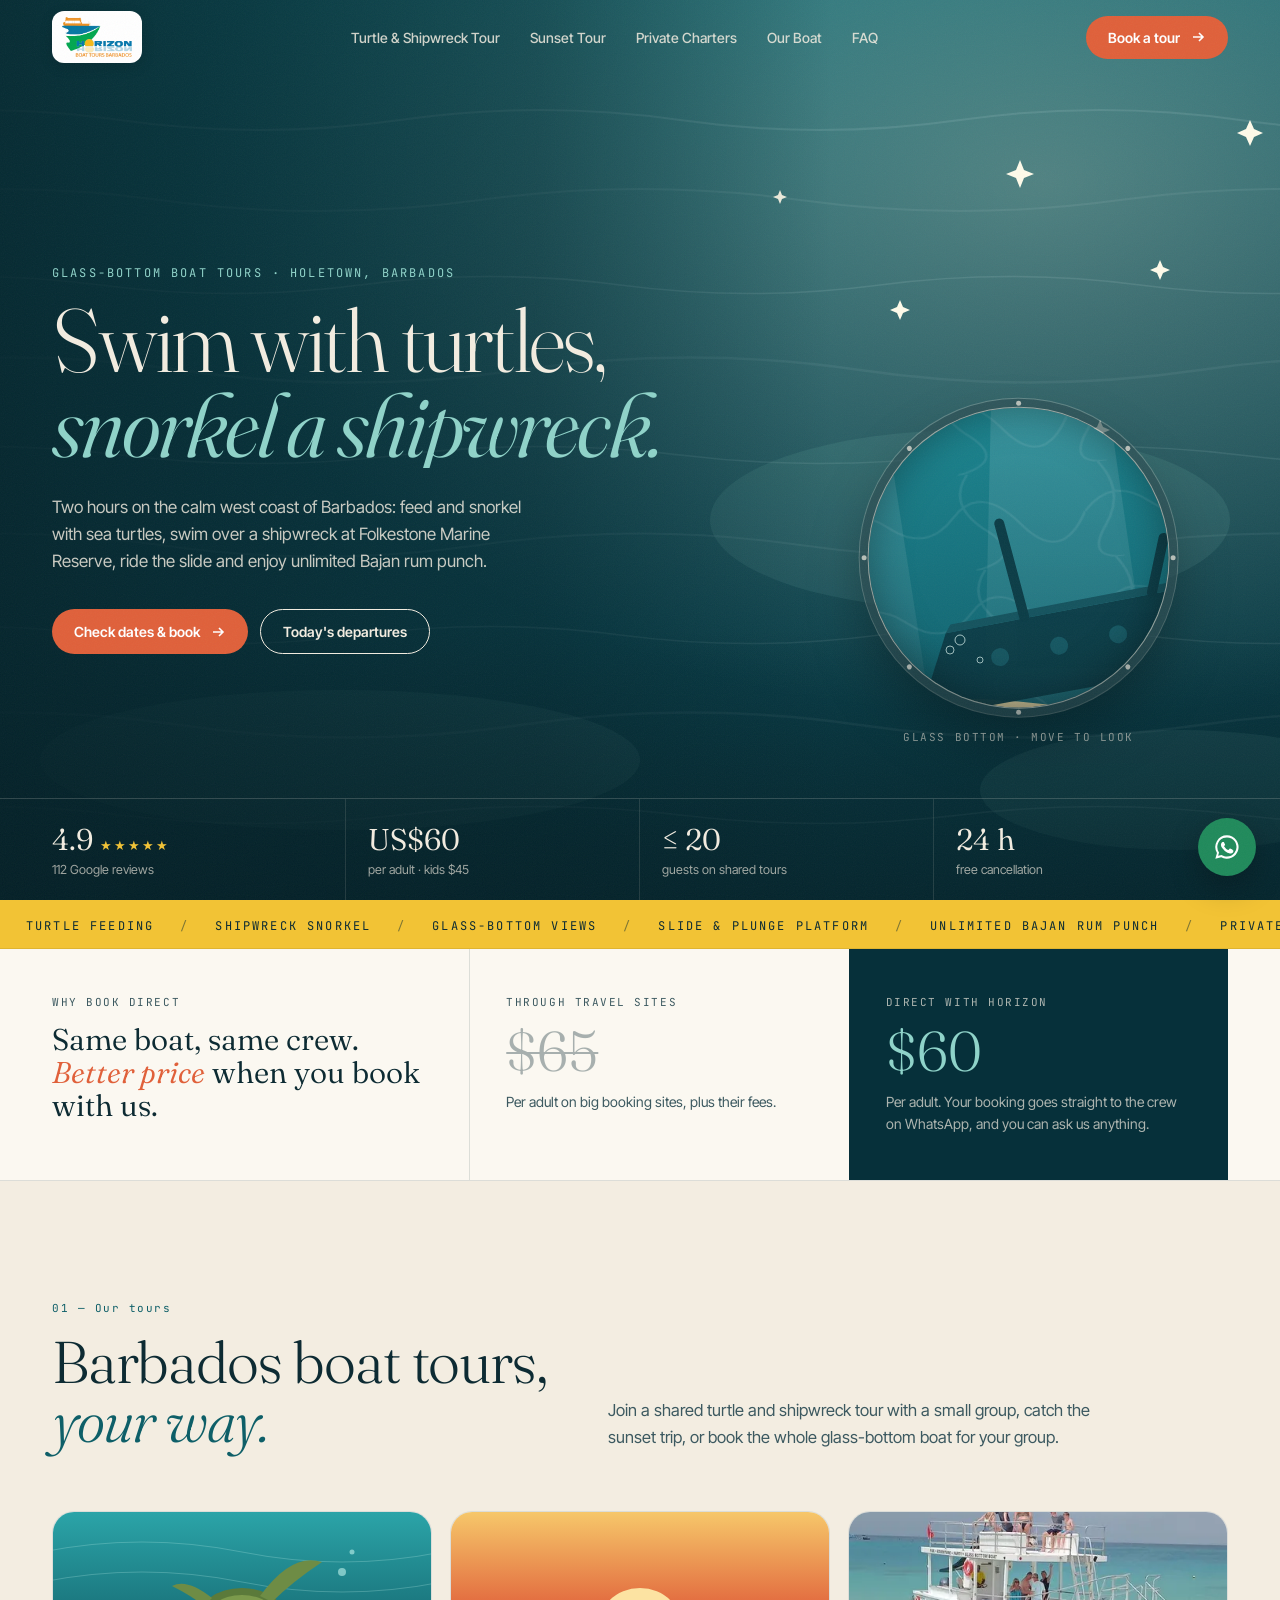
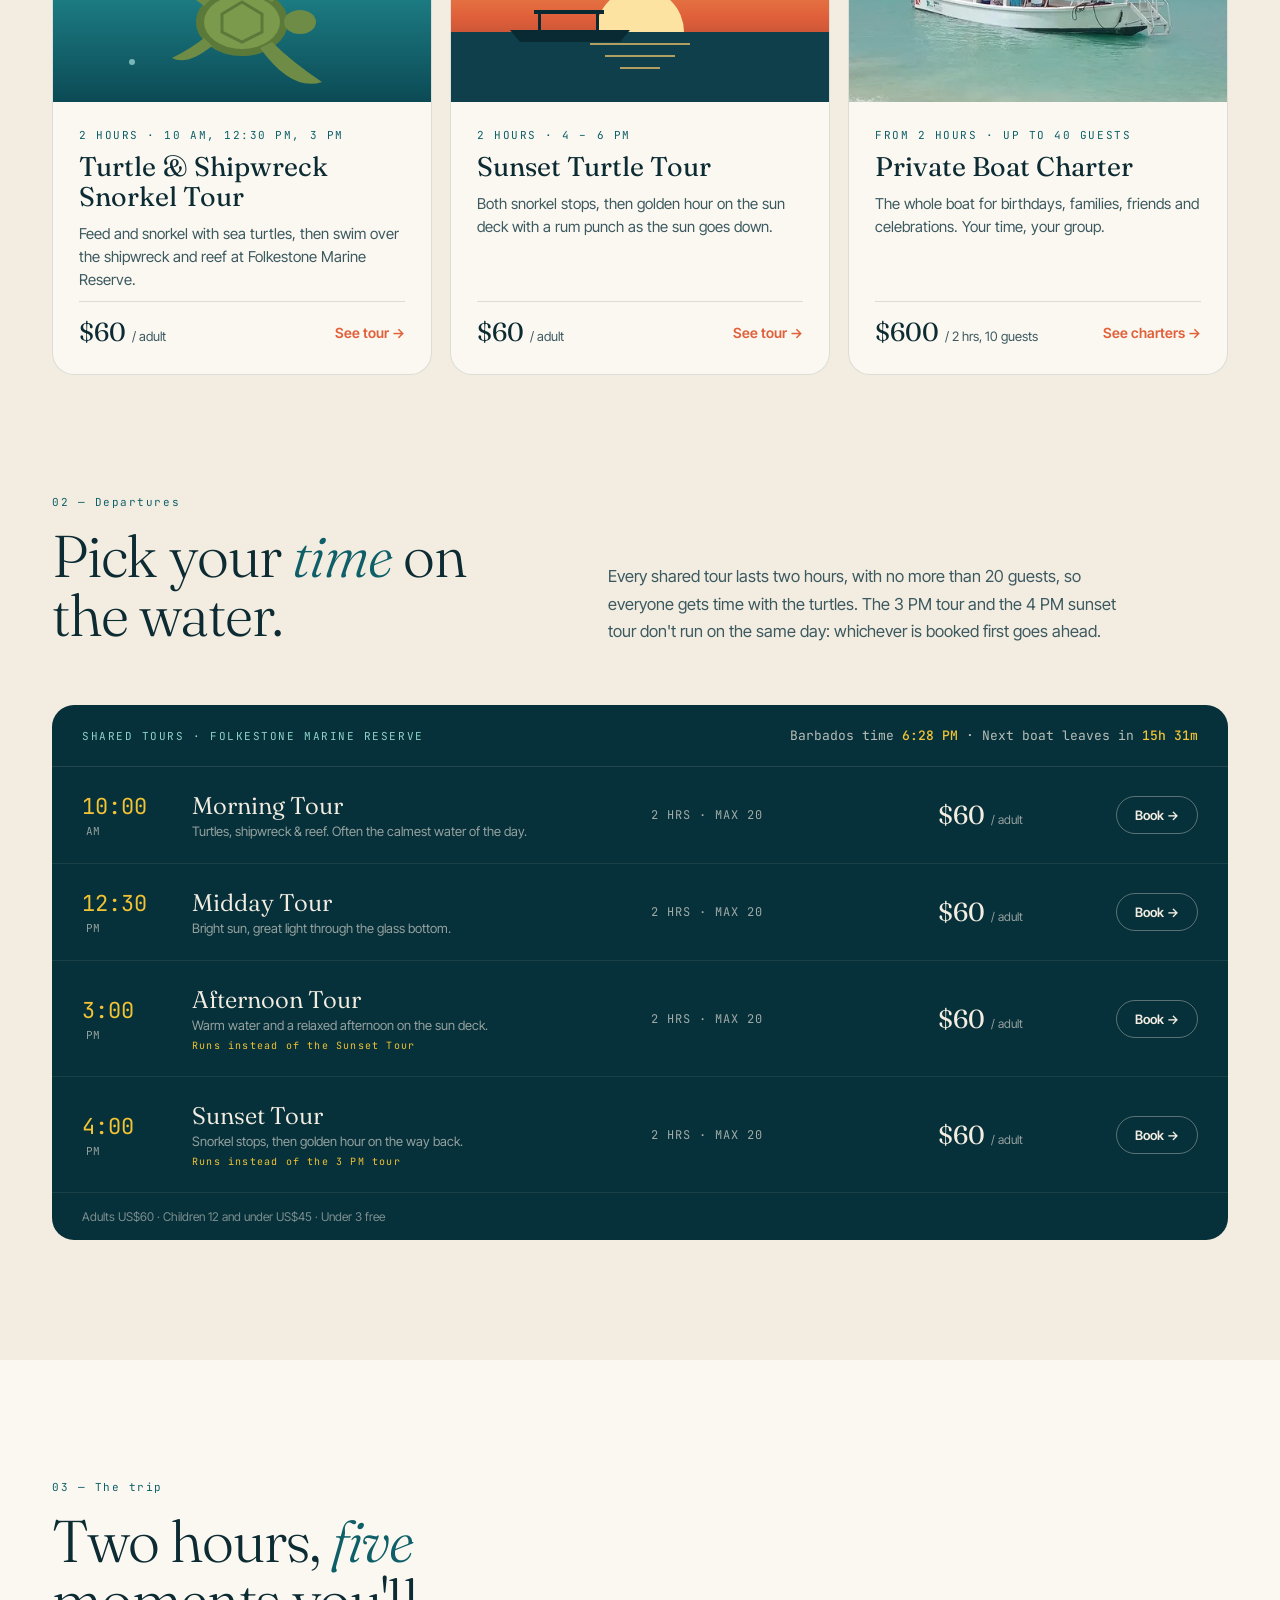
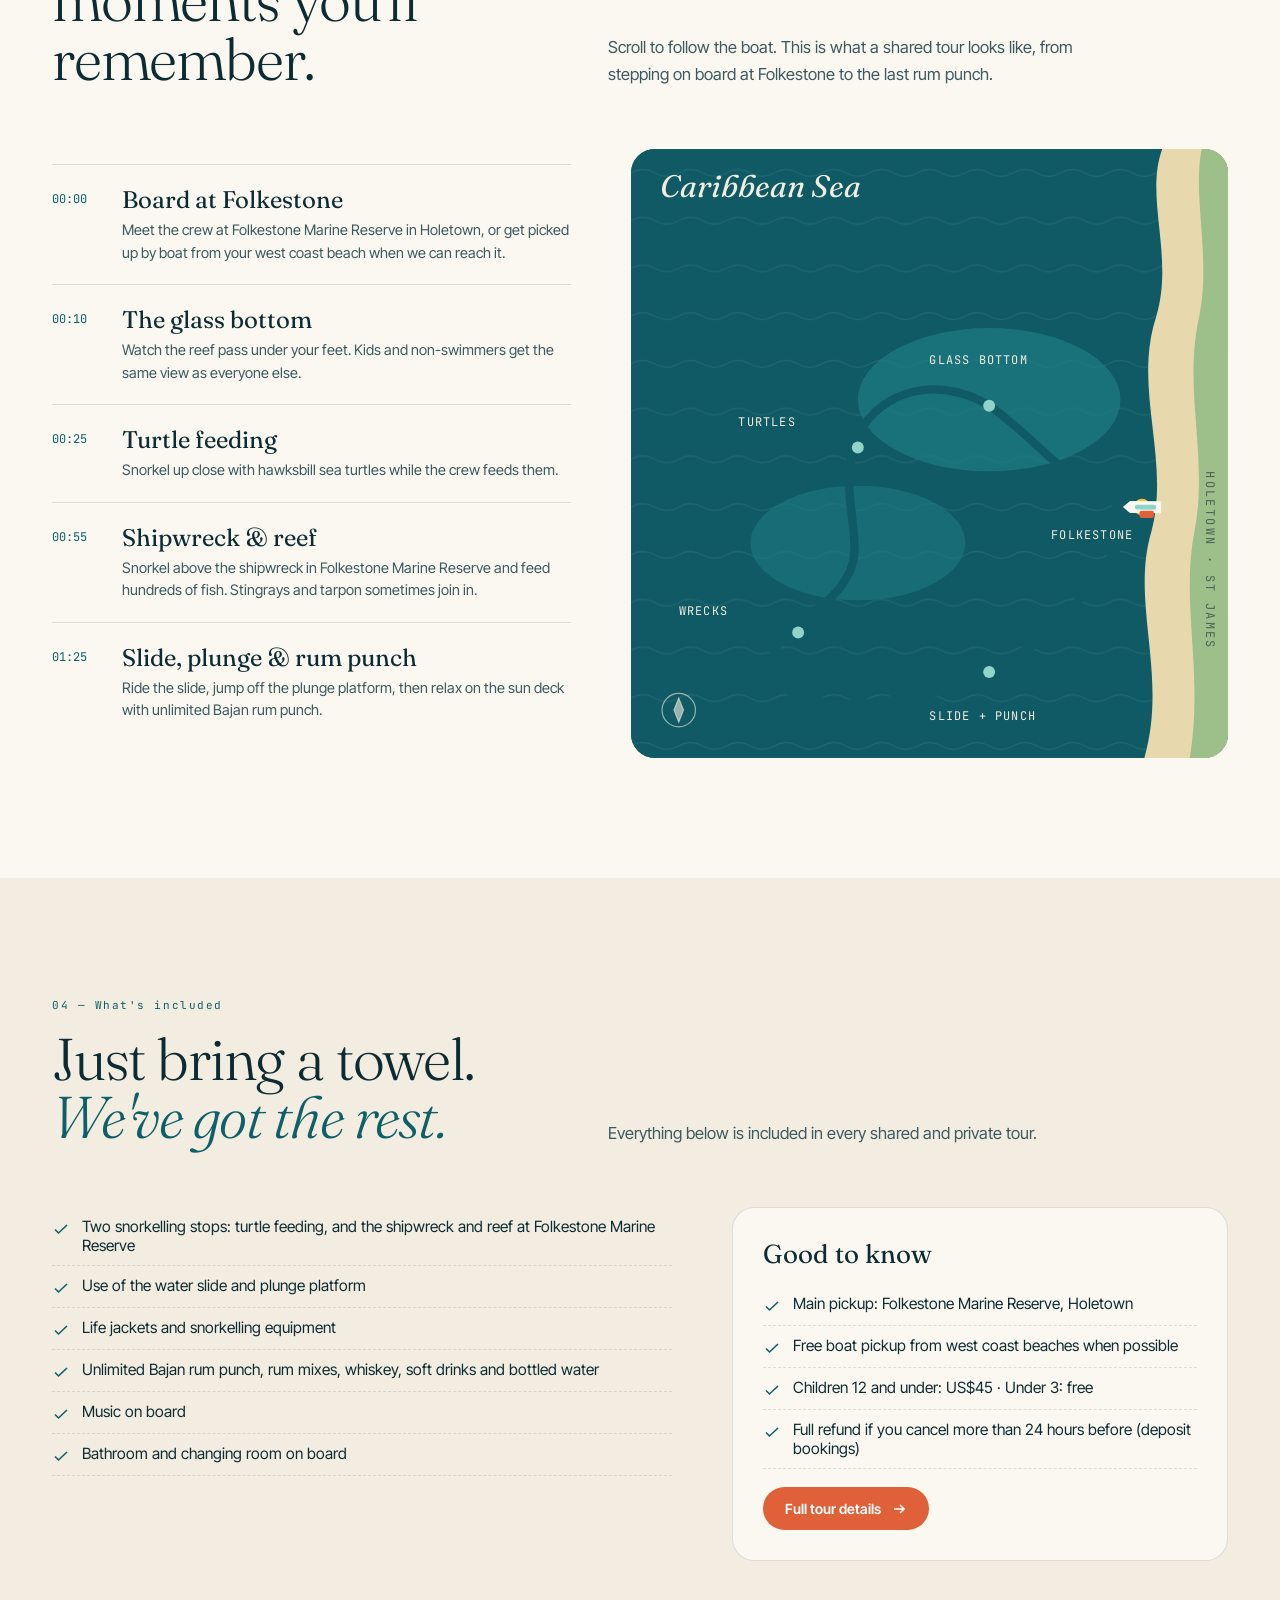
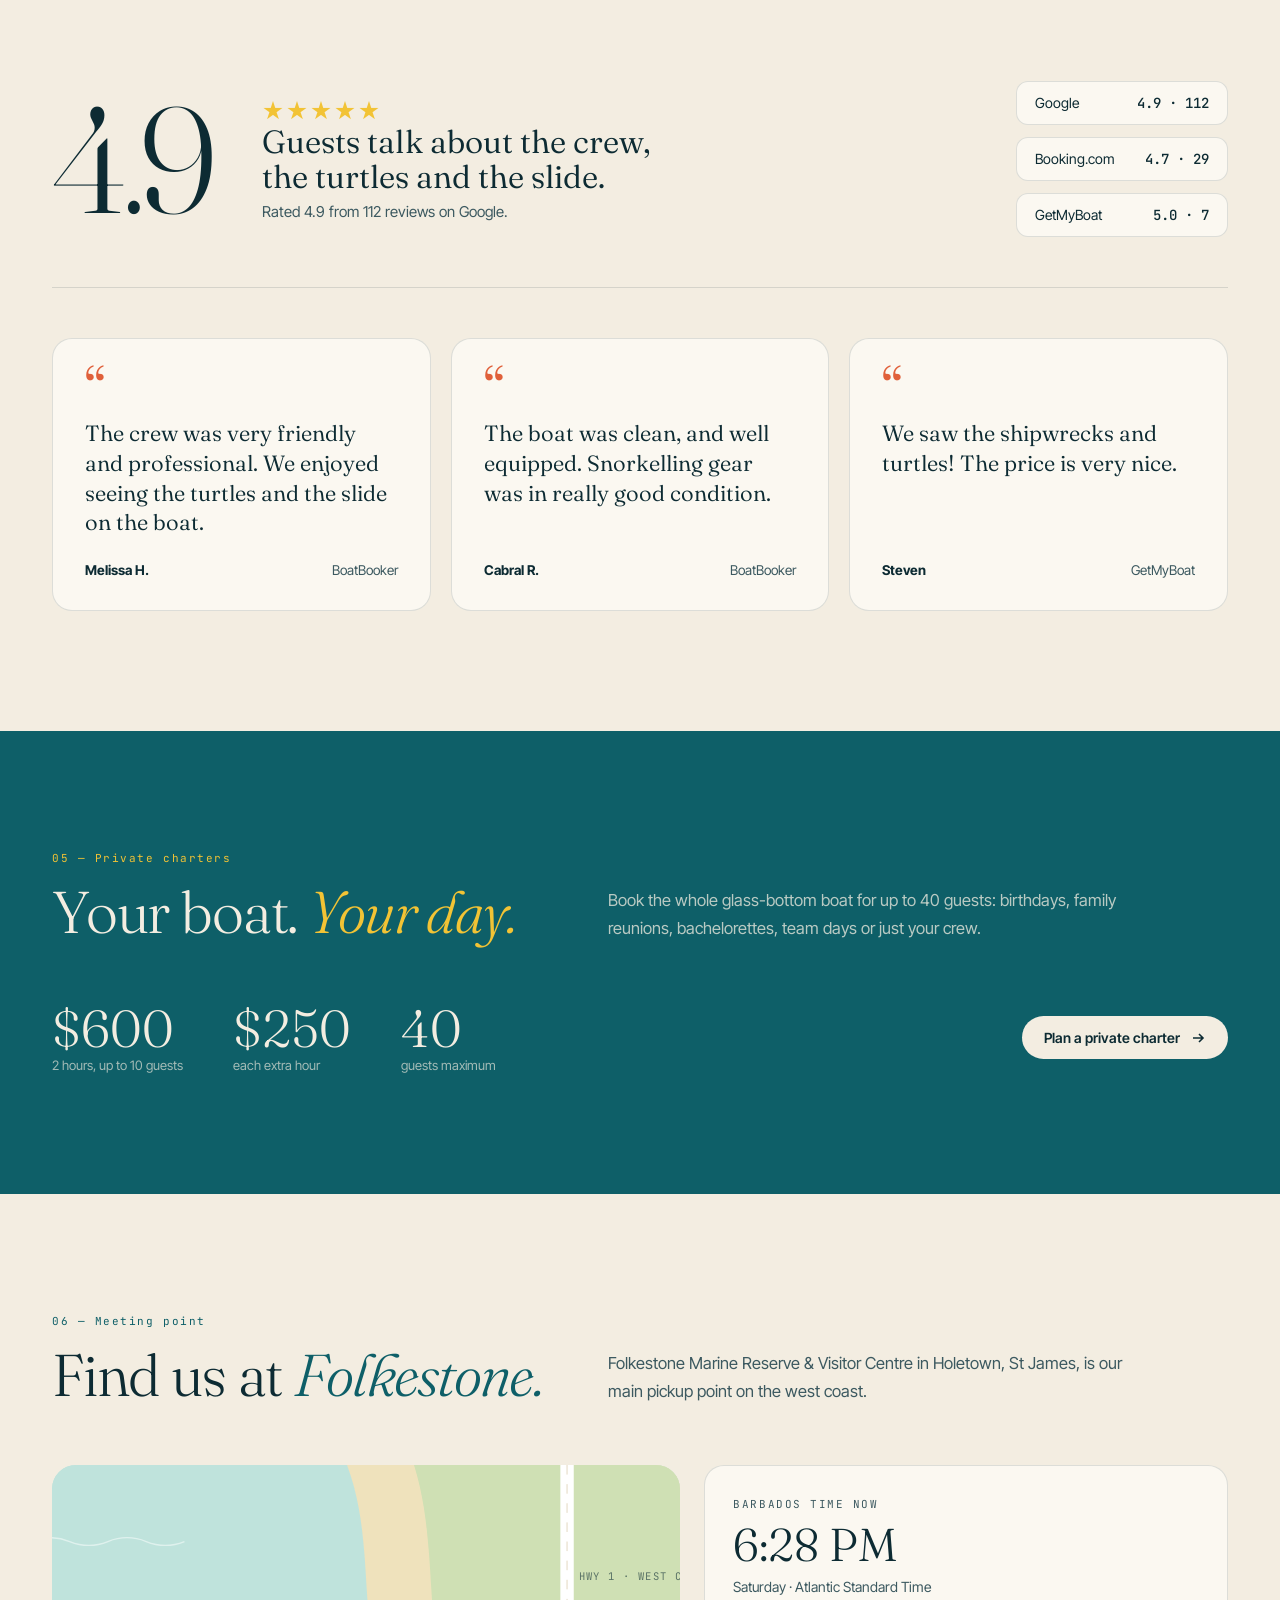
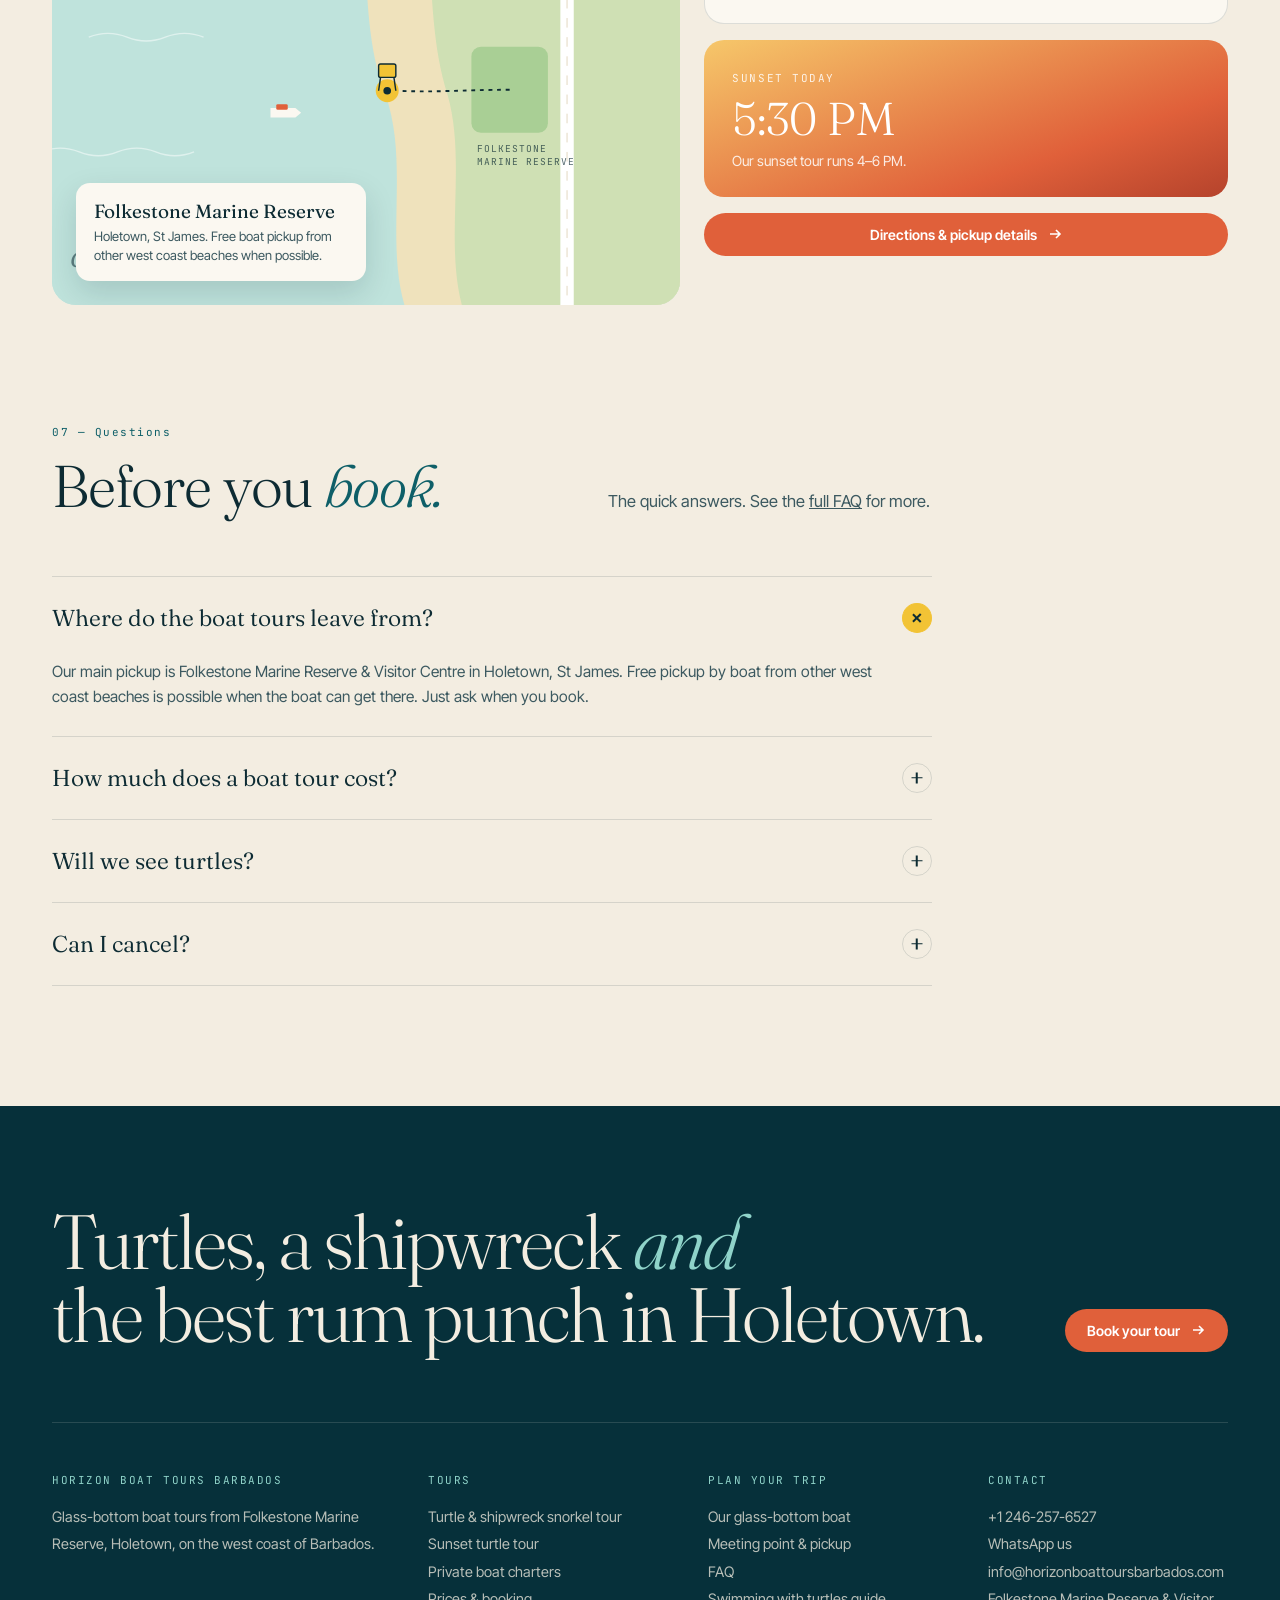
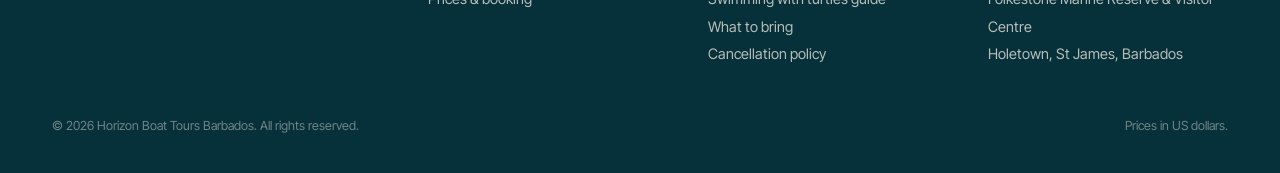
==== index.html @ 4009e737 "Add files via upload" ====
<!DOCTYPE html>
<html lang="en">
<head>
<meta charset="UTF-8">
<meta name="viewport" content="width=device-width, initial-scale=1">
<title>Barbados Boat Tours | Turtle &amp; Shipwreck Snorkeling | Horizon</title>
<meta name="description" content="Glass-bottom boat tours in Holetown, Barbados. Swim with turtles, snorkel a shipwreck at Folkestone Marine Reserve, sunset tours &amp; private charters. From $60.">
<meta name="robots" content="noindex,follow">
<link rel="canonical" href="https://www.horizonboattoursbarbados.com/">
<meta property="og:type" content="website">
<meta property="og:site_name" content="Horizon Boat Tours Barbados">
<meta property="og:title" content="Barbados Boat Tours | Turtle &amp; Shipwreck Snorkeling | Horizon">
<meta property="og:description" content="Glass-bottom boat tours in Holetown, Barbados. Swim with turtles, snorkel a shipwreck at Folkestone Marine Reserve, sunset tours &amp; private charters. From $60.">
<meta property="og:url" content="https://www.horizonboattoursbarbados.com/">
<meta property="og:image" content="https://www.horizonboattoursbarbados.com/assets/img/og-horizon-boat-tours-barbados.jpg">
<meta property="og:locale" content="en_US">
<meta name="twitter:card" content="summary_large_image">
<meta name="theme-color" content="#06303A">
<link rel="icon" href="./favicon.ico" sizes="any">
<link rel="icon" type="image/png" sizes="32x32" href="./assets/img/icon-32.png">
<link rel="apple-touch-icon" href="./assets/img/icon-180.png">
<link rel="manifest" href="./site.webmanifest">
<link rel="preconnect" href="https://fonts.googleapis.com">
<link rel="preconnect" href="https://fonts.gstatic.com" crossorigin>
<link href="https://fonts.googleapis.com/css2?family=Fraunces:ital,opsz,wght@0,9..144,300;0,9..144,350;0,9..144,400;1,9..144,300;1,9..144,350;1,9..144,400&family=Inter+Tight:wght@400;500;600&family=JetBrains+Mono:wght@400;500&display=swap" rel="stylesheet">
<link rel="stylesheet" href="./assets/css/style.css">
<script type="application/ld+json">{"@context": "https://schema.org", "@graph": [{"@type": "LocalBusiness", "@id": "https://www.horizonboattoursbarbados.com/#business", "name": "Horizon Boat Tours Barbados", "url": "https://www.horizonboattoursbarbados.com/", "logo": "https://www.horizonboattoursbarbados.com/assets/img/horizon-boat-tours-barbados-logo.png", "image": ["https://www.horizonboattoursbarbados.com/assets/img/glass-bottom-boat-holetown-barbados.jpg"], "description": "Glass-bottom boat tours in Holetown, Barbados: turtle feeding, shipwreck and reef snorkelling, sunset tours and private boat charters for up to 40 guests.", "telephone": "+12462576527", "email": "info@horizonboattoursbarbados.com", "priceRange": "$$", "address": {"@type": "PostalAddress", "streetAddress": "Folkestone Marine Reserve & Visitor Centre", "addressLocality": "Holetown", "addressRegion": "St James", "addressCountry": "BB"}, "geo": {"@type": "GeoCoordinates", "latitude": 13.1856, "longitude": -59.6406}, "areaServed": "West coast of Barbados"}, {"@type": "WebSite", "@id": "https://www.horizonboattoursbarbados.com/#website", "url": "https://www.horizonboattoursbarbados.com/", "name": "Horizon Boat Tours Barbados", "publisher": {"@id": "https://www.horizonboattoursbarbados.com/#business"}}, {"@type": "FAQPage", "mainEntity": [{"@type": "Question", "name": "Where do the boat tours leave from?", "acceptedAnswer": {"@type": "Answer", "text": "Our main pickup is Folkestone Marine Reserve & Visitor Centre in Holetown, St James. Free pickup by boat from other west coast beaches is possible when the boat can get there. Just ask when you book."}}, {"@type": "Question", "name": "How much does a boat tour cost?", "acceptedAnswer": {"@type": "Answer", "text": "Shared tours are US$60 per adult and US$45 for children aged 12 and under. Children under 3 go free. Private charters start at US$600 for 2 hours for up to 10 guests."}}, {"@type": "Question", "name": "Will we see turtles?", "acceptedAnswer": {"@type": "Answer", "text": "Turtle feeding is one of our two snorkel stops on every tour. Sea turtles are wild animals, but the crew knows exactly where they like to feed."}}, {"@type": "Question", "name": "Can I cancel?", "acceptedAnswer": {"@type": "Answer", "text": "Yes. If you paid a deposit, cancel more than 24 hours before your tour for a full refund."}}]}]}</script>
</head>
<body>
<a class="skip" href="#main">Skip to content</a>
<div class="toast" id="toast" role="status" aria-live="polite"></div>
<nav id="nav" aria-label="Main"><div class="wrap nav-in">
  <a href="./" class="logo-chip" aria-label="Horizon Boat Tours Barbados, home"><img src="./assets/img/logo-480.webp" alt="Horizon Boat Tours Barbados logo" width="480" height="274"></a>
  <div class="links"><a href="./barbados-turtle-snorkeling-tour/">Turtle & Shipwreck Tour</a><a href="./barbados-sunset-cruise/">Sunset Tour</a><a href="./private-boat-charter-barbados/">Private Charters</a><a href="./glass-bottom-boat-barbados/">Our Boat</a><a href="./faq/">FAQ</a></div>
  <a href="./book/" class="btn btn-coral">Book a tour <svg viewBox="0 0 16 16" fill="none" stroke="currentColor" stroke-width="1.6" aria-hidden="true"><path d="M3 8h10M9 4l4 4-4 4"/></svg></a>
  <button class="burger" type="button" aria-label="Open menu" aria-expanded="false" aria-controls="mmenu"><i></i><i></i><i></i></button>
</div></nav>
<div class="mmenu" id="mmenu"><a href="./">Home</a><a href="./barbados-turtle-snorkeling-tour/">Turtle & Shipwreck Tour</a><a href="./barbados-sunset-cruise/">Sunset Tour</a><a href="./private-boat-charter-barbados/">Private Charters</a><a href="./glass-bottom-boat-barbados/">Our Boat</a><a href="./faq/">FAQ</a><a href="./folkestone-marine-reserve-meeting-point/">Meeting Point</a><a href="./guides/swimming-with-turtles-barbados/">Turtle guide</a><a href="./book/" class="btn btn-coral">Book a tour <svg viewBox="0 0 16 16" fill="none" stroke="currentColor" stroke-width="1.6" aria-hidden="true"><path d="M3 8h10M9 4l4 4-4 4"/></svg></a></div>
<main id="main">
<header class="hero" id="top">
  <!-- surface -->
  <svg class="layer" viewBox="0 0 1440 900" preserveAspectRatio="xMidYMid slice" aria-hidden="true">
    <defs>
      <linearGradient id="sg" x1="0" y1="0" x2=".3" y2="1"><stop offset="0" stop-color="#11707A"/><stop offset=".55" stop-color="#0B4C58"/><stop offset="1" stop-color="#073640"/></linearGradient>
      <radialGradient id="sun" cx=".78" cy=".2" r=".6"><stop offset="0" stop-color="#FFF4D6" stop-opacity=".28"/><stop offset="1" stop-color="#FFF4D6" stop-opacity="0"/></radialGradient>
    </defs>
    <rect width="1440" height="900" fill="url(#sg)"/>
    <rect width="1440" height="900" fill="url(#sun)"/>
    <g opacity=".09" fill="#9FE0D4">
      <ellipse cx="1050" cy="520" rx="260" ry="90"/><ellipse cx="420" cy="760" rx="300" ry="70"/><ellipse cx="1260" cy="790" rx="200" ry="60"/>
    </g>
    <g fill="none" stroke="#E8FFF9" stroke-linecap="round">
      <g class="wave" stroke-opacity=".10" stroke-width="2"><path d="M-80 120 Q 60 100 200 120 T 480 120 T 760 120 T 1040 120 T 1320 120 T 1600 120"/></g>
      <g class="wave" stroke-opacity=".07" stroke-width="2"><path d="M-80 200 Q 80 178 240 200 T 560 200 T 880 200 T 1200 200 T 1520 200"/></g>
      <g class="wave" stroke-opacity=".10" stroke-width="1.6"><path d="M-80 285 Q 50 268 180 285 T 440 285 T 700 285 T 960 285 T 1220 285 T 1480 285"/></g>
      <g class="wave" stroke-opacity=".06" stroke-width="2.4"><path d="M-80 370 Q 90 345 260 370 T 600 370 T 940 370 T 1280 370 T 1620 370"/></g>
      <g class="wave" stroke-opacity=".09" stroke-width="1.6"><path d="M-80 455 Q 60 438 200 455 T 480 455 T 760 455 T 1040 455 T 1320 455 T 1600 455"/></g>
      <g class="wave" stroke-opacity=".06" stroke-width="2"><path d="M-80 545 Q 80 522 240 545 T 560 545 T 880 545 T 1200 545 T 1520 545"/></g>
      <g class="wave" stroke-opacity=".08" stroke-width="1.6"><path d="M-80 635 Q 50 618 180 635 T 440 635 T 700 635 T 960 635 T 1220 635 T 1480 635"/></g>
      <g class="wave" stroke-opacity=".06" stroke-width="2.4"><path d="M-80 725 Q 90 700 260 725 T 600 725 T 940 725 T 1280 725 T 1620 725"/></g>
      <g class="wave" stroke-opacity=".08" stroke-width="1.6"><path d="M-80 815 Q 60 798 200 815 T 480 815 T 760 815 T 1040 815 T 1320 815 T 1600 815"/></g>
    </g>
    <g fill="#FFFBEA">
      <path class="glint" style="animation-delay:0s" d="M1100 160 l4 10 l10 4 l-10 4 l-4 10 l-4 -10 l-10 -4 l10 -4z"/>
      <path class="glint" style="animation-delay:.8s" d="M1240 260 l3 7 l7 3 l-7 3 l-3 7 l-3 -7 l-7 -3 l7 -3z"/>
      <path class="glint" style="animation-delay:1.6s" d="M980 300 l3 7 l7 3 l-7 3 l-3 7 l-3 -7 l-7 -3 l7 -3z"/>
      <path class="glint" style="animation-delay:2.3s" d="M1330 120 l4 9 l9 4 l-9 4 l-4 9 l-4 -9 l-9 -4 l9 -4z"/>
      <path class="glint" style="animation-delay:1.1s" d="M860 190 l2 5 l5 2 l-5 2 l-2 5 l-2 -5 l-5 -2 l5 -2z"/>
      <path class="glint" style="animation-delay:2.9s" d="M1180 420 l3 7 l7 3 l-7 3 l-3 7 l-3 -7 l-7 -3 l7 -3z"/>
    </g>
  </svg>

  <!-- underwater, revealed by glass -->
  <svg class="layer under" id="under" viewBox="0 0 1440 900" preserveAspectRatio="xMidYMid slice" aria-hidden="true">
    <defs>
      <linearGradient id="ug" x1="0" y1="0" x2="0" y2="1"><stop offset="0" stop-color="#5CC8BE"/><stop offset=".45" stop-color="#1B8590"/><stop offset="1" stop-color="#0A4A57"/></linearGradient>
      <linearGradient id="sand" x1="0" y1="0" x2="0" y2="1"><stop offset="0" stop-color="#E4D3A2"/><stop offset="1" stop-color="#B49E68"/></linearGradient>
      <linearGradient id="rayg" x1="0" y1="0" x2="0" y2="1"><stop offset="0" stop-color="#fff" stop-opacity=".22"/><stop offset="1" stop-color="#fff" stop-opacity="0"/></linearGradient>
      <pattern id="cp" width="120" height="60" patternUnits="userSpaceOnUse" patternTransform="scale(2.2 1.6) rotate(-8)">
        <path d="M0 30 Q 15 10 30 28 T 60 26 T 90 34 T 120 30 M10 0 Q 20 20 8 40 T 14 60 M70 0 Q 58 18 74 36 T 66 60" fill="none" stroke="#fff" stroke-width="1.2" stroke-opacity=".08"/>
      </pattern>
      <linearGradient id="shell" x1="0" y1="0" x2="1" y2="1"><stop offset="0" stop-color="#9C6A32"/><stop offset="1" stop-color="#5A3A1A"/></linearGradient>
      <g id="fishS"><path d="M0 0 C 10 -7 22 -7 30 0 C 22 7 10 7 0 0 Z M30 0 L 40 -7 L 38 0 L 40 7 Z" fill="#F4D35E"/><circle cx="7" cy="-1" r="1.4" fill="#0A3640"/></g>
    </defs>
    <rect width="1440" height="900" fill="url(#ug)"/>
    <g class="caus"><rect x="-200" y="-100" width="1900" height="1100" fill="url(#cp)"/></g>
    <g fill="url(#rayg)">
      <polygon class="ray" points="820,0 900,0 1040,900 760,900"/>
      <polygon class="ray" points="1080,0 1130,0 1260,900 1060,900"/>
      <polygon class="ray" points="560,0 600,0 680,900 470,900"/>
    </g>
    <!-- sea floor -->
    <path d="M0 740 Q 200 700 420 728 T 860 715 T 1260 735 T 1440 720 V900 H0 Z" fill="url(#sand)"/>
    <g fill="none" stroke="#9C8654" stroke-opacity=".5" stroke-width="2">
      <path d="M60 790 q30 -8 60 0 t60 0"/><path d="M320 820 q30 -8 60 0 t60 0 t60 0"/><path d="M700 800 q30 -8 60 0 t60 0"/><path d="M1120 830 q30 -8 60 0 t60 0 t60 0"/>
    </g>
    <!-- shipwreck -->
    <g transform="translate(980 600) rotate(-9)" fill="#0B3C46">
      <path d="M0 120 L 40 40 L 360 30 L 420 110 Z" opacity=".95"/>
      <path d="M40 40 L 360 30 L 352 22 L 46 32 Z" fill="#14535E"/>
      <g stroke="#0B3C46" stroke-width="10" stroke-linecap="round"><line x1="120" y1="36" x2="110" y2="-60"/><line x1="250" y1="32" x2="270" y2="-20"/></g>
      <g fill="#1A6470" opacity=".7"><circle cx="90" cy="72" r="9"/><circle cx="150" cy="70" r="9"/><circle cx="210" cy="68" r="9"/><circle cx="270" cy="66" r="9"/></g>
      <path d="M300 30 l 30 -50 l 18 8 l -24 44z" fill="#0E4752"/>
    </g>
    <!-- reef -->
    <g>
      <path class="fan" d="M180 760 C 150 690 170 640 200 600 C 230 640 250 690 220 760 Z" fill="#E38A6B"/>
      <path class="fan" style="animation-delay:-2s" d="M240 765 C 230 720 250 690 270 670 C 290 690 300 725 285 765 Z" fill="#C7678C"/>
      <ellipse cx="140" cy="760" rx="60" ry="26" fill="#D9A15A"/>
      <ellipse cx="320" cy="768" rx="40" ry="18" fill="#7FBF8E"/>
      <path class="fan" style="animation-delay:-1s" d="M640 740 C 620 680 640 650 660 630 C 680 650 690 690 672 740 Z" fill="#E7B04B"/>
      <ellipse cx="690" cy="742" rx="46" ry="18" fill="#C7678C" opacity=".85"/>
      <path class="fan" style="animation-delay:-3s" d="M1340 735 C 1320 670 1340 640 1365 615 C 1390 640 1400 680 1378 735 Z" fill="#E38A6B"/>
    </g>
    <!-- far turtle -->
    <g class="turtle2" opacity=".45"><g transform="translate(0 330) scale(.55)">
      <use href="#tt"/>
    </g></g>
    <!-- turtle (hawksbill) -->
    <g class="turtle"><g transform="translate(0 420)"><g class="bob" id="tt">
      <path class="flip-f" d="M120 -30 C 150 -90 210 -110 240 -100 C 210 -70 170 -40 140 -20 Z" fill="#6E7F55"/>
      <path class="flip-b" d="M40 -18 C 20 -50 0 -60 -18 -56 C -5 -38 15 -24 34 -10 Z" fill="#6E7F55"/>
      <path class="flip-f" style="animation-delay:-.4s" d="M120 30 C 150 90 210 110 240 100 C 210 70 170 40 140 20 Z" fill="#5C6C45"/>
      <path class="flip-b" style="animation-delay:-.4s" d="M40 18 C 20 50 0 60 -18 56 C -5 38 15 24 34 10 Z" fill="#5C6C45"/>
      <path d="M180 0 C 196 -16 226 -16 236 0 C 226 16 196 16 180 0 Z" fill="#7E8E60"/>
      <circle cx="222" cy="-4" r="3" fill="#0A2A30"/>
      <ellipse cx="100" cy="0" rx="92" ry="58" fill="url(#shell)"/>
      <g fill="none" stroke="#2E1E0C" stroke-width="2.4" stroke-opacity=".7">
        <path d="M60 -20 L 100 -32 L 140 -20 L 140 20 L 100 32 L 60 20 Z"/>
        <path d="M60 -20 L 30 -36 M140 -20 L 168 -34 M60 20 L 30 36 M140 20 L 168 34 M100 -32 L 100 -56 M100 32 L 100 56 M60 -20 L 20 0 L 60 20 M140 -20 L 184 0 L 140 20"/>
      </g>
      <g fill="#E7B05E" opacity=".35"><circle cx="85" cy="-8" r="9"/><circle cx="118" cy="10" r="7"/><circle cx="45" cy="-34" r="5"/><circle cx="150" cy="30" r="5"/></g>
    </g></g></g>
    <!-- fish school -->
    <g class="school"><g transform="translate(0 250)">
      <g class="fish"><use href="#fishS" transform="translate(0 0) scale(-1 1)"/></g>
      <g class="fish" style="animation-delay:-.3s"><use href="#fishS" transform="translate(50 -24) scale(-1 1)"/></g>
      <g class="fish" style="animation-delay:-.6s"><use href="#fishS" transform="translate(62 22) scale(-1 1)"/></g>
      <g class="fish" style="animation-delay:-.2s"><use href="#fishS" transform="translate(104 -6) scale(-1 1)"/></g>
      <g class="fish" style="animation-delay:-.8s"><use href="#fishS" transform="translate(120 -40) scale(-1 1)"/></g>
      <g class="fish" style="animation-delay:-.5s"><use href="#fishS" transform="translate(150 26) scale(-1 1)"/></g>
      <g class="fish" style="animation-delay:-.1s"><use href="#fishS" transform="translate(178 -18) scale(-1 1)"/></g>
      <g class="fish" style="animation-delay:-.7s"><use href="#fishS" transform="translate(212 8) scale(-1 1)"/></g>
    </g></g>
    <!-- bubbles -->
    <g fill="none" stroke="#E8FFFA" stroke-opacity=".7">
      <circle class="bub" cx="1040" cy="640" r="5"/><circle class="bub" style="animation-delay:-2s" cx="1060" cy="660" r="3"/><circle class="bub" style="animation-delay:-4s" cx="1030" cy="650" r="4"/>
      <circle class="bub" style="animation-delay:-1s" cx="240" cy="700" r="4"/><circle class="bub" style="animation-delay:-3.5s" cx="255" cy="720" r="2.5"/>
      <circle class="bub" style="animation-delay:-5s" cx="1250" cy="700" r="4"/>
    </g>
  </svg>

  <div class="ring" id="ring"><span class="tag mono">Glass bottom · move to look</span></div>
  <div class="hero-shade"></div>

  
  <div class="wrap hero-in">
    <h1><span class="kick">Glass-bottom boat tours · Holetown, Barbados</span><span class="ln"><span>Swim with turtles,</span></span><span class="ln"><span><em>snorkel a shipwreck.</em></span></span></h1>
    <p class="lede">Two hours on the calm west coast of Barbados: feed and snorkel with sea turtles, swim over a shipwreck at Folkestone Marine Reserve, ride the slide and enjoy unlimited Bajan rum punch.</p>
    <div class="ctas"><a href="./book/" class="btn btn-coral">Check dates &amp; book <svg viewBox="0 0 16 16" fill="none" stroke="currentColor" stroke-width="1.6" aria-hidden="true"><path d="M3 8h10M9 4l4 4-4 4"/></svg></a><a href="#departures" class="btn btn-line">Today's departures</a></div>
  </div>
  <div class="hero-stats"><div class="wrap">
    <div class="hs"><b><span class="cnt" data-to="4.9" data-dec="1">4.9</span> <span class="stars">★★★★★</span></b><span>112 Google reviews</span></div>
    <div class="hs"><b>US$60</b><span>per adult · kids $45</span></div>
    <div class="hs"><b>≤ <span class="cnt" data-to="20">20</span></b><span>guests on shared tours</span></div>
    <div class="hs"><b>24 h</b><span>free cancellation</span></div>
  </div></div>
</header>
<div class="marq" aria-hidden="true"><div><span>Turtle feeding</span><span class="s">/</span><span>Shipwreck snorkel</span><span class="s">/</span><span>Glass-bottom views</span><span class="s">/</span><span>Slide &amp; plunge platform</span><span class="s">/</span><span>Unlimited Bajan rum punch</span><span class="s">/</span><span>Private charters up to 40</span><span class="s">/</span><span>Turtle feeding</span><span class="s">/</span><span>Shipwreck snorkel</span><span class="s">/</span><span>Glass-bottom views</span><span class="s">/</span><span>Slide &amp; plunge platform</span><span class="s">/</span><span>Unlimited Bajan rum punch</span><span class="s">/</span><span>Private charters up to 40</span><span class="s">/</span></div></div>

<section class="direct"><div class="wrap">
  <div class="dc rv"><span class="mono">Why book direct</span><h2 style="font-family:var(--serif);font-weight:350;font-size:30px;line-height:1.1">Same boat, same crew. <em style="color:var(--coral)">Better price</em> when you book with us.</h2></div>
  <div class="dc rv"><span class="mono">Through travel sites</span><div class="price"><s>$65</s></div><p>Per adult on big booking sites, plus their fees.</p></div>
  <div class="dc win rv"><span class="mono">Direct with Horizon</span><div class="price">$60</div><p>Per adult. Your booking goes straight to the crew on WhatsApp, and you can ask us anything.</p></div>
</div></section>

<section class="sec" id="tours"><div class="wrap">
  <div class="sh"><div class="rv"><span class="num">01 — Our tours</span><h2>Barbados boat tours, <em>your way.</em></h2></div><p class="rv">Join a shared turtle and shipwreck tour with a small group, catch the sunset trip, or book the whole glass-bottom boat for your group.</p></div>
  <div class="tour-cards">
    <a class="tc rv" href="./barbados-turtle-snorkeling-tour/"><div class="art"><svg viewBox="0 0 400 190" preserveAspectRatio="xMidYMid slice" aria-hidden="true"><defs><linearGradient id="gw" x1="0" y1="0" x2="0" y2="1"><stop offset="0" stop-color="#2BA4A8"/><stop offset="1" stop-color="#0B4A55"/></linearGradient></defs><rect width="400" height="190" fill="url(#gw)"/><g opacity=".25" stroke="#BFF3EC" fill="none"><path d="M0 40 Q 100 20 200 40 T 400 40"/><path d="M0 70 Q 100 50 200 70 T 400 70"/></g><g transform="translate(200 110)"><ellipse rx="46" ry="34" fill="#5B7A3A"/><ellipse rx="38" ry="27" fill="#7C9A4C"/><path d="M-20 -8 L0 -20 L20 -8 L20 10 L0 20 L-20 10 Z" fill="none" stroke="#5B7A3A" stroke-width="3"/><ellipse cx="58" cy="0" rx="16" ry="12" fill="#6E8C45"/><path d="M18 -26 Q 50 -70 80 -60 Q 50 -40 30 -20 Z" fill="#6E8C45"/><path d="M18 26 Q 50 70 80 60 Q 50 40 30 20 Z" fill="#6E8C45"/><path d="M-30 -24 Q -55 -44 -70 -36 Q -50 -26 -38 -16 Z" fill="#6E8C45"/><path d="M-30 24 Q -55 44 -70 36 Q -50 26 -38 16 Z" fill="#6E8C45"/></g><g fill="#BFF3EC" opacity=".6"><circle cx="300" cy="60" r="4"/><circle cx="310" cy="40" r="2.5"/><circle cx="90" cy="150" r="3"/></g></svg></div><div class="bd"><span class="mono">2 hours · 10 AM, 12:30 PM, 3 PM</span><h3>Turtle &amp; Shipwreck Snorkel Tour</h3><p>Feed and snorkel with sea turtles, then swim over the shipwreck and reef at Folkestone Marine Reserve.</p><div class="ft"><b>$60 <small>/ adult</small></b><span>See tour →</span></div></div></a>
    <a class="tc rv" href="./barbados-sunset-cruise/"><div class="art"><svg viewBox="0 0 400 190" preserveAspectRatio="xMidYMid slice" aria-hidden="true"><defs><linearGradient id="gs" x1="0" y1="0" x2="0" y2="1"><stop offset="0" stop-color="#F6C76A"/><stop offset=".55" stop-color="#E0603A"/><stop offset="1" stop-color="#7A2E2A"/></linearGradient></defs><rect width="400" height="190" fill="url(#gs)"/><circle cx="200" cy="120" r="44" fill="#FCE3A2"/><rect y="120" width="400" height="70" fill="#0E3F4A"/><g stroke="#F6C76A" stroke-width="2" opacity=".7"><line x1="150" y1="132" x2="250" y2="132"/><line x1="165" y1="144" x2="235" y2="144"/><line x1="180" y1="156" x2="220" y2="156"/></g><g fill="#0A2A33" transform="translate(70 96)"><path d="M0 22 L120 22 L110 34 L10 34 Z"/><rect x="24" y="2" width="70" height="4"/><rect x="28" y="6" width="3" height="16"/><rect x="86" y="6" width="3" height="16"/></g></svg></div><div class="bd"><span class="mono">2 hours · 4 – 6 PM</span><h3>Sunset Turtle Tour</h3><p>Both snorkel stops, then golden hour on the sun deck with a rum punch as the sun goes down.</p><div class="ft"><b>$60 <small>/ adult</small></b><span>See tour →</span></div></div></a>
    <a class="tc rv" href="./private-boat-charter-barbados/"><div class="art"><img src="./assets/img/glass-bottom-boat-holetown-barbados-480.webp" alt="Horizon's two-deck glass-bottom boat available for private charter in Barbados" width="480" height="482" loading="lazy"></div><div class="bd"><span class="mono">From 2 hours · up to 40 guests</span><h3>Private Boat Charter</h3><p>The whole boat for birthdays, families, friends and celebrations. Your time, your group.</p><div class="ft"><b>$600 <small>/ 2 hrs, 10 guests</small></b><span>See charters →</span></div></div></a>
  </div>
</div></section>

<section class="sec" id="departures" style="padding-top:0"><div class="wrap">
  <div class="sh"><div class="rv"><span class="num">02 — Departures</span><h2>Pick your <em>time</em> on the water.</h2></div><p class="rv">Every shared tour lasts two hours, with no more than 20 guests, so everyone gets time with the turtles. The 3 PM tour and the 4 PM sunset tour don't run on the same day: whichever is booked first goes ahead.</p></div>
  <div class="board rv">
    <div class="board-top"><span class="mono">Shared tours · Folkestone Marine Reserve</span><span class="clock">Barbados time <b data-bbtime>--:--</b> · Next boat leaves in <b data-nextin>--</b></span></div>
    <div id="rows"></div>
    <div class="board-foot">Adults US$60 · Children 12 and under US$45 · Under 3 free</div>
  </div>
</div></section>

<section class="sec route" id="trip"><div class="wrap">
  <div class="sh"><div class="rv"><span class="num">03 — The trip</span><h2>Two hours, <em>five</em> moments you'll remember.</h2></div><p class="rv">Scroll to follow the boat. This is what a shared tour looks like, from stepping on board at Folkestone to the last rum punch.</p></div>
  <div class="route-grid">
    <ol class="steps" id="steps">
      <li><span class="n">00:00</span><div><h3 style="font-family:var(--serif);font-weight:400;font-size:24px">Board at Folkestone</h3><p>Meet the crew at Folkestone Marine Reserve in Holetown, or get picked up by boat from your west coast beach when we can reach it.</p></div></li>
      <li><span class="n">00:10</span><div><h3 style="font-family:var(--serif);font-weight:400;font-size:24px">The glass bottom</h3><p>Watch the reef pass under your feet. Kids and non-swimmers get the same view as everyone else.</p></div></li>
      <li><span class="n">00:25</span><div><h3 style="font-family:var(--serif);font-weight:400;font-size:24px">Turtle feeding</h3><p>Snorkel up close with hawksbill sea turtles while the crew feeds them.</p></div></li>
      <li><span class="n">00:55</span><div><h3 style="font-family:var(--serif);font-weight:400;font-size:24px">Shipwreck &amp; reef</h3><p>Snorkel above the shipwreck in Folkestone Marine Reserve and feed hundreds of fish. Stingrays and tarpon sometimes join in.</p></div></li>
      <li><span class="n">01:25</span><div><h3 style="font-family:var(--serif);font-weight:400;font-size:24px">Slide, plunge &amp; rum punch</h3><p>Ride the slide, jump off the plunge platform, then relax on the sun deck with unlimited Bajan rum punch.</p></div></li>
    </ol>
    <div class="map rv">
      <svg viewBox="0 0 500 510" id="routeSvg">
        <defs>
          <pattern id="mp" width="40" height="40" patternUnits="userSpaceOnUse"><path d="M0 20 q10 -6 20 0 t20 0" fill="none" stroke="#fff" stroke-opacity=".07" stroke-width="1.2"/></pattern>
        </defs>
        <rect width="500" height="510" fill="#0F5A64"/>
        <rect width="500" height="510" fill="url(#mp)"/>
        <ellipse cx="300" cy="210" rx="110" ry="60" fill="#1E7C84" opacity=".7"/>
        <ellipse cx="190" cy="330" rx="90" ry="48" fill="#1E7C84" opacity=".55"/>
        <path d="M500 0 V510 H430 C 450 440 418 380 436 320 C 452 260 420 200 440 140 C 455 90 430 40 445 0 Z" fill="#E8D8AE"/>
        <path d="M500 0 V510 H468 C 480 440 460 380 472 320 C 484 260 462 200 476 140 C 486 90 470 40 478 0 Z" fill="#9DBF8A"/>
        <text x="482" y="270" font-family="JetBrains Mono" font-size="10" fill="#0D2B33" opacity=".6" transform="rotate(90 482 270)" letter-spacing="2">HOLETOWN · ST JAMES</text>
        <path id="rp" d="M428 300 C 380 300 350 250 300 215 C 260 190 210 200 190 240 C 170 290 200 330 180 360 C 160 395 110 400 120 440 C 135 480 260 470 330 420 C 380 385 410 330 428 300" fill="none" stroke="#F2C335" stroke-width="3" stroke-dasharray="7 8" stroke-linecap="round"/>
        <path id="rpMask" d="M428 300 C 380 300 350 250 300 215 C 260 190 210 200 190 240 C 170 290 200 330 180 360 C 160 395 110 400 120 440 C 135 480 260 470 330 420 C 380 385 410 330 428 300" fill="none" stroke="#0F5A64" stroke-width="7"/>
        <g font-family="JetBrains Mono" font-size="10" fill="#F3EDE1" letter-spacing="1">
          <g><circle cx="428" cy="300" r="7" fill="#F2C335"/><text x="352" y="327">FOLKESTONE</text></g>
          <g><circle cx="300" cy="215" r="5" fill="#8FD3C9"/><text x="250" y="180">GLASS BOTTOM</text></g>
          <g><circle cx="190" cy="250" r="5" fill="#8FD3C9"/><text x="90" y="232">TURTLES</text></g>
          <g><circle cx="140" cy="405" r="5" fill="#8FD3C9"/><text x="40" y="390">WRECKS</text></g>
          <g><circle cx="300" cy="438" r="5" fill="#8FD3C9"/><text x="250" y="478">SLIDE + PUNCH</text></g>
        </g>
        <g id="boat"><g transform="translate(-16 -9)">
          <path d="M0 4 L 26 4 L 32 9 L 26 14 L 0 14 Z" fill="#FBF8F1"/>
          <rect x="6" y="0" width="12" height="6" rx="1.5" fill="#E0603A"/>
          <rect x="4" y="7" width="18" height="4" rx="2" fill="#8FD3C9"/>
        </g></g>
        <text x="24" y="40" font-family="Fraunces" font-style="italic" font-size="26" fill="#F3EDE1">Caribbean Sea</text>
        <g transform="translate(40 470)" stroke="#F3EDE1" stroke-opacity=".6" fill="none"><circle r="14"/><path d="M0 -10 L 4 0 L 0 10 L -4 0 Z" fill="#F3EDE1" fill-opacity=".6"/></g>
      </svg></div>
  </div>
</div></section>

<section class="sec"><div class="wrap">
  <div class="sh"><div class="rv"><span class="num">04 — What's included</span><h2>Just bring a towel. <em>We've got the rest.</em></h2></div><p class="rv">Everything below is included in every shared and private tour.</p></div>
  <div class="two-col"><div class="rv"><ul class="ticks"><li><svg viewBox="0 0 18 18" fill="none" stroke="currentColor" stroke-width="1.6" aria-hidden="true"><path d="M3 9.5l3.5 3.5L15 5"/></svg><span>Two snorkelling stops: turtle feeding, and the shipwreck and reef at Folkestone Marine Reserve</span></li><li><svg viewBox="0 0 18 18" fill="none" stroke="currentColor" stroke-width="1.6" aria-hidden="true"><path d="M3 9.5l3.5 3.5L15 5"/></svg><span>Use of the water slide and plunge platform</span></li><li><svg viewBox="0 0 18 18" fill="none" stroke="currentColor" stroke-width="1.6" aria-hidden="true"><path d="M3 9.5l3.5 3.5L15 5"/></svg><span>Life jackets and snorkelling equipment</span></li><li><svg viewBox="0 0 18 18" fill="none" stroke="currentColor" stroke-width="1.6" aria-hidden="true"><path d="M3 9.5l3.5 3.5L15 5"/></svg><span>Unlimited Bajan rum punch, rum mixes, whiskey, soft drinks and bottled water</span></li><li><svg viewBox="0 0 18 18" fill="none" stroke="currentColor" stroke-width="1.6" aria-hidden="true"><path d="M3 9.5l3.5 3.5L15 5"/></svg><span>Music on board</span></li><li><svg viewBox="0 0 18 18" fill="none" stroke="currentColor" stroke-width="1.6" aria-hidden="true"><path d="M3 9.5l3.5 3.5L15 5"/></svg><span>Bathroom and changing room on board</span></li></ul></div>
  <div class="card rv"><h3>Good to know</h3><ul class="ticks"><li><svg viewBox="0 0 18 18" fill="none" stroke="currentColor" stroke-width="1.6" aria-hidden="true"><path d="M3 9.5l3.5 3.5L15 5"/></svg><span>Main pickup: Folkestone Marine Reserve, Holetown</span></li><li><svg viewBox="0 0 18 18" fill="none" stroke="currentColor" stroke-width="1.6" aria-hidden="true"><path d="M3 9.5l3.5 3.5L15 5"/></svg><span>Free boat pickup from west coast beaches when possible</span></li><li><svg viewBox="0 0 18 18" fill="none" stroke="currentColor" stroke-width="1.6" aria-hidden="true"><path d="M3 9.5l3.5 3.5L15 5"/></svg><span>Children 12 and under: US$45 · Under 3: free</span></li><li><svg viewBox="0 0 18 18" fill="none" stroke="currentColor" stroke-width="1.6" aria-hidden="true"><path d="M3 9.5l3.5 3.5L15 5"/></svg><span>Full refund if you cancel more than 24 hours before (deposit bookings)</span></li></ul><p style="margin-top:18px"><a class="btn btn-coral" href="./barbados-turtle-snorkeling-tour/">Full tour details <svg viewBox="0 0 16 16" fill="none" stroke="currentColor" stroke-width="1.6" aria-hidden="true"><path d="M3 8h10M9 4l4 4-4 4"/></svg></a></p></div></div>
</div></section>

<section class="sec" id="reviews" style="padding-top:0"><div class="wrap">
  <div class="rev-top rv">
    <div class="score">4.9</div>
    <div class="score-meta"><div class="stars">★★★★★</div><h2 style="font-family:var(--serif);font-weight:350;font-size:32px;line-height:1.1;max-width:440px">Guests talk about the crew, the turtles and the slide.</h2><p>Rated 4.9 from 112 reviews on Google.</p></div>
    <div class="plat"><div>Google <b>4.9 · 112</b></div><div>Booking.com <b>4.7 · 29</b></div><div>GetMyBoat <b>5.0 · 7</b></div></div>
  </div>
  <div class="rev-grid">
    <div class="rc rv"><blockquote>The crew was very friendly and professional. We enjoyed seeing the turtles and the slide on the boat.</blockquote><div class="who"><b>Melissa H.</b><span>BoatBooker</span></div></div>
    <div class="rc rv"><blockquote>The boat was clean, and well equipped. Snorkelling gear was in really good condition.</blockquote><div class="who"><b>Cabral R.</b><span>BoatBooker</span></div></div>
    <div class="rc rv"><blockquote>We saw the shipwrecks and turtles! The price is very nice.</blockquote><div class="who"><b>Steven</b><span>GetMyBoat</span></div></div>
  </div>
</div></section>

<section class="sec priv"><div class="wrap">
  <div class="sh"><div class="rv"><span class="num" style="color:var(--tower)">05 — Private charters</span><h2>Your boat. <em>Your day.</em></h2></div><p class="rv">Book the whole glass-bottom boat for up to 40 guests: birthdays, family reunions, bachelorettes, team days or just your crew.</p></div>
  <div class="priv-band rv"><div class="fig"><div><b>$600</b><span>2 hours, up to 10 guests</span></div><div><b>$250</b><span>each extra hour</span></div><div><b>40</b><span>guests maximum</span></div></div>
  <a href="./private-boat-charter-barbados/" class="btn" style="background:var(--sand);color:var(--ink)">Plan a private charter <svg viewBox="0 0 16 16" fill="none" stroke="currentColor" stroke-width="1.6" aria-hidden="true"><path d="M3 8h10M9 4l4 4-4 4"/></svg></a></div>
</div></section>

<section class="sec"><div class="wrap">
  <div class="sh"><div class="rv"><span class="num">06 — Meeting point</span><h2>Find us at <em>Folkestone.</em></h2></div><p class="rv">Folkestone Marine Reserve &amp; Visitor Centre in Holetown, St James, is our main pickup point on the west coast.</p></div>
  <div class="meet-grid"><div class="mapcard rv">
      <svg viewBox="0 0 700 460" preserveAspectRatio="xMidYMid slice">
        <rect width="700" height="460" fill="#BFE3DC"/>
        <g fill="none" stroke="#fff" stroke-opacity=".5" stroke-width="1.4"><path d="M0 80 q20 -8 40 0 t40 0 t40 0 t40 0"/><path d="M60 180 q20 -8 40 0 t40 0 t40 0"/><path d="M10 300 q20 -8 40 0 t40 0 t40 0 t40 0"/></g>
        <path d="M330 0 C 360 80 340 160 370 240 C 395 310 370 390 390 460 H700 V0 Z" fill="#EFE2BC"/>
        <path d="M400 0 C 425 80 410 160 435 240 C 455 310 432 390 450 460 H700 V0 Z" fill="#CFE0B4"/>
        <path d="M560 0 V460" stroke="#fff" stroke-width="14"/>
        <path d="M560 0 V460" stroke="#E2D7BE" stroke-width="1" stroke-dasharray="10 10"/>
        <text x="572" y="120" font-family="JetBrains Mono" font-size="11" fill="#0D2B33" opacity=".6" letter-spacing="1.5">HWY 1 · WEST COAST RD</text>
        <rect x="460" y="190" width="80" height="90" rx="10" fill="#A9CF95"/>
        <text x="466" y="300" font-family="JetBrains Mono" font-size="10" fill="#0D2B33" opacity=".7" letter-spacing="1">FOLKESTONE</text>
        <text x="466" y="314" font-family="JetBrains Mono" font-size="10" fill="#0D2B33" opacity=".7" letter-spacing="1">MARINE RESERVE</text>
        <path d="M500 235 C 450 235 420 238 384 236" stroke="#0D2B33" stroke-width="2" stroke-dasharray="4 5" fill="none"/>
        <circle class="pulse" cx="372" cy="236" r="12" fill="#F2C335"/>
        <g transform="translate(372 236)">
          <rect x="-9" y="-28" width="18" height="14" rx="2" fill="#F2C335" stroke="#0D2B33" stroke-width="1.5"/>
          <path d="M-7 -14 L -9 0 M7 -14 L 9 0" stroke="#0D2B33" stroke-width="1.5"/>
          <circle r="4" fill="#0D2B33"/>
        </g>
        <g transform="translate(250 250)"><path d="M0 4 L 26 4 L 32 9 L 26 14 L 0 14 Z" fill="#FBF8F1"/><rect x="6" y="0" width="12" height="6" rx="1.5" fill="#E0603A"/></g>
        <text x="40" y="420" font-family="Fraunces" font-style="italic" font-size="22" fill="#0D2B33" opacity=".55">Caribbean Sea</text>
      </svg><div class="lbl"><b>Folkestone Marine Reserve</b><span>Holetown, St James. Free boat pickup from other west coast beaches when possible.</span></div></div>
  <div class="info"><div class="ic rv"><span class="mono">Barbados time now</span><div class="big" data-bbtime>--:--</div><p><span data-bbday></span> · Atlantic Standard Time</p></div>
  <div class="ic sunset rv"><span class="mono">Sunset today</span><div class="big" data-sunset>--:--</div><p>Our sunset tour runs 4–6 PM.</p></div>
  <a class="btn btn-coral rv" href="./folkestone-marine-reserve-meeting-point/" style="justify-content:center">Directions &amp; pickup details <svg viewBox="0 0 16 16" fill="none" stroke="currentColor" stroke-width="1.6" aria-hidden="true"><path d="M3 8h10M9 4l4 4-4 4"/></svg></a></div></div>
</div></section>

<section class="sec" style="padding-top:0"><div class="wrap">
  <div class="sh"><div class="rv"><span class="num">07 — Questions</span><h2>Before you <em>book.</em></h2></div><p class="rv">The quick answers. See the <a href="./faq/" style="text-decoration:underline">full FAQ</a> for more.</p></div>
  <div class="faq"><div class="qa"><button type="button">Where do the boat tours leave from?<i aria-hidden="true"></i></button><div class="a"><div><p>Our main pickup is Folkestone Marine Reserve &amp; Visitor Centre in Holetown, St James. Free pickup by boat from other west coast beaches is possible when the boat can get there. Just ask when you book.</p></div></div></div><div class="qa"><button type="button">How much does a boat tour cost?<i aria-hidden="true"></i></button><div class="a"><div><p>Shared tours are US$60 per adult and US$45 for children aged 12 and under. Children under 3 go free. Private charters start at US$600 for 2 hours for up to 10 guests.</p></div></div></div><div class="qa"><button type="button">Will we see turtles?<i aria-hidden="true"></i></button><div class="a"><div><p>Turtle feeding is one of our two snorkel stops on every tour. Sea turtles are wild animals, but the crew knows exactly where they like to feed.</p></div></div></div><div class="qa"><button type="button">Can I cancel?<i aria-hidden="true"></i></button><div class="a"><div><p>Yes. If you paid a deposit, cancel more than 24 hours before your tour for a full refund.</p></div></div></div></div>
</div></section>

</main>
<footer><div class="wrap">
  <div class="f-cta"><h2>Turtles, a shipwreck <em>and</em><br>the best rum punch in Holetown.</h2>
    <a href="./book/" class="btn btn-coral">Book your tour <svg viewBox="0 0 16 16" fill="none" stroke="currentColor" stroke-width="1.6" aria-hidden="true"><path d="M3 8h10M9 4l4 4-4 4"/></svg></a></div>
  <div class="f-grid">
    <div><h5>Horizon Boat Tours Barbados</h5><p>Glass-bottom boat tours from Folkestone Marine Reserve, Holetown, on the west coast of Barbados.</p></div>
    <div><h5>Tours</h5><a href="./barbados-turtle-snorkeling-tour/">Turtle &amp; shipwreck snorkel tour</a><a href="./barbados-sunset-cruise/">Sunset turtle tour</a><a href="./private-boat-charter-barbados/">Private boat charters</a><a href="./book/">Prices &amp; booking</a></div>
    <div><h5>Plan your trip</h5><a href="./glass-bottom-boat-barbados/">Our glass-bottom boat</a><a href="./folkestone-marine-reserve-meeting-point/">Meeting point &amp; pickup</a><a href="./faq/">FAQ</a><a href="./guides/swimming-with-turtles-barbados/">Swimming with turtles guide</a><a href="./guides/what-to-bring-on-a-boat-tour-in-barbados/">What to bring</a><a href="./cancellation-policy/">Cancellation policy</a></div>
    <div><h5>Contact</h5><a href="tel:+12462576527">+1 246-257-6527</a><a href="#" data-wa>WhatsApp us</a><a href="mailto:info@horizonboattoursbarbados.com">info@horizonboattoursbarbados.com</a><p>Folkestone Marine Reserve &amp; Visitor Centre<br>Holetown, St James, Barbados</p></div>
  </div>
  <div class="f-bot"><span>© 2026 Horizon Boat Tours Barbados. All rights reserved.</span><span>Prices in US dollars.</span></div>
</div></footer>
<a class="fab" href="#" data-wa aria-label="Chat with us on WhatsApp"><svg viewBox="0 0 24 24" fill="currentColor" aria-hidden="true"><path d="M12 2a10 10 0 0 0-8.6 15.1L2 22l5-1.3A10 10 0 1 0 12 2zm0 18.2c-1.5 0-3-.4-4.3-1.2l-.3-.2-3 .8.8-2.9-.2-.3A8.2 8.2 0 1 1 12 20.2zm4.5-6.1c-.2-.1-1.5-.7-1.7-.8-.2-.1-.4-.1-.6.1l-.8 1c-.1.2-.3.2-.5.1a6.7 6.7 0 0 1-3.3-2.9c-.3-.4.2-.4.7-1.3.1-.2 0-.3 0-.4l-.8-1.8c-.2-.5-.4-.4-.6-.4h-.5a1 1 0 0 0-.7.3 3 3 0 0 0-.9 2.2 5.2 5.2 0 0 0 1.1 2.7 11.8 11.8 0 0 0 4.5 4c1.7.7 2.3.8 3.2.6.5-.1 1.5-.6 1.7-1.2.2-.6.2-1.1.2-1.2-.1-.1-.3-.2-.5-.3z"/></svg></a>
<div class="mbar">
  <a href="./book/" class="p"><svg viewBox="0 0 20 20" fill="none" stroke="currentColor" stroke-width="1.6" aria-hidden="true"><rect x="3" y="4" width="14" height="13" rx="2"/><path d="M3 8h14M7 2v4M13 2v4"/></svg>Book</a>
  <a href="#" data-wa><svg viewBox="0 0 24 24" fill="currentColor" aria-hidden="true"><path d="M12 2a10 10 0 0 0-8.6 15.1L2 22l5-1.3A10 10 0 1 0 12 2zm0 18.2c-1.5 0-3-.4-4.3-1.2l-.3-.2-3 .8.8-2.9-.2-.3A8.2 8.2 0 1 1 12 20.2zm4.5-6.1c-.2-.1-1.5-.7-1.7-.8-.2-.1-.4-.1-.6.1l-.8 1c-.1.2-.3.2-.5.1a6.7 6.7 0 0 1-3.3-2.9c-.3-.4.2-.4.7-1.3.1-.2 0-.3 0-.4l-.8-1.8c-.2-.5-.4-.4-.6-.4h-.5a1 1 0 0 0-.7.3 3 3 0 0 0-.9 2.2 5.2 5.2 0 0 0 1.1 2.7 11.8 11.8 0 0 0 4.5 4c1.7.7 2.3.8 3.2.6.5-.1 1.5-.6 1.7-1.2.2-.6.2-1.1.2-1.2-.1-.1-.3-.2-.5-.3z"/></svg>WhatsApp</a>
  <a href="tel:+12462576527"><svg viewBox="0 0 20 20" fill="none" stroke="currentColor" stroke-width="1.6" aria-hidden="true"><path d="M5 2h3l1.5 4-2 1.5a10 10 0 0 0 5 5l1.5-2 4 1.5v3a2 2 0 0 1-2 2A15 15 0 0 1 3 4a2 2 0 0 1 2-2z"/></svg>Call</a>
</div>
<script src="./assets/js/main.js" defer></script>
</body>
</html>
---- assets/css/style.css ----
:root{
  --sand:#F3EDE1; --paper:#FBF8F1; --ink:#0D2B33; --ink2:#3C5960; --deep:#06303A; --sea:#0E5F68;
  --glass:#8FD3C9; --coral:#E0603A; --tower:#F2C335; --line:rgba(13,43,51,.13);
  --serif:'Fraunces',Georgia,serif; --sans:'Inter Tight',system-ui,sans-serif; --mono:'JetBrains Mono',ui-monospace,monospace;
}
*{box-sizing:border-box;margin:0;padding:0}
html{scroll-behavior:smooth}
body{font-family:var(--sans);color:var(--ink);background:var(--sand);-webkit-font-smoothing:antialiased;overflow-x:hidden}
body::after{content:"";position:fixed;inset:0;pointer-events:none;z-index:300;opacity:.05;
  background-image:url("data:image/svg+xml,%3Csvg xmlns='http://www.w3.org/2000/svg' width='160' height='160'%3E%3Cfilter id='n'%3E%3CfeTurbulence type='fractalNoise' baseFrequency='.9' numOctaves='2' stitchTiles='stitch'/%3E%3C/filter%3E%3Crect width='100%25' height='100%25' filter='url(%23n)'/%3E%3C/svg%3E")}
a{color:inherit;text-decoration:none}
button{font:inherit;cursor:pointer;border:0;background:none;color:inherit}
.mono{font-family:var(--mono);font-size:11px;letter-spacing:.14em;text-transform:uppercase}
.wrap{max-width:1240px;margin:0 auto;padding:0 32px}
em{font-style:italic}

/* nav */
nav{position:fixed;top:0;left:0;right:0;z-index:100;transition:background .35s,box-shadow .35s,color .35s;color:var(--sand)}
nav.solid{background:rgba(251,248,241,.94);backdrop-filter:blur(10px);color:var(--ink);box-shadow:0 1px 0 var(--line)}
.nav-in{display:flex;align-items:center;justify-content:space-between;height:74px}
.brand{display:flex;flex-direction:column;line-height:1}
.brand b{font-family:var(--serif);font-style:italic;font-weight:400;font-size:28px;letter-spacing:-.01em}
.brand small{font-family:var(--mono);font-size:9px;letter-spacing:.2em;opacity:.7;margin-top:5px}
.links{display:flex;gap:30px;font-size:14px;font-weight:500}
.links a{position:relative;opacity:.85}
.links a::after{content:"";position:absolute;left:0;right:0;bottom:-5px;height:1px;background:currentColor;transform:scaleX(0);transform-origin:left;transition:transform .3s}
.links a:hover::after{transform:scaleX(1)}
.btn{display:inline-flex;align-items:center;gap:10px;padding:13px 22px;border-radius:999px;font-weight:600;font-size:14px;transition:transform .25s,background .25s,color .25s}
.btn:hover{transform:translateY(-2px)}
.btn-coral{background:var(--coral);color:#fff}
.btn-line{border:1px solid currentColor}
.btn svg{width:16px;height:16px}

/* hero */
.hero{position:relative;height:100svh;min-height:680px;max-height:1000px;overflow:hidden;background:var(--deep);color:var(--sand);touch-action:pan-y}
.layer{position:absolute;inset:0;width:100%;height:100%}
.under{clip-path:circle(var(--r,150px) at var(--lx,70%) var(--ly,55%))}
.ring{position:absolute;left:0;top:0;width:calc(var(--r,150px)*2);height:calc(var(--r,150px)*2);margin:calc(var(--r,150px)*-1) 0 0 calc(var(--r,150px)*-1);
  border-radius:50%;pointer-events:none;transform:translate(var(--lx,70%),var(--ly,55%));
  box-shadow:0 0 0 1px rgba(243,237,225,.55),0 0 0 9px rgba(6,48,58,.55),0 0 0 10px rgba(243,237,225,.25),inset 0 0 40px rgba(0,0,0,.35),0 30px 60px rgba(0,0,0,.35)}
.ring i{position:absolute;width:5px;height:5px;border-radius:50%;background:rgba(243,237,225,.7);left:50%;top:50%}
.ring .tag{position:absolute;top:calc(100% + 22px);left:50%;transform:translateX(-50%);white-space:nowrap;color:rgba(243,237,225,.75)}
.hero-shade{position:absolute;inset:0;pointer-events:none;background:linear-gradient(90deg,rgba(4,30,37,.82) 0%,rgba(4,30,37,.45) 42%,rgba(4,30,37,0) 65%),linear-gradient(0deg,rgba(4,30,37,.7),rgba(4,30,37,0) 30%)}
.hero-in{position:relative;z-index:3;height:100%;display:flex;flex-direction:column;justify-content:center;pointer-events:none}
.hero-in *{pointer-events:auto}
.eyebrow{display:flex;align-items:center;gap:12px;color:var(--glass)}
.eyebrow::before{content:"";width:34px;height:1px;background:currentColor}
.hero h1{font-family:var(--serif);font-weight:300;font-size:clamp(46px,7vw,104px);line-height:.95;letter-spacing:-.025em;margin:22px 0 26px;max-width:720px}
.hero h1 em{color:var(--glass);font-weight:350}
.hero h1 .ln{display:block;overflow:hidden}
.hero h1 .ln span{display:block;transform:translateY(105%);transition:transform 1.1s cubic-bezier(.2,.7,.1,1)}
.ready .hero h1 .ln span{transform:none}
.hero h1 .ln:nth-child(2) span{transition-delay:.12s}
.hero p.lede{max-width:470px;font-size:17px;line-height:1.6;color:rgba(243,237,225,.82)}
.hero .ctas{display:flex;gap:12px;margin-top:34px;flex-wrap:wrap}
.hero-stats{position:absolute;left:0;right:0;bottom:0;z-index:3;border-top:1px solid rgba(243,237,225,.18)}
.hero-stats .wrap{display:grid;grid-template-columns:repeat(4,1fr)}
.hs{padding:22px 0;border-right:1px solid rgba(243,237,225,.12);padding-left:22px}
.hs:first-child{padding-left:0}.hs:last-child{border:0}
.hs b{font-family:var(--serif);font-weight:350;font-size:30px;display:block}
.hs>span{font-size:12.5px;color:rgba(243,237,225,.65)}
.stars{color:var(--tower);letter-spacing:2px;font-size:13px}

/* svg animations */
.wave{animation:wv 9s ease-in-out infinite alternate}
.wave:nth-child(2n){animation-duration:12s;animation-direction:alternate-reverse}
@keyframes wv{from{transform:translateX(-40px)}to{transform:translateX(40px)}}
.glint{animation:tw 3.2s ease-in-out infinite;transform-box:fill-box;transform-origin:center}
@keyframes tw{0%,100%{opacity:0;transform:scale(.4)}50%{opacity:.9;transform:scale(1)}}
.ray{transform-box:view-box;animation:sway 8s ease-in-out infinite alternate}
.ray:nth-child(2){animation-duration:11s}.ray:nth-child(3){animation-duration:13s}
@keyframes sway{from{transform:skewX(-4deg)}to{transform:skewX(5deg)}}
.caus{animation:cs 14s linear infinite}
@keyframes cs{from{transform:translate(0,0)}to{transform:translate(-120px,-60px)}}
.turtle{animation:swim 34s linear infinite}
.turtle .bob{animation:bob 4s ease-in-out infinite}
.flip-f{transform-box:fill-box;transform-origin:15% 20%;animation:flap 2.6s ease-in-out infinite}
.flip-b{transform-box:fill-box;transform-origin:20% 20%;animation:flap 2.6s ease-in-out infinite reverse}
@keyframes swim{from{transform:translate(-260px,0)}to{transform:translate(1700px,-60px)}}
@keyframes bob{0%,100%{transform:translateY(0) rotate(-2deg)}50%{transform:translateY(-14px) rotate(2deg)}}
@keyframes flap{0%,100%{transform:rotate(-14deg)}50%{transform:rotate(18deg)}}
.turtle2{animation:swim2 52s linear infinite;animation-delay:-20s}
@keyframes swim2{from{transform:translate(1600px,0) scale(-1,1)}to{transform:translate(-300px,40px) scale(-1,1)}}
.school{animation:school 22s linear infinite}
@keyframes school{from{transform:translateX(1600px)}to{transform:translateX(-400px)}}
.fish{animation:fw 1.2s ease-in-out infinite alternate}
@keyframes fw{to{transform:translateY(5px)}}
.bub{animation:bub 7s linear infinite}
@keyframes bub{0%{transform:translateY(0);opacity:0}10%{opacity:.7}100%{transform:translateY(-620px);opacity:0}}
.fan{transform-box:fill-box;transform-origin:50% 100%;animation:fan 5s ease-in-out infinite alternate}
@keyframes fan{from{transform:rotate(-3deg)}to{transform:rotate(3deg)}}

/* marquee */
.marq{background:var(--tower);color:var(--ink);overflow:hidden;white-space:nowrap;padding:14px 0;border-bottom:1px solid rgba(0,0,0,.08)}
.marq div{display:inline-block;animation:mq 38s linear infinite}
.marq span{font-family:var(--mono);font-size:12px;letter-spacing:.18em;text-transform:uppercase;margin:0 26px}
.marq span.s{opacity:.5;margin:0}
@keyframes mq{to{transform:translateX(-50%)}}

/* sections */
section{position:relative}
.sec{padding:120px 0}
.sh{display:grid;grid-template-columns:1fr 1.25fr;gap:60px;align-items:end;margin-bottom:60px}
.sh h2{font-family:var(--serif);font-weight:300;font-size:clamp(38px,4.6vw,64px);line-height:1;letter-spacing:-.02em}
.sh h2 em{color:var(--sea)}
.sh p{color:var(--ink2);font-size:16.5px;line-height:1.65;max-width:520px}
.num{font-family:var(--mono);font-size:11px;letter-spacing:.14em;color:var(--sea);display:block;margin-bottom:18px}
.rv{opacity:0;transform:translateY(28px);transition:opacity .9s ease,transform .9s cubic-bezier(.2,.7,.2,1)}
.rv.in{opacity:1;transform:none}

/* direct */
.direct{background:var(--paper);border-bottom:1px solid var(--line)}
.direct .wrap{display:grid;grid-template-columns:1.1fr 1fr 1fr;align-items:stretch}
.dc{padding:46px 36px;border-left:1px solid var(--line)}
.dc:first-child{border:0;padding-left:0}
.dc h3{font-family:var(--serif);font-weight:350;font-size:30px;line-height:1.1}
.dc h3 em{color:var(--coral)}
.dc .mono{color:var(--ink2);display:block;margin-bottom:14px}
.dc .price{font-family:var(--serif);font-size:56px;font-weight:300;line-height:1}
.dc .price s{opacity:.35;text-decoration-thickness:2px}
.dc p{font-size:14px;color:var(--ink2);margin-top:12px;line-height:1.55}
.dc.win{background:var(--deep);color:var(--sand)}
.dc.win .mono,.dc.win p{color:rgba(243,237,225,.7)}
.dc.win .price{color:var(--glass)}

/* departures board */
.board{background:var(--deep);color:var(--sand);border-radius:22px;overflow:hidden}
.board-top{display:flex;justify-content:space-between;align-items:center;padding:22px 30px;border-bottom:1px solid rgba(243,237,225,.12);gap:20px;flex-wrap:wrap}
.board-top .mono{color:var(--glass)}
.clock{font-family:var(--mono);font-size:13px;color:rgba(243,237,225,.75)}
.clock b{color:var(--tower);font-weight:500}
.row{display:grid;grid-template-columns:110px 1.6fr 1fr 110px 150px;align-items:center;padding:24px 30px;border-bottom:1px solid rgba(243,237,225,.08);transition:background .3s}
.row:hover{background:rgba(143,211,201,.06)}
.row .t{font-family:var(--mono);font-size:22px;color:var(--tower)}
.row h4{font-family:var(--serif);font-weight:350;font-size:24px}
.row small{display:block;font-size:13px;color:rgba(243,237,225,.6);margin-top:3px}
.row .du{font-family:var(--mono);font-size:12px;color:rgba(243,237,225,.65);letter-spacing:.08em}
.row .pr{font-family:var(--serif);font-size:26px}
.row .pr small{font-family:var(--sans);display:inline;font-size:12px}
.row .bk{justify-self:end;padding:10px 18px;border-radius:999px;border:1px solid rgba(243,237,225,.35);font-size:13px;font-weight:600;transition:.25s}
.row .bk:hover{background:var(--coral);border-color:var(--coral)}
.row.next{background:rgba(242,195,53,.07)}
.pill{display:inline-block;font-family:var(--mono);font-size:10px;letter-spacing:.12em;padding:4px 8px;border-radius:4px;background:var(--tower);color:var(--ink);margin-left:10px;vertical-align:middle}
.board-foot{padding:16px 30px;font-size:12px;color:rgba(243,237,225,.5)}
.quote-grid{display:grid;grid-template-columns:1.2fr 1fr 1fr 1fr;gap:16px;margin-top:16px}
.qc{background:var(--paper);border:1px solid var(--line);border-radius:18px;padding:26px;display:flex;flex-direction:column;gap:10px;transition:transform .3s,box-shadow .3s}
.qc:hover{transform:translateY(-4px);box-shadow:0 18px 40px rgba(13,43,51,.08)}
.qc.big{background:var(--sea);color:var(--sand);border:0}
.qc h4{font-family:var(--serif);font-weight:400;font-size:23px;line-height:1.1}
.qc p{font-size:13.5px;color:var(--ink2);line-height:1.5;flex:1}
.qc.big p{color:rgba(243,237,225,.75)}
.qc .from{font-family:var(--serif);font-size:30px}
.qc a.q{font-size:13px;font-weight:600;display:inline-flex;gap:8px;align-items:center;border-bottom:1px solid currentColor;align-self:flex-start;padding-bottom:2px}

/* route */
.route{background:var(--paper)}
.route-grid{display:grid;grid-template-columns:1fr 1.15fr;gap:60px;align-items:center}
.steps{list-style:none;counter-reset:s}
.steps li{display:grid;grid-template-columns:54px 1fr;gap:16px;padding:20px 0;border-top:1px solid var(--line);opacity:.38;transition:opacity .5s}
.steps li.on{opacity:1}
.steps li .n{font-family:var(--mono);font-size:12px;color:var(--sea);padding-top:6px}
.steps li h4{font-family:var(--serif);font-weight:400;font-size:24px}
.steps li p{font-size:14.5px;color:var(--ink2);margin-top:5px;line-height:1.55}
.map{position:relative;border-radius:24px;overflow:hidden;background:#0F5A64;aspect-ratio:1/1.02}
.map svg{width:100%;height:100%;display:block}

/* included */
.inc-grid{display:grid;grid-template-columns:1fr 1fr 1fr;gap:0;border-top:1px solid var(--line)}
.inc{padding:36px 30px 36px 0;border-right:1px solid var(--line)}
.inc+.inc{padding-left:30px}
.inc:last-child{border:0}
.inc h3{font-family:var(--serif);font-weight:350;font-size:28px;margin-bottom:20px}
.inc ul{list-style:none}
.inc li{display:flex;gap:12px;align-items:flex-start;font-size:15px;padding:9px 0;border-bottom:1px dashed var(--line)}
.inc li svg{flex:none;width:18px;height:18px;margin-top:1px;color:var(--sea)}
.inc .note{font-size:13px;color:var(--ink2);margin-top:16px;line-height:1.5}

/* booking */
.book{background:var(--deep);color:var(--sand)}
.book .sh h2 em{color:var(--glass)}
.book .sh p{color:rgba(243,237,225,.7)}
.bk-grid{display:grid;grid-template-columns:1.35fr 1fr;gap:24px}
.panel{background:rgba(243,237,225,.05);border:1px solid rgba(243,237,225,.12);border-radius:22px;padding:34px}
.seg{display:inline-flex;background:rgba(0,0,0,.25);border-radius:999px;padding:5px;margin-bottom:30px}
.seg button{padding:11px 22px;border-radius:999px;font-size:14px;font-weight:600;color:rgba(243,237,225,.7);transition:.3s}
.seg button.on{background:var(--sand);color:var(--ink)}
.fld{margin-bottom:24px}
.fld label.l{display:block;margin-bottom:10px;color:rgba(243,237,225,.6)}
.chips{display:flex;flex-wrap:wrap;gap:8px}
.chip{padding:11px 16px;border-radius:12px;border:1px solid rgba(243,237,225,.18);font-size:14px;transition:.25s;text-align:left}
.chip small{display:block;font-family:var(--mono);font-size:10.5px;opacity:.6;margin-top:3px;letter-spacing:.06em}
.chip.on{background:var(--glass);border-color:var(--glass);color:var(--ink)}
.two{display:grid;grid-template-columns:1fr 1fr;gap:16px}
input[type=date],select,input[type=text]{width:100%;background:rgba(0,0,0,.22);border:1px solid rgba(243,237,225,.18);border-radius:12px;padding:13px 14px;color:var(--sand);font:inherit;font-size:14.5px;color-scheme:dark}
select option{color:#000}
.step{display:flex;align-items:center;justify-content:space-between;background:rgba(0,0,0,.22);border:1px solid rgba(243,237,225,.18);border-radius:12px;padding:6px}
.step button{width:38px;height:38px;border-radius:9px;background:rgba(243,237,225,.08);font-size:18px}
.step button:hover{background:rgba(243,237,225,.18)}
.step b{font-family:var(--mono);font-size:16px;font-weight:500}
.step-l{font-size:12.5px;color:rgba(243,237,225,.55);margin:6px 2px 0}
input[type=range]{width:100%;accent-color:var(--tower)}
.chk{display:flex;gap:12px;align-items:center;padding:12px 0;border-bottom:1px dashed rgba(243,237,225,.14);font-size:14.5px;cursor:pointer}
.chk input{width:18px;height:18px;accent-color:var(--glass)}
.chk span.r{margin-left:auto;font-family:var(--mono);font-size:11px;color:rgba(243,237,225,.5)}
.sum{background:var(--sand);color:var(--ink);border-radius:22px;padding:34px;display:flex;flex-direction:column;position:sticky;top:96px;align-self:start}
.sum .mono{color:var(--ink2)}
.sum h3{font-family:var(--serif);font-weight:350;font-size:30px;margin:10px 0 22px;line-height:1.1}
.sum dl{display:grid;grid-template-columns:auto 1fr;gap:10px 16px;font-size:14.5px;padding:18px 0;border-top:1px solid var(--line);border-bottom:1px solid var(--line)}
.sum dt{color:var(--ink2)}
.sum dd{text-align:right;font-weight:500}
.total{display:flex;justify-content:space-between;align-items:baseline;margin:22px 0 6px}
.total b{font-family:var(--serif);font-size:54px;font-weight:300;line-height:1}
.sum .fine{font-size:12.5px;color:var(--ink2);line-height:1.5;margin-bottom:22px}
.wa{display:flex;justify-content:center;align-items:center;gap:10px;background:#1F8A5B;color:#fff;border-radius:14px;padding:17px;font-weight:600;font-size:15px;transition:.25s}
.wa:hover{background:#17744B;transform:translateY(-2px)}
.wa svg{width:20px;height:20px}
.safe{display:flex;gap:10px;align-items:center;font-size:12.5px;color:var(--ink2);margin-top:14px;justify-content:center}

/* reviews */
.rev-top{display:grid;grid-template-columns:auto 1fr auto;gap:50px;align-items:center;padding-bottom:50px;border-bottom:1px solid var(--line);margin-bottom:50px}
.score{font-family:var(--serif);font-weight:300;font-size:150px;line-height:.8;letter-spacing:-.04em}
.score-meta .stars{font-size:22px}
.score-meta p{font-size:15px;color:var(--ink2);margin-top:8px}
.score-meta h3{font-family:var(--serif);font-weight:350;font-size:32px;line-height:1.1;max-width:440px}
.plat{display:flex;flex-direction:column;gap:12px}
.plat div{display:flex;justify-content:space-between;gap:30px;font-size:14px;padding:12px 18px;border:1px solid var(--line);border-radius:12px;background:var(--paper)}
.plat b{font-family:var(--mono);font-weight:500}
.rev-grid{display:grid;grid-template-columns:repeat(3,1fr);gap:20px}
.rc{background:var(--paper);border:1px solid var(--line);border-radius:20px;padding:32px;display:flex;flex-direction:column;justify-content:space-between;min-height:250px}
.rc blockquote{font-family:var(--serif);font-weight:350;font-size:22px;line-height:1.35}
.rc blockquote::before{content:"“";display:block;font-size:60px;line-height:.6;color:var(--coral);margin-bottom:12px}
.rc .who{display:flex;justify-content:space-between;align-items:center;margin-top:24px;font-size:13.5px}
.rc .who span{color:var(--ink2)}
.rev-note{font-size:12.5px;color:var(--ink2);margin-top:22px}

/* private */
.priv{background:var(--sea);color:var(--sand);overflow:hidden}
.priv .sh h2 em{color:var(--tower)}
.priv .sh p{color:rgba(243,237,225,.75)}
.occ{display:grid;grid-template-columns:repeat(3,1fr);border-top:1px solid rgba(243,237,225,.2)}
.oc{padding:34px 30px 34px 0;border-bottom:1px solid rgba(243,237,225,.2);display:flex;gap:20px;align-items:flex-start;transition:padding .35s}
.oc:hover{padding-left:12px}
.oc:not(:nth-child(3n)){border-right:1px solid rgba(243,237,225,.2)}
.oc:not(:nth-child(3n+1)){padding-left:30px}
.oc:not(:nth-child(3n+1)):hover{padding-left:42px}
.oc .ix{font-family:var(--mono);font-size:11px;color:var(--tower);padding-top:8px}
.oc h4{font-family:var(--serif);font-weight:350;font-size:26px}
.oc p{font-size:14px;color:rgba(243,237,225,.72);margin-top:6px;line-height:1.5}
.priv-band{display:flex;justify-content:space-between;align-items:center;gap:30px;margin-top:50px;flex-wrap:wrap}
.priv-band .fig{display:flex;gap:50px}
.priv-band .fig b{font-family:var(--serif);font-weight:300;font-size:52px;display:block;line-height:1}
.priv-band .fig span{font-size:13px;color:rgba(243,237,225,.65)}

/* meeting */
.meet-grid{display:grid;grid-template-columns:1.2fr 1fr;gap:24px}
.mapcard{border-radius:24px;overflow:hidden;background:#BFE3DC;position:relative;min-height:440px}
.mapcard svg{width:100%;height:100%;display:block;position:absolute;inset:0}
.pulse{transform-box:fill-box;transform-origin:center;animation:pl 2.2s ease-out infinite}
@keyframes pl{0%{transform:scale(.6);opacity:.8}100%{transform:scale(2.6);opacity:0}}
.mapcard .lbl{position:absolute;left:24px;bottom:24px;background:var(--paper);border-radius:14px;padding:16px 18px;max-width:290px;box-shadow:0 12px 30px rgba(13,43,51,.15)}
.mapcard .lbl b{font-family:var(--serif);font-weight:400;font-size:19px;display:block;margin-bottom:4px}
.mapcard .lbl span{font-size:13px;color:var(--ink2);line-height:1.45;display:block}
.info{display:flex;flex-direction:column;gap:16px}
.ic{background:var(--paper);border:1px solid var(--line);border-radius:20px;padding:26px 28px}
.ic .mono{color:var(--ink2)}
.ic .big{font-family:var(--serif);font-weight:300;font-size:46px;line-height:1;margin-top:10px}
.ic p{font-size:14px;color:var(--ink2);margin-top:8px;line-height:1.5}
.ic.sunset{background:linear-gradient(160deg,#F6C76A,#E0603A 70%,#B5432C);color:#fff;border:0}
.ic.sunset .mono,.ic.sunset p{color:rgba(255,255,255,.85)}

/* faq */
.faq{max-width:880px}
.qa{border-top:1px solid var(--line)}
.qa:last-child{border-bottom:1px solid var(--line)}
.qa button{width:100%;display:flex;justify-content:space-between;align-items:center;padding:26px 0;text-align:left;font-family:var(--serif);font-weight:350;font-size:23px}
.qa button i{width:30px;height:30px;border-radius:50%;border:1px solid var(--line);position:relative;flex:none;transition:transform .35s,background .3s}
.qa button i::before,.qa button i::after{content:"";position:absolute;left:50%;top:50%;width:11px;height:1.5px;background:var(--ink);transform:translate(-50%,-50%)}
.qa button i::after{transform:translate(-50%,-50%) rotate(90deg)}
.qa.open button i{transform:rotate(45deg);background:var(--tower);border-color:var(--tower)}
.qa .a{display:grid;grid-template-rows:0fr;transition:grid-template-rows .4s ease}
.qa.open .a{grid-template-rows:1fr}
.qa .a>div{overflow:hidden}
.qa .a p{padding:0 60px 26px 0;color:var(--ink2);font-size:15.5px;line-height:1.65}

/* footer */
footer{background:var(--deep);color:var(--sand);padding:100px 0 40px}
.f-cta{display:flex;justify-content:space-between;align-items:end;gap:40px;padding-bottom:70px;border-bottom:1px solid rgba(243,237,225,.14);flex-wrap:wrap}
.f-cta h2{font-family:var(--serif);font-weight:300;font-size:clamp(44px,6vw,86px);line-height:.95;letter-spacing:-.025em}
.f-cta h2 em{color:var(--glass)}
.f-grid{display:grid;grid-template-columns:1.4fr 1fr 1fr 1fr;gap:40px;padding:50px 0}
.f-grid h5{font-family:var(--mono);font-weight:400;font-size:11px;letter-spacing:.14em;text-transform:uppercase;color:var(--glass);margin-bottom:16px}
.f-grid a,.f-grid p{display:block;font-size:14.5px;color:rgba(243,237,225,.75);line-height:1.9}
.f-grid a:hover{color:var(--sand)}
.f-bot{display:flex;justify-content:space-between;font-size:12.5px;color:rgba(243,237,225,.45);gap:20px;flex-wrap:wrap}

/* floating */
.fab{position:fixed;right:24px;bottom:24px;z-index:90;width:58px;height:58px;border-radius:50%;background:#1F8A5B;display:grid;place-items:center;box-shadow:0 12px 30px rgba(0,0,0,.25);transition:transform .25s}
.fab:hover{transform:scale(1.07)}
.fab svg{width:28px;height:28px;color:#fff}
.mbar{display:none}
.toast{position:fixed;left:50%;top:22px;transform:translate(-50%,-160px);z-index:350;background:var(--ink);color:var(--sand);padding:13px 20px;border-radius:12px;font-size:14px;transition:transform .45s cubic-bezier(.2,.8,.2,1);box-shadow:0 14px 30px rgba(0,0,0,.25)}
.toast.show{transform:translate(-50%,0)}

@media (max-width:980px){
  .links{display:none}
  .sh,.route-grid,.bk-grid,.meet-grid{grid-template-columns:1fr;gap:28px}
  .direct .wrap{grid-template-columns:1fr}
  .dc{border-left:0;border-top:1px solid var(--line);padding:34px 0}
  .dc.win{padding:34px 26px;border-radius:18px;margin-bottom:30px}
  .quote-grid{grid-template-columns:1fr 1fr}
  .inc-grid{grid-template-columns:1fr}
  .inc,.inc+.inc{padding:30px 0;border-right:0;border-bottom:1px solid var(--line)}
  .rev-top{grid-template-columns:1fr;gap:26px}
  .rev-grid{grid-template-columns:1fr}
  .occ{grid-template-columns:1fr}
  .oc,.oc:not(:nth-child(3n+1)){padding:26px 0;border-right:0!important}
  .oc:hover,.oc:not(:nth-child(3n+1)):hover{padding-left:0}
  .f-grid{grid-template-columns:1fr 1fr}
  .sum{position:static}
}
@media (max-width:680px){
  .wrap{padding:0 20px}
  .sec{padding:84px 0}
  .nav-in .btn{display:none}
  .hero{min-height:720px}
  .hero-in{justify-content:flex-start;padding-top:120px}
  .hero-shade{background:linear-gradient(180deg,rgba(4,30,37,.85) 0%,rgba(4,30,37,.55) 45%,rgba(4,30,37,.1) 70%,rgba(4,30,37,.75) 100%)}
  .hero p.lede{font-size:15.5px}
  .hero-stats .wrap{grid-template-columns:1fr 1fr}
  .hs{padding:14px 0 14px 14px;border-bottom:1px solid rgba(243,237,225,.12)}
  .hs:nth-child(odd){padding-left:0}
  .hs:nth-child(2){border-right:0}
  .hs b{font-size:22px}
  .ring .tag{display:none}
  .row{grid-template-columns:70px 1fr auto;gap:6px 14px;padding:20px}
  .row .t{font-size:17px}
  .row .du{display:none}
  .row .pr{grid-column:3;grid-row:1;font-size:22px;text-align:right}
  .row .bk{grid-column:2/4;justify-self:start;margin-top:8px}
  .row h4{font-size:20px}
  .board-top{padding:18px 20px}
  .quote-grid{grid-template-columns:1fr}
  .panel,.sum{padding:24px}
  .two{grid-template-columns:1fr}
  .score{font-size:110px}
  .priv-band .fig{gap:28px}
  .priv-band .fig b{font-size:40px}
  .f-grid{grid-template-columns:1fr}
  .qa button{font-size:19px}
  .qa .a p{padding-right:10px}
  .fab{display:none}
    .mbar{display:grid;grid-template-columns:1fr 1fr 1fr;position:fixed;left:0;right:0;bottom:0;z-index:95;background:var(--paper);border-top:1px solid var(--line)}
  .mbar a{padding:14px 0 16px;text-align:center;font-size:12px;font-weight:600;display:flex;flex-direction:column;align-items:center;gap:4px}
  .mbar a svg{width:20px;height:20px}
  .mbar a.p{background:var(--coral);color:#fff}
  footer{padding-bottom:110px}
  .mapcard{min-height:380px}
}

/* ================= multi-page additions ================= */
:root{--blue:#0779A8;--orange:#EE8A1F}
.skip{position:absolute;left:-999px;top:8px;z-index:500;background:var(--ink);color:#fff;padding:10px 14px;border-radius:8px}
.skip:focus{left:8px}
.logo-chip{display:flex;align-items:center;background:#fff;border-radius:12px;padding:6px 10px;box-shadow:0 4px 14px rgba(0,0,0,.12)}
.logo-chip img{height:40px;width:auto;display:block}
nav .links a[aria-current="page"]{opacity:1}
nav .links a[aria-current="page"]::after{transform:scaleX(1)}
.burger{display:none;width:44px;height:44px;border-radius:12px;position:relative}
.burger i{position:absolute;left:12px;right:12px;height:2px;background:currentColor;transition:.3s}
.burger i:nth-child(1){top:15px}.burger i:nth-child(2){top:21px}.burger i:nth-child(3){top:27px}
.menu-open .burger i:nth-child(1){transform:translateY(6px) rotate(45deg)}
.menu-open .burger i:nth-child(2){opacity:0}
.menu-open .burger i:nth-child(3){transform:translateY(-6px) rotate(-45deg)}
.mmenu{position:fixed;inset:0;z-index:99;background:var(--deep);color:var(--sand);padding:100px 24px 40px;display:flex;flex-direction:column;gap:4px;transform:translateY(-100%);transition:transform .45s cubic-bezier(.7,0,.2,1);overflow:auto}
.menu-open .mmenu{transform:none}
.mmenu a{font-family:var(--serif);font-size:30px;font-weight:300;padding:10px 0;border-bottom:1px solid rgba(243,237,225,.12)}
.mmenu .btn{margin-top:24px;align-self:flex-start;font-family:var(--sans);font-size:15px;border:0}
.menu-open nav{color:var(--sand)!important;background:transparent!important;box-shadow:none!important}
.hero h1 .kick{display:block;font-family:var(--mono);font-size:12px;letter-spacing:.18em;text-transform:uppercase;font-weight:400;color:var(--glass);margin-bottom:18px}

/* inner page hero */
.phero{position:relative;background:var(--deep);color:var(--sand);padding:150px 0 80px;overflow:hidden}
.phero svg.bgw{position:absolute;inset:auto 0 0 0;width:100%;height:160px;opacity:.5}
.phero .wrap{position:relative;z-index:2}
.crumbs{display:flex;flex-wrap:wrap;gap:8px;font-size:13px;color:rgba(243,237,225,.65);margin-bottom:26px;list-style:none}
.crumbs li+li::before{content:"/";margin-right:8px;opacity:.5}
.crumbs a:hover{color:var(--sand)}
.phero h1{font-family:var(--serif);font-weight:300;font-size:clamp(40px,5.6vw,80px);line-height:1;letter-spacing:-.02em;max-width:900px}
.phero h1 em{color:var(--glass)}
.phero .lede{max-width:640px;font-size:18px;line-height:1.65;color:rgba(243,237,225,.82);margin-top:22px}
.phero .ctas{display:flex;gap:12px;margin-top:30px;flex-wrap:wrap}
.phero-grid{display:grid;grid-template-columns:1.3fr 1fr;gap:50px;align-items:end}
.phero-img{border-radius:22px;overflow:hidden;box-shadow:0 30px 60px rgba(0,0,0,.35);aspect-ratio:1/1;max-height:440px}
.phero-img img{width:100%;height:100%;object-fit:cover;display:block}

/* quick facts */
.facts{display:grid;grid-template-columns:repeat(4,1fr);background:var(--paper);border-bottom:1px solid var(--line)}
.facts div{padding:28px 26px;border-left:1px solid var(--line)}
.facts div:first-child{border-left:0}
.facts small{display:block;font-family:var(--mono);font-size:10.5px;letter-spacing:.14em;text-transform:uppercase;color:var(--ink2);margin-bottom:8px}
.facts b{font-family:var(--serif);font-weight:400;font-size:24px;line-height:1.15;display:block}
.facts span{font-size:13.5px;color:var(--ink2)}

/* prose + content blocks */
.two-col{display:grid;grid-template-columns:1.25fr 1fr;gap:60px;align-items:start}
.prose{font-size:17px;line-height:1.75;color:var(--ink)}
.prose h2{font-family:var(--serif);font-weight:350;font-size:clamp(30px,3.4vw,44px);line-height:1.1;letter-spacing:-.015em;margin:56px 0 18px}
.prose h2:first-child{margin-top:0}
.prose h3{font-family:var(--serif);font-weight:400;font-size:25px;margin:34px 0 10px}
.prose p{margin:0 0 18px;color:#2C474E}
.prose ul,.prose ol{margin:0 0 22px 22px;color:#2C474E}
.prose li{margin:6px 0}
.prose a{color:var(--blue);text-decoration:underline;text-underline-offset:3px}
.prose strong{color:var(--ink)}
.card{background:var(--paper);border:1px solid var(--line);border-radius:22px;padding:30px}
.card h3{font-family:var(--serif);font-weight:400;font-size:26px;margin-bottom:14px}
.side{position:sticky;top:100px;display:flex;flex-direction:column;gap:16px}
.price-card{background:var(--deep);color:var(--sand);border-radius:22px;padding:30px}
.price-card .mono{color:var(--glass)}
.price-card .big{font-family:var(--serif);font-weight:300;font-size:60px;line-height:1;margin:10px 0 4px}
.price-card .big small{font-family:var(--sans);font-size:15px;opacity:.7}
.price-card ul{list-style:none;margin:18px 0 22px;border-top:1px solid rgba(243,237,225,.15)}
.price-card li{display:flex;justify-content:space-between;gap:12px;padding:12px 0;border-bottom:1px solid rgba(243,237,225,.12);font-size:14.5px}
.price-card li b{font-weight:600}
.price-card .btn{width:100%;justify-content:center}
.price-card .note{font-size:12.5px;color:rgba(243,237,225,.6);margin-top:12px;line-height:1.5}
.ticks{list-style:none;margin:0!important}
.ticks li{display:flex;gap:12px;align-items:flex-start;padding:10px 0;border-bottom:1px dashed var(--line);font-size:15.5px}
.ticks li svg{flex:none;width:18px;height:18px;margin-top:3px;color:var(--sea)}
.tbl{width:100%;border-collapse:collapse;font-size:15.5px;margin:8px 0 26px;background:var(--paper);border-radius:16px;overflow:hidden}
.tbl th,.tbl td{padding:14px 18px;text-align:left;border-bottom:1px solid var(--line)}
.tbl th{font-family:var(--mono);font-size:11px;letter-spacing:.12em;text-transform:uppercase;color:var(--ink2);font-weight:400;background:#F1EBDD}
.tbl td.r,.tbl th.r{text-align:right}
.callout{background:#FFF6D9;border:1px solid #F2D27A;border-radius:16px;padding:18px 20px;font-size:15px;line-height:1.6;margin:0 0 24px}
.callout b{color:var(--ink)}
.tour-cards{display:grid;grid-template-columns:repeat(3,1fr);gap:18px}
.tc{background:var(--paper);border:1px solid var(--line);border-radius:22px;overflow:hidden;display:flex;flex-direction:column;transition:transform .35s,box-shadow .35s}
.tc:hover{transform:translateY(-6px);box-shadow:0 22px 50px rgba(13,43,51,.12)}
.tc .art{height:190px;position:relative;overflow:hidden}
.tc .art svg{width:100%;height:100%;display:block}
.tc .art img{width:100%;height:100%;object-fit:cover}
.tc .bd{padding:26px;display:flex;flex-direction:column;gap:10px;flex:1}
.tc .bd .mono{color:var(--sea)}
.tc h3{font-family:var(--serif);font-weight:400;font-size:27px;line-height:1.1}
.tc p{font-size:15px;color:var(--ink2);line-height:1.55;flex:1}
.tc .ft{display:flex;justify-content:space-between;align-items:center;padding-top:14px;border-top:1px solid var(--line)}
.tc .ft b{font-family:var(--serif);font-weight:400;font-size:26px}
.tc .ft b small{font-family:var(--sans);font-size:13px;color:var(--ink2);font-weight:400}
.tc .ft span{font-size:14px;font-weight:600;color:var(--coral)}
.related{display:grid;grid-template-columns:repeat(3,1fr);gap:16px}
.related a{background:var(--paper);border:1px solid var(--line);border-radius:18px;padding:22px;display:block;transition:.3s}
.related a:hover{border-color:var(--sea);transform:translateY(-3px)}
.related small{font-family:var(--mono);font-size:10.5px;letter-spacing:.12em;color:var(--sea);text-transform:uppercase}
.related b{display:block;font-family:var(--serif);font-weight:400;font-size:21px;margin-top:6px;line-height:1.2}
.cta-band{background:var(--sea);color:var(--sand);border-radius:26px;padding:50px;display:flex;justify-content:space-between;align-items:center;gap:30px;flex-wrap:wrap}
.cta-band h2{font-family:var(--serif);font-weight:300;font-size:clamp(30px,3.6vw,48px);line-height:1.05}
.cta-band h2 em{color:var(--tower)}
.cta-band p{color:rgba(243,237,225,.78);margin-top:8px;font-size:16px}
.slot-note{font-size:13px;color:rgba(243,237,225,.6)}
.row .alt{font-family:var(--mono);font-size:10px;letter-spacing:.12em;color:var(--tower);display:block;margin-top:6px}
.photo{border-radius:22px;overflow:hidden;margin:6px 0 26px}
.photo img{width:100%;height:auto;display:block}
.photo figcaption{font-size:13px;color:var(--ink2);padding:10px 4px 0}
.article-meta{font-size:14px;color:rgba(243,237,225,.65);margin-top:18px}
.err{text-align:center;padding:200px 20px 140px}
.err h1{font-family:var(--serif);font-weight:300;font-size:clamp(60px,10vw,140px);line-height:.9}
.err p{color:var(--ink2);margin:20px 0 30px;font-size:18px}
input[type=text].lt{background:#fff;color:var(--ink);border:1px solid var(--line);color-scheme:light}
.form-name{margin-top:6px}
@media (max-width:980px){
  .phero-grid,.two-col{grid-template-columns:1fr;gap:34px}
  .side{position:static}
  .facts{grid-template-columns:1fr 1fr}
  .facts div:nth-child(3){border-left:0}
  .facts div{border-top:1px solid var(--line)}
  .tour-cards,.related{grid-template-columns:1fr}
  .burger{display:block}
  .nav-in .btn{display:none}
}
@media (max-width:680px){
  .phero{padding:120px 0 60px}
  .phero .lede{font-size:16px}
  .facts div{padding:20px 16px}
  .facts b{font-size:19px}
  .prose{font-size:16px}
  .cta-band{padding:32px 24px}
  .tbl th,.tbl td{padding:11px 12px;font-size:14px}
  .logo-chip img{height:34px}
}
nav.bc{position:static;background:none!important;box-shadow:none!important;color:inherit;backdrop-filter:none}
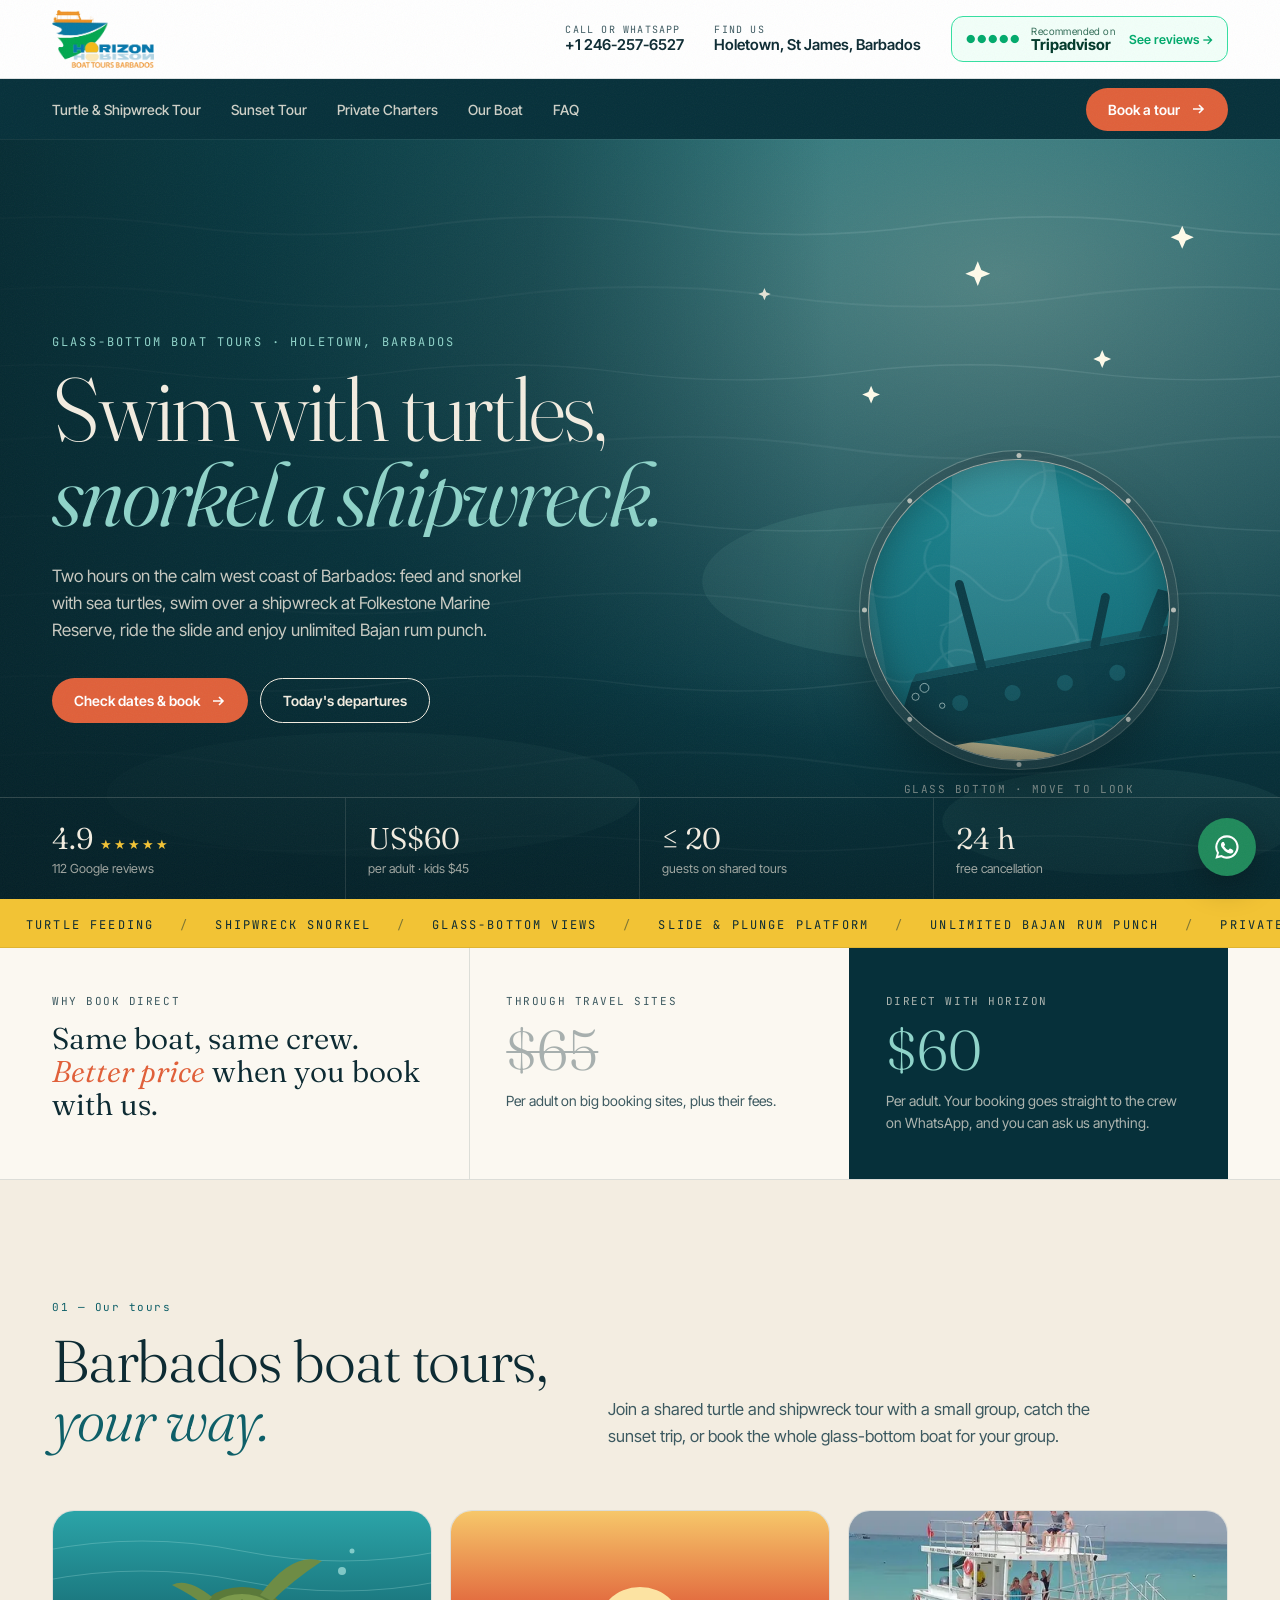
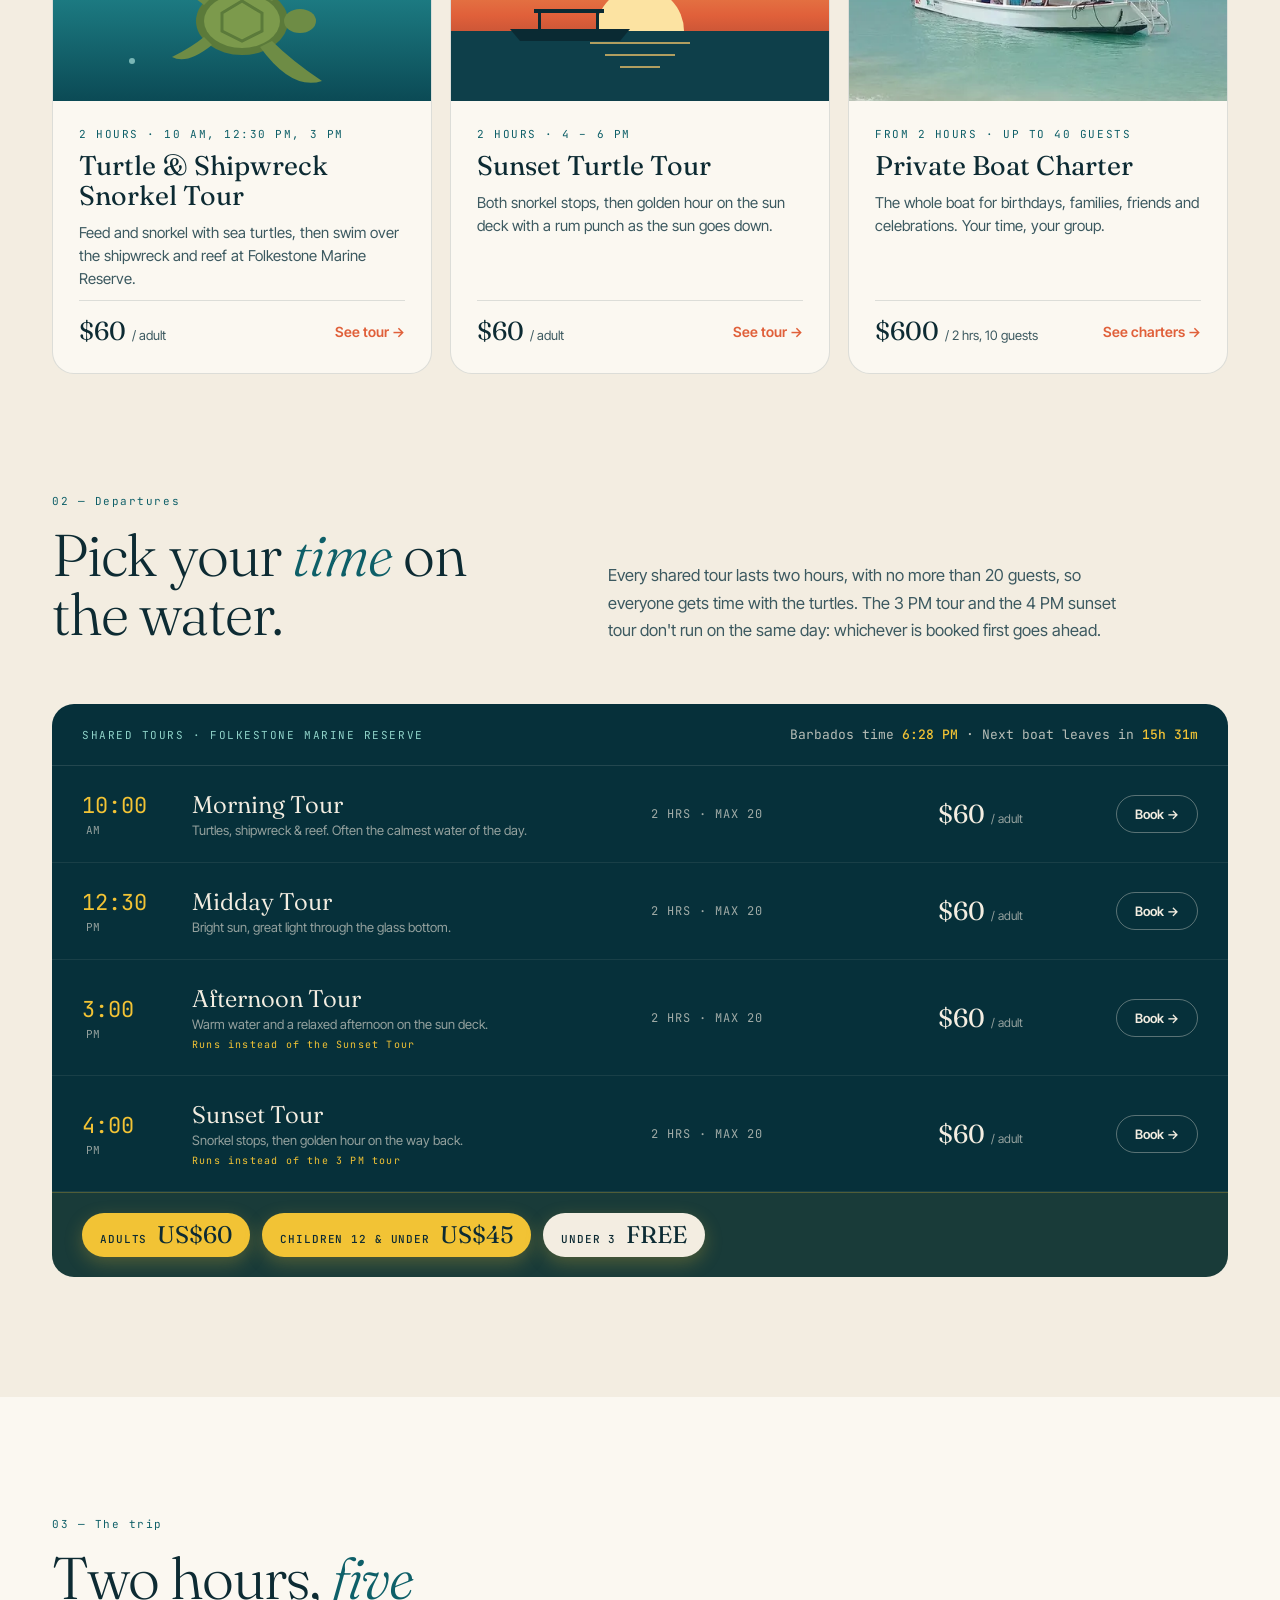
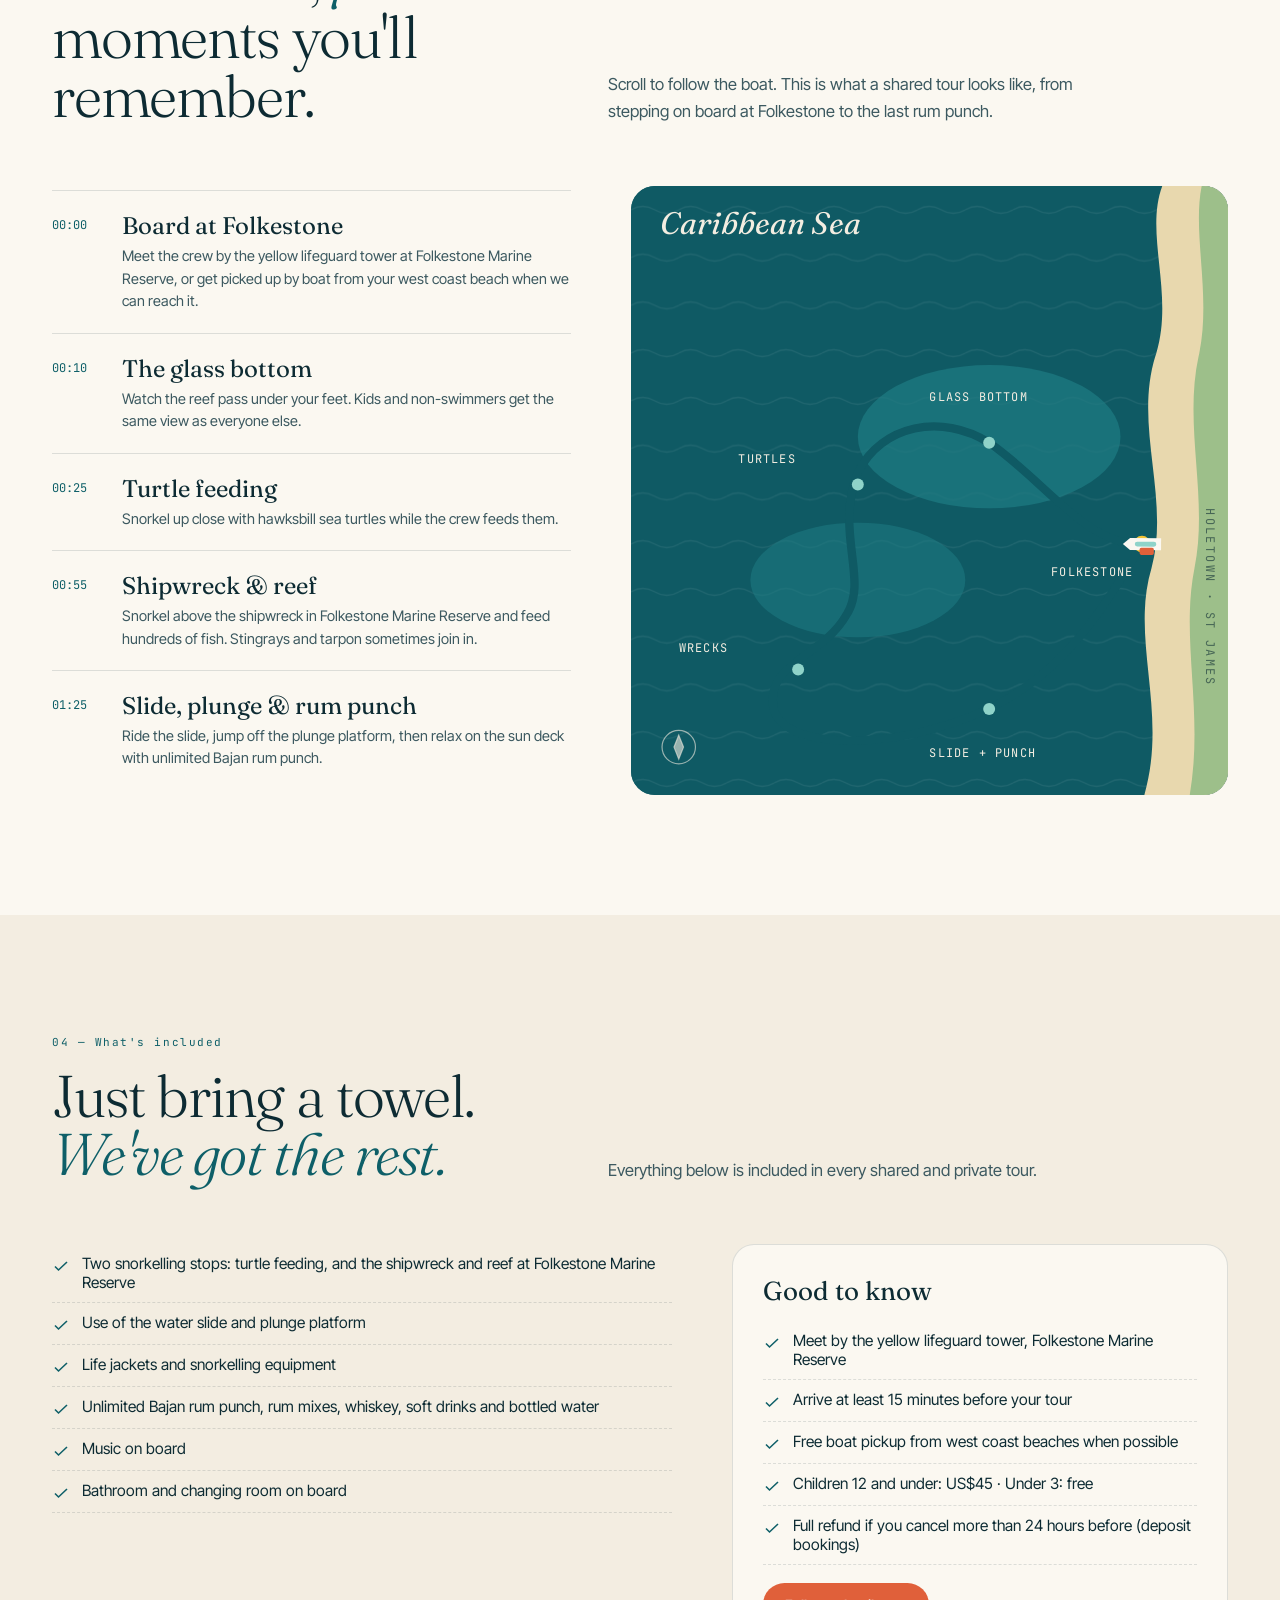
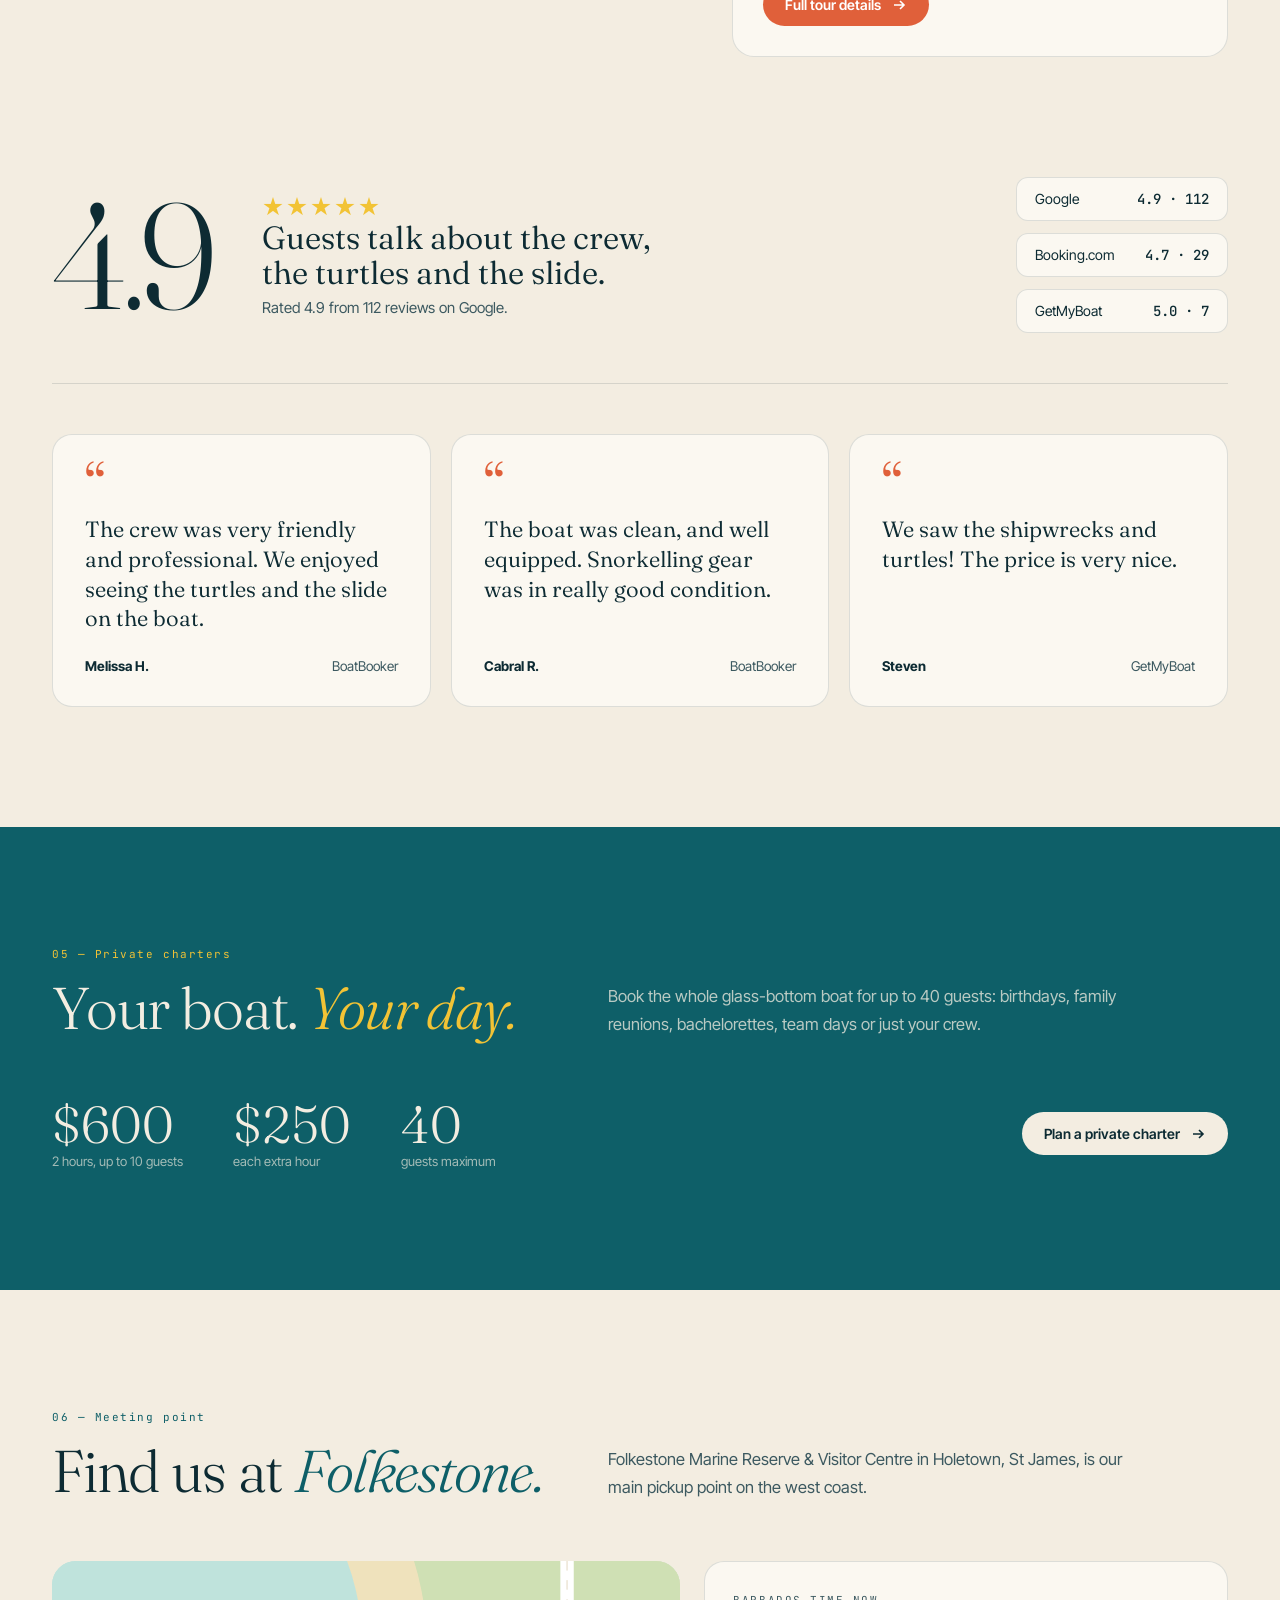
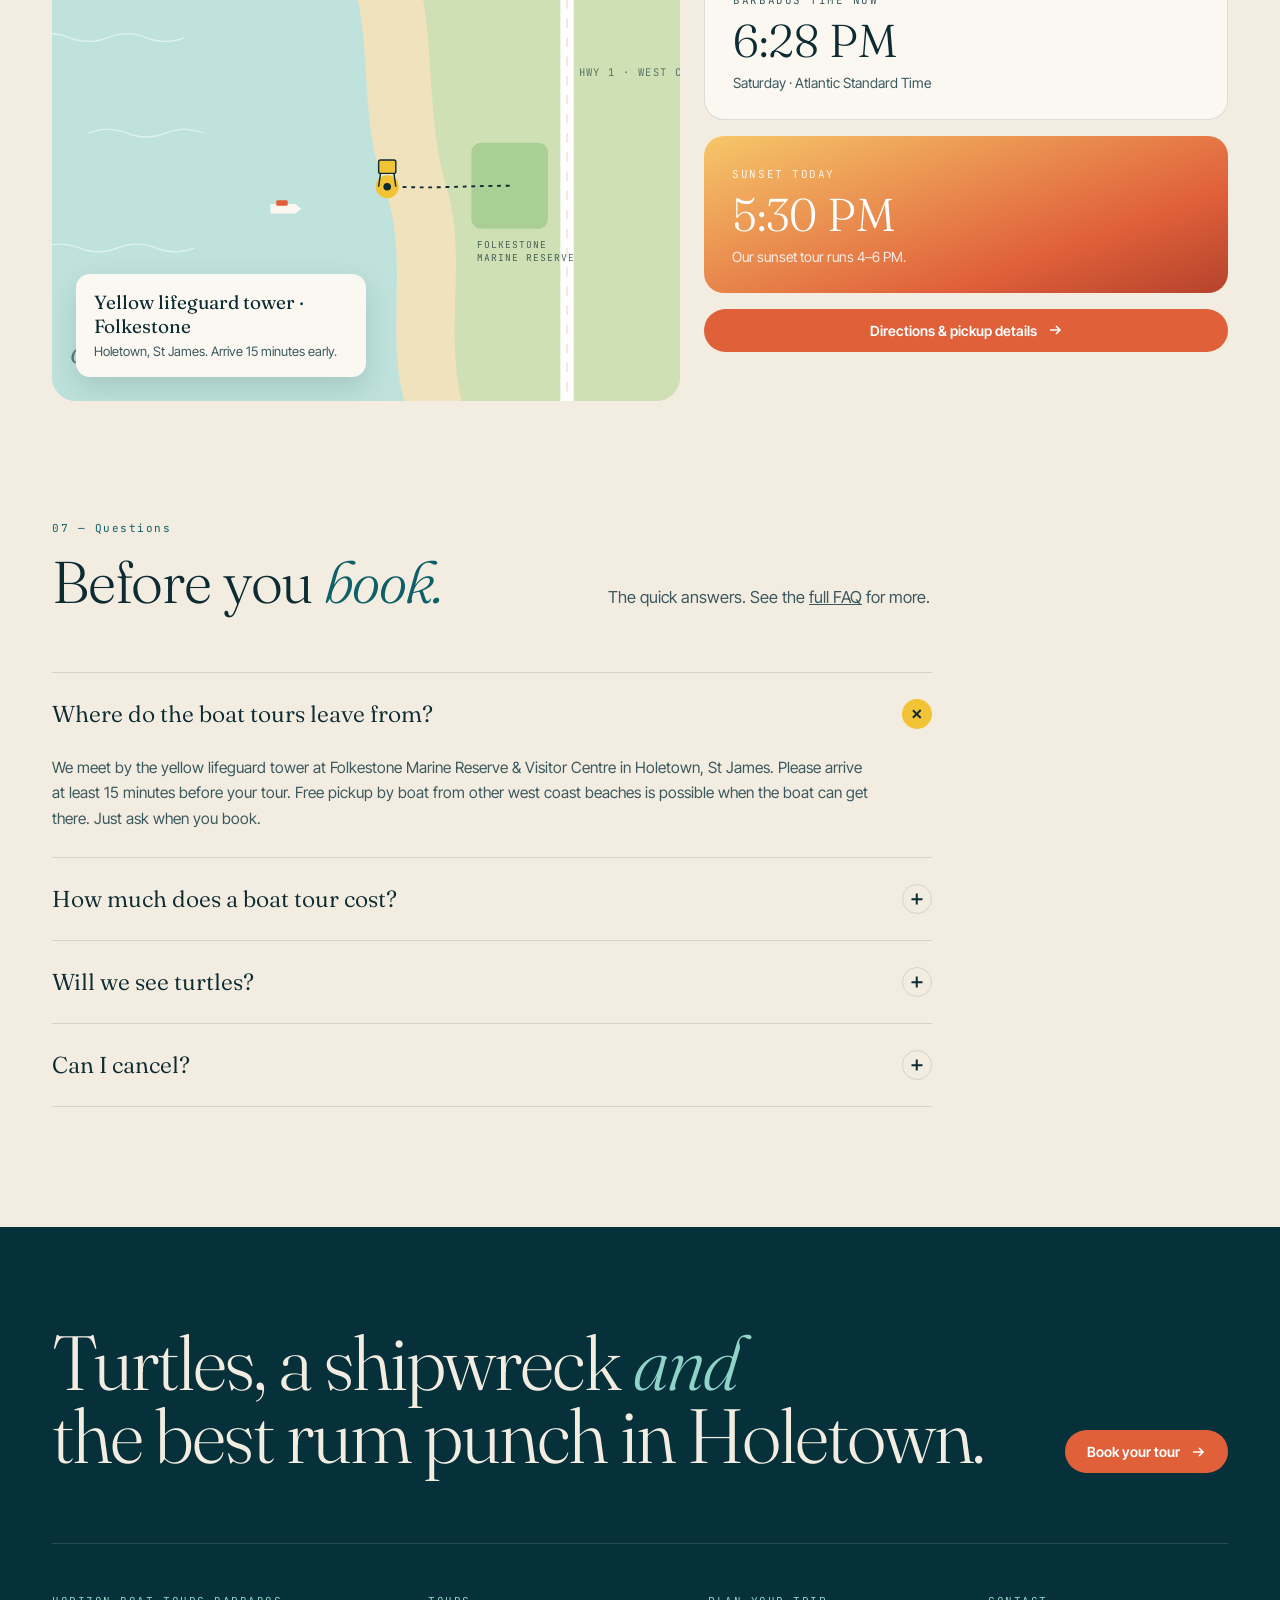
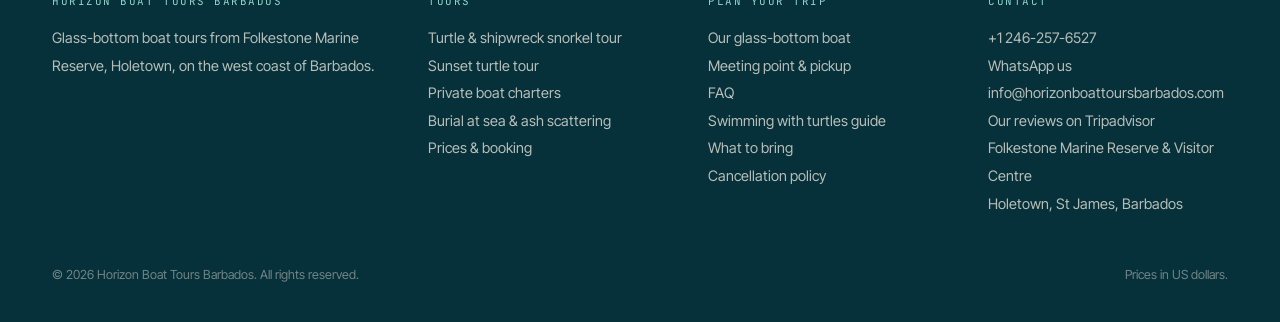
==== commit 5b4956ce: "Add files via upload" ====
--- a/index.html
+++ b/index.html
@@ -24,18 +24,25 @@
 <link rel="preconnect" href="https://fonts.gstatic.com" crossorigin>
 <link href="https://fonts.googleapis.com/css2?family=Fraunces:ital,opsz,wght@0,9..144,300;0,9..144,350;0,9..144,400;1,9..144,300;1,9..144,350;1,9..144,400&family=Inter+Tight:wght@400;500;600&family=JetBrains+Mono:wght@400;500&display=swap" rel="stylesheet">
 <link rel="stylesheet" href="./assets/css/style.css">
-<script type="application/ld+json">{"@context": "https://schema.org", "@graph": [{"@type": "LocalBusiness", "@id": "https://www.horizonboattoursbarbados.com/#business", "name": "Horizon Boat Tours Barbados", "url": "https://www.horizonboattoursbarbados.com/", "logo": "https://www.horizonboattoursbarbados.com/assets/img/horizon-boat-tours-barbados-logo.png", "image": ["https://www.horizonboattoursbarbados.com/assets/img/glass-bottom-boat-holetown-barbados.jpg"], "description": "Glass-bottom boat tours in Holetown, Barbados: turtle feeding, shipwreck and reef snorkelling, sunset tours and private boat charters for up to 40 guests.", "telephone": "+12462576527", "email": "info@horizonboattoursbarbados.com", "priceRange": "$$", "address": {"@type": "PostalAddress", "streetAddress": "Folkestone Marine Reserve & Visitor Centre", "addressLocality": "Holetown", "addressRegion": "St James", "addressCountry": "BB"}, "geo": {"@type": "GeoCoordinates", "latitude": 13.1856, "longitude": -59.6406}, "areaServed": "West coast of Barbados"}, {"@type": "WebSite", "@id": "https://www.horizonboattoursbarbados.com/#website", "url": "https://www.horizonboattoursbarbados.com/", "name": "Horizon Boat Tours Barbados", "publisher": {"@id": "https://www.horizonboattoursbarbados.com/#business"}}, {"@type": "FAQPage", "mainEntity": [{"@type": "Question", "name": "Where do the boat tours leave from?", "acceptedAnswer": {"@type": "Answer", "text": "Our main pickup is Folkestone Marine Reserve & Visitor Centre in Holetown, St James. Free pickup by boat from other west coast beaches is possible when the boat can get there. Just ask when you book."}}, {"@type": "Question", "name": "How much does a boat tour cost?", "acceptedAnswer": {"@type": "Answer", "text": "Shared tours are US$60 per adult and US$45 for children aged 12 and under. Children under 3 go free. Private charters start at US$600 for 2 hours for up to 10 guests."}}, {"@type": "Question", "name": "Will we see turtles?", "acceptedAnswer": {"@type": "Answer", "text": "Turtle feeding is one of our two snorkel stops on every tour. Sea turtles are wild animals, but the crew knows exactly where they like to feed."}}, {"@type": "Question", "name": "Can I cancel?", "acceptedAnswer": {"@type": "Answer", "text": "Yes. If you paid a deposit, cancel more than 24 hours before your tour for a full refund."}}]}]}</script>
+<script type="application/ld+json">{"@context": "https://schema.org", "@graph": [{"@type": "LocalBusiness", "@id": "https://www.horizonboattoursbarbados.com/#business", "name": "Horizon Boat Tours Barbados", "url": "https://www.horizonboattoursbarbados.com/", "logo": "https://www.horizonboattoursbarbados.com/assets/img/horizon-boat-tours-barbados-logo.png", "image": ["https://www.horizonboattoursbarbados.com/assets/img/glass-bottom-boat-holetown-barbados.jpg"], "description": "Glass-bottom boat tours in Holetown, Barbados: turtle feeding, shipwreck and reef snorkelling, sunset tours and private boat charters for up to 40 guests.", "telephone": "+12462576527", "email": "info@horizonboattoursbarbados.com", "priceRange": "$$", "address": {"@type": "PostalAddress", "streetAddress": "Folkestone Marine Reserve & Visitor Centre", "addressLocality": "Holetown", "addressRegion": "St James", "addressCountry": "BB"}, "geo": {"@type": "GeoCoordinates", "latitude": 13.1856, "longitude": -59.6406}, "areaServed": "West coast of Barbados"}, {"@type": "WebSite", "@id": "https://www.horizonboattoursbarbados.com/#website", "url": "https://www.horizonboattoursbarbados.com/", "name": "Horizon Boat Tours Barbados", "publisher": {"@id": "https://www.horizonboattoursbarbados.com/#business"}}, {"@type": "FAQPage", "mainEntity": [{"@type": "Question", "name": "Where do the boat tours leave from?", "acceptedAnswer": {"@type": "Answer", "text": "We meet by the yellow lifeguard tower at Folkestone Marine Reserve & Visitor Centre in Holetown, St James. Please arrive at least 15 minutes before your tour. Free pickup by boat from other west coast beaches is possible when the boat can get there. Just ask when you book."}}, {"@type": "Question", "name": "How much does a boat tour cost?", "acceptedAnswer": {"@type": "Answer", "text": "Shared tours are US$60 per adult and US$45 for children aged 12 and under. Children under 3 go free. Private charters start at US$600 for 2 hours for up to 10 guests."}}, {"@type": "Question", "name": "Will we see turtles?", "acceptedAnswer": {"@type": "Answer", "text": "Turtle feeding is one of our two snorkel stops on every tour. Sea turtles are wild animals, but the crew knows exactly where they like to feed."}}, {"@type": "Question", "name": "Can I cancel?", "acceptedAnswer": {"@type": "Answer", "text": "Yes. If you paid a deposit, cancel more than 24 hours before your tour for a full refund."}}]}]}</script>
 </head>
 <body>
 <a class="skip" href="#main">Skip to content</a>
 <div class="toast" id="toast" role="status" aria-live="polite"></div>
+<div class="topbar"><div class="wrap tb-in">
+  <a href="./" class="tb-logo" aria-label="Horizon Boat Tours Barbados, home"><img src="./assets/img/logo-480.webp" alt="Horizon Boat Tours Barbados logo" width="480" height="274"></a>
+  <div class="tb-info">
+    <a class="tb-item tb-call" href="tel:+12462576527"><small>Call or WhatsApp</small><b>+1 246-257-6527</b></a>
+    <span class="tb-item tb-addr"><small>Find us</small><b>Holetown, St James, Barbados</b></span>
+    <a class="tb-ta" href="https://www.tripadvisor.com/Search?q=Horizon%20Boat%20Tours%20Barbados" target="_blank" rel="noopener"><span class="tb-ta-stars" aria-hidden="true">●●●●●</span><span><small>Recommended on</small><b>Tripadvisor</b></span><em>See reviews →</em></a>
+  </div>
+</div></div>
 <nav id="nav" aria-label="Main"><div class="wrap nav-in">
-  <a href="./" class="logo-chip" aria-label="Horizon Boat Tours Barbados, home"><img src="./assets/img/logo-480.webp" alt="Horizon Boat Tours Barbados logo" width="480" height="274"></a>
   <div class="links"><a href="./barbados-turtle-snorkeling-tour/">Turtle & Shipwreck Tour</a><a href="./barbados-sunset-cruise/">Sunset Tour</a><a href="./private-boat-charter-barbados/">Private Charters</a><a href="./glass-bottom-boat-barbados/">Our Boat</a><a href="./faq/">FAQ</a></div>
   <a href="./book/" class="btn btn-coral">Book a tour <svg viewBox="0 0 16 16" fill="none" stroke="currentColor" stroke-width="1.6" aria-hidden="true"><path d="M3 8h10M9 4l4 4-4 4"/></svg></a>
   <button class="burger" type="button" aria-label="Open menu" aria-expanded="false" aria-controls="mmenu"><i></i><i></i><i></i></button>
 </div></nav>
-<div class="mmenu" id="mmenu"><a href="./">Home</a><a href="./barbados-turtle-snorkeling-tour/">Turtle & Shipwreck Tour</a><a href="./barbados-sunset-cruise/">Sunset Tour</a><a href="./private-boat-charter-barbados/">Private Charters</a><a href="./glass-bottom-boat-barbados/">Our Boat</a><a href="./faq/">FAQ</a><a href="./folkestone-marine-reserve-meeting-point/">Meeting Point</a><a href="./guides/swimming-with-turtles-barbados/">Turtle guide</a><a href="./book/" class="btn btn-coral">Book a tour <svg viewBox="0 0 16 16" fill="none" stroke="currentColor" stroke-width="1.6" aria-hidden="true"><path d="M3 8h10M9 4l4 4-4 4"/></svg></a></div>
+<div class="mmenu" id="mmenu"><a href="./">Home</a><a href="./barbados-turtle-snorkeling-tour/">Turtle & Shipwreck Tour</a><a href="./barbados-sunset-cruise/">Sunset Tour</a><a href="./private-boat-charter-barbados/">Private Charters</a><a href="./glass-bottom-boat-barbados/">Our Boat</a><a href="./faq/">FAQ</a><a href="./folkestone-marine-reserve-meeting-point/">Meeting Point</a><a href="./burial-at-sea-barbados/">Burial at sea</a><a href="./guides/swimming-with-turtles-barbados/">Turtle guide</a><a href="./book/" class="btn btn-coral">Book a tour <svg viewBox="0 0 16 16" fill="none" stroke="currentColor" stroke-width="1.6" aria-hidden="true"><path d="M3 8h10M9 4l4 4-4 4"/></svg></a></div>
 <main id="main">
 <header class="hero" id="top">
   <!-- surface -->
@@ -188,7 +195,7 @@
   <div class="board rv">
     <div class="board-top"><span class="mono">Shared tours · Folkestone Marine Reserve</span><span class="clock">Barbados time <b data-bbtime>--:--</b> · Next boat leaves in <b data-nextin>--</b></span></div>
     <div id="rows"></div>
-    <div class="board-foot">Adults US$60 · Children 12 and under US$45 · Under 3 free</div>
+    <div class="board-foot price-tags"><span class="pt"><small>Adults</small><b>US$60</b></span><span class="pt"><small>Children 12 &amp; under</small><b>US$45</b></span><span class="pt free"><small>Under 3</small><b>FREE</b></span></div>
   </div>
 </div></section>
 
@@ -196,7 +203,7 @@
   <div class="sh"><div class="rv"><span class="num">03 — The trip</span><h2>Two hours, <em>five</em> moments you'll remember.</h2></div><p class="rv">Scroll to follow the boat. This is what a shared tour looks like, from stepping on board at Folkestone to the last rum punch.</p></div>
   <div class="route-grid">
     <ol class="steps" id="steps">
-      <li><span class="n">00:00</span><div><h3 style="font-family:var(--serif);font-weight:400;font-size:24px">Board at Folkestone</h3><p>Meet the crew at Folkestone Marine Reserve in Holetown, or get picked up by boat from your west coast beach when we can reach it.</p></div></li>
+      <li><span class="n">00:00</span><div><h3 style="font-family:var(--serif);font-weight:400;font-size:24px">Board at Folkestone</h3><p>Meet the crew by the yellow lifeguard tower at Folkestone Marine Reserve, or get picked up by boat from your west coast beach when we can reach it.</p></div></li>
       <li><span class="n">00:10</span><div><h3 style="font-family:var(--serif);font-weight:400;font-size:24px">The glass bottom</h3><p>Watch the reef pass under your feet. Kids and non-swimmers get the same view as everyone else.</p></div></li>
       <li><span class="n">00:25</span><div><h3 style="font-family:var(--serif);font-weight:400;font-size:24px">Turtle feeding</h3><p>Snorkel up close with hawksbill sea turtles while the crew feeds them.</p></div></li>
       <li><span class="n">00:55</span><div><h3 style="font-family:var(--serif);font-weight:400;font-size:24px">Shipwreck &amp; reef</h3><p>Snorkel above the shipwreck in Folkestone Marine Reserve and feed hundreds of fish. Stingrays and tarpon sometimes join in.</p></div></li>
@@ -237,7 +244,7 @@
 <section class="sec"><div class="wrap">
   <div class="sh"><div class="rv"><span class="num">04 — What's included</span><h2>Just bring a towel. <em>We've got the rest.</em></h2></div><p class="rv">Everything below is included in every shared and private tour.</p></div>
   <div class="two-col"><div class="rv"><ul class="ticks"><li><svg viewBox="0 0 18 18" fill="none" stroke="currentColor" stroke-width="1.6" aria-hidden="true"><path d="M3 9.5l3.5 3.5L15 5"/></svg><span>Two snorkelling stops: turtle feeding, and the shipwreck and reef at Folkestone Marine Reserve</span></li><li><svg viewBox="0 0 18 18" fill="none" stroke="currentColor" stroke-width="1.6" aria-hidden="true"><path d="M3 9.5l3.5 3.5L15 5"/></svg><span>Use of the water slide and plunge platform</span></li><li><svg viewBox="0 0 18 18" fill="none" stroke="currentColor" stroke-width="1.6" aria-hidden="true"><path d="M3 9.5l3.5 3.5L15 5"/></svg><span>Life jackets and snorkelling equipment</span></li><li><svg viewBox="0 0 18 18" fill="none" stroke="currentColor" stroke-width="1.6" aria-hidden="true"><path d="M3 9.5l3.5 3.5L15 5"/></svg><span>Unlimited Bajan rum punch, rum mixes, whiskey, soft drinks and bottled water</span></li><li><svg viewBox="0 0 18 18" fill="none" stroke="currentColor" stroke-width="1.6" aria-hidden="true"><path d="M3 9.5l3.5 3.5L15 5"/></svg><span>Music on board</span></li><li><svg viewBox="0 0 18 18" fill="none" stroke="currentColor" stroke-width="1.6" aria-hidden="true"><path d="M3 9.5l3.5 3.5L15 5"/></svg><span>Bathroom and changing room on board</span></li></ul></div>
-  <div class="card rv"><h3>Good to know</h3><ul class="ticks"><li><svg viewBox="0 0 18 18" fill="none" stroke="currentColor" stroke-width="1.6" aria-hidden="true"><path d="M3 9.5l3.5 3.5L15 5"/></svg><span>Main pickup: Folkestone Marine Reserve, Holetown</span></li><li><svg viewBox="0 0 18 18" fill="none" stroke="currentColor" stroke-width="1.6" aria-hidden="true"><path d="M3 9.5l3.5 3.5L15 5"/></svg><span>Free boat pickup from west coast beaches when possible</span></li><li><svg viewBox="0 0 18 18" fill="none" stroke="currentColor" stroke-width="1.6" aria-hidden="true"><path d="M3 9.5l3.5 3.5L15 5"/></svg><span>Children 12 and under: US$45 · Under 3: free</span></li><li><svg viewBox="0 0 18 18" fill="none" stroke="currentColor" stroke-width="1.6" aria-hidden="true"><path d="M3 9.5l3.5 3.5L15 5"/></svg><span>Full refund if you cancel more than 24 hours before (deposit bookings)</span></li></ul><p style="margin-top:18px"><a class="btn btn-coral" href="./barbados-turtle-snorkeling-tour/">Full tour details <svg viewBox="0 0 16 16" fill="none" stroke="currentColor" stroke-width="1.6" aria-hidden="true"><path d="M3 8h10M9 4l4 4-4 4"/></svg></a></p></div></div>
+  <div class="card rv"><h3>Good to know</h3><ul class="ticks"><li><svg viewBox="0 0 18 18" fill="none" stroke="currentColor" stroke-width="1.6" aria-hidden="true"><path d="M3 9.5l3.5 3.5L15 5"/></svg><span>Meet by the yellow lifeguard tower, Folkestone Marine Reserve</span></li><li><svg viewBox="0 0 18 18" fill="none" stroke="currentColor" stroke-width="1.6" aria-hidden="true"><path d="M3 9.5l3.5 3.5L15 5"/></svg><span>Arrive at least 15 minutes before your tour</span></li><li><svg viewBox="0 0 18 18" fill="none" stroke="currentColor" stroke-width="1.6" aria-hidden="true"><path d="M3 9.5l3.5 3.5L15 5"/></svg><span>Free boat pickup from west coast beaches when possible</span></li><li><svg viewBox="0 0 18 18" fill="none" stroke="currentColor" stroke-width="1.6" aria-hidden="true"><path d="M3 9.5l3.5 3.5L15 5"/></svg><span>Children 12 and under: US$45 · Under 3: free</span></li><li><svg viewBox="0 0 18 18" fill="none" stroke="currentColor" stroke-width="1.6" aria-hidden="true"><path d="M3 9.5l3.5 3.5L15 5"/></svg><span>Full refund if you cancel more than 24 hours before (deposit bookings)</span></li></ul><p style="margin-top:18px"><a class="btn btn-coral" href="./barbados-turtle-snorkeling-tour/">Full tour details <svg viewBox="0 0 16 16" fill="none" stroke="currentColor" stroke-width="1.6" aria-hidden="true"><path d="M3 8h10M9 4l4 4-4 4"/></svg></a></p></div></div>
 </div></section>
 
 <section class="sec" id="reviews" style="padding-top:0"><div class="wrap">
@@ -282,7 +289,7 @@
         </g>
         <g transform="translate(250 250)"><path d="M0 4 L 26 4 L 32 9 L 26 14 L 0 14 Z" fill="#FBF8F1"/><rect x="6" y="0" width="12" height="6" rx="1.5" fill="#E0603A"/></g>
         <text x="40" y="420" font-family="Fraunces" font-style="italic" font-size="22" fill="#0D2B33" opacity=".55">Caribbean Sea</text>
-      </svg><div class="lbl"><b>Folkestone Marine Reserve</b><span>Holetown, St James. Free boat pickup from other west coast beaches when possible.</span></div></div>
+      </svg><div class="lbl"><b>Yellow lifeguard tower · Folkestone</b><span>Holetown, St James. Arrive 15 minutes early.</span></div></div>
   <div class="info"><div class="ic rv"><span class="mono">Barbados time now</span><div class="big" data-bbtime>--:--</div><p><span data-bbday></span> · Atlantic Standard Time</p></div>
   <div class="ic sunset rv"><span class="mono">Sunset today</span><div class="big" data-sunset>--:--</div><p>Our sunset tour runs 4–6 PM.</p></div>
   <a class="btn btn-coral rv" href="./folkestone-marine-reserve-meeting-point/" style="justify-content:center">Directions &amp; pickup details <svg viewBox="0 0 16 16" fill="none" stroke="currentColor" stroke-width="1.6" aria-hidden="true"><path d="M3 8h10M9 4l4 4-4 4"/></svg></a></div></div>
@@ -290,7 +297,7 @@
 
 <section class="sec" style="padding-top:0"><div class="wrap">
   <div class="sh"><div class="rv"><span class="num">07 — Questions</span><h2>Before you <em>book.</em></h2></div><p class="rv">The quick answers. See the <a href="./faq/" style="text-decoration:underline">full FAQ</a> for more.</p></div>
-  <div class="faq"><div class="qa"><button type="button">Where do the boat tours leave from?<i aria-hidden="true"></i></button><div class="a"><div><p>Our main pickup is Folkestone Marine Reserve &amp; Visitor Centre in Holetown, St James. Free pickup by boat from other west coast beaches is possible when the boat can get there. Just ask when you book.</p></div></div></div><div class="qa"><button type="button">How much does a boat tour cost?<i aria-hidden="true"></i></button><div class="a"><div><p>Shared tours are US$60 per adult and US$45 for children aged 12 and under. Children under 3 go free. Private charters start at US$600 for 2 hours for up to 10 guests.</p></div></div></div><div class="qa"><button type="button">Will we see turtles?<i aria-hidden="true"></i></button><div class="a"><div><p>Turtle feeding is one of our two snorkel stops on every tour. Sea turtles are wild animals, but the crew knows exactly where they like to feed.</p></div></div></div><div class="qa"><button type="button">Can I cancel?<i aria-hidden="true"></i></button><div class="a"><div><p>Yes. If you paid a deposit, cancel more than 24 hours before your tour for a full refund.</p></div></div></div></div>
+  <div class="faq"><div class="qa"><button type="button">Where do the boat tours leave from?<i aria-hidden="true"></i></button><div class="a"><div><p>We meet by the yellow lifeguard tower at Folkestone Marine Reserve &amp; Visitor Centre in Holetown, St James. Please arrive at least 15 minutes before your tour. Free pickup by boat from other west coast beaches is possible when the boat can get there. Just ask when you book.</p></div></div></div><div class="qa"><button type="button">How much does a boat tour cost?<i aria-hidden="true"></i></button><div class="a"><div><p>Shared tours are US$60 per adult and US$45 for children aged 12 and under. Children under 3 go free. Private charters start at US$600 for 2 hours for up to 10 guests.</p></div></div></div><div class="qa"><button type="button">Will we see turtles?<i aria-hidden="true"></i></button><div class="a"><div><p>Turtle feeding is one of our two snorkel stops on every tour. Sea turtles are wild animals, but the crew knows exactly where they like to feed.</p></div></div></div><div class="qa"><button type="button">Can I cancel?<i aria-hidden="true"></i></button><div class="a"><div><p>Yes. If you paid a deposit, cancel more than 24 hours before your tour for a full refund.</p></div></div></div></div>
 </div></section>
 
 </main>
@@ -299,16 +306,16 @@
     <a href="./book/" class="btn btn-coral">Book your tour <svg viewBox="0 0 16 16" fill="none" stroke="currentColor" stroke-width="1.6" aria-hidden="true"><path d="M3 8h10M9 4l4 4-4 4"/></svg></a></div>
   <div class="f-grid">
     <div><h5>Horizon Boat Tours Barbados</h5><p>Glass-bottom boat tours from Folkestone Marine Reserve, Holetown, on the west coast of Barbados.</p></div>
-    <div><h5>Tours</h5><a href="./barbados-turtle-snorkeling-tour/">Turtle &amp; shipwreck snorkel tour</a><a href="./barbados-sunset-cruise/">Sunset turtle tour</a><a href="./private-boat-charter-barbados/">Private boat charters</a><a href="./book/">Prices &amp; booking</a></div>
+    <div><h5>Tours</h5><a href="./barbados-turtle-snorkeling-tour/">Turtle &amp; shipwreck snorkel tour</a><a href="./barbados-sunset-cruise/">Sunset turtle tour</a><a href="./private-boat-charter-barbados/">Private boat charters</a><a href="./burial-at-sea-barbados/">Burial at sea &amp; ash scattering</a><a href="./book/">Prices &amp; booking</a></div>
     <div><h5>Plan your trip</h5><a href="./glass-bottom-boat-barbados/">Our glass-bottom boat</a><a href="./folkestone-marine-reserve-meeting-point/">Meeting point &amp; pickup</a><a href="./faq/">FAQ</a><a href="./guides/swimming-with-turtles-barbados/">Swimming with turtles guide</a><a href="./guides/what-to-bring-on-a-boat-tour-in-barbados/">What to bring</a><a href="./cancellation-policy/">Cancellation policy</a></div>
-    <div><h5>Contact</h5><a href="tel:+12462576527">+1 246-257-6527</a><a href="#" data-wa>WhatsApp us</a><a href="mailto:info@horizonboattoursbarbados.com">info@horizonboattoursbarbados.com</a><p>Folkestone Marine Reserve &amp; Visitor Centre<br>Holetown, St James, Barbados</p></div>
+    <div><h5>Contact</h5><a href="tel:+12462576527">+1 246-257-6527</a><a href="#" data-wa>WhatsApp us</a><a href="mailto:info@horizonboattoursbarbados.com">info@horizonboattoursbarbados.com</a><a href="https://www.tripadvisor.com/Search?q=Horizon%20Boat%20Tours%20Barbados" target="_blank" rel="noopener">Our reviews on Tripadvisor</a><p>Folkestone Marine Reserve &amp; Visitor Centre<br>Holetown, St James, Barbados</p></div>
   </div>
   <div class="f-bot"><span>© 2026 Horizon Boat Tours Barbados. All rights reserved.</span><span>Prices in US dollars.</span></div>
 </div></footer>
 <a class="fab" href="#" data-wa aria-label="Chat with us on WhatsApp"><svg viewBox="0 0 24 24" fill="currentColor" aria-hidden="true"><path d="M12 2a10 10 0 0 0-8.6 15.1L2 22l5-1.3A10 10 0 1 0 12 2zm0 18.2c-1.5 0-3-.4-4.3-1.2l-.3-.2-3 .8.8-2.9-.2-.3A8.2 8.2 0 1 1 12 20.2zm4.5-6.1c-.2-.1-1.5-.7-1.7-.8-.2-.1-.4-.1-.6.1l-.8 1c-.1.2-.3.2-.5.1a6.7 6.7 0 0 1-3.3-2.9c-.3-.4.2-.4.7-1.3.1-.2 0-.3 0-.4l-.8-1.8c-.2-.5-.4-.4-.6-.4h-.5a1 1 0 0 0-.7.3 3 3 0 0 0-.9 2.2 5.2 5.2 0 0 0 1.1 2.7 11.8 11.8 0 0 0 4.5 4c1.7.7 2.3.8 3.2.6.5-.1 1.5-.6 1.7-1.2.2-.6.2-1.1.2-1.2-.1-.1-.3-.2-.5-.3z"/></svg></a>
 <div class="mbar">
   <a href="./book/" class="p"><svg viewBox="0 0 20 20" fill="none" stroke="currentColor" stroke-width="1.6" aria-hidden="true"><rect x="3" y="4" width="14" height="13" rx="2"/><path d="M3 8h14M7 2v4M13 2v4"/></svg>Book</a>
-  <a href="#" data-wa><svg viewBox="0 0 24 24" fill="currentColor" aria-hidden="true"><path d="M12 2a10 10 0 0 0-8.6 15.1L2 22l5-1.3A10 10 0 1 0 12 2zm0 18.2c-1.5 0-3-.4-4.3-1.2l-.3-.2-3 .8.8-2.9-.2-.3A8.2 8.2 0 1 1 12 20.2zm4.5-6.1c-.2-.1-1.5-.7-1.7-.8-.2-.1-.4-.1-.6.1l-.8 1c-.1.2-.3.2-.5.1a6.7 6.7 0 0 1-3.3-2.9c-.3-.4.2-.4.7-1.3.1-.2 0-.3 0-.4l-.8-1.8c-.2-.5-.4-.4-.6-.4h-.5a1 1 0 0 0-.7.3 3 3 0 0 0-.9 2.2 5.2 5.2 0 0 0 1.1 2.7 11.8 11.8 0 0 0 4.5 4c1.7.7 2.3.8 3.2.6.5-.1 1.5-.6 1.7-1.2.2-.6.2-1.1.2-1.2-.1-.1-.3-.2-.5-.3z"/></svg>WhatsApp</a>
+  <a href="#" data-wa class="w"><svg viewBox="0 0 24 24" fill="currentColor" aria-hidden="true"><path d="M12 2a10 10 0 0 0-8.6 15.1L2 22l5-1.3A10 10 0 1 0 12 2zm0 18.2c-1.5 0-3-.4-4.3-1.2l-.3-.2-3 .8.8-2.9-.2-.3A8.2 8.2 0 1 1 12 20.2zm4.5-6.1c-.2-.1-1.5-.7-1.7-.8-.2-.1-.4-.1-.6.1l-.8 1c-.1.2-.3.2-.5.1a6.7 6.7 0 0 1-3.3-2.9c-.3-.4.2-.4.7-1.3.1-.2 0-.3 0-.4l-.8-1.8c-.2-.5-.4-.4-.6-.4h-.5a1 1 0 0 0-.7.3 3 3 0 0 0-.9 2.2 5.2 5.2 0 0 0 1.1 2.7 11.8 11.8 0 0 0 4.5 4c1.7.7 2.3.8 3.2.6.5-.1 1.5-.6 1.7-1.2.2-.6.2-1.1.2-1.2-.1-.1-.3-.2-.5-.3z"/></svg>WhatsApp</a>
   <a href="tel:+12462576527"><svg viewBox="0 0 20 20" fill="none" stroke="currentColor" stroke-width="1.6" aria-hidden="true"><path d="M5 2h3l1.5 4-2 1.5a10 10 0 0 0 5 5l1.5-2 4 1.5v3a2 2 0 0 1-2 2A15 15 0 0 1 3 4a2 2 0 0 1 2-2z"/></svg>Call</a>
 </div>
 <script src="./assets/js/main.js" defer></script>
--- a/assets/css/style.css
+++ b/assets/css/style.css
@@ -489,3 +489,55 @@
   .logo-chip img{height:34px}
 }
 nav.bc{position:static;background:none!important;box-shadow:none!important;color:inherit;backdrop-filter:none}
+
+/* ===== round 2: white top bar, sticky dark nav, client tweaks ===== */
+.topbar{background:#fff;color:var(--ink);border-bottom:1px solid var(--line);position:relative;z-index:101}
+.tb-in{display:flex;align-items:center;justify-content:space-between;gap:24px;min-height:78px;padding-top:8px;padding-bottom:8px}
+.tb-logo img{height:58px;width:auto;display:block}
+.tb-info{display:flex;align-items:center;gap:30px}
+.tb-item{display:flex;flex-direction:column;line-height:1.2}
+.tb-item small{font-family:var(--mono);font-size:10px;letter-spacing:.12em;text-transform:uppercase;color:var(--ink2)}
+.tb-item b{font-size:15px;font-weight:600;color:var(--ink)}
+.tb-call:hover b{color:var(--blue)}
+.tb-ta{display:flex;align-items:center;gap:10px;border:1.5px solid #34E0A1;border-radius:12px;padding:8px 14px;background:#F2FFF9;transition:transform .25s,box-shadow .25s}
+.tb-ta:hover{transform:translateY(-2px);box-shadow:0 8px 20px rgba(0,170,108,.18)}
+.tb-ta-stars{color:#00AA6C;font-size:11px;letter-spacing:1px}
+.tb-ta small{display:block;font-size:10px;color:#3b5;color:#2F6B55;letter-spacing:.04em}
+.tb-ta b{display:block;font-size:15px;color:#00392A;font-weight:700;line-height:1.1}
+.tb-ta em{font-style:normal;font-size:12.5px;font-weight:600;color:#00AA6C;margin-left:4px}
+#nav{position:sticky;top:0;background:var(--deep);color:var(--sand);box-shadow:0 1px 0 rgba(255,255,255,.06)}
+#nav.solid{background:var(--deep);color:var(--sand);box-shadow:0 8px 24px rgba(0,0,0,.18)}
+#nav .nav-in{height:60px}
+.hero{height:calc(100svh - 140px);min-height:620px;max-height:900px}
+.phero{padding:70px 0 80px}
+.mmenu{padding-top:150px}
+/* green WhatsApp everywhere */
+.mbar a.w{background:#25D366;color:#fff}
+.wa,a.wa{background:#25D366!important;color:#fff!important}
+/* highlighted prices under departures */
+.board-foot.price-tags{display:flex;flex-wrap:wrap;gap:12px;padding:20px 30px;background:rgba(242,195,53,.08);border-top:1px solid rgba(242,195,53,.25)}
+.price-tags .pt{display:flex;align-items:baseline;gap:10px;background:var(--tower);color:var(--ink);border-radius:999px;padding:10px 18px;box-shadow:0 6px 18px rgba(242,195,53,.25)}
+.price-tags .pt small{font-family:var(--mono);font-size:11px;letter-spacing:.08em;text-transform:uppercase;font-weight:500}
+.price-tags .pt b{font-family:var(--serif);font-weight:400;font-size:24px;line-height:1}
+.price-tags .pt.free{background:var(--sand)}
+@media (max-width:980px){
+  .tb-addr{display:none}
+  .nav-in .btn{display:inline-flex;padding:9px 16px;font-size:13px}
+}
+@media (max-width:680px){
+  .tb-in{min-height:64px;gap:10px}
+  .tb-logo img{height:44px}
+  .tb-info{gap:8px}
+  .tb-call small{display:none}
+  .tb-call b{font-size:0}
+  .tb-call b::before{content:"☎";font-size:20px;display:grid;place-items:center;width:40px;height:40px;border-radius:12px;background:var(--paper);border:1px solid var(--line)}
+  .tb-ta{padding:6px 10px;gap:6px}
+  .tb-ta em,.tb-ta small,.tb-ta-stars{display:none}
+  .tb-ta b{font-size:13px}
+  .hero{height:auto;min-height:calc(100svh - 124px)}
+  .hero-in{padding-top:40px}
+  .phero{padding:44px 0 56px}
+  .board-foot.price-tags{padding:16px}
+  .price-tags .pt{padding:8px 14px}
+  .price-tags .pt b{font-size:20px}
+}
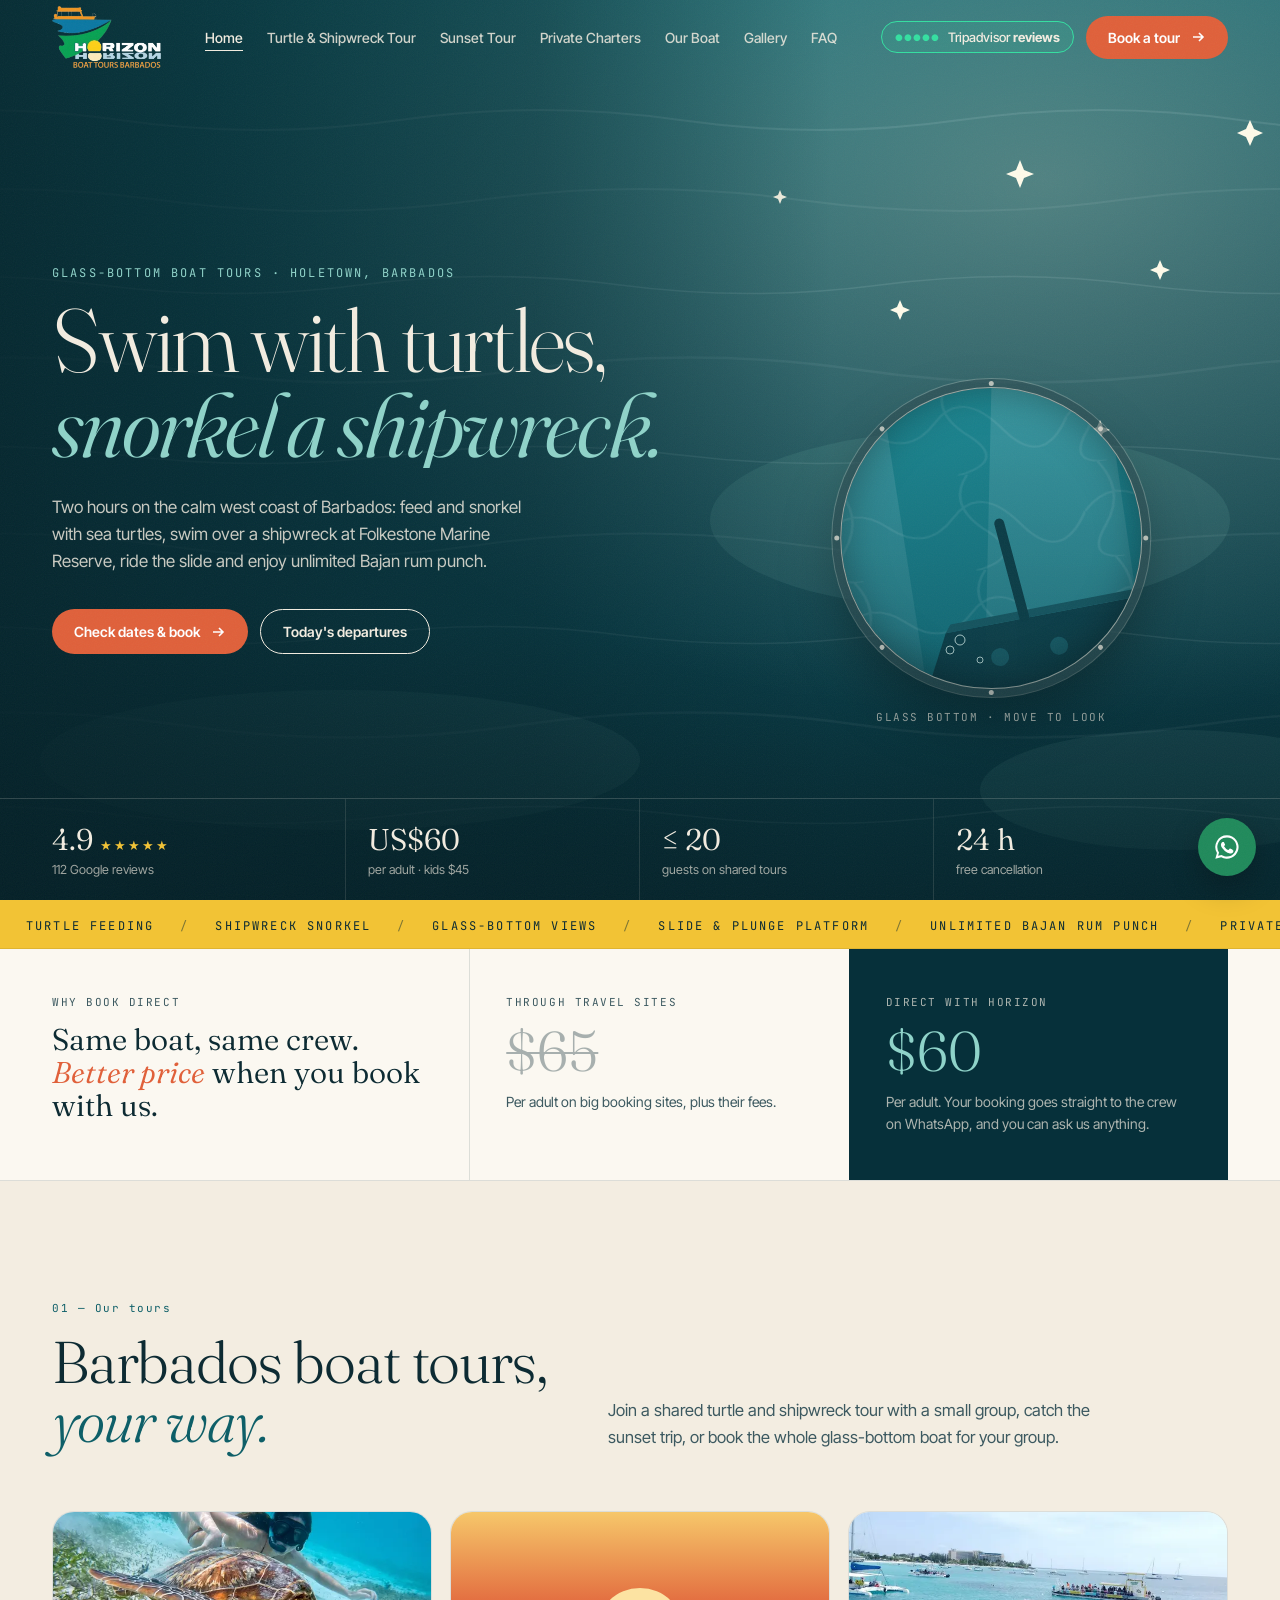
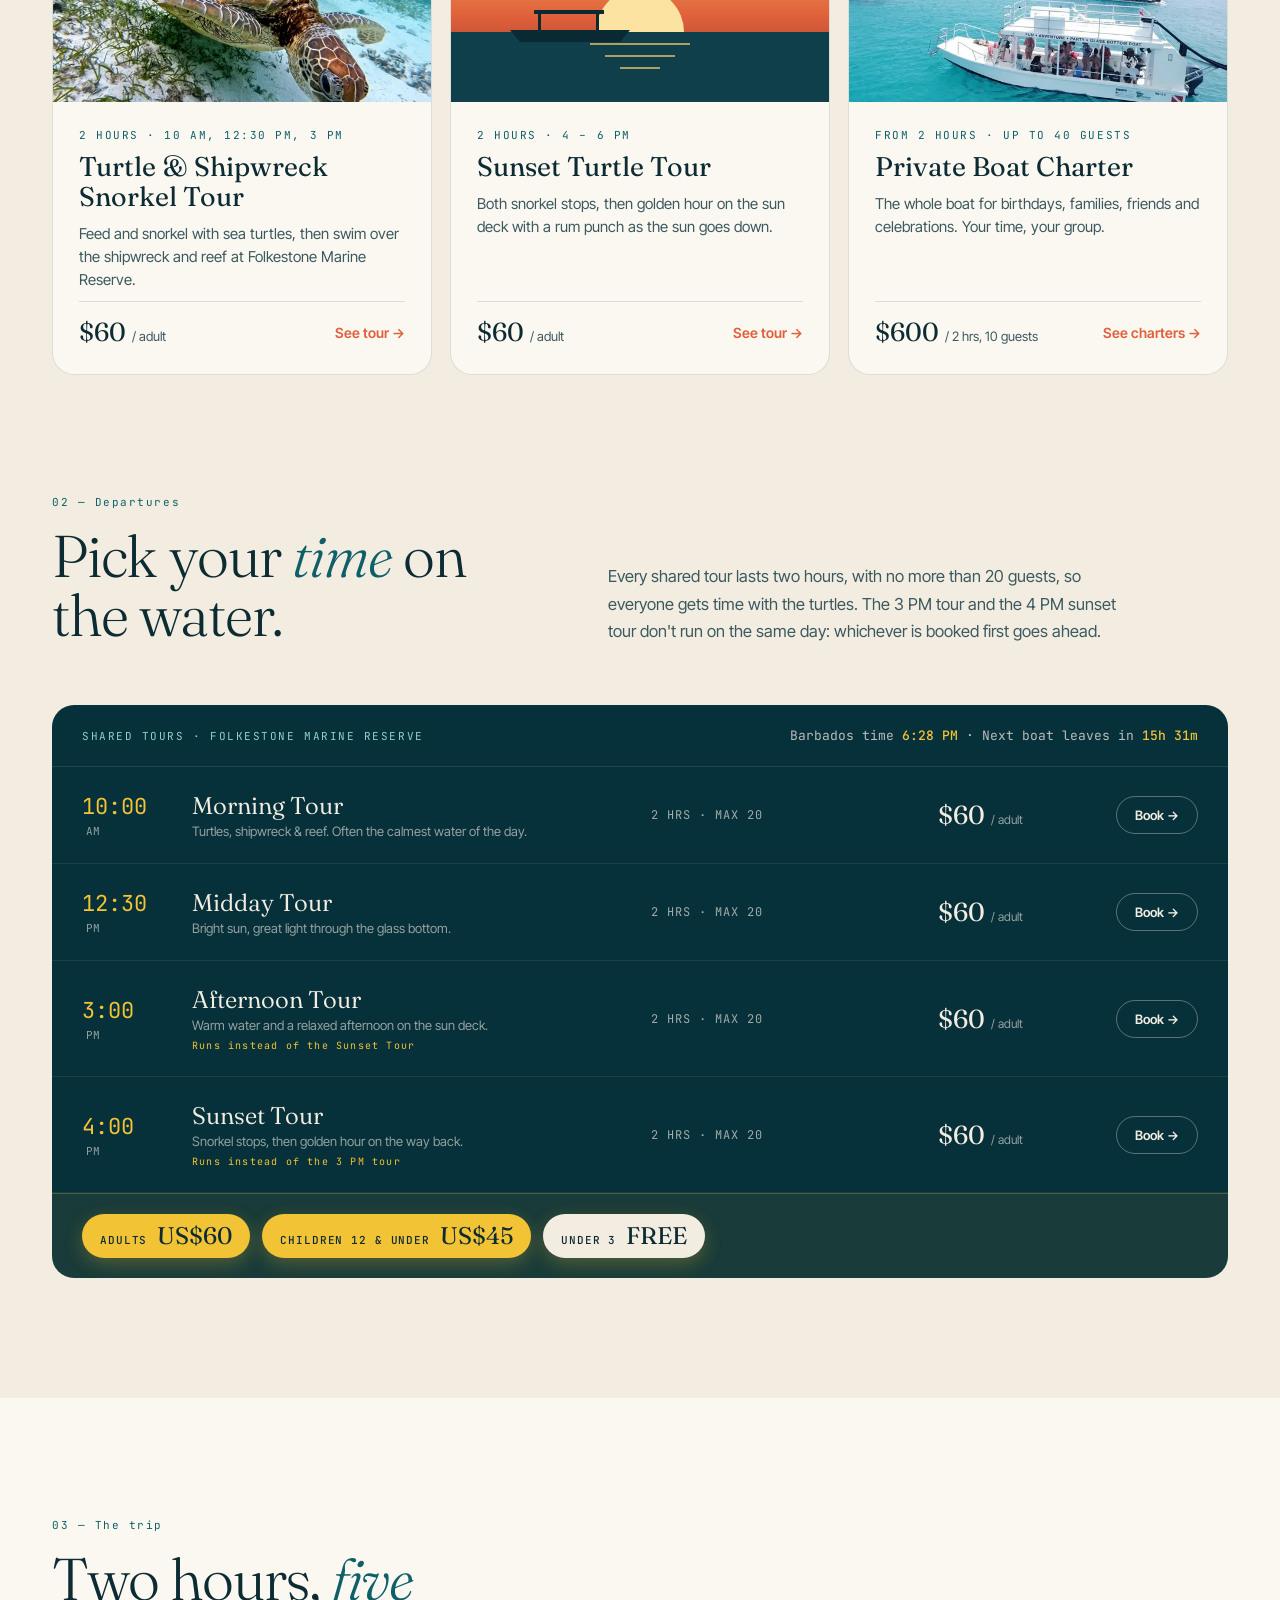
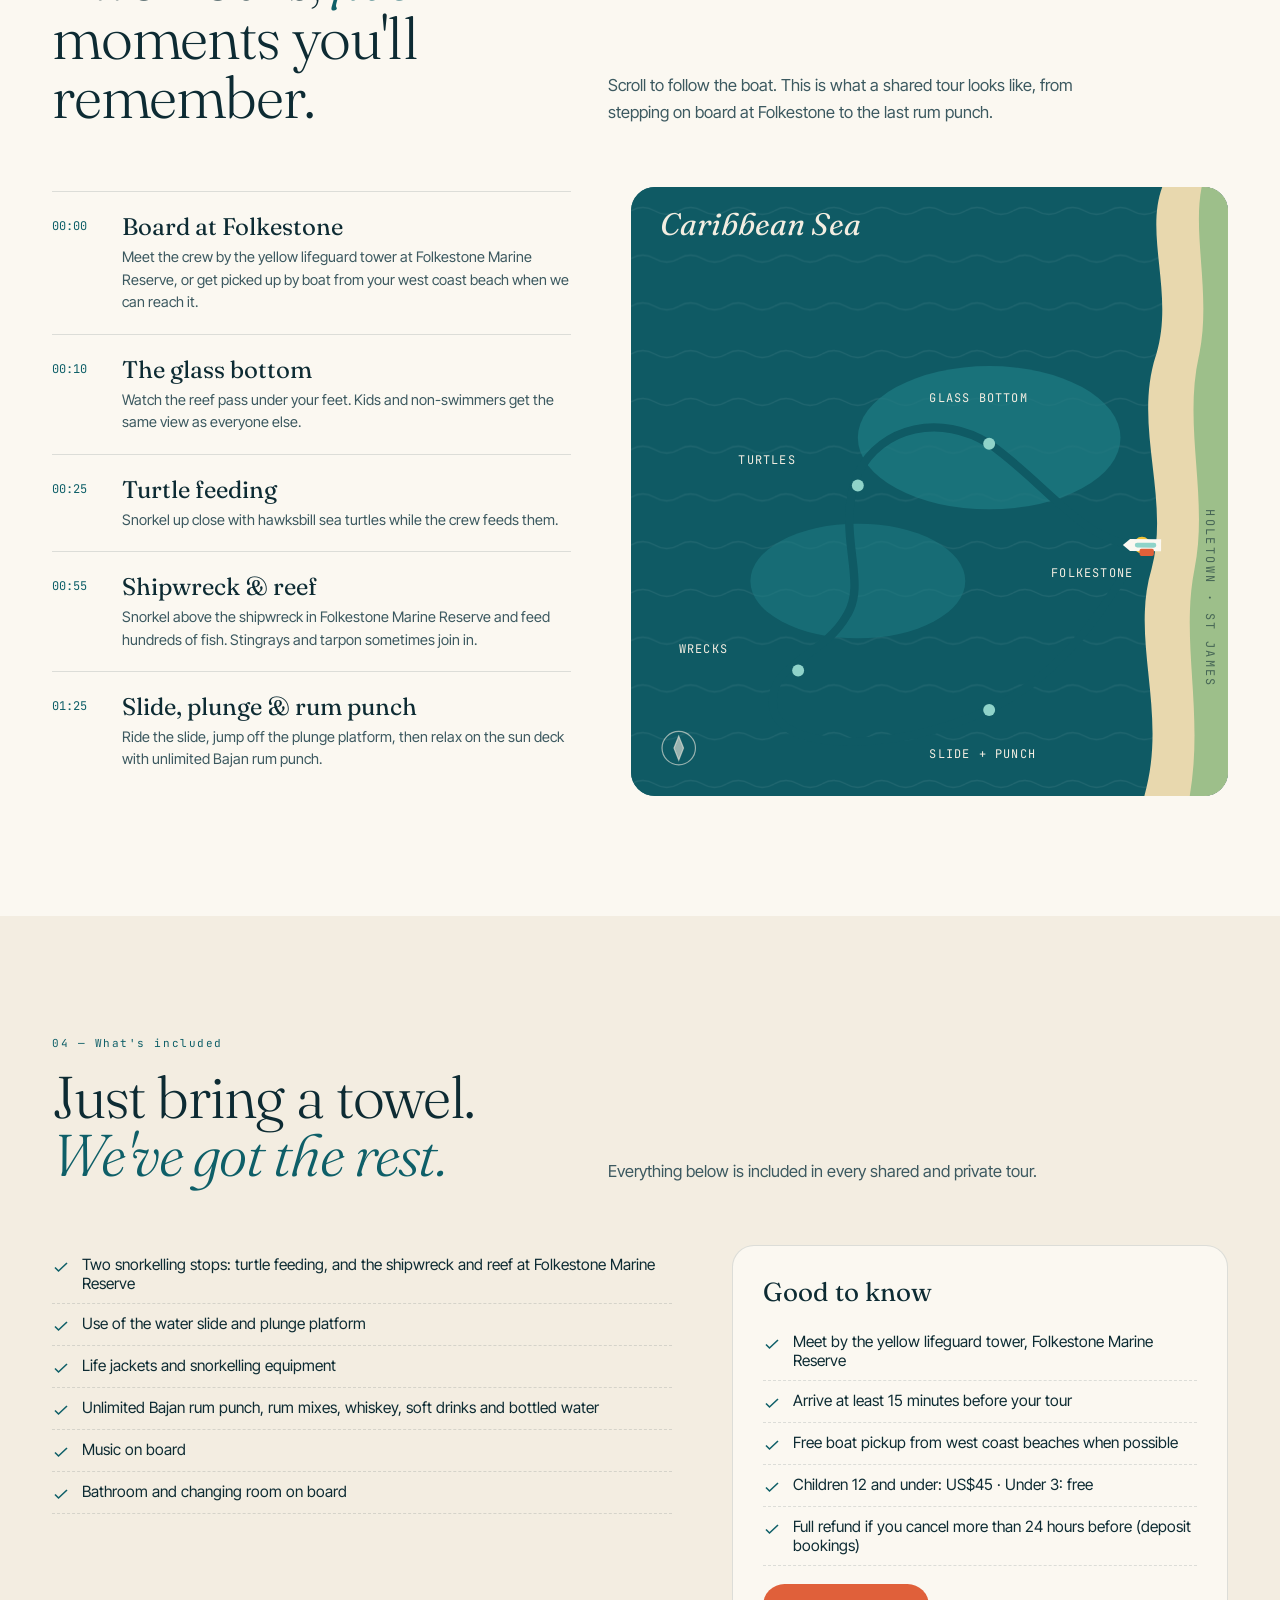
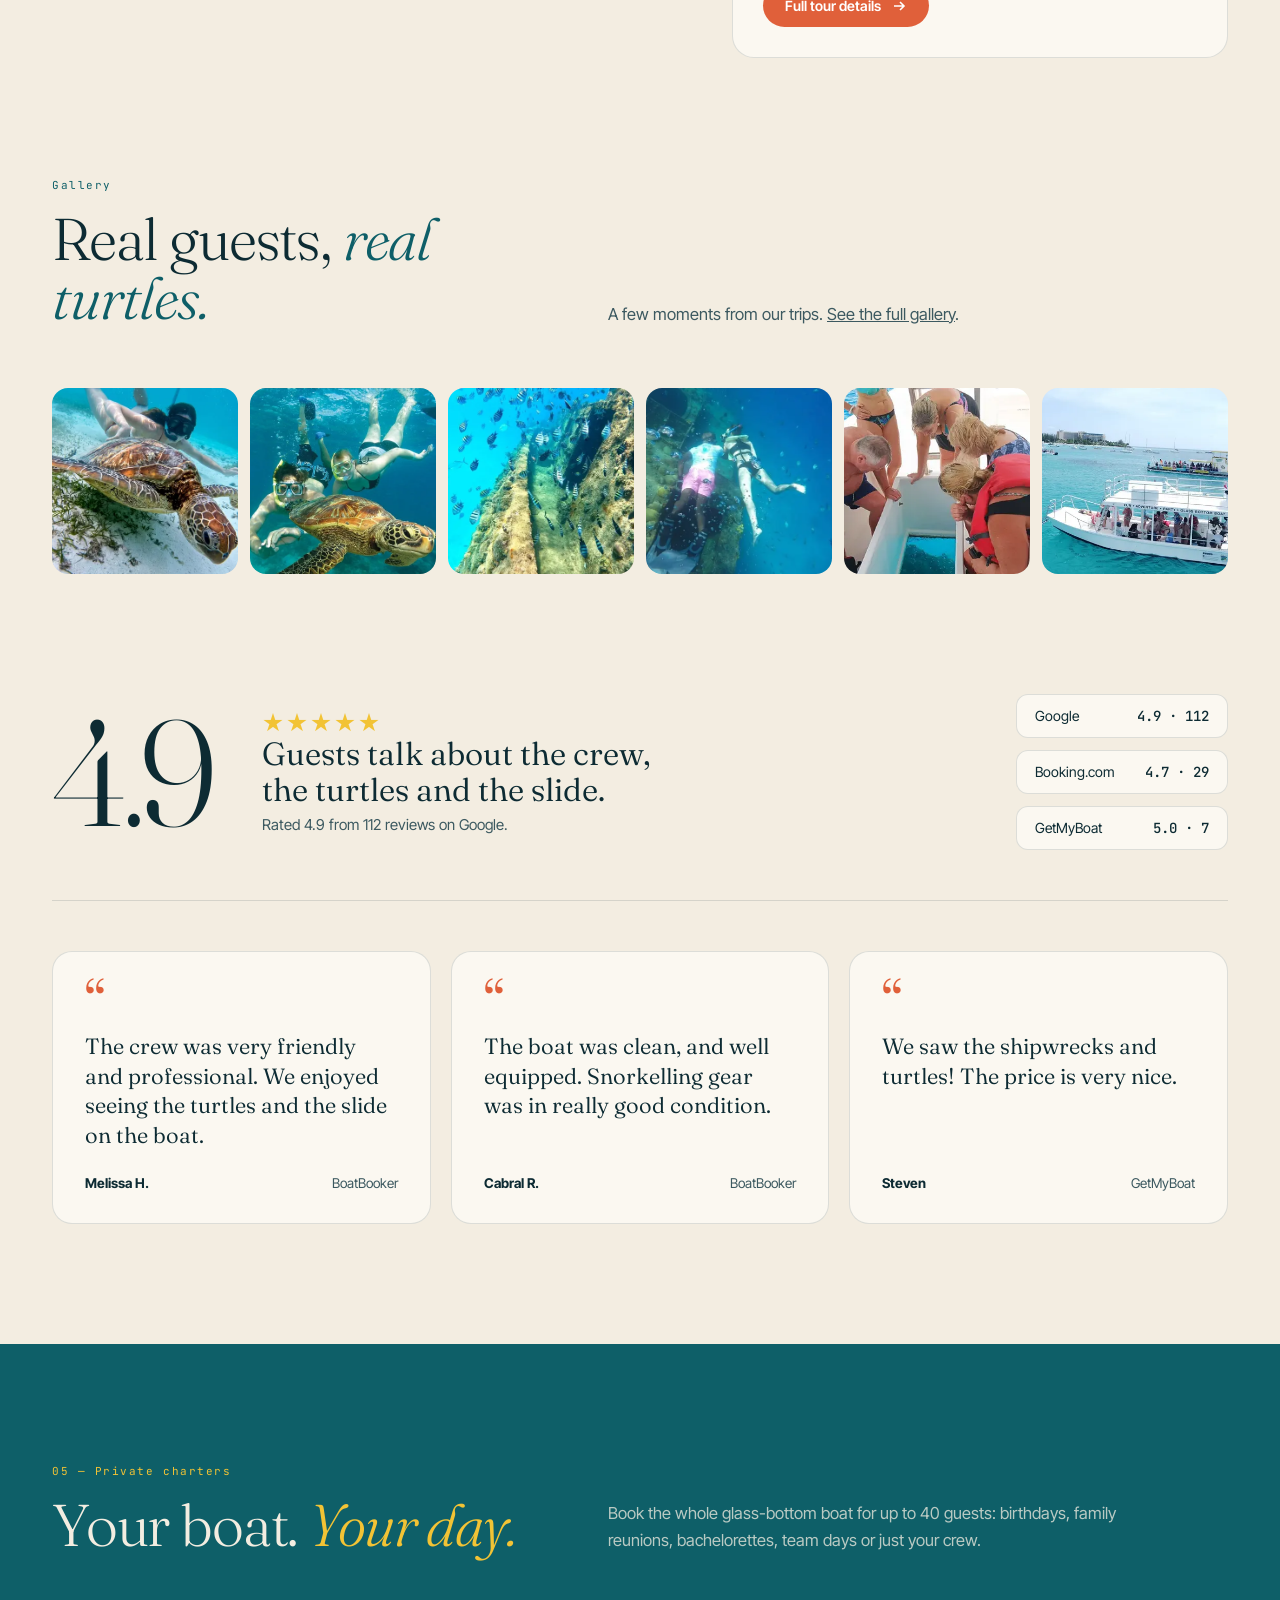
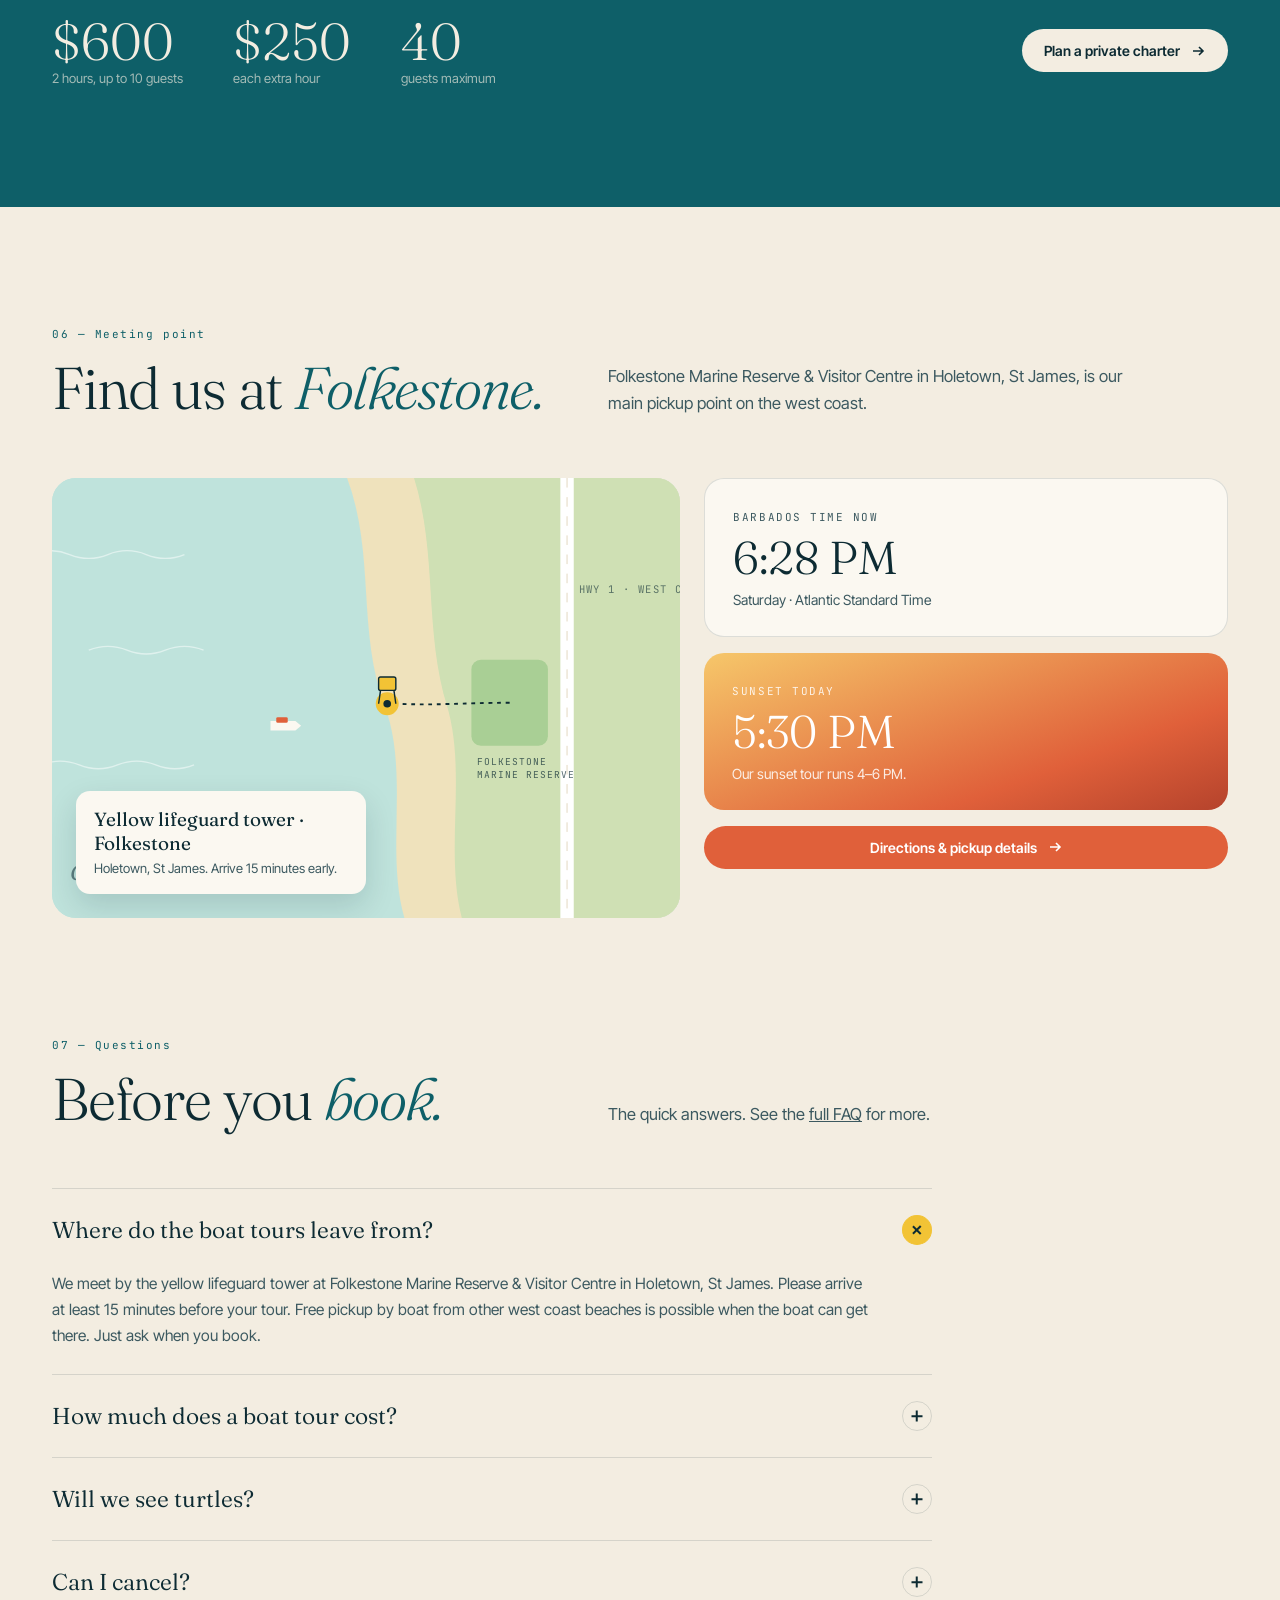
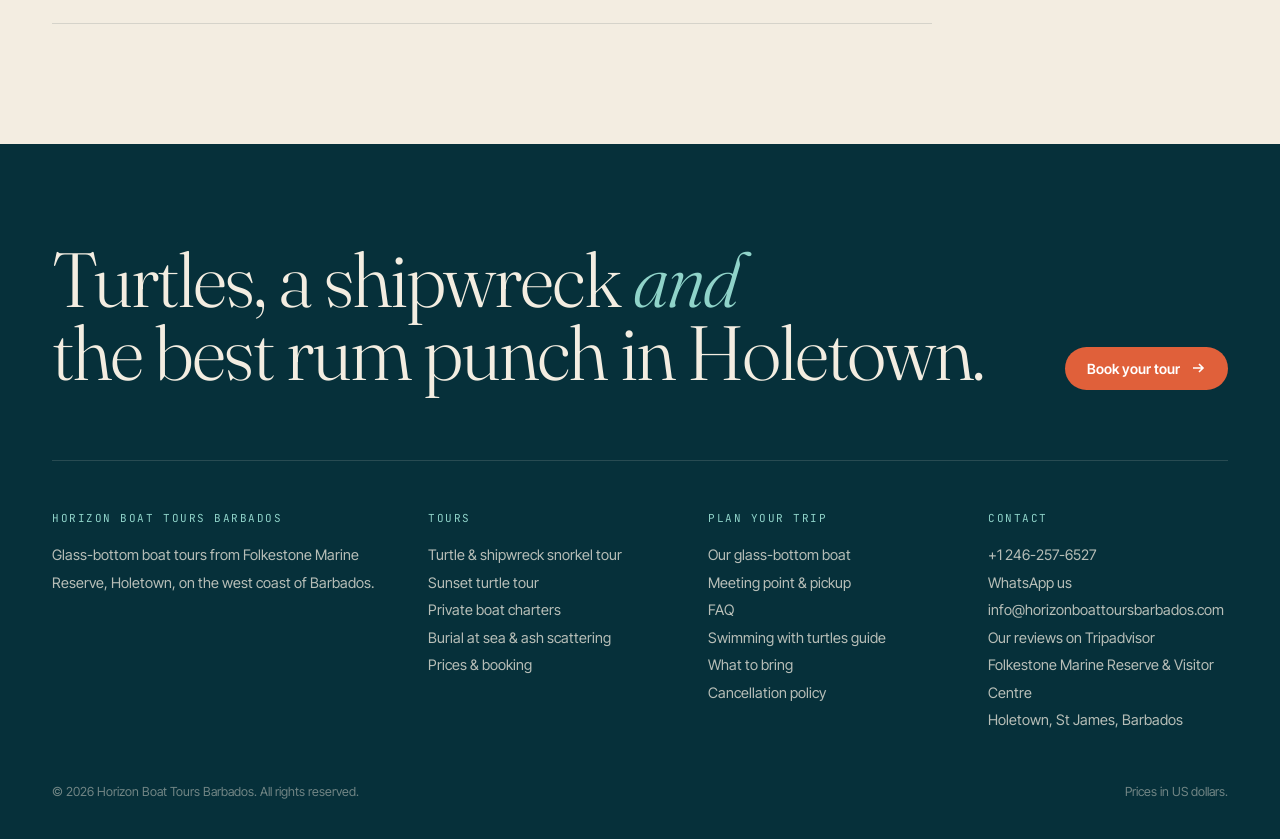
==== commit 8f959293: "Add files via upload" ====
--- a/index.html
+++ b/index.html
@@ -29,20 +29,16 @@
 <body>
 <a class="skip" href="#main">Skip to content</a>
 <div class="toast" id="toast" role="status" aria-live="polite"></div>
-<div class="topbar"><div class="wrap tb-in">
-  <a href="./" class="tb-logo" aria-label="Horizon Boat Tours Barbados, home"><img src="./assets/img/logo-480.webp" alt="Horizon Boat Tours Barbados logo" width="480" height="274"></a>
-  <div class="tb-info">
-    <a class="tb-item tb-call" href="tel:+12462576527"><small>Call or WhatsApp</small><b>+1 246-257-6527</b></a>
-    <span class="tb-item tb-addr"><small>Find us</small><b>Holetown, St James, Barbados</b></span>
-    <a class="tb-ta" href="https://www.tripadvisor.com/Search?q=Horizon%20Boat%20Tours%20Barbados" target="_blank" rel="noopener"><span class="tb-ta-stars" aria-hidden="true">●●●●●</span><span><small>Recommended on</small><b>Tripadvisor</b></span><em>See reviews →</em></a>
-  </div>
-</div></div>
 <nav id="nav" aria-label="Main"><div class="wrap nav-in">
-  <div class="links"><a href="./barbados-turtle-snorkeling-tour/">Turtle & Shipwreck Tour</a><a href="./barbados-sunset-cruise/">Sunset Tour</a><a href="./private-boat-charter-barbados/">Private Charters</a><a href="./glass-bottom-boat-barbados/">Our Boat</a><a href="./faq/">FAQ</a></div>
-  <a href="./book/" class="btn btn-coral">Book a tour <svg viewBox="0 0 16 16" fill="none" stroke="currentColor" stroke-width="1.6" aria-hidden="true"><path d="M3 8h10M9 4l4 4-4 4"/></svg></a>
-  <button class="burger" type="button" aria-label="Open menu" aria-expanded="false" aria-controls="mmenu"><i></i><i></i><i></i></button>
+  <a href="./" class="nav-logo" aria-label="Horizon Boat Tours Barbados, home"><img class="lt" src="./assets/img/logo-light.webp" alt="Horizon Boat Tours Barbados" width="420" height="239"><img class="dk" src="./assets/img/logo.webp" alt="" width="420" height="239" aria-hidden="true"></a>
+  <div class="links"><a href="./" aria-current="page">Home</a><a href="./barbados-turtle-snorkeling-tour/">Turtle & Shipwreck Tour</a><a href="./barbados-sunset-cruise/">Sunset Tour</a><a href="./private-boat-charter-barbados/">Private Charters</a><a href="./glass-bottom-boat-barbados/">Our Boat</a><a href="./gallery/">Gallery</a><a href="./faq/">FAQ</a></div>
+  <div class="nav-r">
+    <a class="ta-pill" href="https://www.tripadvisor.com/Search?q=Horizon%20Boat%20Tours%20Barbados" target="_blank" rel="noopener" aria-label="Read our reviews on Tripadvisor"><span class="dots" aria-hidden="true">●●●●●</span><span class="tx">Tripadvisor <b>reviews</b></span></a>
+    <a href="./book/" class="btn btn-coral">Book a tour <svg viewBox="0 0 16 16" fill="none" stroke="currentColor" stroke-width="1.6" aria-hidden="true"><path d="M3 8h10M9 4l4 4-4 4"/></svg></a>
+    <button class="burger" type="button" aria-label="Open menu" aria-expanded="false" aria-controls="mmenu"><i></i><i></i><i></i></button>
+  </div>
 </div></nav>
-<div class="mmenu" id="mmenu"><a href="./">Home</a><a href="./barbados-turtle-snorkeling-tour/">Turtle & Shipwreck Tour</a><a href="./barbados-sunset-cruise/">Sunset Tour</a><a href="./private-boat-charter-barbados/">Private Charters</a><a href="./glass-bottom-boat-barbados/">Our Boat</a><a href="./faq/">FAQ</a><a href="./folkestone-marine-reserve-meeting-point/">Meeting Point</a><a href="./burial-at-sea-barbados/">Burial at sea</a><a href="./guides/swimming-with-turtles-barbados/">Turtle guide</a><a href="./book/" class="btn btn-coral">Book a tour <svg viewBox="0 0 16 16" fill="none" stroke="currentColor" stroke-width="1.6" aria-hidden="true"><path d="M3 8h10M9 4l4 4-4 4"/></svg></a></div>
+<div class="mmenu" id="mmenu"><a href="./">Home</a><a href="./barbados-turtle-snorkeling-tour/">Turtle & Shipwreck Tour</a><a href="./barbados-sunset-cruise/">Sunset Tour</a><a href="./private-boat-charter-barbados/">Private Charters</a><a href="./glass-bottom-boat-barbados/">Our Boat</a><a href="./gallery/">Gallery</a><a href="./faq/">FAQ</a><a href="./folkestone-marine-reserve-meeting-point/">Meeting Point</a><a href="./burial-at-sea-barbados/">Burial at sea</a><a href="./guides/swimming-with-turtles-barbados/">Turtle guide</a><a href="https://www.tripadvisor.com/Search?q=Horizon%20Boat%20Tours%20Barbados" target="_blank" rel="noopener">Our Tripadvisor reviews</a><a href="./book/" class="btn btn-coral">Book a tour <svg viewBox="0 0 16 16" fill="none" stroke="currentColor" stroke-width="1.6" aria-hidden="true"><path d="M3 8h10M9 4l4 4-4 4"/></svg></a></div>
 <main id="main">
 <header class="hero" id="top">
   <!-- surface -->
@@ -140,14 +136,14 @@
     </g></g></g>
     <!-- fish school -->
     <g class="school"><g transform="translate(0 250)">
-      <g class="fish"><use href="#fishS" transform="translate(0 0) scale(-1 1)"/></g>
-      <g class="fish" style="animation-delay:-.3s"><use href="#fishS" transform="translate(50 -24) scale(-1 1)"/></g>
-      <g class="fish" style="animation-delay:-.6s"><use href="#fishS" transform="translate(62 22) scale(-1 1)"/></g>
-      <g class="fish" style="animation-delay:-.2s"><use href="#fishS" transform="translate(104 -6) scale(-1 1)"/></g>
-      <g class="fish" style="animation-delay:-.8s"><use href="#fishS" transform="translate(120 -40) scale(-1 1)"/></g>
-      <g class="fish" style="animation-delay:-.5s"><use href="#fishS" transform="translate(150 26) scale(-1 1)"/></g>
-      <g class="fish" style="animation-delay:-.1s"><use href="#fishS" transform="translate(178 -18) scale(-1 1)"/></g>
-      <g class="fish" style="animation-delay:-.7s"><use href="#fishS" transform="translate(212 8) scale(-1 1)"/></g>
+      <g class="fish"><use href="#fishS" transform="translate(0 0)"/></g>
+      <g class="fish" style="animation-delay:-.3s"><use href="#fishS" transform="translate(50 -24)"/></g>
+      <g class="fish" style="animation-delay:-.6s"><use href="#fishS" transform="translate(62 22)"/></g>
+      <g class="fish" style="animation-delay:-.2s"><use href="#fishS" transform="translate(104 -6)"/></g>
+      <g class="fish" style="animation-delay:-.8s"><use href="#fishS" transform="translate(120 -40)"/></g>
+      <g class="fish" style="animation-delay:-.5s"><use href="#fishS" transform="translate(150 26)"/></g>
+      <g class="fish" style="animation-delay:-.1s"><use href="#fishS" transform="translate(178 -18)"/></g>
+      <g class="fish" style="animation-delay:-.7s"><use href="#fishS" transform="translate(212 8)"/></g>
     </g></g>
     <!-- bubbles -->
     <g fill="none" stroke="#E8FFFA" stroke-opacity=".7">
@@ -184,9 +180,9 @@
 <section class="sec" id="tours"><div class="wrap">
   <div class="sh"><div class="rv"><span class="num">01 — Our tours</span><h2>Barbados boat tours, <em>your way.</em></h2></div><p class="rv">Join a shared turtle and shipwreck tour with a small group, catch the sunset trip, or book the whole glass-bottom boat for your group.</p></div>
   <div class="tour-cards">
-    <a class="tc rv" href="./barbados-turtle-snorkeling-tour/"><div class="art"><svg viewBox="0 0 400 190" preserveAspectRatio="xMidYMid slice" aria-hidden="true"><defs><linearGradient id="gw" x1="0" y1="0" x2="0" y2="1"><stop offset="0" stop-color="#2BA4A8"/><stop offset="1" stop-color="#0B4A55"/></linearGradient></defs><rect width="400" height="190" fill="url(#gw)"/><g opacity=".25" stroke="#BFF3EC" fill="none"><path d="M0 40 Q 100 20 200 40 T 400 40"/><path d="M0 70 Q 100 50 200 70 T 400 70"/></g><g transform="translate(200 110)"><ellipse rx="46" ry="34" fill="#5B7A3A"/><ellipse rx="38" ry="27" fill="#7C9A4C"/><path d="M-20 -8 L0 -20 L20 -8 L20 10 L0 20 L-20 10 Z" fill="none" stroke="#5B7A3A" stroke-width="3"/><ellipse cx="58" cy="0" rx="16" ry="12" fill="#6E8C45"/><path d="M18 -26 Q 50 -70 80 -60 Q 50 -40 30 -20 Z" fill="#6E8C45"/><path d="M18 26 Q 50 70 80 60 Q 50 40 30 20 Z" fill="#6E8C45"/><path d="M-30 -24 Q -55 -44 -70 -36 Q -50 -26 -38 -16 Z" fill="#6E8C45"/><path d="M-30 24 Q -55 44 -70 36 Q -50 26 -38 16 Z" fill="#6E8C45"/></g><g fill="#BFF3EC" opacity=".6"><circle cx="300" cy="60" r="4"/><circle cx="310" cy="40" r="2.5"/><circle cx="90" cy="150" r="3"/></g></svg></div><div class="bd"><span class="mono">2 hours · 10 AM, 12:30 PM, 3 PM</span><h3>Turtle &amp; Shipwreck Snorkel Tour</h3><p>Feed and snorkel with sea turtles, then swim over the shipwreck and reef at Folkestone Marine Reserve.</p><div class="ft"><b>$60 <small>/ adult</small></b><span>See tour →</span></div></div></a>
+    <a class="tc rv" href="./barbados-turtle-snorkeling-tour/"><div class="art"><img src="./assets/img/gallery/snorkeling-with-sea-turtle-barbados-640.webp" alt="Snorkeller swimming with a sea turtle in Barbados" width="640" height="427" loading="lazy"></div><div class="bd"><span class="mono">2 hours · 10 AM, 12:30 PM, 3 PM</span><h3>Turtle &amp; Shipwreck Snorkel Tour</h3><p>Feed and snorkel with sea turtles, then swim over the shipwreck and reef at Folkestone Marine Reserve.</p><div class="ft"><b>$60 <small>/ adult</small></b><span>See tour →</span></div></div></a>
     <a class="tc rv" href="./barbados-sunset-cruise/"><div class="art"><svg viewBox="0 0 400 190" preserveAspectRatio="xMidYMid slice" aria-hidden="true"><defs><linearGradient id="gs" x1="0" y1="0" x2="0" y2="1"><stop offset="0" stop-color="#F6C76A"/><stop offset=".55" stop-color="#E0603A"/><stop offset="1" stop-color="#7A2E2A"/></linearGradient></defs><rect width="400" height="190" fill="url(#gs)"/><circle cx="200" cy="120" r="44" fill="#FCE3A2"/><rect y="120" width="400" height="70" fill="#0E3F4A"/><g stroke="#F6C76A" stroke-width="2" opacity=".7"><line x1="150" y1="132" x2="250" y2="132"/><line x1="165" y1="144" x2="235" y2="144"/><line x1="180" y1="156" x2="220" y2="156"/></g><g fill="#0A2A33" transform="translate(70 96)"><path d="M0 22 L120 22 L110 34 L10 34 Z"/><rect x="24" y="2" width="70" height="4"/><rect x="28" y="6" width="3" height="16"/><rect x="86" y="6" width="3" height="16"/></g></svg></div><div class="bd"><span class="mono">2 hours · 4 – 6 PM</span><h3>Sunset Turtle Tour</h3><p>Both snorkel stops, then golden hour on the sun deck with a rum punch as the sun goes down.</p><div class="ft"><b>$60 <small>/ adult</small></b><span>See tour →</span></div></div></a>
-    <a class="tc rv" href="./private-boat-charter-barbados/"><div class="art"><img src="./assets/img/glass-bottom-boat-holetown-barbados-480.webp" alt="Horizon's two-deck glass-bottom boat available for private charter in Barbados" width="480" height="482" loading="lazy"></div><div class="bd"><span class="mono">From 2 hours · up to 40 guests</span><h3>Private Boat Charter</h3><p>The whole boat for birthdays, families, friends and celebrations. Your time, your group.</p><div class="ft"><b>$600 <small>/ 2 hrs, 10 guests</small></b><span>See charters →</span></div></div></a>
+    <a class="tc rv" href="./private-boat-charter-barbados/"><div class="art"><img src="./assets/img/gallery/glass-bottom-boat-with-guests-barbados-640.webp" alt="Horizon glass-bottom boat full of guests on a private charter in Barbados" width="640" height="360" loading="lazy"></div><div class="bd"><span class="mono">From 2 hours · up to 40 guests</span><h3>Private Boat Charter</h3><p>The whole boat for birthdays, families, friends and celebrations. Your time, your group.</p><div class="ft"><b>$600 <small>/ 2 hrs, 10 guests</small></b><span>See charters →</span></div></div></a>
   </div>
 </div></section>
 
@@ -247,6 +243,11 @@
   <div class="card rv"><h3>Good to know</h3><ul class="ticks"><li><svg viewBox="0 0 18 18" fill="none" stroke="currentColor" stroke-width="1.6" aria-hidden="true"><path d="M3 9.5l3.5 3.5L15 5"/></svg><span>Meet by the yellow lifeguard tower, Folkestone Marine Reserve</span></li><li><svg viewBox="0 0 18 18" fill="none" stroke="currentColor" stroke-width="1.6" aria-hidden="true"><path d="M3 9.5l3.5 3.5L15 5"/></svg><span>Arrive at least 15 minutes before your tour</span></li><li><svg viewBox="0 0 18 18" fill="none" stroke="currentColor" stroke-width="1.6" aria-hidden="true"><path d="M3 9.5l3.5 3.5L15 5"/></svg><span>Free boat pickup from west coast beaches when possible</span></li><li><svg viewBox="0 0 18 18" fill="none" stroke="currentColor" stroke-width="1.6" aria-hidden="true"><path d="M3 9.5l3.5 3.5L15 5"/></svg><span>Children 12 and under: US$45 · Under 3: free</span></li><li><svg viewBox="0 0 18 18" fill="none" stroke="currentColor" stroke-width="1.6" aria-hidden="true"><path d="M3 9.5l3.5 3.5L15 5"/></svg><span>Full refund if you cancel more than 24 hours before (deposit bookings)</span></li></ul><p style="margin-top:18px"><a class="btn btn-coral" href="./barbados-turtle-snorkeling-tour/">Full tour details <svg viewBox="0 0 16 16" fill="none" stroke="currentColor" stroke-width="1.6" aria-hidden="true"><path d="M3 8h10M9 4l4 4-4 4"/></svg></a></p></div></div>
 </div></section>
 
+<section class="sec" id="photos" style="padding-top:0"><div class="wrap">
+  <div class="sh"><div class="rv"><span class="num">Gallery</span><h2>Real guests, <em>real turtles.</em></h2></div><p class="rv">A few moments from our trips. <a href="./gallery/" style="text-decoration:underline">See the full gallery</a>.</p></div>
+  <div class="gstrip"><a href="./gallery/" class="gs rv"><img src="./assets/img/gallery/snorkeling-with-sea-turtle-barbados-640.webp" alt="Snorkeller swimming beside a sea turtle over the sand in Barbados" width="640" height="427" loading="lazy"></a><a href="./gallery/" class="gs rv"><img src="./assets/img/gallery/couple-swimming-with-turtle-holetown-640.webp" alt="Couple snorkelling with a sea turtle on a Horizon boat tour, Holetown" width="640" height="534" loading="lazy"></a><a href="./gallery/" class="gs rv"><img src="./assets/img/gallery/shipwreck-fish-folkestone-marine-reserve-640.webp" alt="Schools of fish around the shipwreck at Folkestone Marine Reserve, Barbados" width="640" height="427" loading="lazy"></a><a href="./gallery/" class="gs rv"><img src="./assets/img/gallery/snorkelers-over-shipwreck-barbados-640.webp" alt="Snorkellers diving over the shipwreck at Folkestone Marine Reserve" width="640" height="427" loading="lazy"></a><a href="./gallery/" class="gs rv"><img src="./assets/img/gallery/looking-through-glass-bottom-boat-640.webp" alt="Guests looking through the glass bottom of the Horizon boat" width="640" height="288" loading="lazy"></a><a href="./gallery/" class="gs rv"><img src="./assets/img/gallery/glass-bottom-boat-with-guests-barbados-640.webp" alt="Horizon glass-bottom boat full of guests off the west coast of Barbados" width="640" height="360" loading="lazy"></a></div>
+</div></section>
+
 <section class="sec" id="reviews" style="padding-top:0"><div class="wrap">
   <div class="rev-top rv">
     <div class="score">4.9</div>
--- a/assets/css/style.css
+++ b/assets/css/style.css
@@ -490,27 +490,32 @@
 }
 nav.bc{position:static;background:none!important;box-shadow:none!important;color:inherit;backdrop-filter:none}
 
-/* ===== round 2: white top bar, sticky dark nav, client tweaks ===== */
-.topbar{background:#fff;color:var(--ink);border-bottom:1px solid var(--line);position:relative;z-index:101}
-.tb-in{display:flex;align-items:center;justify-content:space-between;gap:24px;min-height:78px;padding-top:8px;padding-bottom:8px}
-.tb-logo img{height:58px;width:auto;display:block}
-.tb-info{display:flex;align-items:center;gap:30px}
-.tb-item{display:flex;flex-direction:column;line-height:1.2}
-.tb-item small{font-family:var(--mono);font-size:10px;letter-spacing:.12em;text-transform:uppercase;color:var(--ink2)}
-.tb-item b{font-size:15px;font-weight:600;color:var(--ink)}
-.tb-call:hover b{color:var(--blue)}
-.tb-ta{display:flex;align-items:center;gap:10px;border:1.5px solid #34E0A1;border-radius:12px;padding:8px 14px;background:#F2FFF9;transition:transform .25s,box-shadow .25s}
-.tb-ta:hover{transform:translateY(-2px);box-shadow:0 8px 20px rgba(0,170,108,.18)}
-.tb-ta-stars{color:#00AA6C;font-size:11px;letter-spacing:1px}
-.tb-ta small{display:block;font-size:10px;color:#3b5;color:#2F6B55;letter-spacing:.04em}
-.tb-ta b{display:block;font-size:15px;color:#00392A;font-weight:700;line-height:1.1}
-.tb-ta em{font-style:normal;font-size:12.5px;font-weight:600;color:#00AA6C;margin-left:4px}
-#nav{position:sticky;top:0;background:var(--deep);color:var(--sand);box-shadow:0 1px 0 rgba(255,255,255,.06)}
-#nav.solid{background:var(--deep);color:var(--sand);box-shadow:0 8px 24px rgba(0,0,0,.18)}
-#nav .nav-in{height:60px}
-.hero{height:calc(100svh - 140px);min-height:620px;max-height:900px}
-.phero{padding:70px 0 80px}
-.mmenu{padding-top:150px}
+/* ===== round 3 ===== */
+/* logo in nav, no box: light version over dark, original on light (scrolled) nav */
+.nav-logo{display:flex;align-items:center}
+.nav-logo img{height:62px;width:auto;display:block}
+.nav-logo .dk{display:none}
+#nav.solid .nav-logo .lt{display:none}
+#nav.solid .nav-logo .dk{display:block}
+.menu-open #nav .nav-logo .lt{display:block}
+.menu-open #nav .nav-logo .dk{display:none}
+.nav-in{gap:24px}
+.links{gap:24px}
+.nav-r{display:flex;align-items:center;gap:12px}
+.ta-pill{display:inline-flex;align-items:center;gap:8px;border:1.5px solid #34E0A1;border-radius:999px;padding:7px 13px;font-size:13px;font-weight:500;background:rgba(52,224,161,.12);transition:transform .25s,background .25s;white-space:nowrap}
+.ta-pill:hover{transform:translateY(-2px);background:rgba(52,224,161,.22)}
+.ta-pill .dots{color:#34E0A1;font-size:9px;letter-spacing:1px}
+#nav.solid .ta-pill{background:#F2FFF9;color:#00392A}
+#nav.solid .ta-pill .dots{color:#00AA6C}
+.mmenu{padding-top:110px}
+@media (max-width:1240px){.links{display:none}.burger{display:block}}
+@media (max-width:980px){.nav-r .btn{display:none}}
+@media (max-width:680px){
+  .nav-logo img{height:48px}
+  .ta-pill{padding:6px 10px;font-size:12px}
+  .ta-pill .tx b{display:none}
+  .ta-pill .dots{display:none}
+}
 /* green WhatsApp everywhere */
 .mbar a.w{background:#25D366;color:#fff}
 .wa,a.wa{background:#25D366!important;color:#fff!important}
@@ -520,24 +525,36 @@
 .price-tags .pt small{font-family:var(--mono);font-size:11px;letter-spacing:.08em;text-transform:uppercase;font-weight:500}
 .price-tags .pt b{font-family:var(--serif);font-weight:400;font-size:24px;line-height:1}
 .price-tags .pt.free{background:var(--sand)}
-@media (max-width:980px){
-  .tb-addr{display:none}
-  .nav-in .btn{display:inline-flex;padding:9px 16px;font-size:13px}
-}
-@media (max-width:680px){
-  .tb-in{min-height:64px;gap:10px}
-  .tb-logo img{height:44px}
-  .tb-info{gap:8px}
-  .tb-call small{display:none}
-  .tb-call b{font-size:0}
-  .tb-call b::before{content:"☎";font-size:20px;display:grid;place-items:center;width:40px;height:40px;border-radius:12px;background:var(--paper);border:1px solid var(--line)}
-  .tb-ta{padding:6px 10px;gap:6px}
-  .tb-ta em,.tb-ta small,.tb-ta-stars{display:none}
-  .tb-ta b{font-size:13px}
-  .hero{height:auto;min-height:calc(100svh - 124px)}
-  .hero-in{padding-top:40px}
-  .phero{padding:44px 0 56px}
-  .board-foot.price-tags{padding:16px}
-  .price-tags .pt{padding:8px 14px}
-  .price-tags .pt b{font-size:20px}
-}
+@media (max-width:680px){.board-foot.price-tags{padding:16px}.price-tags .pt{padding:8px 14px}.price-tags .pt b{font-size:20px}}
+/* sea decorations on inner pages */
+.deco-b{position:absolute;left:0;right:0;bottom:0;width:100%;height:160px;z-index:1;pointer-events:none;color:var(--glass)}
+.deco-r{position:absolute;right:4%;top:50%;transform:translateY(-38%);width:min(30vw,340px);height:auto;z-index:1;pointer-events:none;color:var(--glass);opacity:.5}
+.deco-b .sf,.deco-r .sf{fill:none;stroke:currentColor;stroke-width:1.6;stroke-linecap:round}
+.deco-b{opacity:.45}
+.deco-r .bob{animation:dbob 5s ease-in-out infinite}
+.deco-r .bob.d2{animation-delay:-1.6s}.deco-r .bob.d3{animation-delay:-3.1s}.deco-r .bob.slow{animation-duration:8s}
+@keyframes dbob{0%,100%{translate:0 0}50%{translate:0 -8px}}
+.phero .wrap{z-index:2}
+@media (max-width:980px){.deco-r{opacity:.22;width:44vw;right:-6%;top:auto;bottom:40px;transform:none}}
+@media (prefers-reduced-motion:reduce){.deco-r .bob{animation:none}}
+/* gallery */
+.gstrip{display:grid;grid-template-columns:repeat(6,1fr);gap:12px}
+.gs{border-radius:16px;overflow:hidden;aspect-ratio:1/1;display:block}
+.gs img{width:100%;height:100%;object-fit:cover;transition:transform .6s}
+.gs:hover img{transform:scale(1.06)}
+.gallery{columns:3 320px;column-gap:16px}
+.gi{display:block;margin:0 0 16px;border-radius:18px;overflow:hidden;break-inside:avoid;cursor:zoom-in;background:var(--paper)}
+.gi img{width:100%;height:auto;display:block;transition:transform .6s}
+.gi:hover img{transform:scale(1.04)}
+.lb{position:fixed;inset:0;z-index:300;background:rgba(4,22,27,.94);display:flex;align-items:center;justify-content:center;padding:40px 70px}
+.lb[hidden]{display:none}
+.lb figure{max-width:100%;max-height:100%;text-align:center}
+.lb img{max-width:100%;max-height:82vh;border-radius:12px;display:block;margin:0 auto}
+.lb figcaption{color:rgba(243,237,225,.8);font-size:14px;margin-top:12px}
+.lb button{position:absolute;color:#fff;font-size:44px;line-height:1;width:56px;height:56px;border-radius:50%;background:rgba(255,255,255,.08)}
+.lb button:hover{background:rgba(255,255,255,.18)}
+.lb-x{top:18px;right:18px;font-size:34px!important}
+.lb-p{left:12px;top:50%;transform:translateY(-50%)}
+.lb-n{right:12px;top:50%;transform:translateY(-50%)}
+@media (max-width:980px){.gstrip{grid-template-columns:repeat(3,1fr)}}
+@media (max-width:680px){.gstrip{grid-template-columns:repeat(2,1fr)}.lb{padding:60px 8px}.lb-p,.lb-n{top:auto;bottom:14px;transform:none}}
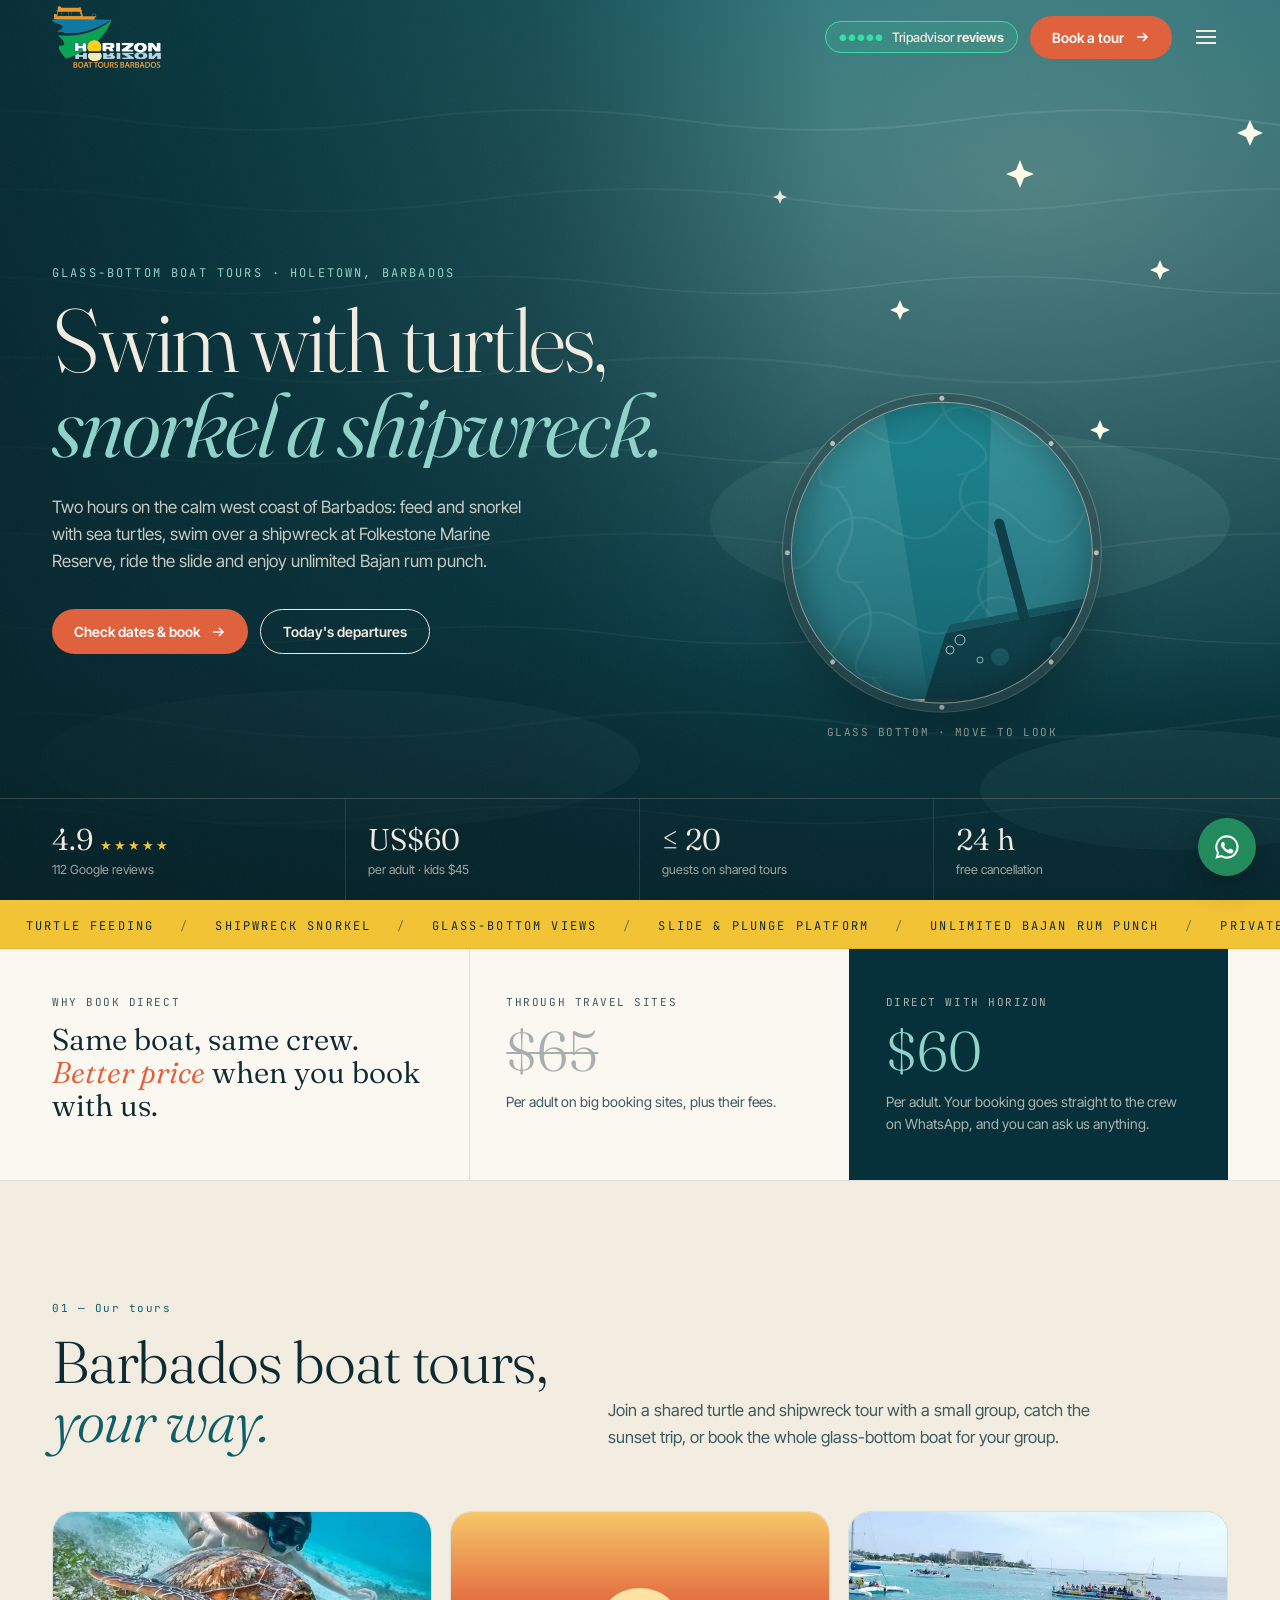
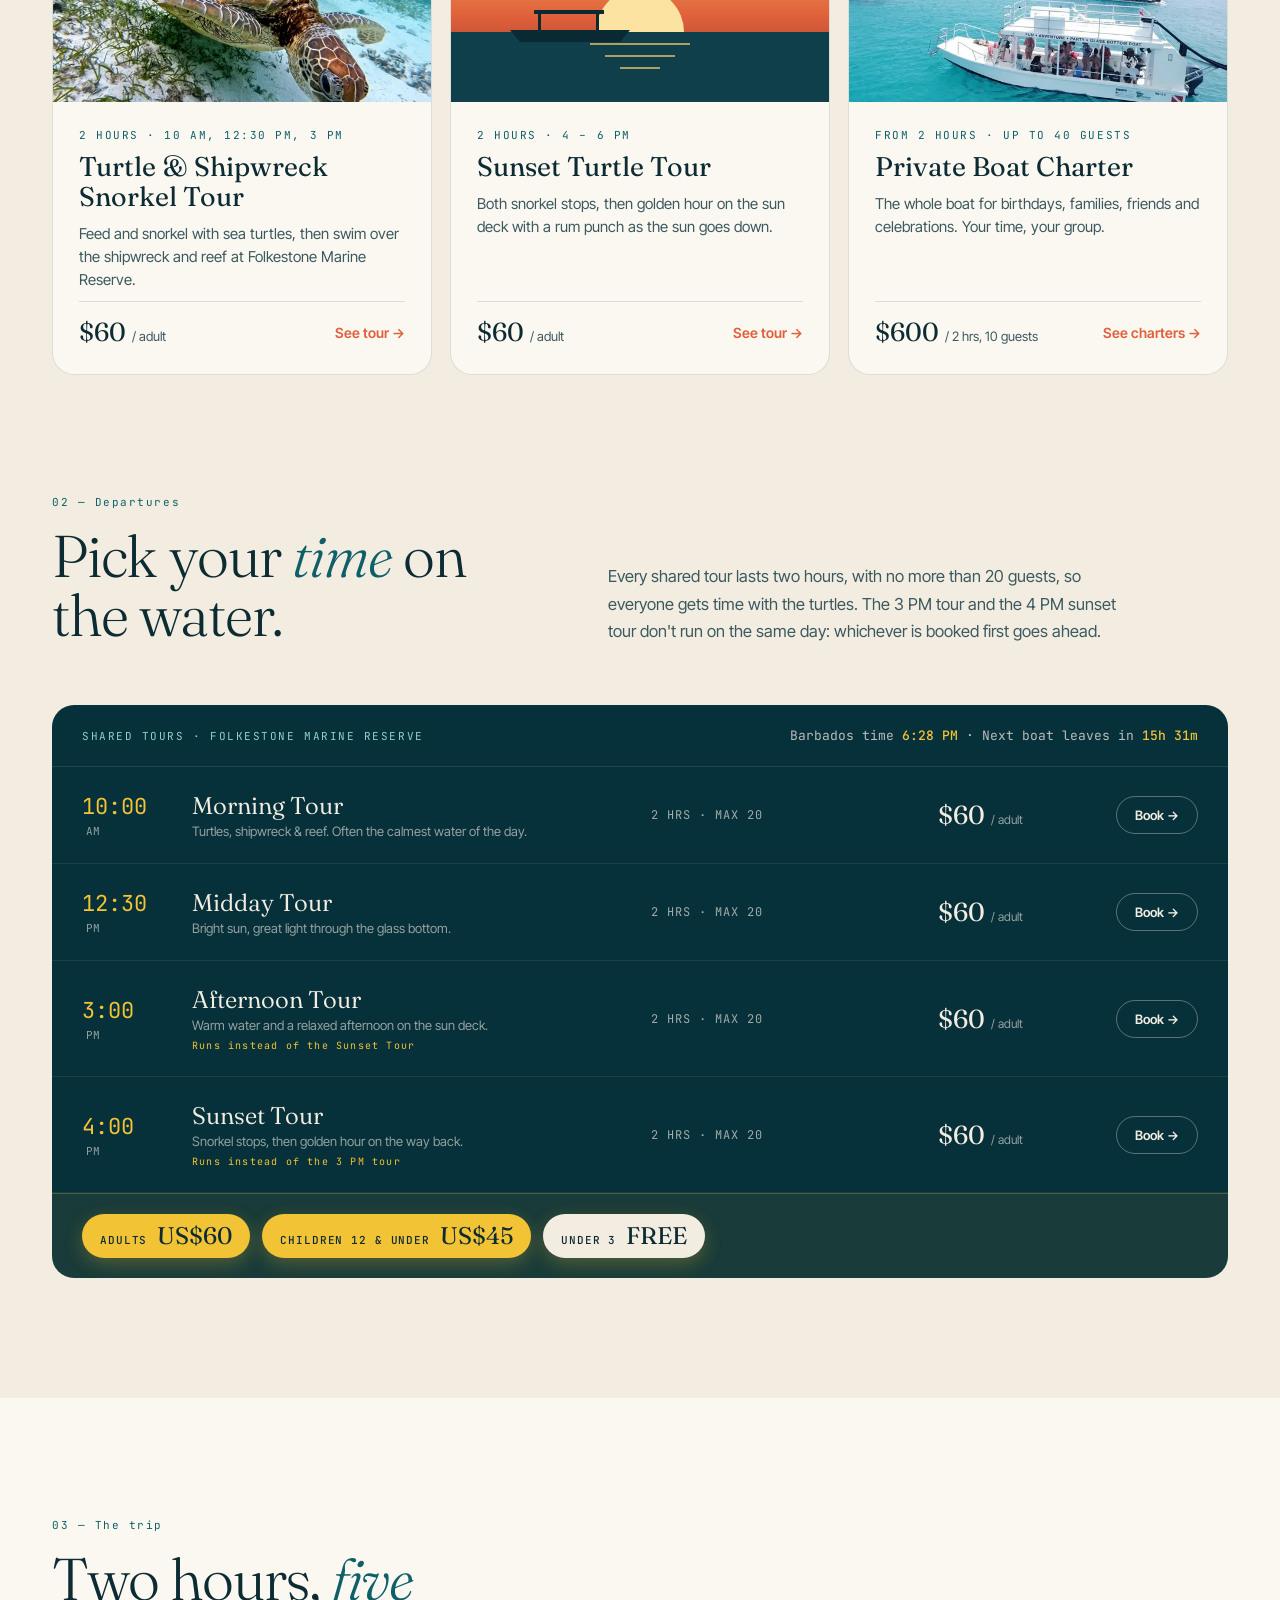
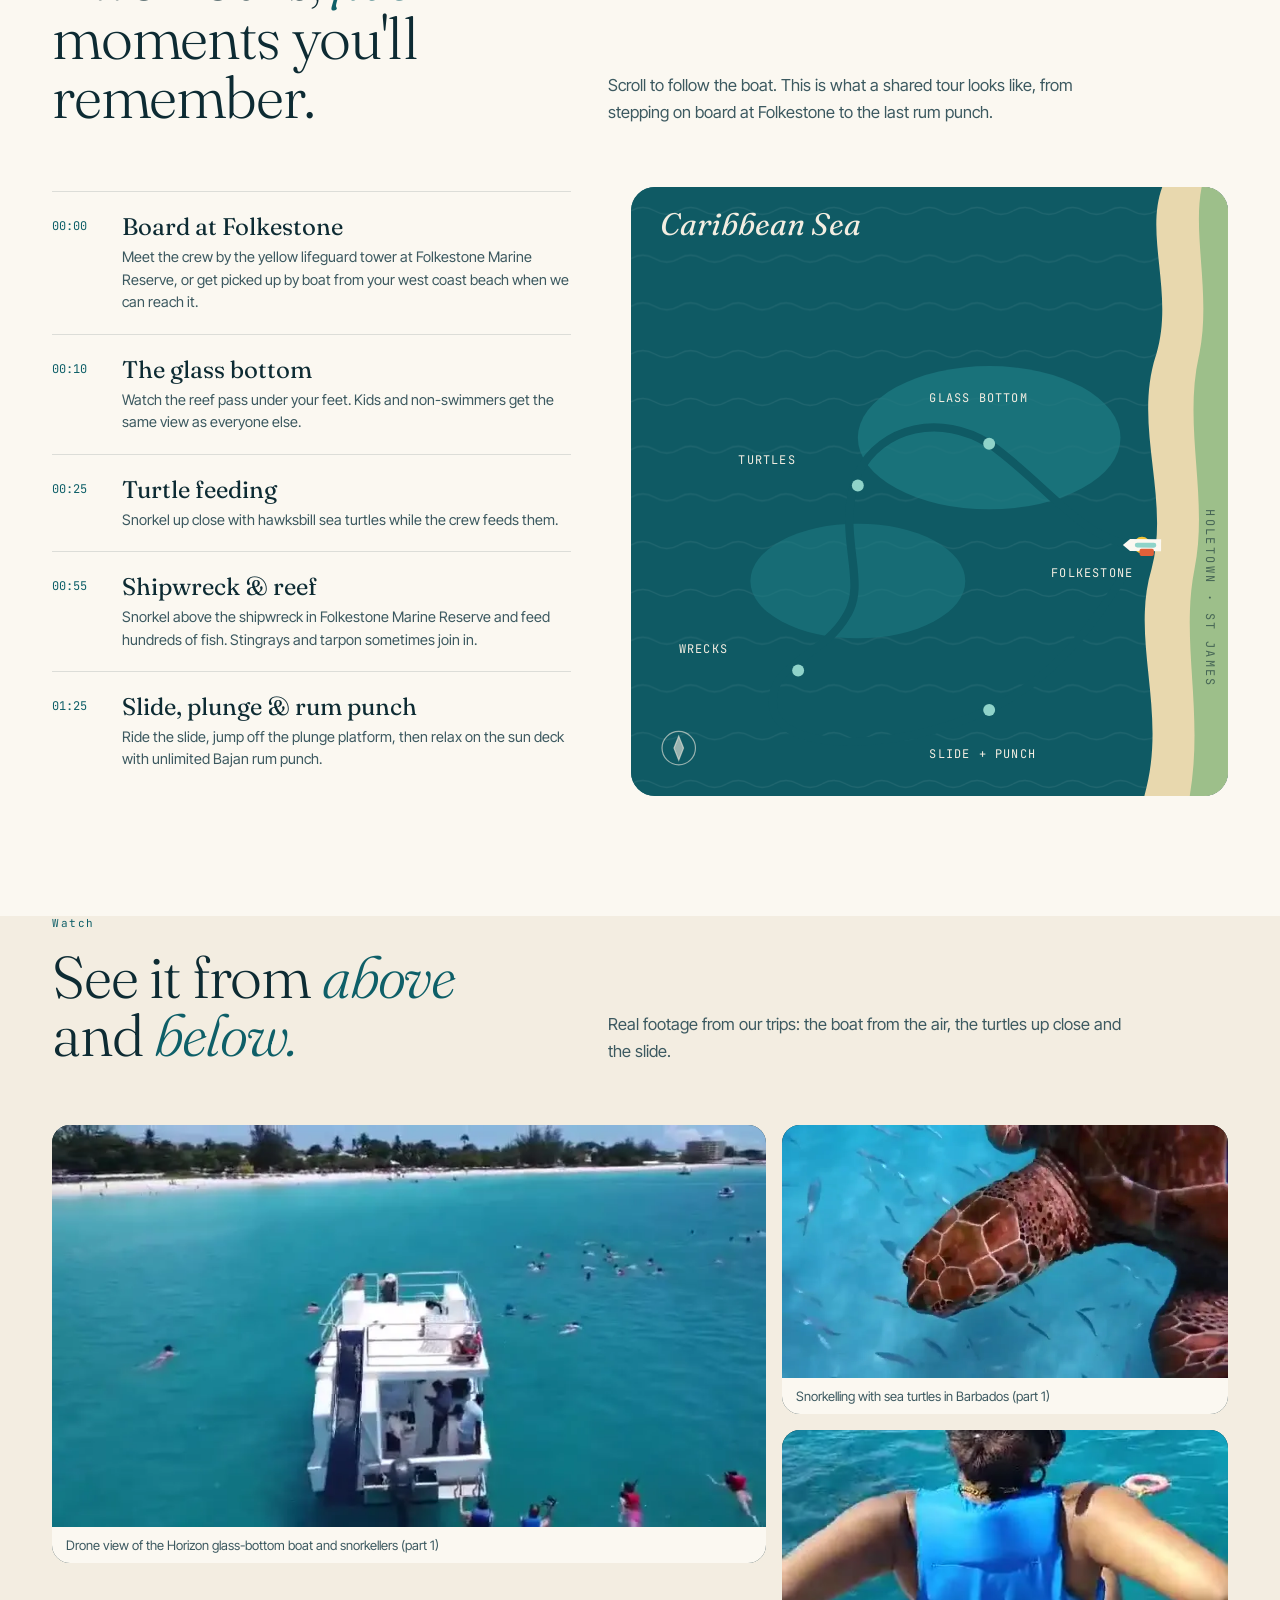
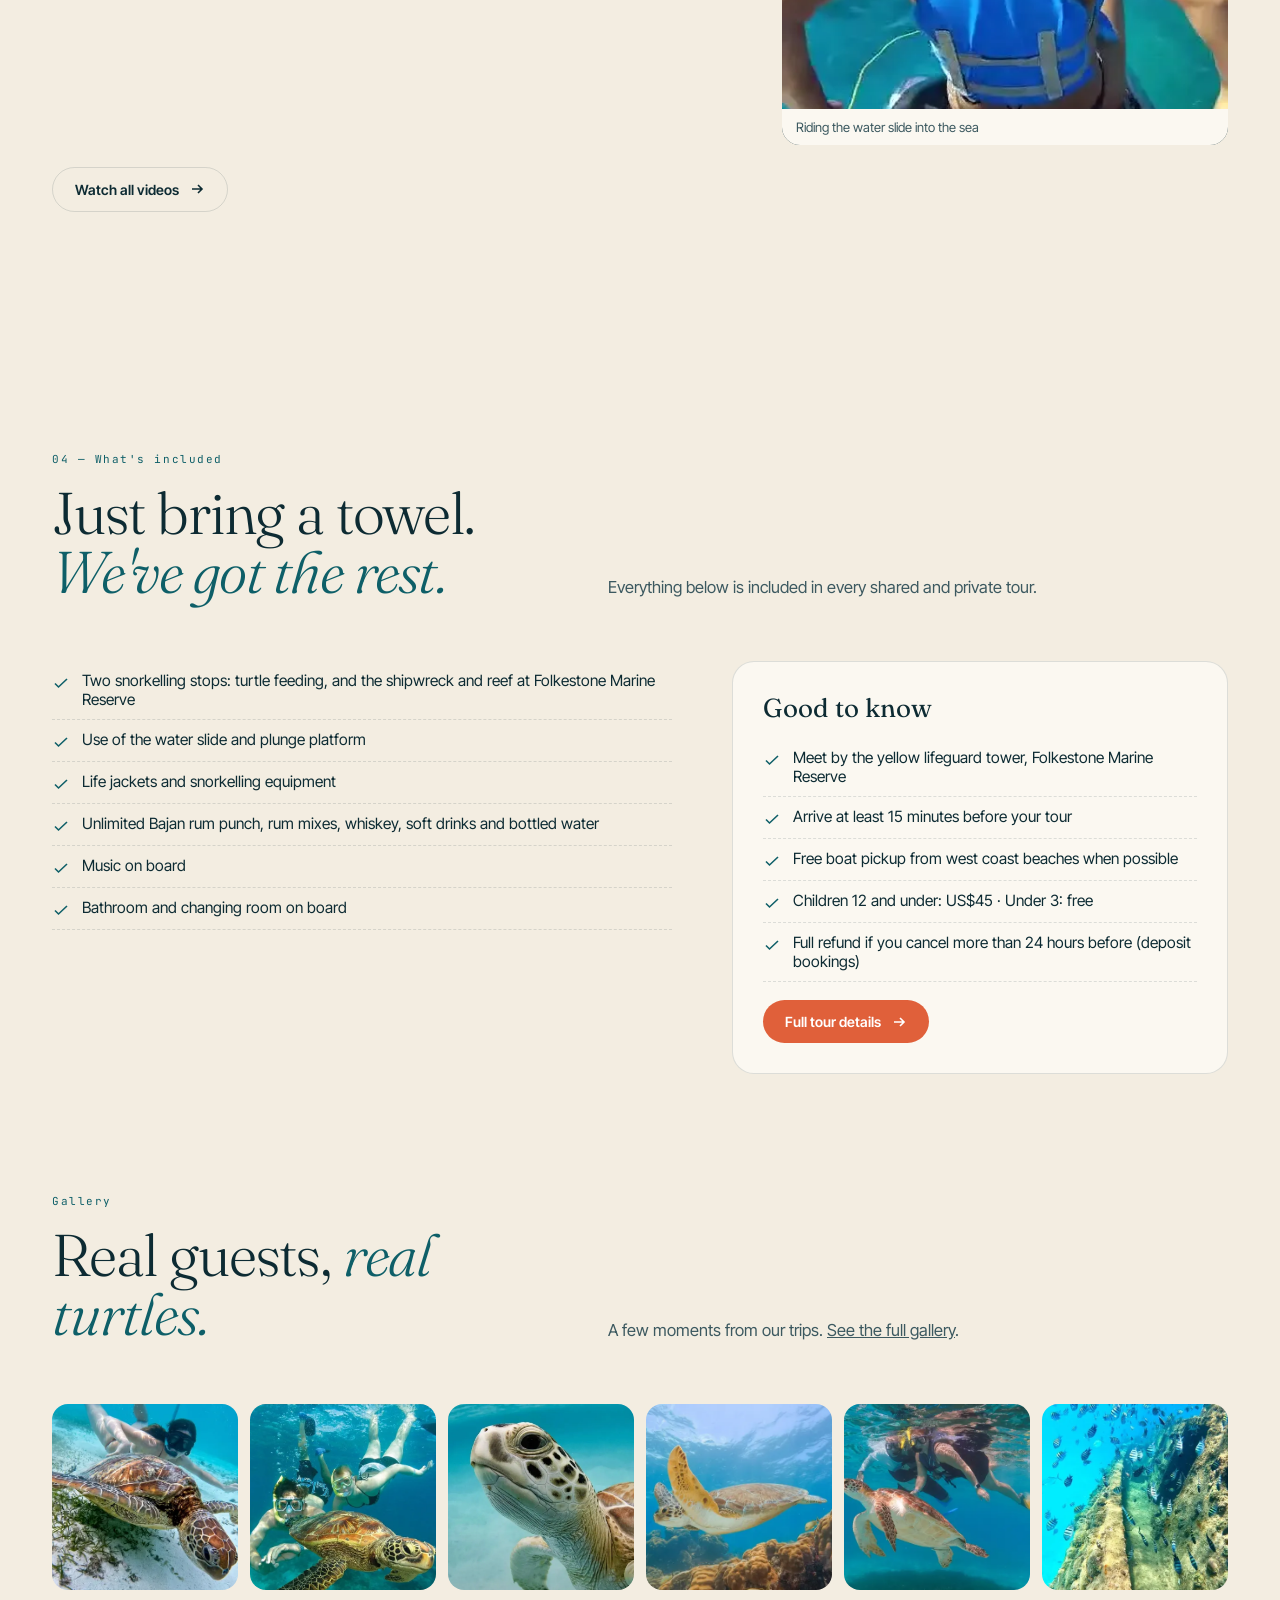
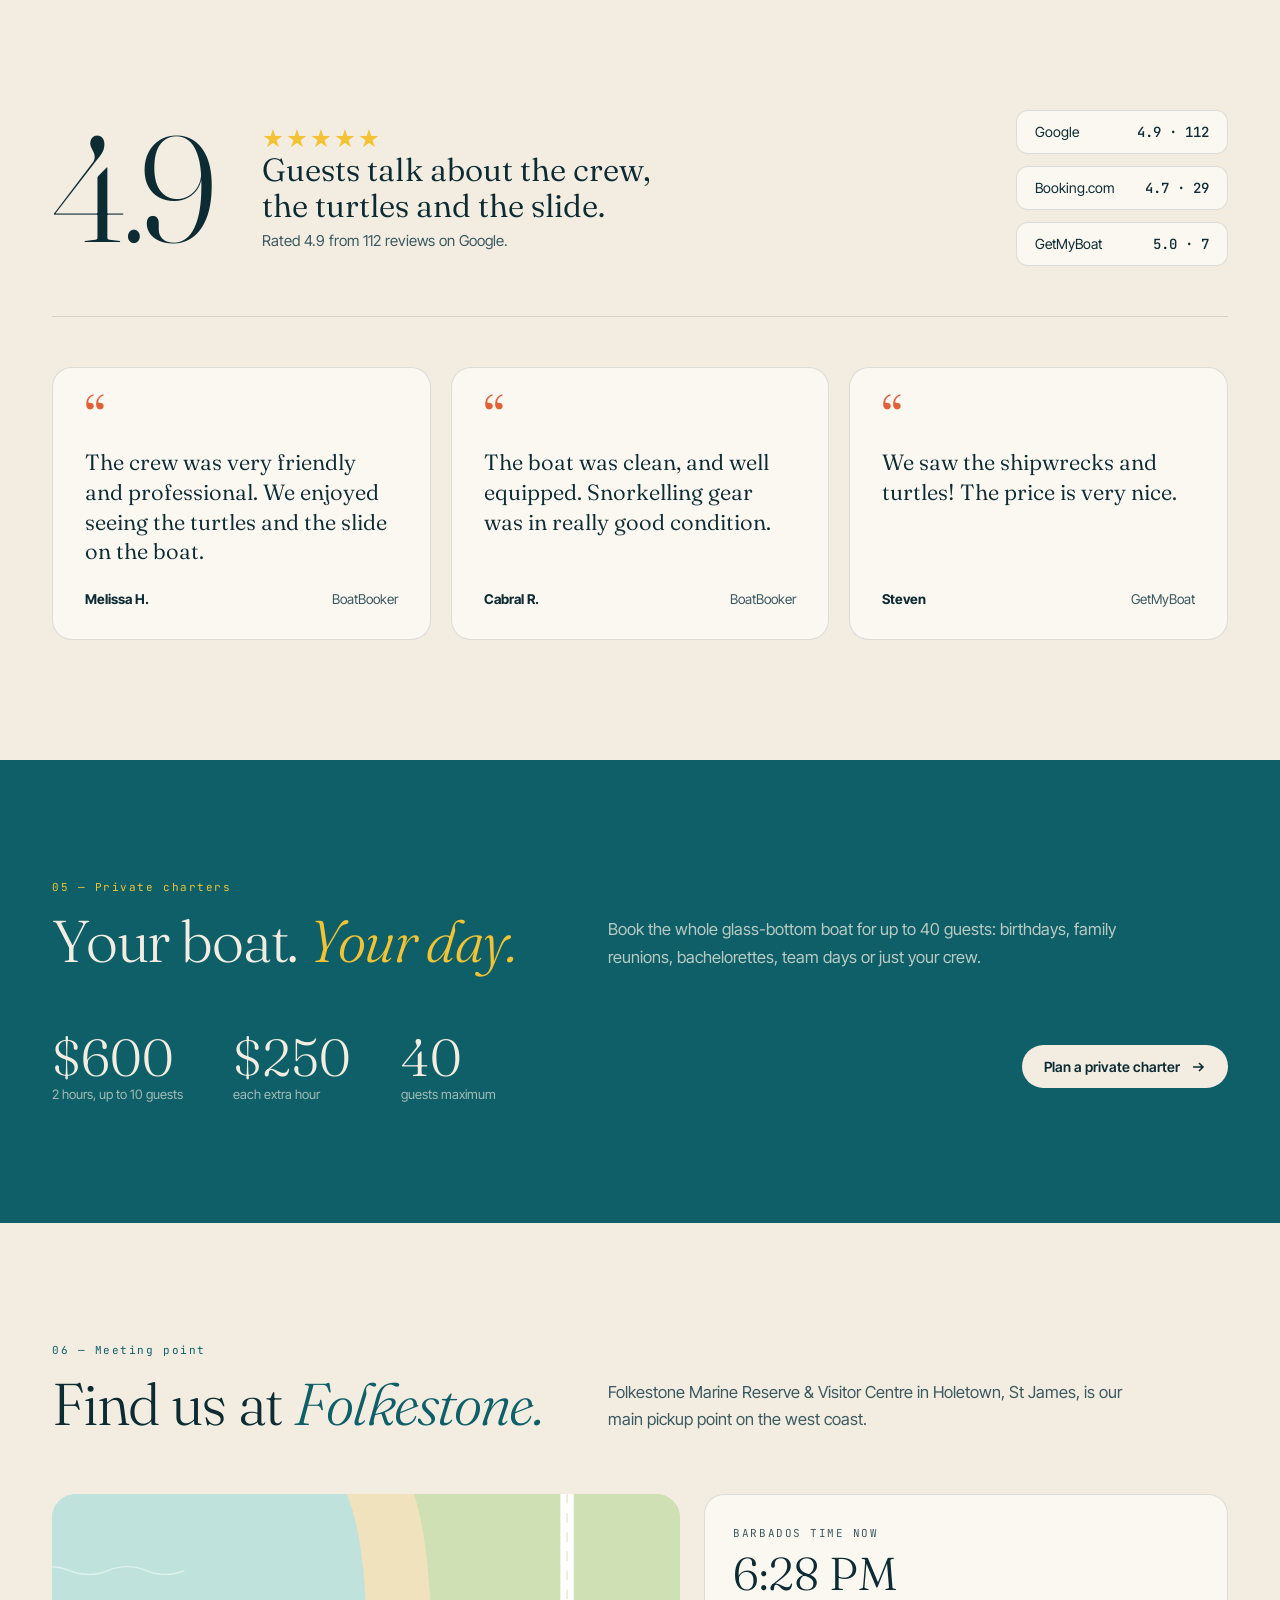
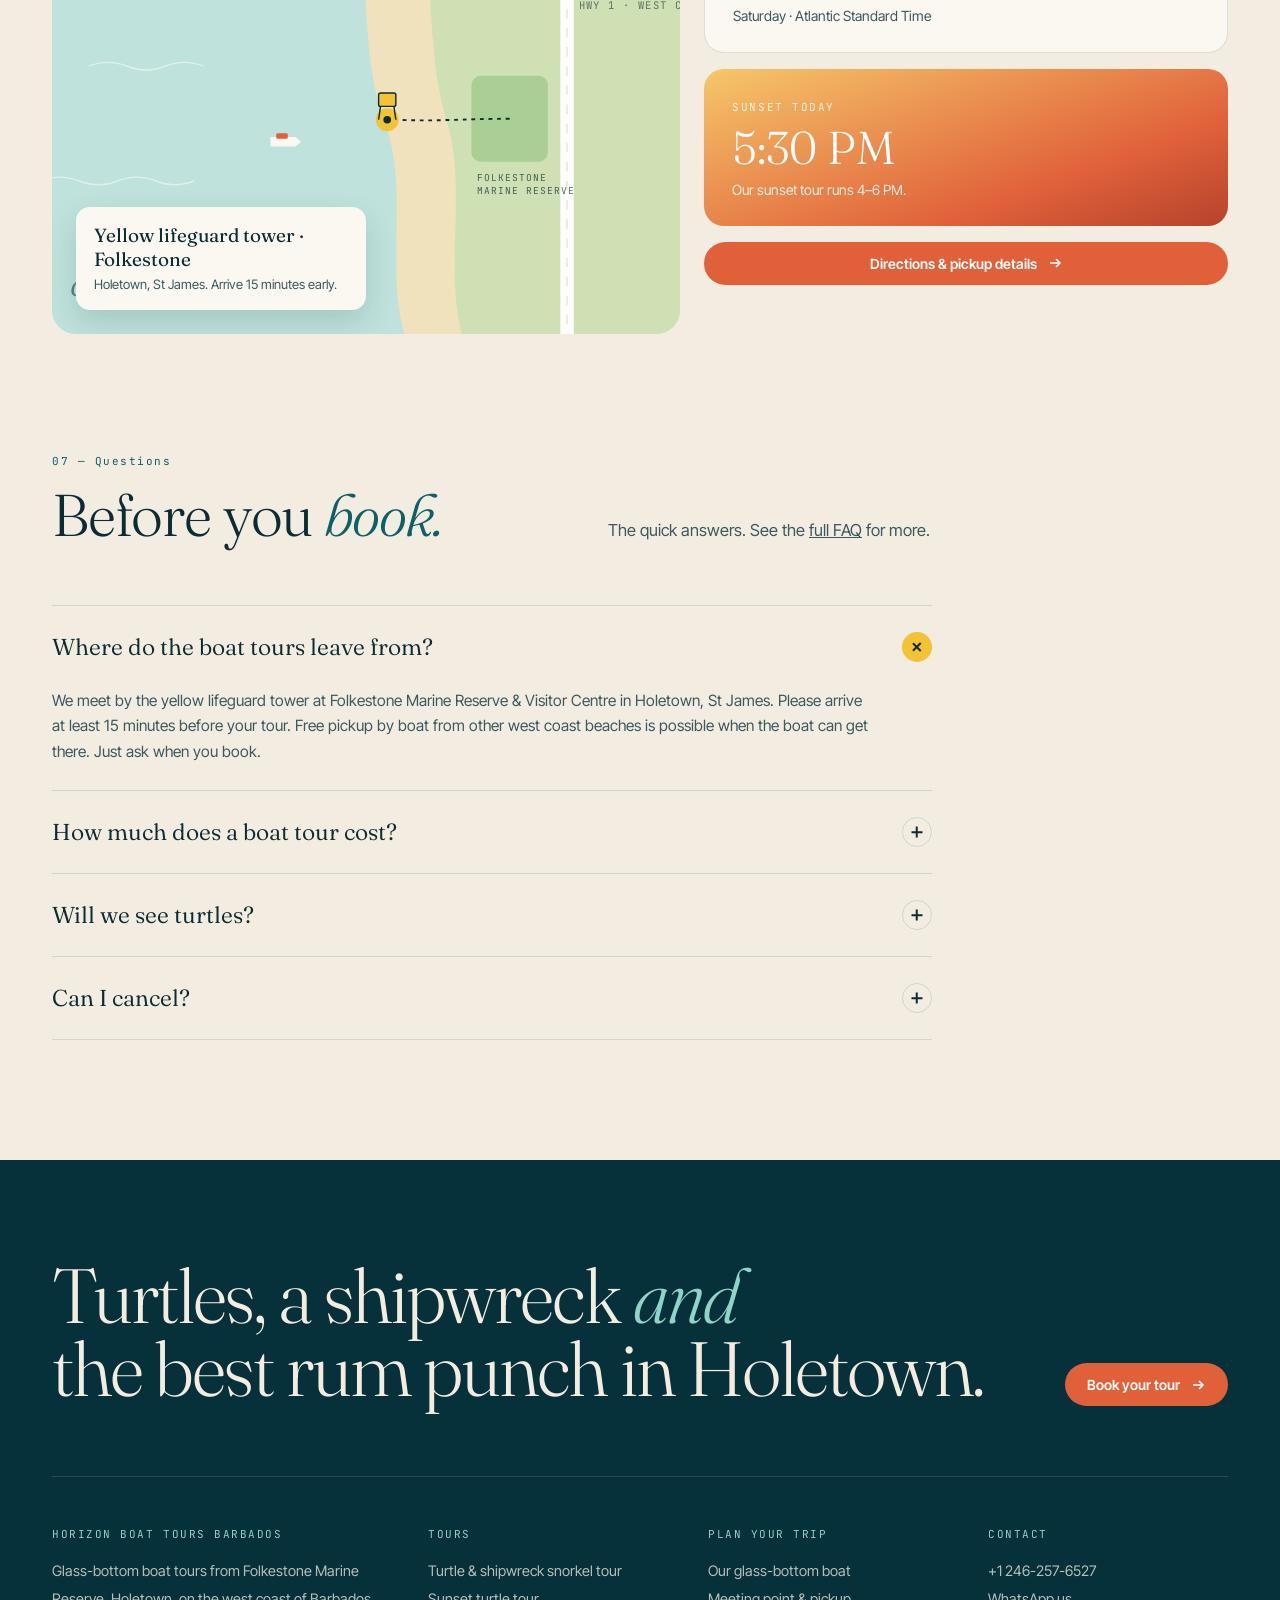
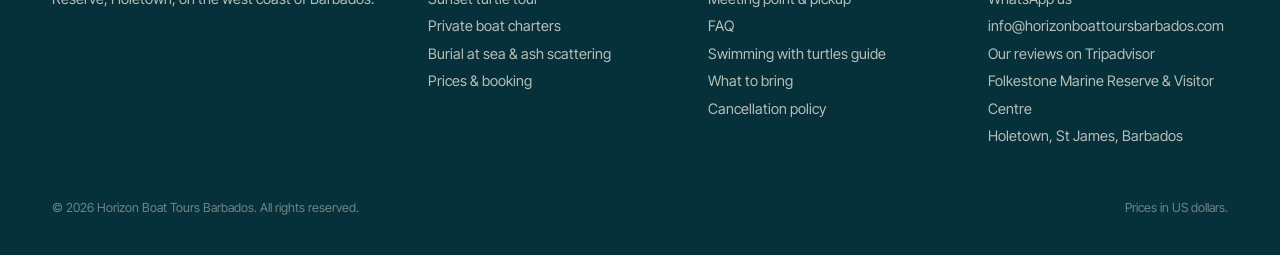
==== commit b7dc63b9: "Add files via upload" ====
--- a/index.html
+++ b/index.html
@@ -24,7 +24,7 @@
 <link rel="preconnect" href="https://fonts.gstatic.com" crossorigin>
 <link href="https://fonts.googleapis.com/css2?family=Fraunces:ital,opsz,wght@0,9..144,300;0,9..144,350;0,9..144,400;1,9..144,300;1,9..144,350;1,9..144,400&family=Inter+Tight:wght@400;500;600&family=JetBrains+Mono:wght@400;500&display=swap" rel="stylesheet">
 <link rel="stylesheet" href="./assets/css/style.css">
-<script type="application/ld+json">{"@context": "https://schema.org", "@graph": [{"@type": "LocalBusiness", "@id": "https://www.horizonboattoursbarbados.com/#business", "name": "Horizon Boat Tours Barbados", "url": "https://www.horizonboattoursbarbados.com/", "logo": "https://www.horizonboattoursbarbados.com/assets/img/horizon-boat-tours-barbados-logo.png", "image": ["https://www.horizonboattoursbarbados.com/assets/img/glass-bottom-boat-holetown-barbados.jpg"], "description": "Glass-bottom boat tours in Holetown, Barbados: turtle feeding, shipwreck and reef snorkelling, sunset tours and private boat charters for up to 40 guests.", "telephone": "+12462576527", "email": "info@horizonboattoursbarbados.com", "priceRange": "$$", "address": {"@type": "PostalAddress", "streetAddress": "Folkestone Marine Reserve & Visitor Centre", "addressLocality": "Holetown", "addressRegion": "St James", "addressCountry": "BB"}, "geo": {"@type": "GeoCoordinates", "latitude": 13.1856, "longitude": -59.6406}, "areaServed": "West coast of Barbados"}, {"@type": "WebSite", "@id": "https://www.horizonboattoursbarbados.com/#website", "url": "https://www.horizonboattoursbarbados.com/", "name": "Horizon Boat Tours Barbados", "publisher": {"@id": "https://www.horizonboattoursbarbados.com/#business"}}, {"@type": "FAQPage", "mainEntity": [{"@type": "Question", "name": "Where do the boat tours leave from?", "acceptedAnswer": {"@type": "Answer", "text": "We meet by the yellow lifeguard tower at Folkestone Marine Reserve & Visitor Centre in Holetown, St James. Please arrive at least 15 minutes before your tour. Free pickup by boat from other west coast beaches is possible when the boat can get there. Just ask when you book."}}, {"@type": "Question", "name": "How much does a boat tour cost?", "acceptedAnswer": {"@type": "Answer", "text": "Shared tours are US$60 per adult and US$45 for children aged 12 and under. Children under 3 go free. Private charters start at US$600 for 2 hours for up to 10 guests."}}, {"@type": "Question", "name": "Will we see turtles?", "acceptedAnswer": {"@type": "Answer", "text": "Turtle feeding is one of our two snorkel stops on every tour. Sea turtles are wild animals, but the crew knows exactly where they like to feed."}}, {"@type": "Question", "name": "Can I cancel?", "acceptedAnswer": {"@type": "Answer", "text": "Yes. If you paid a deposit, cancel more than 24 hours before your tour for a full refund."}}]}]}</script>
+<script type="application/ld+json">{"@context": "https://schema.org", "@graph": [{"@type": "LocalBusiness", "@id": "https://www.horizonboattoursbarbados.com/#business", "name": "Horizon Boat Tours Barbados", "url": "https://www.horizonboattoursbarbados.com/", "logo": "https://www.horizonboattoursbarbados.com/assets/img/horizon-boat-tours-barbados-logo.png", "image": ["https://www.horizonboattoursbarbados.com/assets/img/glass-bottom-boat-holetown-barbados.jpg"], "description": "Glass-bottom boat tours in Holetown, Barbados: turtle feeding, shipwreck and reef snorkelling, sunset tours and private boat charters for up to 40 guests.", "telephone": "+12462576527", "email": "info@horizonboattoursbarbados.com", "priceRange": "$$", "address": {"@type": "PostalAddress", "streetAddress": "Folkestone Marine Reserve & Visitor Centre", "addressLocality": "Holetown", "addressRegion": "St James", "addressCountry": "BB"}, "geo": {"@type": "GeoCoordinates", "latitude": 13.1856, "longitude": -59.6406}, "areaServed": "West coast of Barbados"}, {"@type": "WebSite", "@id": "https://www.horizonboattoursbarbados.com/#website", "url": "https://www.horizonboattoursbarbados.com/", "name": "Horizon Boat Tours Barbados", "publisher": {"@id": "https://www.horizonboattoursbarbados.com/#business"}}, {"@type": "FAQPage", "mainEntity": [{"@type": "Question", "name": "Where do the boat tours leave from?", "acceptedAnswer": {"@type": "Answer", "text": "We meet by the yellow lifeguard tower at Folkestone Marine Reserve & Visitor Centre in Holetown, St James. Please arrive at least 15 minutes before your tour. Free pickup by boat from other west coast beaches is possible when the boat can get there. Just ask when you book."}}, {"@type": "Question", "name": "How much does a boat tour cost?", "acceptedAnswer": {"@type": "Answer", "text": "Shared tours are US$60 per adult and US$45 for children aged 12 and under. Children under 3 go free. Private charters start at US$600 for 2 hours for up to 10 guests."}}, {"@type": "Question", "name": "Will we see turtles?", "acceptedAnswer": {"@type": "Answer", "text": "Turtle feeding is one of our two snorkel stops on every tour. Sea turtles are wild animals, but the crew knows exactly where they like to feed."}}, {"@type": "Question", "name": "Can I cancel?", "acceptedAnswer": {"@type": "Answer", "text": "Yes. If you paid a deposit, cancel more than 24 hours before your tour for a full refund."}}]}, {"@type": "VideoObject", "name": "Drone view of the Horizon glass-bottom boat and snorkellers (part 1)", "description": "Aerial drone footage of the Horizon glass-bottom boat with guests snorkelling in clear turquoise water off Holetown, Barbados.", "thumbnailUrl": "https://www.horizonboattoursbarbados.com/assets/video/glass-bottom-boat-snorkeling-drone-barbados-part-1.webp", "contentUrl": "https://www.horizonboattoursbarbados.com/assets/video/glass-bottom-boat-snorkeling-drone-barbados-part-1.mp4", "uploadDate": "2026-11-27", "duration": "PT42S"}, {"@type": "VideoObject", "name": "Snorkelling with sea turtles in Barbados (part 1)", "description": "Underwater video of guests swimming with sea turtles on a Horizon boat tour on the west coast of Barbados.", "thumbnailUrl": "https://www.horizonboattoursbarbados.com/assets/video/swimming-with-sea-turtles-underwater-barbados-part-1.webp", "contentUrl": "https://www.horizonboattoursbarbados.com/assets/video/swimming-with-sea-turtles-underwater-barbados-part-1.mp4", "uploadDate": "2026-11-27", "duration": "PT35S"}, {"@type": "VideoObject", "name": "Riding the water slide into the sea", "description": "A guest riding the Horizon boat water slide into the turquoise sea off Barbados.", "thumbnailUrl": "https://www.horizonboattoursbarbados.com/assets/video/water-slide-boat-tour-barbados.webp", "contentUrl": "https://www.horizonboattoursbarbados.com/assets/video/water-slide-boat-tour-barbados.mp4", "uploadDate": "2026-11-27", "duration": "PT6S"}]}</script>
 </head>
 <body>
 <a class="skip" href="#main">Skip to content</a>
@@ -237,6 +237,13 @@
   </div>
 </div></section>
 
+<section class="sec" id="watch" style="padding-top:0"><div class="wrap">
+  <div class="sh"><div class="rv"><span class="num">Watch</span><h2>See it from <em>above</em> and <em>below.</em></h2></div><p class="rv">Real footage from our trips: the boat from the air, the turtles up close and the slide.</p></div>
+  <div class="vgrid"><div class="rv"><figure class="vid hor big"><video data-auto muted loop playsinline preload="none" poster="./assets/video/glass-bottom-boat-snorkeling-drone-barbados-part-1.webp" width="848" height="478" aria-label="Drone view of the Horizon glass-bottom boat and snorkellers (part 1)"><source src="./assets/video/glass-bottom-boat-snorkeling-drone-barbados-part-1.mp4" type="video/mp4"></video><figcaption>Drone view of the Horizon glass-bottom boat and snorkellers (part 1)</figcaption></figure></div>
+  <div class="vside"><div class="rv"><figure class="vid hor "><video data-auto muted loop playsinline preload="none" poster="./assets/video/swimming-with-sea-turtles-underwater-barbados-part-1.webp" width="848" height="480" aria-label="Snorkelling with sea turtles in Barbados (part 1)"><source src="./assets/video/swimming-with-sea-turtles-underwater-barbados-part-1.mp4" type="video/mp4"></video><figcaption>Snorkelling with sea turtles in Barbados (part 1)</figcaption></figure></div><div class="rv"><figure class="vid vert short"><video data-auto muted loop playsinline preload="none" poster="./assets/video/water-slide-boat-tour-barbados.webp" width="478" height="850" aria-label="Riding the water slide into the sea"><source src="./assets/video/water-slide-boat-tour-barbados.mp4" type="video/mp4"></video><figcaption>Riding the water slide into the sea</figcaption></figure></div></div></div>
+  <p style="margin-top:22px"><a href="./gallery/#videos" class="btn btn-line" style="color:var(--ink);border-color:var(--line)">Watch all videos <svg viewBox="0 0 16 16" fill="none" stroke="currentColor" stroke-width="1.6" aria-hidden="true"><path d="M3 8h10M9 4l4 4-4 4"/></svg></a></p>
+</div></section>
+
 <section class="sec"><div class="wrap">
   <div class="sh"><div class="rv"><span class="num">04 — What's included</span><h2>Just bring a towel. <em>We've got the rest.</em></h2></div><p class="rv">Everything below is included in every shared and private tour.</p></div>
   <div class="two-col"><div class="rv"><ul class="ticks"><li><svg viewBox="0 0 18 18" fill="none" stroke="currentColor" stroke-width="1.6" aria-hidden="true"><path d="M3 9.5l3.5 3.5L15 5"/></svg><span>Two snorkelling stops: turtle feeding, and the shipwreck and reef at Folkestone Marine Reserve</span></li><li><svg viewBox="0 0 18 18" fill="none" stroke="currentColor" stroke-width="1.6" aria-hidden="true"><path d="M3 9.5l3.5 3.5L15 5"/></svg><span>Use of the water slide and plunge platform</span></li><li><svg viewBox="0 0 18 18" fill="none" stroke="currentColor" stroke-width="1.6" aria-hidden="true"><path d="M3 9.5l3.5 3.5L15 5"/></svg><span>Life jackets and snorkelling equipment</span></li><li><svg viewBox="0 0 18 18" fill="none" stroke="currentColor" stroke-width="1.6" aria-hidden="true"><path d="M3 9.5l3.5 3.5L15 5"/></svg><span>Unlimited Bajan rum punch, rum mixes, whiskey, soft drinks and bottled water</span></li><li><svg viewBox="0 0 18 18" fill="none" stroke="currentColor" stroke-width="1.6" aria-hidden="true"><path d="M3 9.5l3.5 3.5L15 5"/></svg><span>Music on board</span></li><li><svg viewBox="0 0 18 18" fill="none" stroke="currentColor" stroke-width="1.6" aria-hidden="true"><path d="M3 9.5l3.5 3.5L15 5"/></svg><span>Bathroom and changing room on board</span></li></ul></div>
@@ -245,7 +252,7 @@
 
 <section class="sec" id="photos" style="padding-top:0"><div class="wrap">
   <div class="sh"><div class="rv"><span class="num">Gallery</span><h2>Real guests, <em>real turtles.</em></h2></div><p class="rv">A few moments from our trips. <a href="./gallery/" style="text-decoration:underline">See the full gallery</a>.</p></div>
-  <div class="gstrip"><a href="./gallery/" class="gs rv"><img src="./assets/img/gallery/snorkeling-with-sea-turtle-barbados-640.webp" alt="Snorkeller swimming beside a sea turtle over the sand in Barbados" width="640" height="427" loading="lazy"></a><a href="./gallery/" class="gs rv"><img src="./assets/img/gallery/couple-swimming-with-turtle-holetown-640.webp" alt="Couple snorkelling with a sea turtle on a Horizon boat tour, Holetown" width="640" height="534" loading="lazy"></a><a href="./gallery/" class="gs rv"><img src="./assets/img/gallery/shipwreck-fish-folkestone-marine-reserve-640.webp" alt="Schools of fish around the shipwreck at Folkestone Marine Reserve, Barbados" width="640" height="427" loading="lazy"></a><a href="./gallery/" class="gs rv"><img src="./assets/img/gallery/snorkelers-over-shipwreck-barbados-640.webp" alt="Snorkellers diving over the shipwreck at Folkestone Marine Reserve" width="640" height="427" loading="lazy"></a><a href="./gallery/" class="gs rv"><img src="./assets/img/gallery/looking-through-glass-bottom-boat-640.webp" alt="Guests looking through the glass bottom of the Horizon boat" width="640" height="288" loading="lazy"></a><a href="./gallery/" class="gs rv"><img src="./assets/img/gallery/glass-bottom-boat-with-guests-barbados-640.webp" alt="Horizon glass-bottom boat full of guests off the west coast of Barbados" width="640" height="360" loading="lazy"></a></div>
+  <div class="gstrip"><a href="./gallery/" class="gs rv"><img src="./assets/img/gallery/snorkeling-with-sea-turtle-barbados-640.webp" alt="Snorkeller swimming beside a sea turtle over the sand in Barbados" width="640" height="427" loading="lazy"></a><a href="./gallery/" class="gs rv"><img src="./assets/img/gallery/couple-swimming-with-turtle-holetown-640.webp" alt="Couple snorkelling with a sea turtle on a Horizon boat tour, Holetown" width="640" height="534" loading="lazy"></a><a href="./gallery/" class="gs rv"><img src="./assets/img/gallery/sea-turtle-close-up-barbados-640.webp" alt="Close-up of a curious sea turtle in clear Barbados water" width="640" height="640" loading="lazy"></a><a href="./gallery/" class="gs rv"><img src="./assets/img/gallery/green-turtle-over-coral-reef-barbados-640.webp" alt="Green sea turtle swimming over the coral reef in Barbados" width="640" height="414" loading="lazy"></a><a href="./gallery/" class="gs rv"><img src="./assets/img/gallery/snorkeler-with-sea-turtle-barbados-640.webp" alt="Snorkellers swimming alongside a sea turtle in Barbados" width="640" height="444" loading="lazy"></a><a href="./gallery/" class="gs rv"><img src="./assets/img/gallery/shipwreck-fish-folkestone-marine-reserve-640.webp" alt="Schools of fish around the shipwreck at Folkestone Marine Reserve, Barbados" width="640" height="427" loading="lazy"></a></div>
 </div></section>
 
 <section class="sec" id="reviews" style="padding-top:0"><div class="wrap">
--- a/assets/css/style.css
+++ b/assets/css/style.css
@@ -513,8 +513,11 @@
 @media (max-width:680px){
   .nav-logo img{height:48px}
   .ta-pill{padding:6px 10px;font-size:12px}
-  .ta-pill .tx b{display:none}
   .ta-pill .dots{display:none}
+}
+@media (max-width:360px){
+  .nav-logo img{height:40px}
+  .ta-pill{padding:5px 8px;font-size:11px}
 }
 /* green WhatsApp everywhere */
 .mbar a.w{background:#25D366;color:#fff}
@@ -558,3 +561,27 @@
 .lb-n{right:12px;top:50%;transform:translateY(-50%)}
 @media (max-width:980px){.gstrip{grid-template-columns:repeat(3,1fr)}}
 @media (max-width:680px){.gstrip{grid-template-columns:repeat(2,1fr)}.lb{padding:60px 8px}.lb-p,.lb-n{top:auto;bottom:14px;transform:none}}
+/* videos */
+.vid{margin:8px 0 26px;border-radius:18px;overflow:hidden;background:#0A2A30}
+.vid video{width:100%;height:auto;display:block;background:#0A2A30;object-fit:cover}
+.vid figcaption{font-size:13px;color:var(--ink2);padding:10px 14px;background:var(--paper)}
+.vid.vert video{aspect-ratio:9/16;max-height:640px}
+.vgrid{display:grid;grid-template-columns:1.6fr 1fr;gap:16px;align-items:start}
+.vgrid .vid{margin:0}
+.vgrid .vid.big video{aspect-ratio:16/9}
+.vside{display:grid;grid-template-columns:1fr;gap:16px}
+.vside .vid.vert video{aspect-ratio:16/10;max-height:none}
+.v2{display:grid;grid-template-columns:1fr 1fr;gap:14px;margin:6px 0 26px}
+.v2 .vid{margin:0}
+.vgal{display:grid;grid-template-columns:repeat(3,1fr);gap:16px;align-items:start}
+.vgal .vid{margin:0}
+.vgal .vid.vert video{aspect-ratio:9/14}
+.vgal .vid.hor video{aspect-ratio:16/9}
+@media (max-width:980px){.vgrid{grid-template-columns:1fr}.vgal{grid-template-columns:1fr 1fr}}
+@media (max-width:680px){.vgal{grid-template-columns:1fr}.v2{grid-template-columns:1fr 1fr;gap:10px}}
+.links a,.nav-r .btn,.ta-pill{white-space:nowrap}
+.vgal+.vgal{margin-top:16px}
+.vg-vert{grid-template-columns:repeat(4,1fr)}
+.vg-vert .vid.vert video{aspect-ratio:9/16}
+@media (max-width:1360px){.links{display:none}.burger{display:block}}
+@media (max-width:980px){.vg-vert{grid-template-columns:repeat(2,1fr)}}
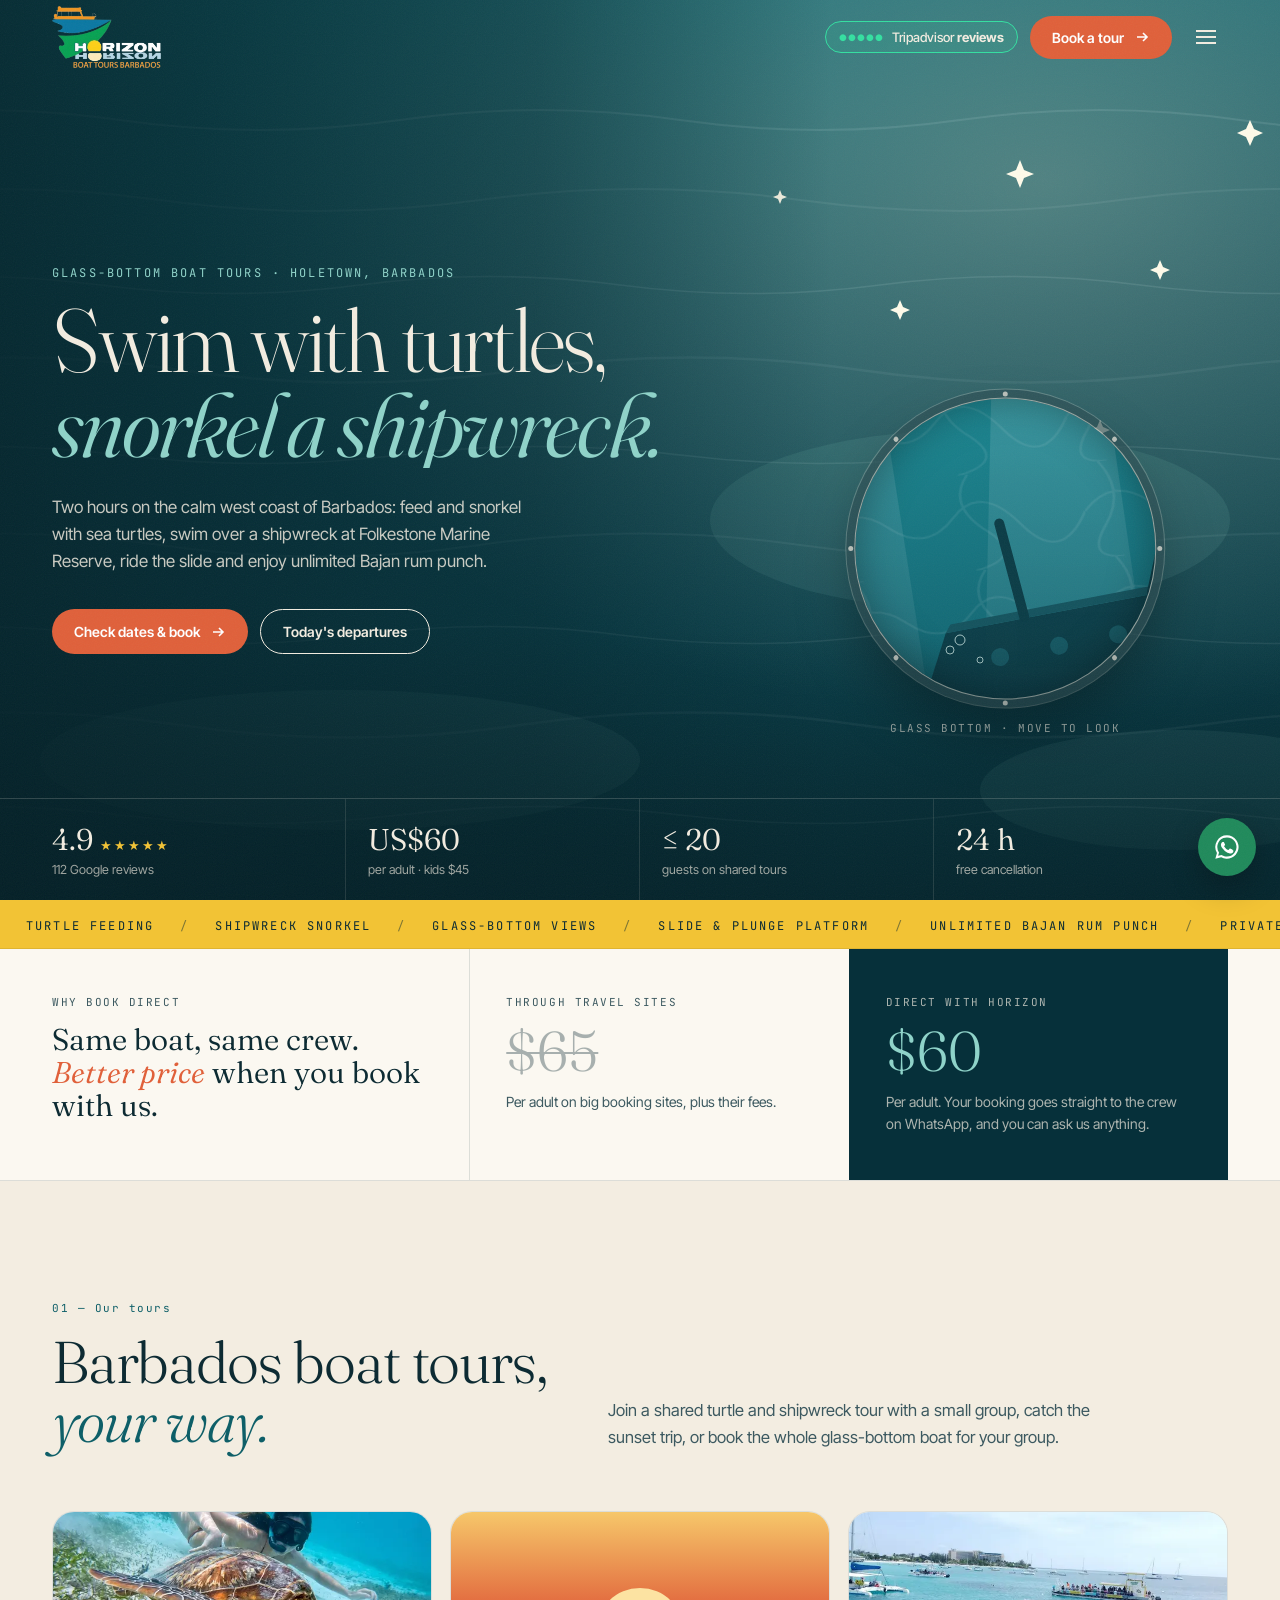
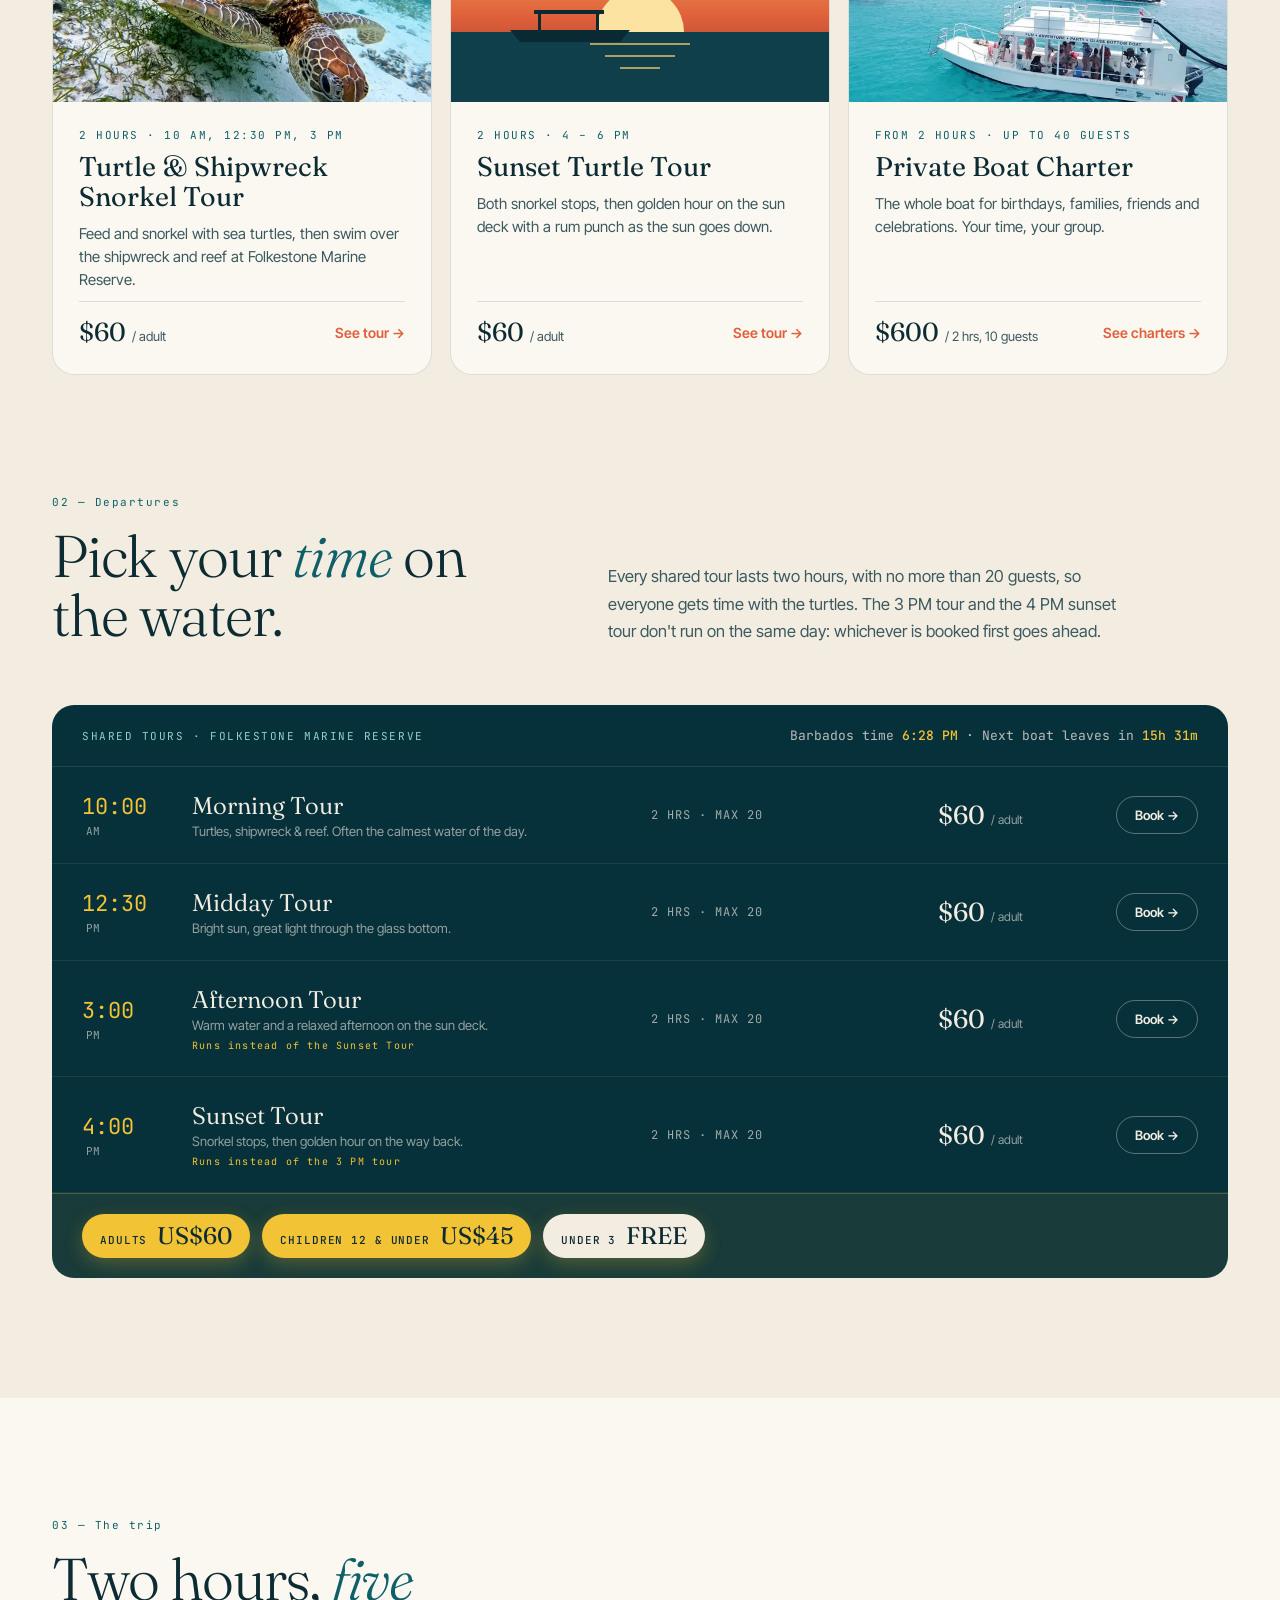
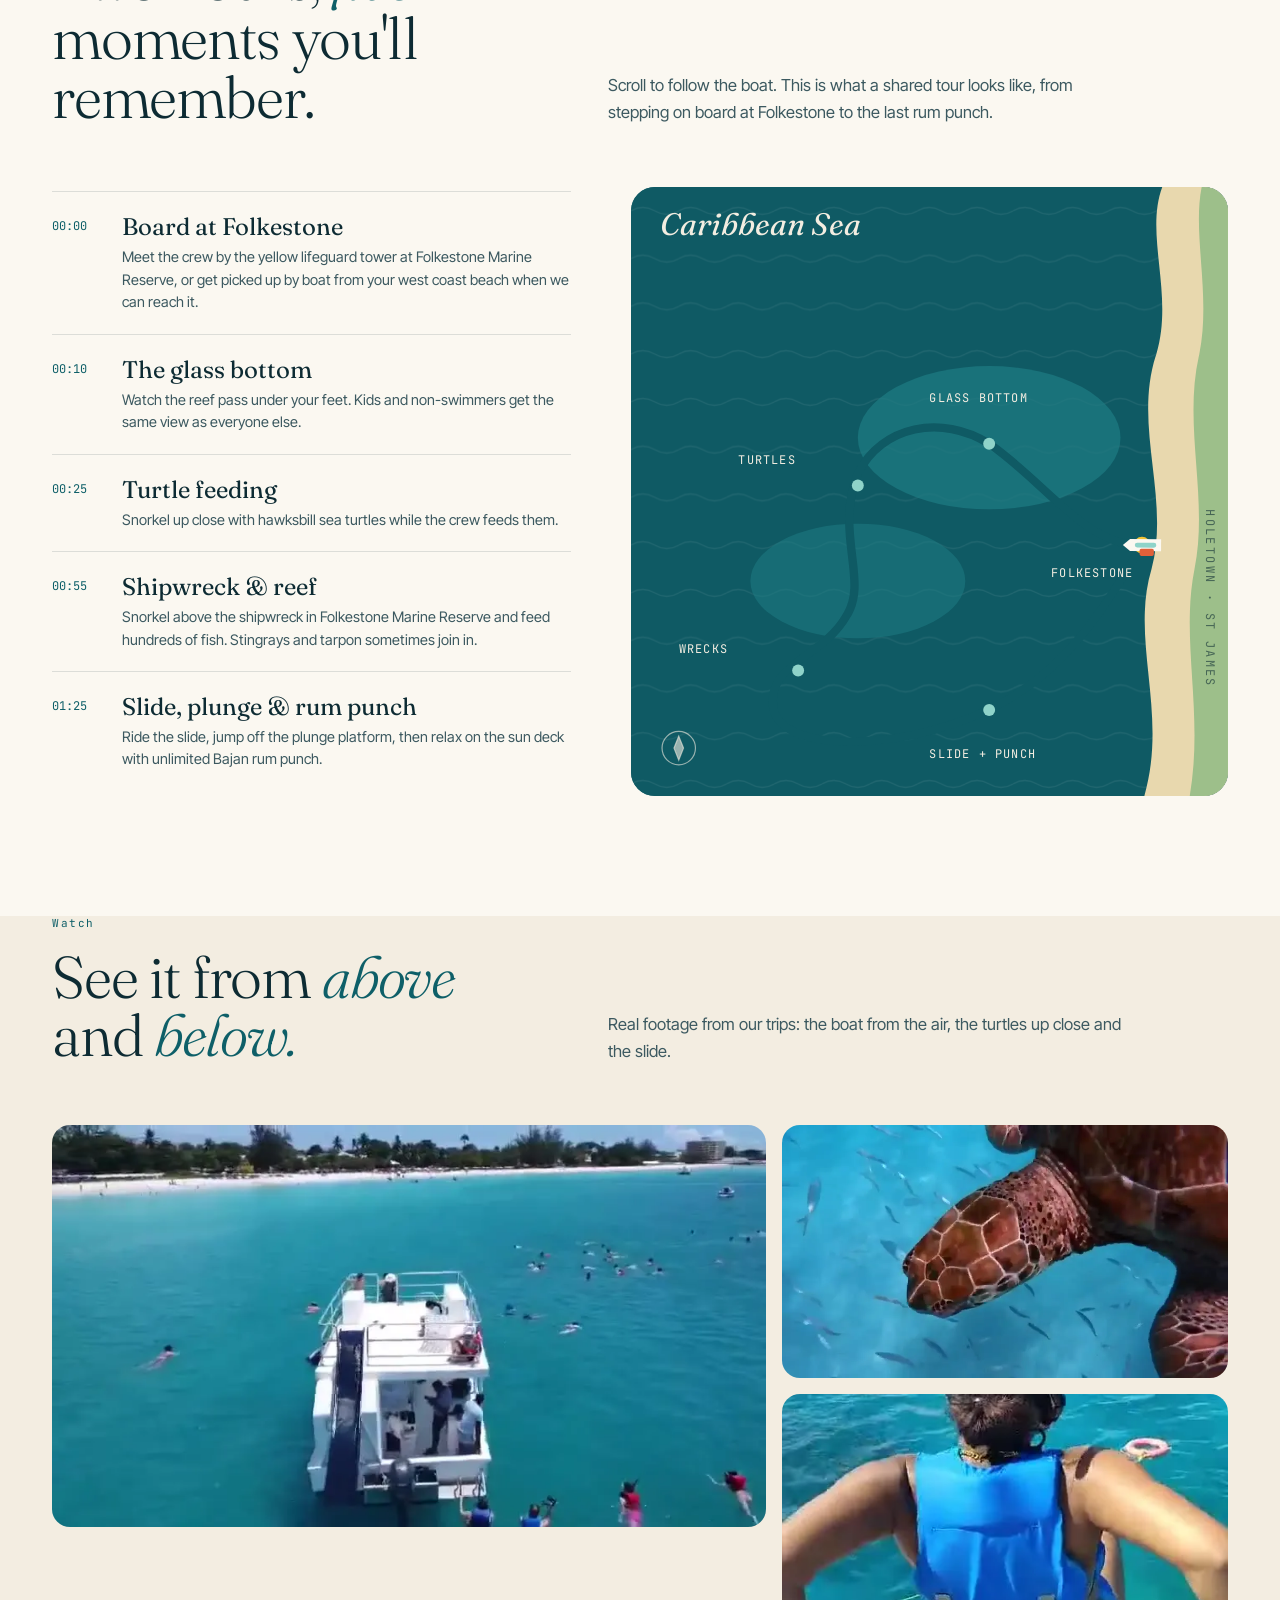
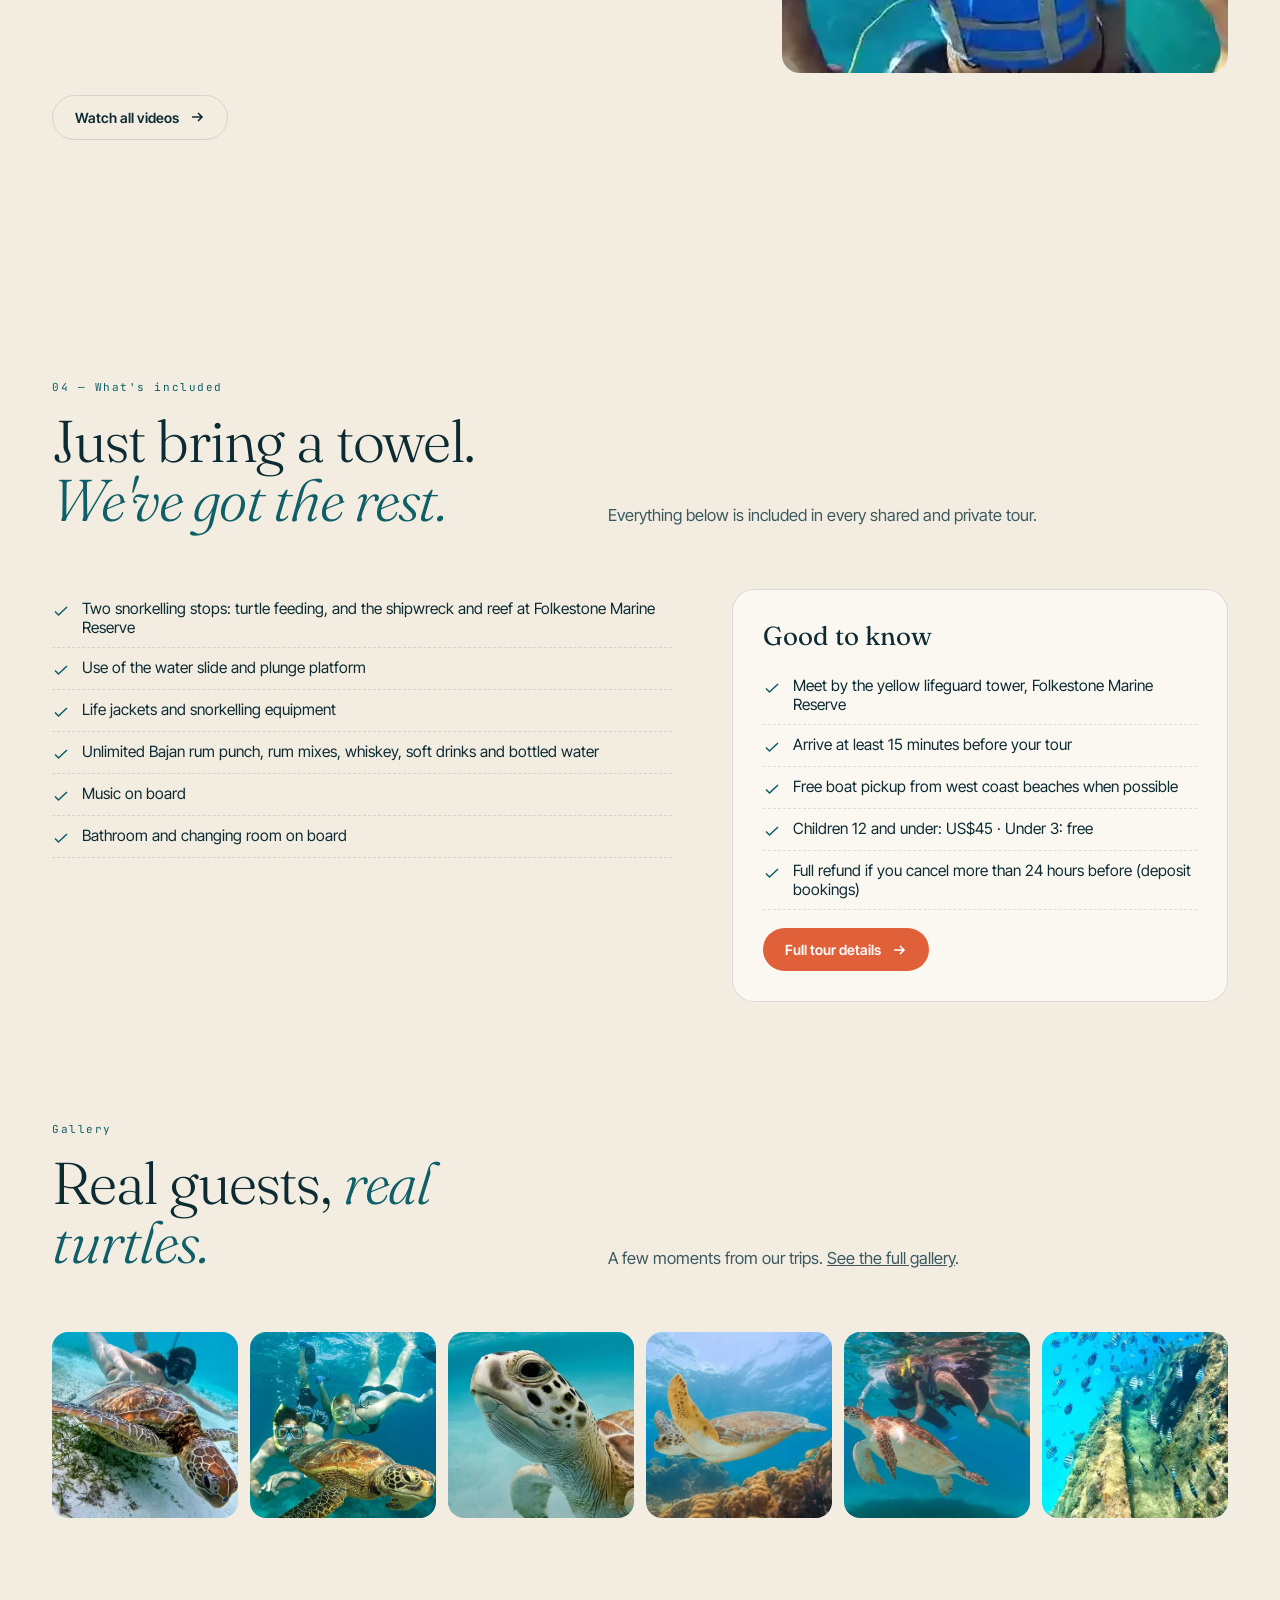
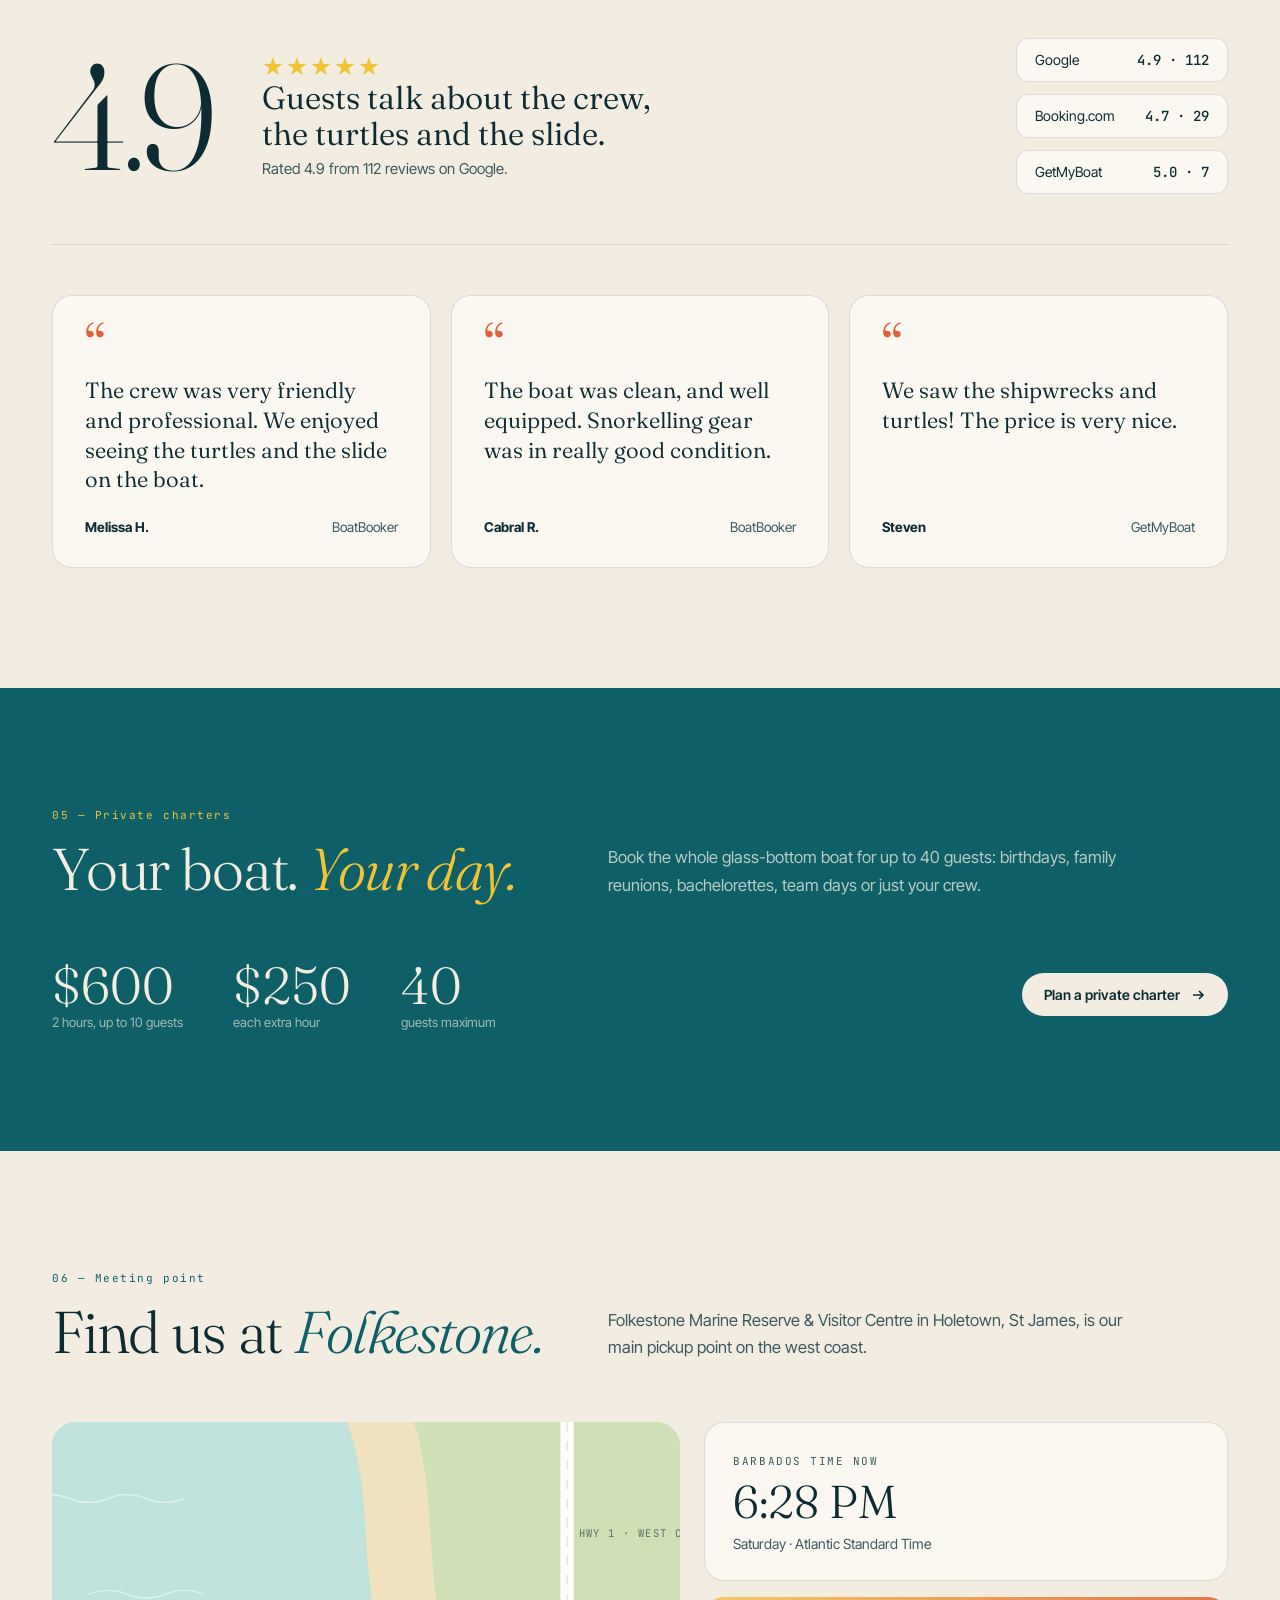
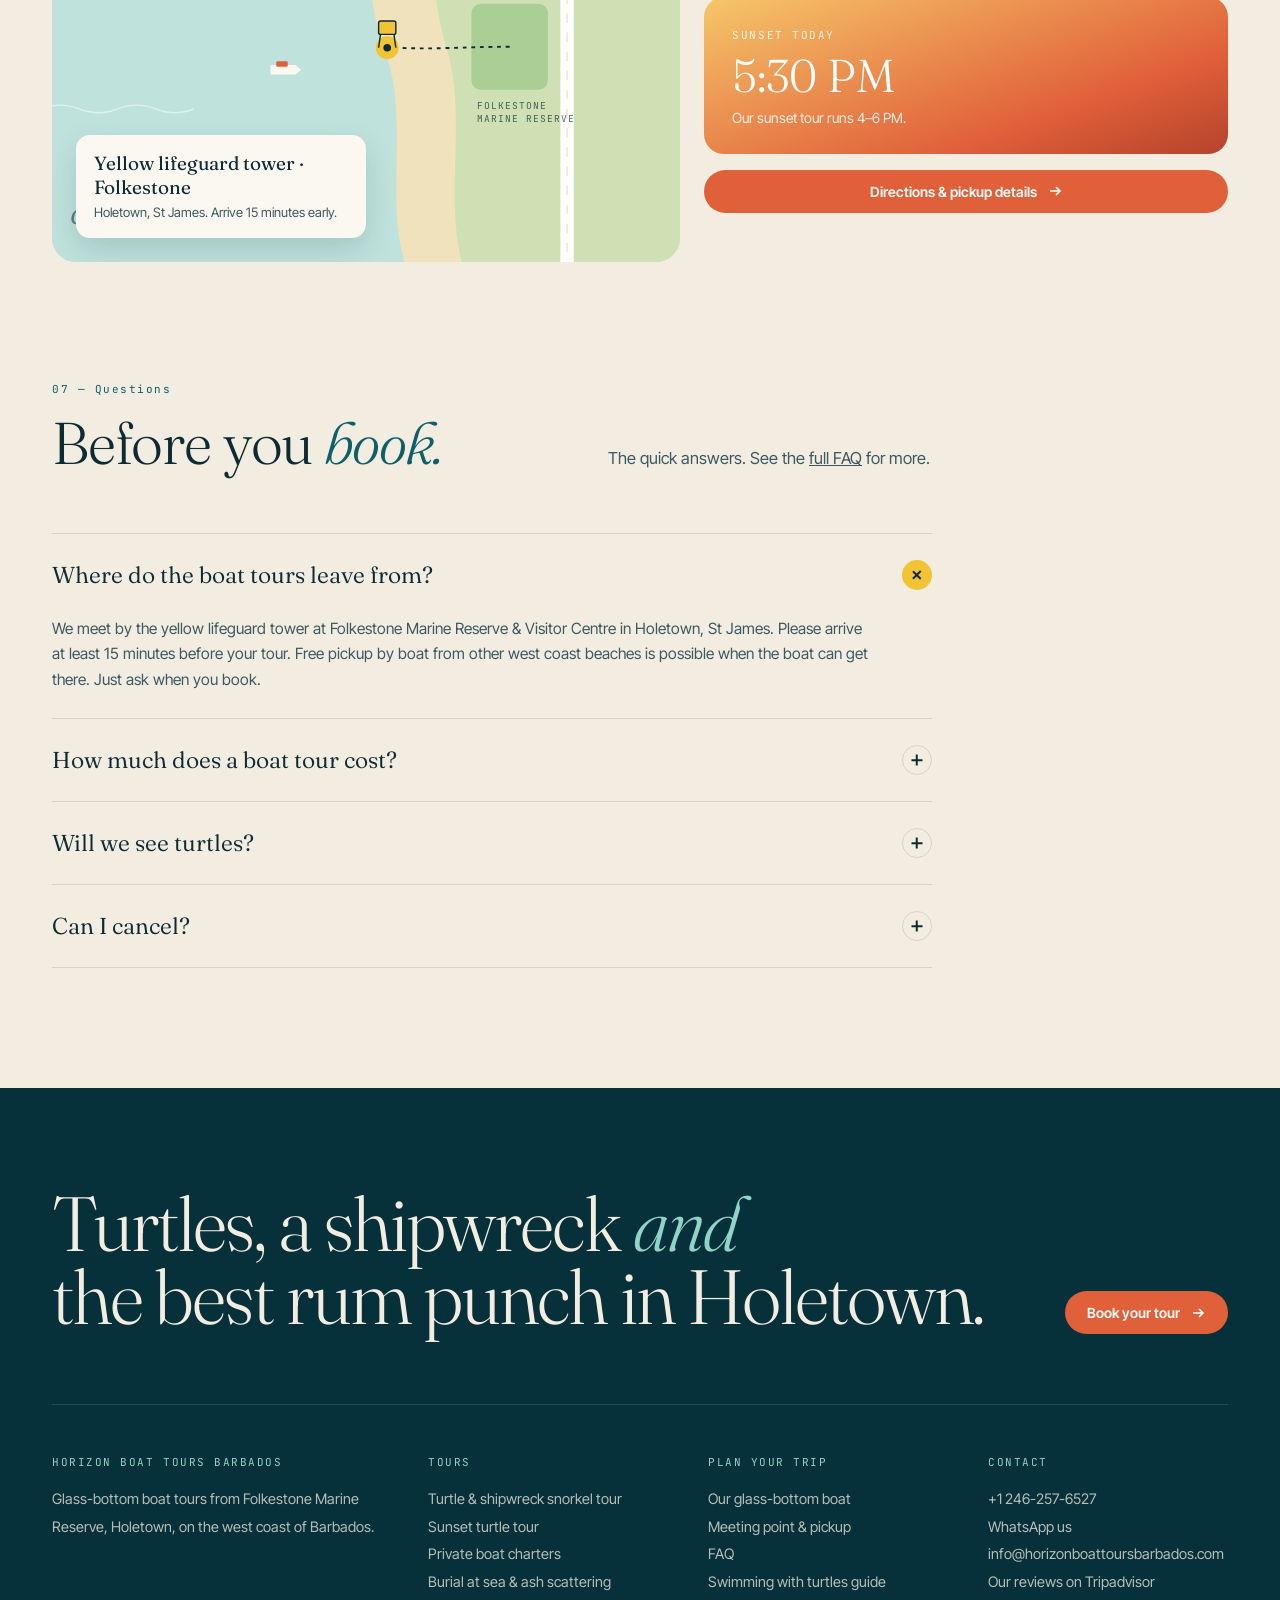
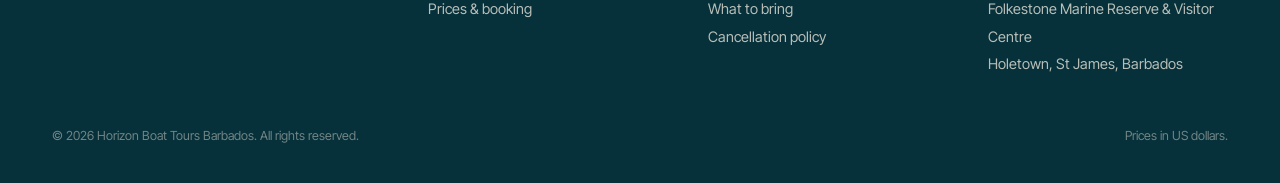
==== commit feca2ef9: "Add files via upload" ====
--- a/index.html
+++ b/index.html
@@ -24,7 +24,7 @@
 <link rel="preconnect" href="https://fonts.gstatic.com" crossorigin>
 <link href="https://fonts.googleapis.com/css2?family=Fraunces:ital,opsz,wght@0,9..144,300;0,9..144,350;0,9..144,400;1,9..144,300;1,9..144,350;1,9..144,400&family=Inter+Tight:wght@400;500;600&family=JetBrains+Mono:wght@400;500&display=swap" rel="stylesheet">
 <link rel="stylesheet" href="./assets/css/style.css">
-<script type="application/ld+json">{"@context": "https://schema.org", "@graph": [{"@type": "LocalBusiness", "@id": "https://www.horizonboattoursbarbados.com/#business", "name": "Horizon Boat Tours Barbados", "url": "https://www.horizonboattoursbarbados.com/", "logo": "https://www.horizonboattoursbarbados.com/assets/img/horizon-boat-tours-barbados-logo.png", "image": ["https://www.horizonboattoursbarbados.com/assets/img/glass-bottom-boat-holetown-barbados.jpg"], "description": "Glass-bottom boat tours in Holetown, Barbados: turtle feeding, shipwreck and reef snorkelling, sunset tours and private boat charters for up to 40 guests.", "telephone": "+12462576527", "email": "info@horizonboattoursbarbados.com", "priceRange": "$$", "address": {"@type": "PostalAddress", "streetAddress": "Folkestone Marine Reserve & Visitor Centre", "addressLocality": "Holetown", "addressRegion": "St James", "addressCountry": "BB"}, "geo": {"@type": "GeoCoordinates", "latitude": 13.1856, "longitude": -59.6406}, "areaServed": "West coast of Barbados"}, {"@type": "WebSite", "@id": "https://www.horizonboattoursbarbados.com/#website", "url": "https://www.horizonboattoursbarbados.com/", "name": "Horizon Boat Tours Barbados", "publisher": {"@id": "https://www.horizonboattoursbarbados.com/#business"}}, {"@type": "FAQPage", "mainEntity": [{"@type": "Question", "name": "Where do the boat tours leave from?", "acceptedAnswer": {"@type": "Answer", "text": "We meet by the yellow lifeguard tower at Folkestone Marine Reserve & Visitor Centre in Holetown, St James. Please arrive at least 15 minutes before your tour. Free pickup by boat from other west coast beaches is possible when the boat can get there. Just ask when you book."}}, {"@type": "Question", "name": "How much does a boat tour cost?", "acceptedAnswer": {"@type": "Answer", "text": "Shared tours are US$60 per adult and US$45 for children aged 12 and under. Children under 3 go free. Private charters start at US$600 for 2 hours for up to 10 guests."}}, {"@type": "Question", "name": "Will we see turtles?", "acceptedAnswer": {"@type": "Answer", "text": "Turtle feeding is one of our two snorkel stops on every tour. Sea turtles are wild animals, but the crew knows exactly where they like to feed."}}, {"@type": "Question", "name": "Can I cancel?", "acceptedAnswer": {"@type": "Answer", "text": "Yes. If you paid a deposit, cancel more than 24 hours before your tour for a full refund."}}]}, {"@type": "VideoObject", "name": "Drone view of the Horizon glass-bottom boat and snorkellers (part 1)", "description": "Aerial drone footage of the Horizon glass-bottom boat with guests snorkelling in clear turquoise water off Holetown, Barbados.", "thumbnailUrl": "https://www.horizonboattoursbarbados.com/assets/video/glass-bottom-boat-snorkeling-drone-barbados-part-1.webp", "contentUrl": "https://www.horizonboattoursbarbados.com/assets/video/glass-bottom-boat-snorkeling-drone-barbados-part-1.mp4", "uploadDate": "2026-11-27", "duration": "PT42S"}, {"@type": "VideoObject", "name": "Snorkelling with sea turtles in Barbados (part 1)", "description": "Underwater video of guests swimming with sea turtles on a Horizon boat tour on the west coast of Barbados.", "thumbnailUrl": "https://www.horizonboattoursbarbados.com/assets/video/swimming-with-sea-turtles-underwater-barbados-part-1.webp", "contentUrl": "https://www.horizonboattoursbarbados.com/assets/video/swimming-with-sea-turtles-underwater-barbados-part-1.mp4", "uploadDate": "2026-11-27", "duration": "PT35S"}, {"@type": "VideoObject", "name": "Riding the water slide into the sea", "description": "A guest riding the Horizon boat water slide into the turquoise sea off Barbados.", "thumbnailUrl": "https://www.horizonboattoursbarbados.com/assets/video/water-slide-boat-tour-barbados.webp", "contentUrl": "https://www.horizonboattoursbarbados.com/assets/video/water-slide-boat-tour-barbados.mp4", "uploadDate": "2026-11-27", "duration": "PT6S"}]}</script>
+<script type="application/ld+json">{"@context": "https://schema.org", "@graph": [{"@type": "LocalBusiness", "@id": "https://www.horizonboattoursbarbados.com/#business", "name": "Horizon Boat Tours Barbados", "url": "https://www.horizonboattoursbarbados.com/", "logo": "https://www.horizonboattoursbarbados.com/assets/img/horizon-boat-tours-barbados-logo.png", "image": ["https://www.horizonboattoursbarbados.com/assets/img/glass-bottom-boat-holetown-barbados.jpg"], "description": "Glass-bottom boat tours in Holetown, Barbados: turtle feeding, shipwreck and reef snorkelling, sunset tours and private boat charters for up to 40 guests.", "telephone": "+12462576527", "email": "info@horizonboattoursbarbados.com", "priceRange": "$$", "address": {"@type": "PostalAddress", "streetAddress": "Folkestone Marine Reserve & Visitor Centre", "addressLocality": "Holetown", "addressRegion": "St James", "addressCountry": "BB"}, "geo": {"@type": "GeoCoordinates", "latitude": 13.1856, "longitude": -59.6406}, "areaServed": "West coast of Barbados"}, {"@type": "WebSite", "@id": "https://www.horizonboattoursbarbados.com/#website", "url": "https://www.horizonboattoursbarbados.com/", "name": "Horizon Boat Tours Barbados", "publisher": {"@id": "https://www.horizonboattoursbarbados.com/#business"}}, {"@type": "FAQPage", "mainEntity": [{"@type": "Question", "name": "Where do the boat tours leave from?", "acceptedAnswer": {"@type": "Answer", "text": "We meet by the yellow lifeguard tower at Folkestone Marine Reserve & Visitor Centre in Holetown, St James. Please arrive at least 15 minutes before your tour. Free pickup by boat from other west coast beaches is possible when the boat can get there. Just ask when you book."}}, {"@type": "Question", "name": "How much does a boat tour cost?", "acceptedAnswer": {"@type": "Answer", "text": "Shared tours are US$60 per adult and US$45 for children aged 12 and under. Children under 3 go free. Private charters start at US$600 for 2 hours for up to 10 guests."}}, {"@type": "Question", "name": "Will we see turtles?", "acceptedAnswer": {"@type": "Answer", "text": "Turtle feeding is one of our two snorkel stops on every tour. Sea turtles are wild animals, but the crew knows exactly where they like to feed."}}, {"@type": "Question", "name": "Can I cancel?", "acceptedAnswer": {"@type": "Answer", "text": "Yes. If you paid a deposit, cancel more than 24 hours before your tour for a full refund."}}]}, {"@type": "VideoObject", "name": "Drone view of the Horizon glass-bottom boat off Holetown, Barbados", "description": "Aerial drone footage of the Horizon glass-bottom boat anchored in clear turquoise water off Holetown on the west coast of Barbados.", "thumbnailUrl": "https://www.horizonboattoursbarbados.com/assets/video/glass-bottom-boat-snorkeling-drone-barbados-part-1.webp", "contentUrl": "https://www.horizonboattoursbarbados.com/assets/video/glass-bottom-boat-snorkeling-drone-barbados-part-1.mp4", "uploadDate": "2026-11-27", "duration": "PT42S"}, {"@type": "VideoObject", "name": "Swimming with sea turtles in Barbados", "description": "Underwater video of guests swimming with sea turtles on a Horizon boat tour on the west coast of Barbados.", "thumbnailUrl": "https://www.horizonboattoursbarbados.com/assets/video/swimming-with-sea-turtles-underwater-barbados-part-1.webp", "contentUrl": "https://www.horizonboattoursbarbados.com/assets/video/swimming-with-sea-turtles-underwater-barbados-part-1.mp4", "uploadDate": "2026-11-27", "duration": "PT35S"}, {"@type": "VideoObject", "name": "Riding the water slide into the sea", "description": "A guest riding the Horizon boat water slide into the turquoise sea off Barbados.", "thumbnailUrl": "https://www.horizonboattoursbarbados.com/assets/video/water-slide-boat-tour-barbados.webp", "contentUrl": "https://www.horizonboattoursbarbados.com/assets/video/water-slide-boat-tour-barbados.mp4", "uploadDate": "2026-11-27", "duration": "PT6S"}]}</script>
 </head>
 <body>
 <a class="skip" href="#main">Skip to content</a>
@@ -239,8 +239,8 @@
 
 <section class="sec" id="watch" style="padding-top:0"><div class="wrap">
   <div class="sh"><div class="rv"><span class="num">Watch</span><h2>See it from <em>above</em> and <em>below.</em></h2></div><p class="rv">Real footage from our trips: the boat from the air, the turtles up close and the slide.</p></div>
-  <div class="vgrid"><div class="rv"><figure class="vid hor big"><video data-auto muted loop playsinline preload="none" poster="./assets/video/glass-bottom-boat-snorkeling-drone-barbados-part-1.webp" width="848" height="478" aria-label="Drone view of the Horizon glass-bottom boat and snorkellers (part 1)"><source src="./assets/video/glass-bottom-boat-snorkeling-drone-barbados-part-1.mp4" type="video/mp4"></video><figcaption>Drone view of the Horizon glass-bottom boat and snorkellers (part 1)</figcaption></figure></div>
-  <div class="vside"><div class="rv"><figure class="vid hor "><video data-auto muted loop playsinline preload="none" poster="./assets/video/swimming-with-sea-turtles-underwater-barbados-part-1.webp" width="848" height="480" aria-label="Snorkelling with sea turtles in Barbados (part 1)"><source src="./assets/video/swimming-with-sea-turtles-underwater-barbados-part-1.mp4" type="video/mp4"></video><figcaption>Snorkelling with sea turtles in Barbados (part 1)</figcaption></figure></div><div class="rv"><figure class="vid vert short"><video data-auto muted loop playsinline preload="none" poster="./assets/video/water-slide-boat-tour-barbados.webp" width="478" height="850" aria-label="Riding the water slide into the sea"><source src="./assets/video/water-slide-boat-tour-barbados.mp4" type="video/mp4"></video><figcaption>Riding the water slide into the sea</figcaption></figure></div></div></div>
+  <div class="vgrid"><div class="rv"><figure class="vid hor big"><video data-auto muted loop playsinline preload="none" poster="./assets/video/glass-bottom-boat-snorkeling-drone-barbados-part-1.webp" width="848" height="478" aria-label="Drone view of the Horizon glass-bottom boat off Holetown, Barbados"><source src="./assets/video/glass-bottom-boat-snorkeling-drone-barbados-part-1.mp4" type="video/mp4"></video></figure></div>
+  <div class="vside"><div class="rv"><figure class="vid hor "><video data-auto muted loop playsinline preload="none" poster="./assets/video/swimming-with-sea-turtles-underwater-barbados-part-1.webp" width="848" height="480" aria-label="Swimming with sea turtles in Barbados"><source src="./assets/video/swimming-with-sea-turtles-underwater-barbados-part-1.mp4" type="video/mp4"></video></figure></div><div class="rv"><figure class="vid vert short"><video data-auto muted loop playsinline preload="none" poster="./assets/video/water-slide-boat-tour-barbados.webp" width="478" height="850" aria-label="Riding the water slide into the sea"><source src="./assets/video/water-slide-boat-tour-barbados.mp4" type="video/mp4"></video></figure></div></div></div>
   <p style="margin-top:22px"><a href="./gallery/#videos" class="btn btn-line" style="color:var(--ink);border-color:var(--line)">Watch all videos <svg viewBox="0 0 16 16" fill="none" stroke="currentColor" stroke-width="1.6" aria-hidden="true"><path d="M3 8h10M9 4l4 4-4 4"/></svg></a></p>
 </div></section>
 
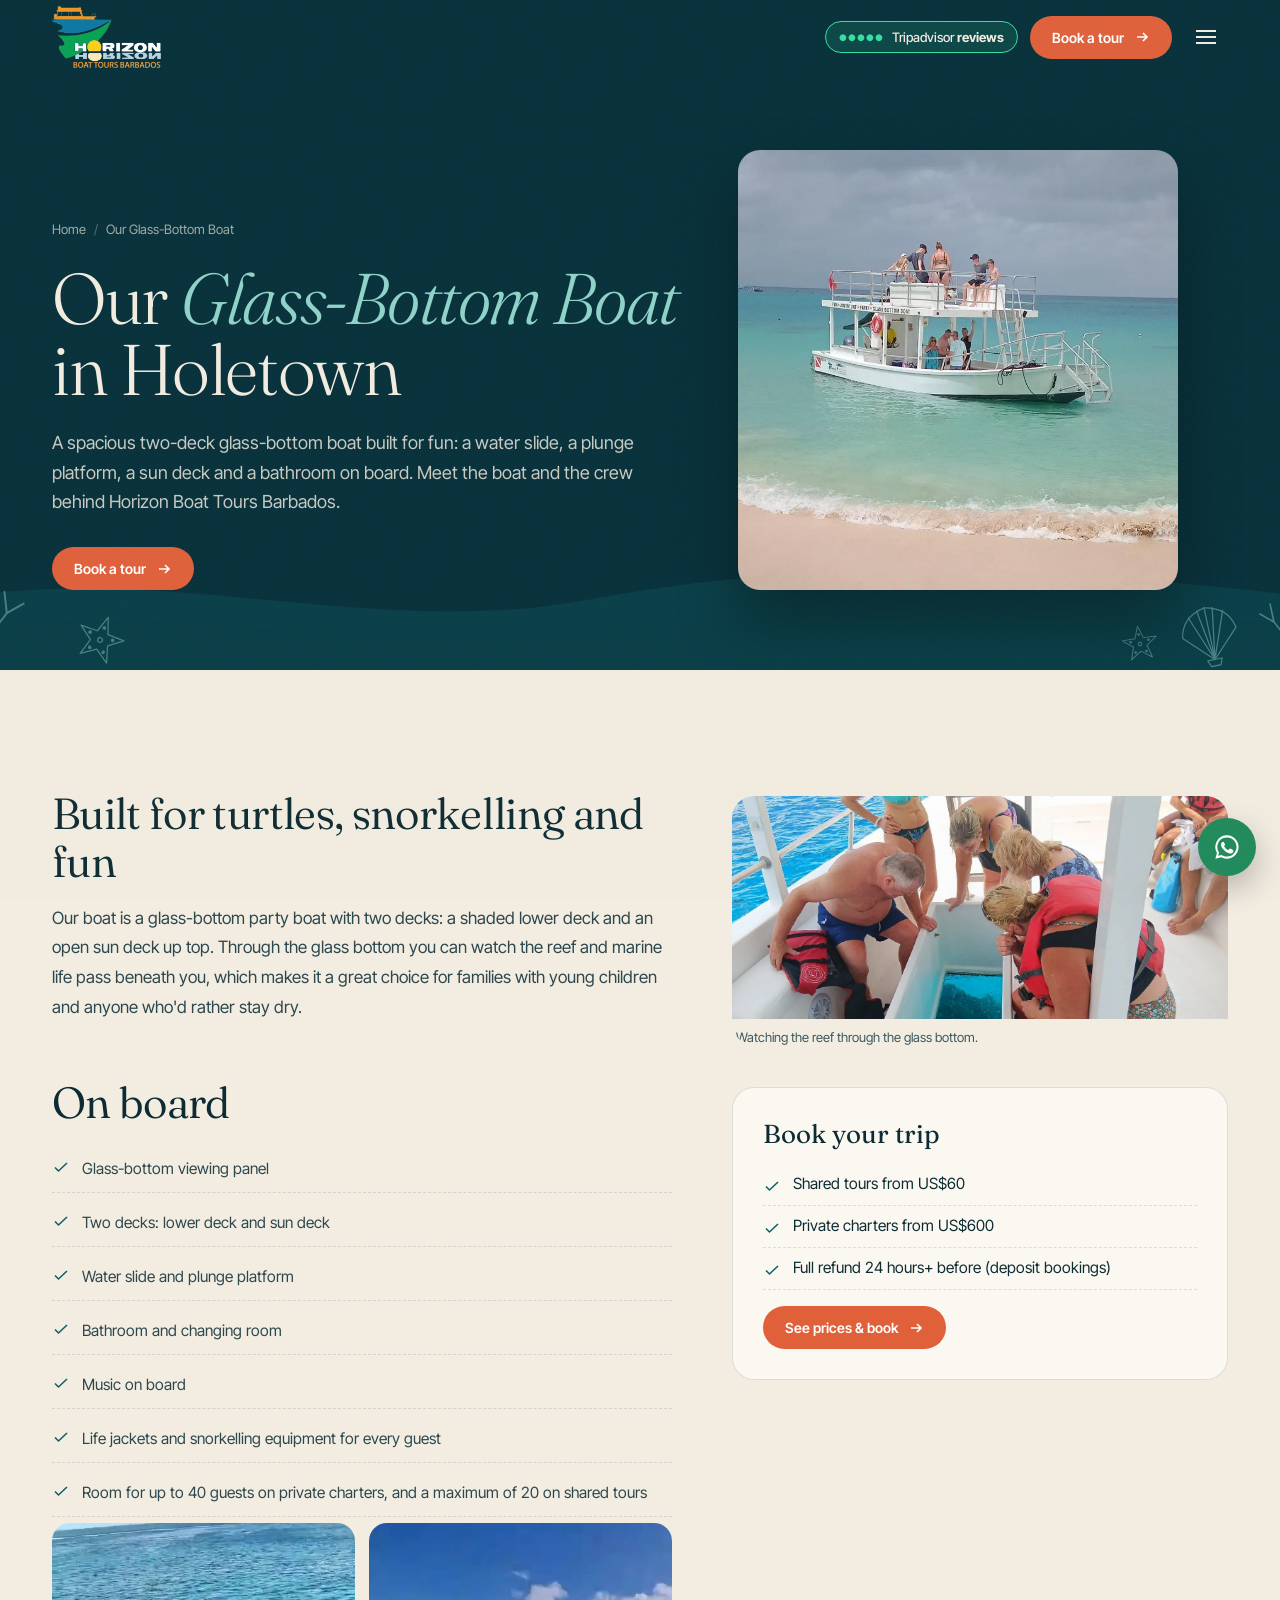
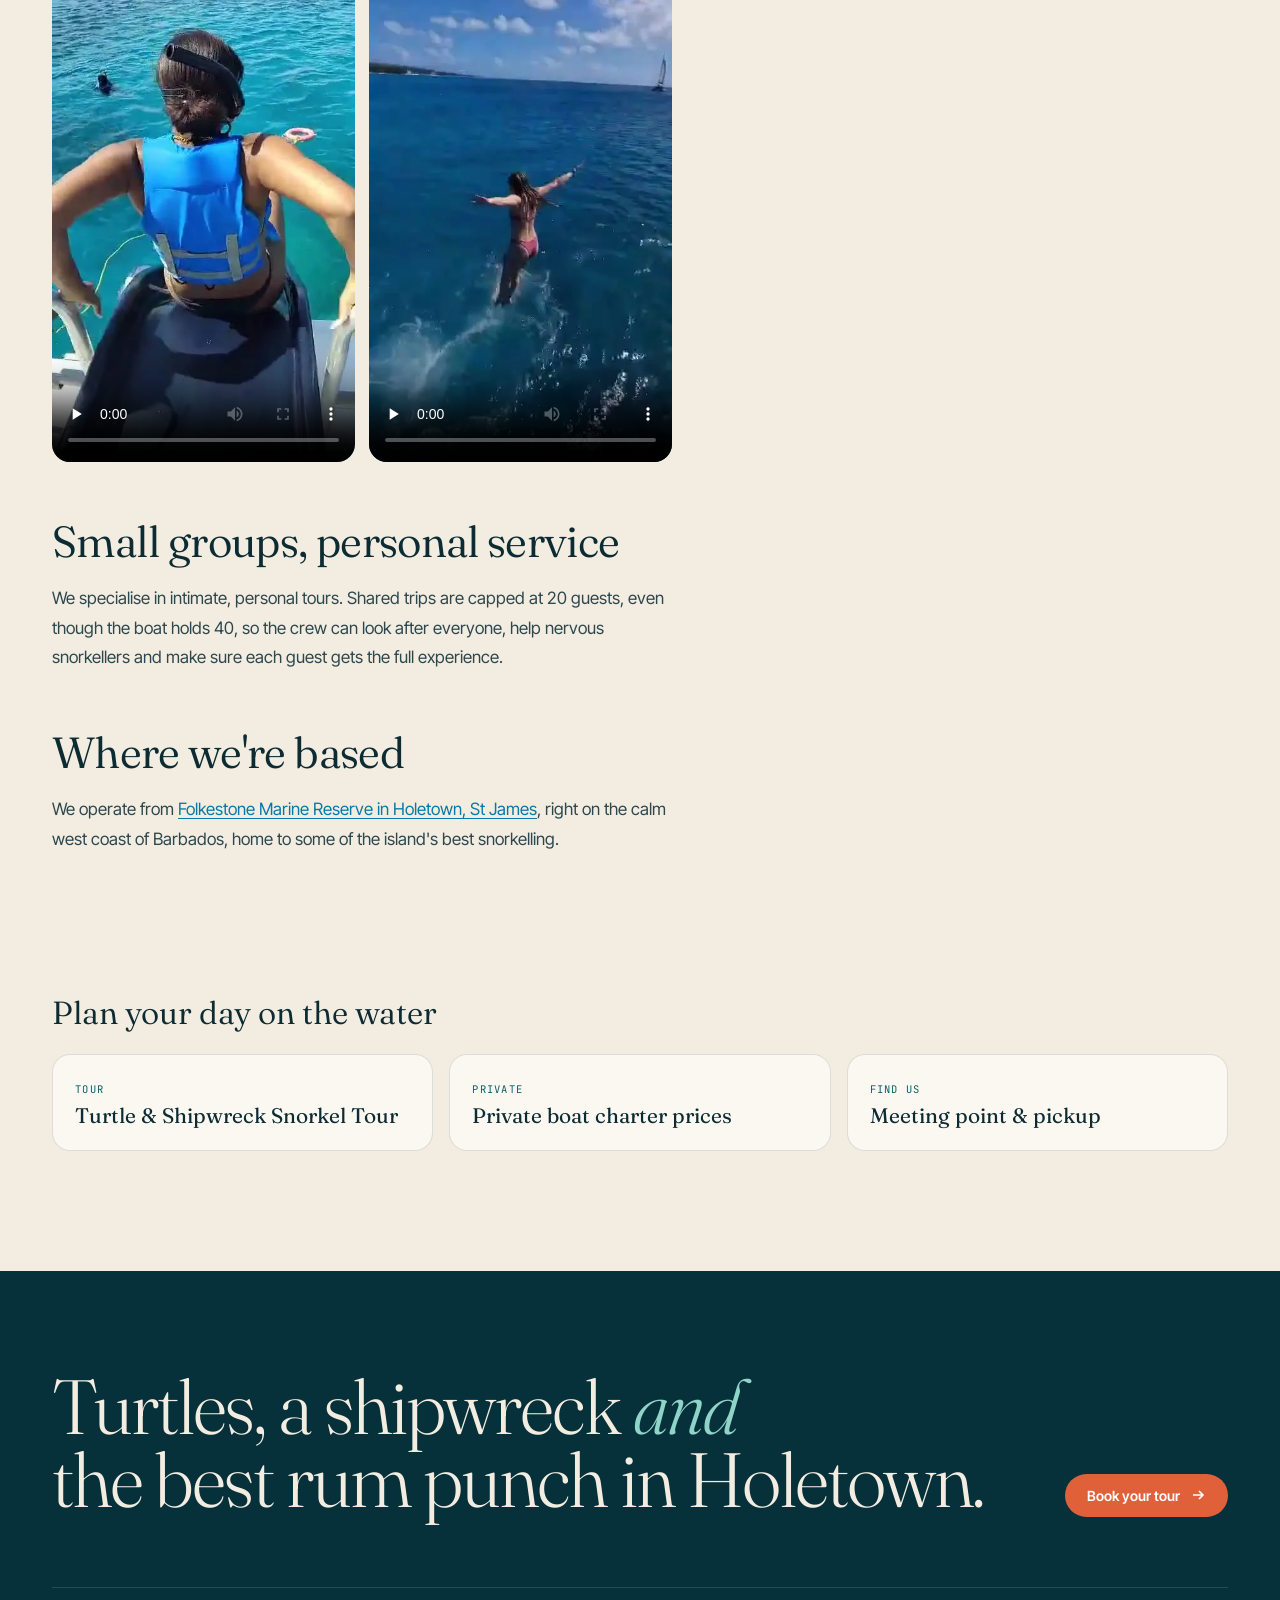
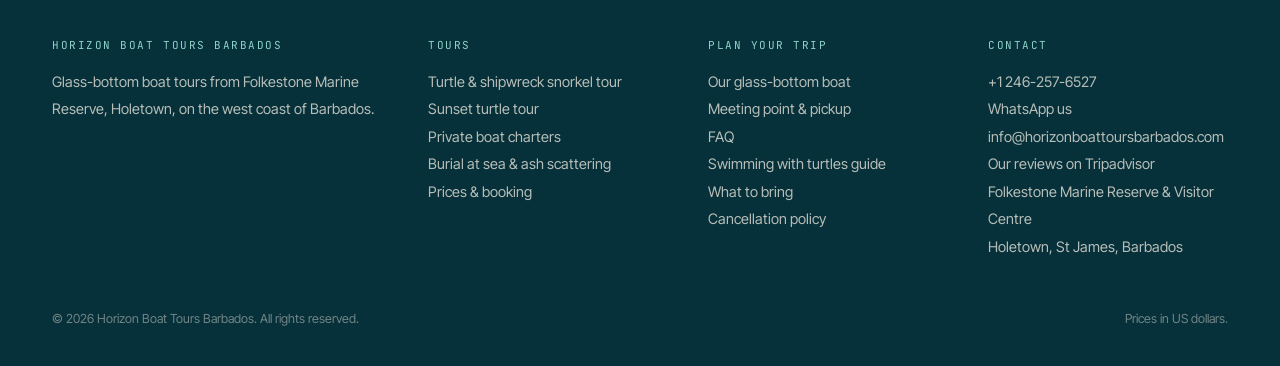
==== commit 17f0c5fd: "Add files via upload" ====
--- a/index.html
+++ b/index.html
@@ -3,329 +3,78 @@
 <head>
 <meta charset="UTF-8">
 <meta name="viewport" content="width=device-width, initial-scale=1">
-<title>Barbados Boat Tours | Turtle &amp; Shipwreck Snorkeling | Horizon</title>
-<meta name="description" content="Glass-bottom boat tours in Holetown, Barbados. Swim with turtles, snorkel a shipwreck at Folkestone Marine Reserve, sunset tours &amp; private charters. From $60.">
+<title>Glass Bottom Boat Barbados | Two Decks &amp; Water Slide | Horizon</title>
+<meta name="description" content="Meet Horizon&#x27;s glass-bottom boat in Holetown, Barbados: two decks, water slide, plunge platform and bathroom. Small-group turtle and snorkel tours.">
 <meta name="robots" content="noindex,follow">
-<link rel="canonical" href="https://www.horizonboattoursbarbados.com/">
+<link rel="canonical" href="https://www.horizonboattoursbarbados.com/glass-bottom-boat-barbados/">
 <meta property="og:type" content="website">
 <meta property="og:site_name" content="Horizon Boat Tours Barbados">
-<meta property="og:title" content="Barbados Boat Tours | Turtle &amp; Shipwreck Snorkeling | Horizon">
-<meta property="og:description" content="Glass-bottom boat tours in Holetown, Barbados. Swim with turtles, snorkel a shipwreck at Folkestone Marine Reserve, sunset tours &amp; private charters. From $60.">
-<meta property="og:url" content="https://www.horizonboattoursbarbados.com/">
+<meta property="og:title" content="Glass Bottom Boat Barbados | Two Decks &amp; Water Slide | Horizon">
+<meta property="og:description" content="Meet Horizon&#x27;s glass-bottom boat in Holetown, Barbados: two decks, water slide, plunge platform and bathroom. Small-group turtle and snorkel tours.">
+<meta property="og:url" content="https://www.horizonboattoursbarbados.com/glass-bottom-boat-barbados/">
 <meta property="og:image" content="https://www.horizonboattoursbarbados.com/assets/img/og-horizon-boat-tours-barbados.jpg">
 <meta property="og:locale" content="en_US">
 <meta name="twitter:card" content="summary_large_image">
 <meta name="theme-color" content="#06303A">
-<link rel="icon" href="./favicon.ico" sizes="any">
-<link rel="icon" type="image/png" sizes="32x32" href="./assets/img/icon-32.png">
-<link rel="apple-touch-icon" href="./assets/img/icon-180.png">
-<link rel="manifest" href="./site.webmanifest">
+<link rel="icon" href="../favicon.ico" sizes="any">
+<link rel="icon" type="image/png" sizes="32x32" href="../assets/img/icon-32.png">
+<link rel="apple-touch-icon" href="../assets/img/icon-180.png">
+<link rel="manifest" href="../site.webmanifest">
 <link rel="preconnect" href="https://fonts.googleapis.com">
 <link rel="preconnect" href="https://fonts.gstatic.com" crossorigin>
 <link href="https://fonts.googleapis.com/css2?family=Fraunces:ital,opsz,wght@0,9..144,300;0,9..144,350;0,9..144,400;1,9..144,300;1,9..144,350;1,9..144,400&family=Inter+Tight:wght@400;500;600&family=JetBrains+Mono:wght@400;500&display=swap" rel="stylesheet">
-<link rel="stylesheet" href="./assets/css/style.css">
-<script type="application/ld+json">{"@context": "https://schema.org", "@graph": [{"@type": "LocalBusiness", "@id": "https://www.horizonboattoursbarbados.com/#business", "name": "Horizon Boat Tours Barbados", "url": "https://www.horizonboattoursbarbados.com/", "logo": "https://www.horizonboattoursbarbados.com/assets/img/horizon-boat-tours-barbados-logo.png", "image": ["https://www.horizonboattoursbarbados.com/assets/img/glass-bottom-boat-holetown-barbados.jpg"], "description": "Glass-bottom boat tours in Holetown, Barbados: turtle feeding, shipwreck and reef snorkelling, sunset tours and private boat charters for up to 40 guests.", "telephone": "+12462576527", "email": "info@horizonboattoursbarbados.com", "priceRange": "$$", "address": {"@type": "PostalAddress", "streetAddress": "Folkestone Marine Reserve & Visitor Centre", "addressLocality": "Holetown", "addressRegion": "St James", "addressCountry": "BB"}, "geo": {"@type": "GeoCoordinates", "latitude": 13.1856, "longitude": -59.6406}, "areaServed": "West coast of Barbados"}, {"@type": "WebSite", "@id": "https://www.horizonboattoursbarbados.com/#website", "url": "https://www.horizonboattoursbarbados.com/", "name": "Horizon Boat Tours Barbados", "publisher": {"@id": "https://www.horizonboattoursbarbados.com/#business"}}, {"@type": "FAQPage", "mainEntity": [{"@type": "Question", "name": "Where do the boat tours leave from?", "acceptedAnswer": {"@type": "Answer", "text": "We meet by the yellow lifeguard tower at Folkestone Marine Reserve & Visitor Centre in Holetown, St James. Please arrive at least 15 minutes before your tour. Free pickup by boat from other west coast beaches is possible when the boat can get there. Just ask when you book."}}, {"@type": "Question", "name": "How much does a boat tour cost?", "acceptedAnswer": {"@type": "Answer", "text": "Shared tours are US$60 per adult and US$45 for children aged 12 and under. Children under 3 go free. Private charters start at US$600 for 2 hours for up to 10 guests."}}, {"@type": "Question", "name": "Will we see turtles?", "acceptedAnswer": {"@type": "Answer", "text": "Turtle feeding is one of our two snorkel stops on every tour. Sea turtles are wild animals, but the crew knows exactly where they like to feed."}}, {"@type": "Question", "name": "Can I cancel?", "acceptedAnswer": {"@type": "Answer", "text": "Yes. If you paid a deposit, cancel more than 24 hours before your tour for a full refund."}}]}, {"@type": "VideoObject", "name": "Drone view of the Horizon glass-bottom boat off Holetown, Barbados", "description": "Aerial drone footage of the Horizon glass-bottom boat anchored in clear turquoise water off Holetown on the west coast of Barbados.", "thumbnailUrl": "https://www.horizonboattoursbarbados.com/assets/video/glass-bottom-boat-snorkeling-drone-barbados-part-1.webp", "contentUrl": "https://www.horizonboattoursbarbados.com/assets/video/glass-bottom-boat-snorkeling-drone-barbados-part-1.mp4", "uploadDate": "2026-11-27", "duration": "PT42S"}, {"@type": "VideoObject", "name": "Swimming with sea turtles in Barbados", "description": "Underwater video of guests swimming with sea turtles on a Horizon boat tour on the west coast of Barbados.", "thumbnailUrl": "https://www.horizonboattoursbarbados.com/assets/video/swimming-with-sea-turtles-underwater-barbados-part-1.webp", "contentUrl": "https://www.horizonboattoursbarbados.com/assets/video/swimming-with-sea-turtles-underwater-barbados-part-1.mp4", "uploadDate": "2026-11-27", "duration": "PT35S"}, {"@type": "VideoObject", "name": "Riding the water slide into the sea", "description": "A guest riding the Horizon boat water slide into the turquoise sea off Barbados.", "thumbnailUrl": "https://www.horizonboattoursbarbados.com/assets/video/water-slide-boat-tour-barbados.webp", "contentUrl": "https://www.horizonboattoursbarbados.com/assets/video/water-slide-boat-tour-barbados.mp4", "uploadDate": "2026-11-27", "duration": "PT6S"}]}</script>
+<link rel="stylesheet" href="../assets/css/style.css">
+<script type="application/ld+json">{"@context": "https://schema.org", "@graph": [{"@type": "LocalBusiness", "@id": "https://www.horizonboattoursbarbados.com/#business", "name": "Horizon Boat Tours Barbados", "url": "https://www.horizonboattoursbarbados.com/", "logo": "https://www.horizonboattoursbarbados.com/assets/img/horizon-boat-tours-barbados-logo.png", "image": ["https://www.horizonboattoursbarbados.com/assets/img/glass-bottom-boat-holetown-barbados.jpg"], "description": "Glass-bottom boat tours in Holetown, Barbados: turtle feeding, shipwreck and reef snorkelling, sunset tours and private boat charters for up to 40 guests.", "telephone": "+12462576527", "email": "info@horizonboattoursbarbados.com", "priceRange": "$$", "address": {"@type": "PostalAddress", "streetAddress": "Folkestone Marine Reserve & Visitor Centre", "addressLocality": "Holetown", "addressRegion": "St James", "addressCountry": "BB"}, "geo": {"@type": "GeoCoordinates", "latitude": 13.1856, "longitude": -59.6406}, "areaServed": "West coast of Barbados"}, {"@type": "BreadcrumbList", "itemListElement": [{"@type": "ListItem", "position": 1, "name": "Home", "item": "https://www.horizonboattoursbarbados.com/"}, {"@type": "ListItem", "position": 2, "name": "Our Glass-Bottom Boat", "item": "https://www.horizonboattoursbarbados.com/glass-bottom-boat-barbados/"}]}, {"@type": "AboutPage", "name": "Our glass-bottom boat", "url": "https://www.horizonboattoursbarbados.com/glass-bottom-boat-barbados/", "about": {"@id": "https://www.horizonboattoursbarbados.com/#business"}}, {"@type": "VideoObject", "name": "Riding the water slide into the sea", "description": "A guest riding the Horizon boat water slide into the turquoise sea off Barbados.", "thumbnailUrl": "https://www.horizonboattoursbarbados.com/assets/video/water-slide-boat-tour-barbados.webp", "contentUrl": "https://www.horizonboattoursbarbados.com/assets/video/water-slide-boat-tour-barbados.mp4", "uploadDate": "2026-11-27", "duration": "PT6S"}, {"@type": "VideoObject", "name": "Jumping off the plunge platform on a Barbados boat tour", "description": "Guests jumping off the plunge platform of the Horizon boat into the Caribbean Sea in Barbados.", "thumbnailUrl": "https://www.horizonboattoursbarbados.com/assets/video/plunge-platform-jump-boat-barbados-part-1.webp", "contentUrl": "https://www.horizonboattoursbarbados.com/assets/video/plunge-platform-jump-boat-barbados-part-1.mp4", "uploadDate": "2026-11-27", "duration": "PT17S"}]}</script>
 </head>
 <body>
 <a class="skip" href="#main">Skip to content</a>
 <div class="toast" id="toast" role="status" aria-live="polite"></div>
 <nav id="nav" aria-label="Main"><div class="wrap nav-in">
-  <a href="./" class="nav-logo" aria-label="Horizon Boat Tours Barbados, home"><img class="lt" src="./assets/img/logo-light.webp" alt="Horizon Boat Tours Barbados" width="420" height="239"><img class="dk" src="./assets/img/logo.webp" alt="" width="420" height="239" aria-hidden="true"></a>
-  <div class="links"><a href="./" aria-current="page">Home</a><a href="./barbados-turtle-snorkeling-tour/">Turtle & Shipwreck Tour</a><a href="./barbados-sunset-cruise/">Sunset Tour</a><a href="./private-boat-charter-barbados/">Private Charters</a><a href="./glass-bottom-boat-barbados/">Our Boat</a><a href="./gallery/">Gallery</a><a href="./faq/">FAQ</a></div>
+  <a href="../" class="nav-logo" aria-label="Horizon Boat Tours Barbados, home"><img class="lt" src="../assets/img/logo-light.webp" alt="Horizon Boat Tours Barbados" width="420" height="239"><img class="dk" src="../assets/img/logo.webp" alt="" width="420" height="239" aria-hidden="true"></a>
+  <div class="links"><a href="../">Home</a><a href="../barbados-turtle-snorkeling-tour/">Turtle & Shipwreck Tour</a><a href="../barbados-sunset-cruise/">Sunset Tour</a><a href="../private-boat-charter-barbados/">Private Charters</a><a href="../glass-bottom-boat-barbados/" aria-current="page">Our Boat</a><a href="../gallery/">Gallery</a><a href="../faq/">FAQ</a></div>
   <div class="nav-r">
     <a class="ta-pill" href="https://www.tripadvisor.com/Search?q=Horizon%20Boat%20Tours%20Barbados" target="_blank" rel="noopener" aria-label="Read our reviews on Tripadvisor"><span class="dots" aria-hidden="true">●●●●●</span><span class="tx">Tripadvisor <b>reviews</b></span></a>
-    <a href="./book/" class="btn btn-coral">Book a tour <svg viewBox="0 0 16 16" fill="none" stroke="currentColor" stroke-width="1.6" aria-hidden="true"><path d="M3 8h10M9 4l4 4-4 4"/></svg></a>
+    <a href="../book/" class="btn btn-coral">Book a tour <svg viewBox="0 0 16 16" fill="none" stroke="currentColor" stroke-width="1.6" aria-hidden="true"><path d="M3 8h10M9 4l4 4-4 4"/></svg></a>
     <button class="burger" type="button" aria-label="Open menu" aria-expanded="false" aria-controls="mmenu"><i></i><i></i><i></i></button>
   </div>
 </div></nav>
-<div class="mmenu" id="mmenu"><a href="./">Home</a><a href="./barbados-turtle-snorkeling-tour/">Turtle & Shipwreck Tour</a><a href="./barbados-sunset-cruise/">Sunset Tour</a><a href="./private-boat-charter-barbados/">Private Charters</a><a href="./glass-bottom-boat-barbados/">Our Boat</a><a href="./gallery/">Gallery</a><a href="./faq/">FAQ</a><a href="./folkestone-marine-reserve-meeting-point/">Meeting Point</a><a href="./burial-at-sea-barbados/">Burial at sea</a><a href="./guides/swimming-with-turtles-barbados/">Turtle guide</a><a href="https://www.tripadvisor.com/Search?q=Horizon%20Boat%20Tours%20Barbados" target="_blank" rel="noopener">Our Tripadvisor reviews</a><a href="./book/" class="btn btn-coral">Book a tour <svg viewBox="0 0 16 16" fill="none" stroke="currentColor" stroke-width="1.6" aria-hidden="true"><path d="M3 8h10M9 4l4 4-4 4"/></svg></a></div>
+<div class="mmenu" id="mmenu"><a href="../">Home</a><a href="../barbados-turtle-snorkeling-tour/">Turtle & Shipwreck Tour</a><a href="../barbados-sunset-cruise/">Sunset Tour</a><a href="../private-boat-charter-barbados/">Private Charters</a><a href="../glass-bottom-boat-barbados/">Our Boat</a><a href="../gallery/">Gallery</a><a href="../faq/">FAQ</a><a href="../folkestone-marine-reserve-meeting-point/">Meeting Point</a><a href="../burial-at-sea-barbados/">Burial at sea</a><a href="../guides/swimming-with-turtles-barbados/">Turtle guide</a><a href="https://www.tripadvisor.com/Search?q=Horizon%20Boat%20Tours%20Barbados" target="_blank" rel="noopener">Our Tripadvisor reviews</a><a href="../book/" class="btn btn-coral">Book a tour <svg viewBox="0 0 16 16" fill="none" stroke="currentColor" stroke-width="1.6" aria-hidden="true"><path d="M3 8h10M9 4l4 4-4 4"/></svg></a></div>
 <main id="main">
-<header class="hero" id="top">
-  <!-- surface -->
-  <svg class="layer" viewBox="0 0 1440 900" preserveAspectRatio="xMidYMid slice" aria-hidden="true">
-    <defs>
-      <linearGradient id="sg" x1="0" y1="0" x2=".3" y2="1"><stop offset="0" stop-color="#11707A"/><stop offset=".55" stop-color="#0B4C58"/><stop offset="1" stop-color="#073640"/></linearGradient>
-      <radialGradient id="sun" cx=".78" cy=".2" r=".6"><stop offset="0" stop-color="#FFF4D6" stop-opacity=".28"/><stop offset="1" stop-color="#FFF4D6" stop-opacity="0"/></radialGradient>
-    </defs>
-    <rect width="1440" height="900" fill="url(#sg)"/>
-    <rect width="1440" height="900" fill="url(#sun)"/>
-    <g opacity=".09" fill="#9FE0D4">
-      <ellipse cx="1050" cy="520" rx="260" ry="90"/><ellipse cx="420" cy="760" rx="300" ry="70"/><ellipse cx="1260" cy="790" rx="200" ry="60"/>
-    </g>
-    <g fill="none" stroke="#E8FFF9" stroke-linecap="round">
-      <g class="wave" stroke-opacity=".10" stroke-width="2"><path d="M-80 120 Q 60 100 200 120 T 480 120 T 760 120 T 1040 120 T 1320 120 T 1600 120"/></g>
-      <g class="wave" stroke-opacity=".07" stroke-width="2"><path d="M-80 200 Q 80 178 240 200 T 560 200 T 880 200 T 1200 200 T 1520 200"/></g>
-      <g class="wave" stroke-opacity=".10" stroke-width="1.6"><path d="M-80 285 Q 50 268 180 285 T 440 285 T 700 285 T 960 285 T 1220 285 T 1480 285"/></g>
-      <g class="wave" stroke-opacity=".06" stroke-width="2.4"><path d="M-80 370 Q 90 345 260 370 T 600 370 T 940 370 T 1280 370 T 1620 370"/></g>
-      <g class="wave" stroke-opacity=".09" stroke-width="1.6"><path d="M-80 455 Q 60 438 200 455 T 480 455 T 760 455 T 1040 455 T 1320 455 T 1600 455"/></g>
-      <g class="wave" stroke-opacity=".06" stroke-width="2"><path d="M-80 545 Q 80 522 240 545 T 560 545 T 880 545 T 1200 545 T 1520 545"/></g>
-      <g class="wave" stroke-opacity=".08" stroke-width="1.6"><path d="M-80 635 Q 50 618 180 635 T 440 635 T 700 635 T 960 635 T 1220 635 T 1480 635"/></g>
-      <g class="wave" stroke-opacity=".06" stroke-width="2.4"><path d="M-80 725 Q 90 700 260 725 T 600 725 T 940 725 T 1280 725 T 1620 725"/></g>
-      <g class="wave" stroke-opacity=".08" stroke-width="1.6"><path d="M-80 815 Q 60 798 200 815 T 480 815 T 760 815 T 1040 815 T 1320 815 T 1600 815"/></g>
-    </g>
-    <g fill="#FFFBEA">
-      <path class="glint" style="animation-delay:0s" d="M1100 160 l4 10 l10 4 l-10 4 l-4 10 l-4 -10 l-10 -4 l10 -4z"/>
-      <path class="glint" style="animation-delay:.8s" d="M1240 260 l3 7 l7 3 l-7 3 l-3 7 l-3 -7 l-7 -3 l7 -3z"/>
-      <path class="glint" style="animation-delay:1.6s" d="M980 300 l3 7 l7 3 l-7 3 l-3 7 l-3 -7 l-7 -3 l7 -3z"/>
-      <path class="glint" style="animation-delay:2.3s" d="M1330 120 l4 9 l9 4 l-9 4 l-4 9 l-4 -9 l-9 -4 l9 -4z"/>
-      <path class="glint" style="animation-delay:1.1s" d="M860 190 l2 5 l5 2 l-5 2 l-2 5 l-2 -5 l-5 -2 l5 -2z"/>
-      <path class="glint" style="animation-delay:2.9s" d="M1180 420 l3 7 l7 3 l-7 3 l-3 7 l-3 -7 l-7 -3 l7 -3z"/>
-    </g>
-  </svg>
-
-  <!-- underwater, revealed by glass -->
-  <svg class="layer under" id="under" viewBox="0 0 1440 900" preserveAspectRatio="xMidYMid slice" aria-hidden="true">
-    <defs>
-      <linearGradient id="ug" x1="0" y1="0" x2="0" y2="1"><stop offset="0" stop-color="#5CC8BE"/><stop offset=".45" stop-color="#1B8590"/><stop offset="1" stop-color="#0A4A57"/></linearGradient>
-      <linearGradient id="sand" x1="0" y1="0" x2="0" y2="1"><stop offset="0" stop-color="#E4D3A2"/><stop offset="1" stop-color="#B49E68"/></linearGradient>
-      <linearGradient id="rayg" x1="0" y1="0" x2="0" y2="1"><stop offset="0" stop-color="#fff" stop-opacity=".22"/><stop offset="1" stop-color="#fff" stop-opacity="0"/></linearGradient>
-      <pattern id="cp" width="120" height="60" patternUnits="userSpaceOnUse" patternTransform="scale(2.2 1.6) rotate(-8)">
-        <path d="M0 30 Q 15 10 30 28 T 60 26 T 90 34 T 120 30 M10 0 Q 20 20 8 40 T 14 60 M70 0 Q 58 18 74 36 T 66 60" fill="none" stroke="#fff" stroke-width="1.2" stroke-opacity=".08"/>
-      </pattern>
-      <linearGradient id="shell" x1="0" y1="0" x2="1" y2="1"><stop offset="0" stop-color="#9C6A32"/><stop offset="1" stop-color="#5A3A1A"/></linearGradient>
-      <g id="fishS"><path d="M0 0 C 10 -7 22 -7 30 0 C 22 7 10 7 0 0 Z M30 0 L 40 -7 L 38 0 L 40 7 Z" fill="#F4D35E"/><circle cx="7" cy="-1" r="1.4" fill="#0A3640"/></g>
-    </defs>
-    <rect width="1440" height="900" fill="url(#ug)"/>
-    <g class="caus"><rect x="-200" y="-100" width="1900" height="1100" fill="url(#cp)"/></g>
-    <g fill="url(#rayg)">
-      <polygon class="ray" points="820,0 900,0 1040,900 760,900"/>
-      <polygon class="ray" points="1080,0 1130,0 1260,900 1060,900"/>
-      <polygon class="ray" points="560,0 600,0 680,900 470,900"/>
-    </g>
-    <!-- sea floor -->
-    <path d="M0 740 Q 200 700 420 728 T 860 715 T 1260 735 T 1440 720 V900 H0 Z" fill="url(#sand)"/>
-    <g fill="none" stroke="#9C8654" stroke-opacity=".5" stroke-width="2">
-      <path d="M60 790 q30 -8 60 0 t60 0"/><path d="M320 820 q30 -8 60 0 t60 0 t60 0"/><path d="M700 800 q30 -8 60 0 t60 0"/><path d="M1120 830 q30 -8 60 0 t60 0 t60 0"/>
-    </g>
-    <!-- shipwreck -->
-    <g transform="translate(980 600) rotate(-9)" fill="#0B3C46">
-      <path d="M0 120 L 40 40 L 360 30 L 420 110 Z" opacity=".95"/>
-      <path d="M40 40 L 360 30 L 352 22 L 46 32 Z" fill="#14535E"/>
-      <g stroke="#0B3C46" stroke-width="10" stroke-linecap="round"><line x1="120" y1="36" x2="110" y2="-60"/><line x1="250" y1="32" x2="270" y2="-20"/></g>
-      <g fill="#1A6470" opacity=".7"><circle cx="90" cy="72" r="9"/><circle cx="150" cy="70" r="9"/><circle cx="210" cy="68" r="9"/><circle cx="270" cy="66" r="9"/></g>
-      <path d="M300 30 l 30 -50 l 18 8 l -24 44z" fill="#0E4752"/>
-    </g>
-    <!-- reef -->
-    <g>
-      <path class="fan" d="M180 760 C 150 690 170 640 200 600 C 230 640 250 690 220 760 Z" fill="#E38A6B"/>
-      <path class="fan" style="animation-delay:-2s" d="M240 765 C 230 720 250 690 270 670 C 290 690 300 725 285 765 Z" fill="#C7678C"/>
-      <ellipse cx="140" cy="760" rx="60" ry="26" fill="#D9A15A"/>
-      <ellipse cx="320" cy="768" rx="40" ry="18" fill="#7FBF8E"/>
-      <path class="fan" style="animation-delay:-1s" d="M640 740 C 620 680 640 650 660 630 C 680 650 690 690 672 740 Z" fill="#E7B04B"/>
-      <ellipse cx="690" cy="742" rx="46" ry="18" fill="#C7678C" opacity=".85"/>
-      <path class="fan" style="animation-delay:-3s" d="M1340 735 C 1320 670 1340 640 1365 615 C 1390 640 1400 680 1378 735 Z" fill="#E38A6B"/>
-    </g>
-    <!-- far turtle -->
-    <g class="turtle2" opacity=".45"><g transform="translate(0 330) scale(.55)">
-      <use href="#tt"/>
-    </g></g>
-    <!-- turtle (hawksbill) -->
-    <g class="turtle"><g transform="translate(0 420)"><g class="bob" id="tt">
-      <path class="flip-f" d="M120 -30 C 150 -90 210 -110 240 -100 C 210 -70 170 -40 140 -20 Z" fill="#6E7F55"/>
-      <path class="flip-b" d="M40 -18 C 20 -50 0 -60 -18 -56 C -5 -38 15 -24 34 -10 Z" fill="#6E7F55"/>
-      <path class="flip-f" style="animation-delay:-.4s" d="M120 30 C 150 90 210 110 240 100 C 210 70 170 40 140 20 Z" fill="#5C6C45"/>
-      <path class="flip-b" style="animation-delay:-.4s" d="M40 18 C 20 50 0 60 -18 56 C -5 38 15 24 34 10 Z" fill="#5C6C45"/>
-      <path d="M180 0 C 196 -16 226 -16 236 0 C 226 16 196 16 180 0 Z" fill="#7E8E60"/>
-      <circle cx="222" cy="-4" r="3" fill="#0A2A30"/>
-      <ellipse cx="100" cy="0" rx="92" ry="58" fill="url(#shell)"/>
-      <g fill="none" stroke="#2E1E0C" stroke-width="2.4" stroke-opacity=".7">
-        <path d="M60 -20 L 100 -32 L 140 -20 L 140 20 L 100 32 L 60 20 Z"/>
-        <path d="M60 -20 L 30 -36 M140 -20 L 168 -34 M60 20 L 30 36 M140 20 L 168 34 M100 -32 L 100 -56 M100 32 L 100 56 M60 -20 L 20 0 L 60 20 M140 -20 L 184 0 L 140 20"/>
-      </g>
-      <g fill="#E7B05E" opacity=".35"><circle cx="85" cy="-8" r="9"/><circle cx="118" cy="10" r="7"/><circle cx="45" cy="-34" r="5"/><circle cx="150" cy="30" r="5"/></g>
-    </g></g></g>
-    <!-- fish school -->
-    <g class="school"><g transform="translate(0 250)">
-      <g class="fish"><use href="#fishS" transform="translate(0 0)"/></g>
-      <g class="fish" style="animation-delay:-.3s"><use href="#fishS" transform="translate(50 -24)"/></g>
-      <g class="fish" style="animation-delay:-.6s"><use href="#fishS" transform="translate(62 22)"/></g>
-      <g class="fish" style="animation-delay:-.2s"><use href="#fishS" transform="translate(104 -6)"/></g>
-      <g class="fish" style="animation-delay:-.8s"><use href="#fishS" transform="translate(120 -40)"/></g>
-      <g class="fish" style="animation-delay:-.5s"><use href="#fishS" transform="translate(150 26)"/></g>
-      <g class="fish" style="animation-delay:-.1s"><use href="#fishS" transform="translate(178 -18)"/></g>
-      <g class="fish" style="animation-delay:-.7s"><use href="#fishS" transform="translate(212 8)"/></g>
-    </g></g>
-    <!-- bubbles -->
-    <g fill="none" stroke="#E8FFFA" stroke-opacity=".7">
-      <circle class="bub" cx="1040" cy="640" r="5"/><circle class="bub" style="animation-delay:-2s" cx="1060" cy="660" r="3"/><circle class="bub" style="animation-delay:-4s" cx="1030" cy="650" r="4"/>
-      <circle class="bub" style="animation-delay:-1s" cx="240" cy="700" r="4"/><circle class="bub" style="animation-delay:-3.5s" cx="255" cy="720" r="2.5"/>
-      <circle class="bub" style="animation-delay:-5s" cx="1250" cy="700" r="4"/>
-    </g>
-  </svg>
-
-  <div class="ring" id="ring"><span class="tag mono">Glass bottom · move to look</span></div>
-  <div class="hero-shade"></div>
-
-  
-  <div class="wrap hero-in">
-    <h1><span class="kick">Glass-bottom boat tours · Holetown, Barbados</span><span class="ln"><span>Swim with turtles,</span></span><span class="ln"><span><em>snorkel a shipwreck.</em></span></span></h1>
-    <p class="lede">Two hours on the calm west coast of Barbados: feed and snorkel with sea turtles, swim over a shipwreck at Folkestone Marine Reserve, ride the slide and enjoy unlimited Bajan rum punch.</p>
-    <div class="ctas"><a href="./book/" class="btn btn-coral">Check dates &amp; book <svg viewBox="0 0 16 16" fill="none" stroke="currentColor" stroke-width="1.6" aria-hidden="true"><path d="M3 8h10M9 4l4 4-4 4"/></svg></a><a href="#departures" class="btn btn-line">Today's departures</a></div>
-  </div>
-  <div class="hero-stats"><div class="wrap">
-    <div class="hs"><b><span class="cnt" data-to="4.9" data-dec="1">4.9</span> <span class="stars">★★★★★</span></b><span>112 Google reviews</span></div>
-    <div class="hs"><b>US$60</b><span>per adult · kids $45</span></div>
-    <div class="hs"><b>≤ <span class="cnt" data-to="20">20</span></b><span>guests on shared tours</span></div>
-    <div class="hs"><b>24 h</b><span>free cancellation</span></div>
-  </div></div>
-</header>
-<div class="marq" aria-hidden="true"><div><span>Turtle feeding</span><span class="s">/</span><span>Shipwreck snorkel</span><span class="s">/</span><span>Glass-bottom views</span><span class="s">/</span><span>Slide &amp; plunge platform</span><span class="s">/</span><span>Unlimited Bajan rum punch</span><span class="s">/</span><span>Private charters up to 40</span><span class="s">/</span><span>Turtle feeding</span><span class="s">/</span><span>Shipwreck snorkel</span><span class="s">/</span><span>Glass-bottom views</span><span class="s">/</span><span>Slide &amp; plunge platform</span><span class="s">/</span><span>Unlimited Bajan rum punch</span><span class="s">/</span><span>Private charters up to 40</span><span class="s">/</span></div></div>
-
-<section class="direct"><div class="wrap">
-  <div class="dc rv"><span class="mono">Why book direct</span><h2 style="font-family:var(--serif);font-weight:350;font-size:30px;line-height:1.1">Same boat, same crew. <em style="color:var(--coral)">Better price</em> when you book with us.</h2></div>
-  <div class="dc rv"><span class="mono">Through travel sites</span><div class="price"><s>$65</s></div><p>Per adult on big booking sites, plus their fees.</p></div>
-  <div class="dc win rv"><span class="mono">Direct with Horizon</span><div class="price">$60</div><p>Per adult. Your booking goes straight to the crew on WhatsApp, and you can ask us anything.</p></div>
-</div></section>
-
-<section class="sec" id="tours"><div class="wrap">
-  <div class="sh"><div class="rv"><span class="num">01 — Our tours</span><h2>Barbados boat tours, <em>your way.</em></h2></div><p class="rv">Join a shared turtle and shipwreck tour with a small group, catch the sunset trip, or book the whole glass-bottom boat for your group.</p></div>
-  <div class="tour-cards">
-    <a class="tc rv" href="./barbados-turtle-snorkeling-tour/"><div class="art"><img src="./assets/img/gallery/snorkeling-with-sea-turtle-barbados-640.webp" alt="Snorkeller swimming with a sea turtle in Barbados" width="640" height="427" loading="lazy"></div><div class="bd"><span class="mono">2 hours · 10 AM, 12:30 PM, 3 PM</span><h3>Turtle &amp; Shipwreck Snorkel Tour</h3><p>Feed and snorkel with sea turtles, then swim over the shipwreck and reef at Folkestone Marine Reserve.</p><div class="ft"><b>$60 <small>/ adult</small></b><span>See tour →</span></div></div></a>
-    <a class="tc rv" href="./barbados-sunset-cruise/"><div class="art"><svg viewBox="0 0 400 190" preserveAspectRatio="xMidYMid slice" aria-hidden="true"><defs><linearGradient id="gs" x1="0" y1="0" x2="0" y2="1"><stop offset="0" stop-color="#F6C76A"/><stop offset=".55" stop-color="#E0603A"/><stop offset="1" stop-color="#7A2E2A"/></linearGradient></defs><rect width="400" height="190" fill="url(#gs)"/><circle cx="200" cy="120" r="44" fill="#FCE3A2"/><rect y="120" width="400" height="70" fill="#0E3F4A"/><g stroke="#F6C76A" stroke-width="2" opacity=".7"><line x1="150" y1="132" x2="250" y2="132"/><line x1="165" y1="144" x2="235" y2="144"/><line x1="180" y1="156" x2="220" y2="156"/></g><g fill="#0A2A33" transform="translate(70 96)"><path d="M0 22 L120 22 L110 34 L10 34 Z"/><rect x="24" y="2" width="70" height="4"/><rect x="28" y="6" width="3" height="16"/><rect x="86" y="6" width="3" height="16"/></g></svg></div><div class="bd"><span class="mono">2 hours · 4 – 6 PM</span><h3>Sunset Turtle Tour</h3><p>Both snorkel stops, then golden hour on the sun deck with a rum punch as the sun goes down.</p><div class="ft"><b>$60 <small>/ adult</small></b><span>See tour →</span></div></div></a>
-    <a class="tc rv" href="./private-boat-charter-barbados/"><div class="art"><img src="./assets/img/gallery/glass-bottom-boat-with-guests-barbados-640.webp" alt="Horizon glass-bottom boat full of guests on a private charter in Barbados" width="640" height="360" loading="lazy"></div><div class="bd"><span class="mono">From 2 hours · up to 40 guests</span><h3>Private Boat Charter</h3><p>The whole boat for birthdays, families, friends and celebrations. Your time, your group.</p><div class="ft"><b>$600 <small>/ 2 hrs, 10 guests</small></b><span>See charters →</span></div></div></a>
-  </div>
-</div></section>
-
-<section class="sec" id="departures" style="padding-top:0"><div class="wrap">
-  <div class="sh"><div class="rv"><span class="num">02 — Departures</span><h2>Pick your <em>time</em> on the water.</h2></div><p class="rv">Every shared tour lasts two hours, with no more than 20 guests, so everyone gets time with the turtles. The 3 PM tour and the 4 PM sunset tour don't run on the same day: whichever is booked first goes ahead.</p></div>
-  <div class="board rv">
-    <div class="board-top"><span class="mono">Shared tours · Folkestone Marine Reserve</span><span class="clock">Barbados time <b data-bbtime>--:--</b> · Next boat leaves in <b data-nextin>--</b></span></div>
-    <div id="rows"></div>
-    <div class="board-foot price-tags"><span class="pt"><small>Adults</small><b>US$60</b></span><span class="pt"><small>Children 12 &amp; under</small><b>US$45</b></span><span class="pt free"><small>Under 3</small><b>FREE</b></span></div>
-  </div>
-</div></section>
-
-<section class="sec route" id="trip"><div class="wrap">
-  <div class="sh"><div class="rv"><span class="num">03 — The trip</span><h2>Two hours, <em>five</em> moments you'll remember.</h2></div><p class="rv">Scroll to follow the boat. This is what a shared tour looks like, from stepping on board at Folkestone to the last rum punch.</p></div>
-  <div class="route-grid">
-    <ol class="steps" id="steps">
-      <li><span class="n">00:00</span><div><h3 style="font-family:var(--serif);font-weight:400;font-size:24px">Board at Folkestone</h3><p>Meet the crew by the yellow lifeguard tower at Folkestone Marine Reserve, or get picked up by boat from your west coast beach when we can reach it.</p></div></li>
-      <li><span class="n">00:10</span><div><h3 style="font-family:var(--serif);font-weight:400;font-size:24px">The glass bottom</h3><p>Watch the reef pass under your feet. Kids and non-swimmers get the same view as everyone else.</p></div></li>
-      <li><span class="n">00:25</span><div><h3 style="font-family:var(--serif);font-weight:400;font-size:24px">Turtle feeding</h3><p>Snorkel up close with hawksbill sea turtles while the crew feeds them.</p></div></li>
-      <li><span class="n">00:55</span><div><h3 style="font-family:var(--serif);font-weight:400;font-size:24px">Shipwreck &amp; reef</h3><p>Snorkel above the shipwreck in Folkestone Marine Reserve and feed hundreds of fish. Stingrays and tarpon sometimes join in.</p></div></li>
-      <li><span class="n">01:25</span><div><h3 style="font-family:var(--serif);font-weight:400;font-size:24px">Slide, plunge &amp; rum punch</h3><p>Ride the slide, jump off the plunge platform, then relax on the sun deck with unlimited Bajan rum punch.</p></div></li>
-    </ol>
-    <div class="map rv">
-      <svg viewBox="0 0 500 510" id="routeSvg">
-        <defs>
-          <pattern id="mp" width="40" height="40" patternUnits="userSpaceOnUse"><path d="M0 20 q10 -6 20 0 t20 0" fill="none" stroke="#fff" stroke-opacity=".07" stroke-width="1.2"/></pattern>
-        </defs>
-        <rect width="500" height="510" fill="#0F5A64"/>
-        <rect width="500" height="510" fill="url(#mp)"/>
-        <ellipse cx="300" cy="210" rx="110" ry="60" fill="#1E7C84" opacity=".7"/>
-        <ellipse cx="190" cy="330" rx="90" ry="48" fill="#1E7C84" opacity=".55"/>
-        <path d="M500 0 V510 H430 C 450 440 418 380 436 320 C 452 260 420 200 440 140 C 455 90 430 40 445 0 Z" fill="#E8D8AE"/>
-        <path d="M500 0 V510 H468 C 480 440 460 380 472 320 C 484 260 462 200 476 140 C 486 90 470 40 478 0 Z" fill="#9DBF8A"/>
-        <text x="482" y="270" font-family="JetBrains Mono" font-size="10" fill="#0D2B33" opacity=".6" transform="rotate(90 482 270)" letter-spacing="2">HOLETOWN · ST JAMES</text>
-        <path id="rp" d="M428 300 C 380 300 350 250 300 215 C 260 190 210 200 190 240 C 170 290 200 330 180 360 C 160 395 110 400 120 440 C 135 480 260 470 330 420 C 380 385 410 330 428 300" fill="none" stroke="#F2C335" stroke-width="3" stroke-dasharray="7 8" stroke-linecap="round"/>
-        <path id="rpMask" d="M428 300 C 380 300 350 250 300 215 C 260 190 210 200 190 240 C 170 290 200 330 180 360 C 160 395 110 400 120 440 C 135 480 260 470 330 420 C 380 385 410 330 428 300" fill="none" stroke="#0F5A64" stroke-width="7"/>
-        <g font-family="JetBrains Mono" font-size="10" fill="#F3EDE1" letter-spacing="1">
-          <g><circle cx="428" cy="300" r="7" fill="#F2C335"/><text x="352" y="327">FOLKESTONE</text></g>
-          <g><circle cx="300" cy="215" r="5" fill="#8FD3C9"/><text x="250" y="180">GLASS BOTTOM</text></g>
-          <g><circle cx="190" cy="250" r="5" fill="#8FD3C9"/><text x="90" y="232">TURTLES</text></g>
-          <g><circle cx="140" cy="405" r="5" fill="#8FD3C9"/><text x="40" y="390">WRECKS</text></g>
-          <g><circle cx="300" cy="438" r="5" fill="#8FD3C9"/><text x="250" y="478">SLIDE + PUNCH</text></g>
-        </g>
-        <g id="boat"><g transform="translate(-16 -9)">
-          <path d="M0 4 L 26 4 L 32 9 L 26 14 L 0 14 Z" fill="#FBF8F1"/>
-          <rect x="6" y="0" width="12" height="6" rx="1.5" fill="#E0603A"/>
-          <rect x="4" y="7" width="18" height="4" rx="2" fill="#8FD3C9"/>
-        </g></g>
-        <text x="24" y="40" font-family="Fraunces" font-style="italic" font-size="26" fill="#F3EDE1">Caribbean Sea</text>
-        <g transform="translate(40 470)" stroke="#F3EDE1" stroke-opacity=".6" fill="none"><circle r="14"/><path d="M0 -10 L 4 0 L 0 10 L -4 0 Z" fill="#F3EDE1" fill-opacity=".6"/></g>
-      </svg></div>
-  </div>
-</div></section>
-
-<section class="sec" id="watch" style="padding-top:0"><div class="wrap">
-  <div class="sh"><div class="rv"><span class="num">Watch</span><h2>See it from <em>above</em> and <em>below.</em></h2></div><p class="rv">Real footage from our trips: the boat from the air, the turtles up close and the slide.</p></div>
-  <div class="vgrid"><div class="rv"><figure class="vid hor big"><video data-auto muted loop playsinline preload="none" poster="./assets/video/glass-bottom-boat-snorkeling-drone-barbados-part-1.webp" width="848" height="478" aria-label="Drone view of the Horizon glass-bottom boat off Holetown, Barbados"><source src="./assets/video/glass-bottom-boat-snorkeling-drone-barbados-part-1.mp4" type="video/mp4"></video></figure></div>
-  <div class="vside"><div class="rv"><figure class="vid hor "><video data-auto muted loop playsinline preload="none" poster="./assets/video/swimming-with-sea-turtles-underwater-barbados-part-1.webp" width="848" height="480" aria-label="Swimming with sea turtles in Barbados"><source src="./assets/video/swimming-with-sea-turtles-underwater-barbados-part-1.mp4" type="video/mp4"></video></figure></div><div class="rv"><figure class="vid vert short"><video data-auto muted loop playsinline preload="none" poster="./assets/video/water-slide-boat-tour-barbados.webp" width="478" height="850" aria-label="Riding the water slide into the sea"><source src="./assets/video/water-slide-boat-tour-barbados.mp4" type="video/mp4"></video></figure></div></div></div>
-  <p style="margin-top:22px"><a href="./gallery/#videos" class="btn btn-line" style="color:var(--ink);border-color:var(--line)">Watch all videos <svg viewBox="0 0 16 16" fill="none" stroke="currentColor" stroke-width="1.6" aria-hidden="true"><path d="M3 8h10M9 4l4 4-4 4"/></svg></a></p>
-</div></section>
-
-<section class="sec"><div class="wrap">
-  <div class="sh"><div class="rv"><span class="num">04 — What's included</span><h2>Just bring a towel. <em>We've got the rest.</em></h2></div><p class="rv">Everything below is included in every shared and private tour.</p></div>
-  <div class="two-col"><div class="rv"><ul class="ticks"><li><svg viewBox="0 0 18 18" fill="none" stroke="currentColor" stroke-width="1.6" aria-hidden="true"><path d="M3 9.5l3.5 3.5L15 5"/></svg><span>Two snorkelling stops: turtle feeding, and the shipwreck and reef at Folkestone Marine Reserve</span></li><li><svg viewBox="0 0 18 18" fill="none" stroke="currentColor" stroke-width="1.6" aria-hidden="true"><path d="M3 9.5l3.5 3.5L15 5"/></svg><span>Use of the water slide and plunge platform</span></li><li><svg viewBox="0 0 18 18" fill="none" stroke="currentColor" stroke-width="1.6" aria-hidden="true"><path d="M3 9.5l3.5 3.5L15 5"/></svg><span>Life jackets and snorkelling equipment</span></li><li><svg viewBox="0 0 18 18" fill="none" stroke="currentColor" stroke-width="1.6" aria-hidden="true"><path d="M3 9.5l3.5 3.5L15 5"/></svg><span>Unlimited Bajan rum punch, rum mixes, whiskey, soft drinks and bottled water</span></li><li><svg viewBox="0 0 18 18" fill="none" stroke="currentColor" stroke-width="1.6" aria-hidden="true"><path d="M3 9.5l3.5 3.5L15 5"/></svg><span>Music on board</span></li><li><svg viewBox="0 0 18 18" fill="none" stroke="currentColor" stroke-width="1.6" aria-hidden="true"><path d="M3 9.5l3.5 3.5L15 5"/></svg><span>Bathroom and changing room on board</span></li></ul></div>
-  <div class="card rv"><h3>Good to know</h3><ul class="ticks"><li><svg viewBox="0 0 18 18" fill="none" stroke="currentColor" stroke-width="1.6" aria-hidden="true"><path d="M3 9.5l3.5 3.5L15 5"/></svg><span>Meet by the yellow lifeguard tower, Folkestone Marine Reserve</span></li><li><svg viewBox="0 0 18 18" fill="none" stroke="currentColor" stroke-width="1.6" aria-hidden="true"><path d="M3 9.5l3.5 3.5L15 5"/></svg><span>Arrive at least 15 minutes before your tour</span></li><li><svg viewBox="0 0 18 18" fill="none" stroke="currentColor" stroke-width="1.6" aria-hidden="true"><path d="M3 9.5l3.5 3.5L15 5"/></svg><span>Free boat pickup from west coast beaches when possible</span></li><li><svg viewBox="0 0 18 18" fill="none" stroke="currentColor" stroke-width="1.6" aria-hidden="true"><path d="M3 9.5l3.5 3.5L15 5"/></svg><span>Children 12 and under: US$45 · Under 3: free</span></li><li><svg viewBox="0 0 18 18" fill="none" stroke="currentColor" stroke-width="1.6" aria-hidden="true"><path d="M3 9.5l3.5 3.5L15 5"/></svg><span>Full refund if you cancel more than 24 hours before (deposit bookings)</span></li></ul><p style="margin-top:18px"><a class="btn btn-coral" href="./barbados-turtle-snorkeling-tour/">Full tour details <svg viewBox="0 0 16 16" fill="none" stroke="currentColor" stroke-width="1.6" aria-hidden="true"><path d="M3 8h10M9 4l4 4-4 4"/></svg></a></p></div></div>
-</div></section>
-
-<section class="sec" id="photos" style="padding-top:0"><div class="wrap">
-  <div class="sh"><div class="rv"><span class="num">Gallery</span><h2>Real guests, <em>real turtles.</em></h2></div><p class="rv">A few moments from our trips. <a href="./gallery/" style="text-decoration:underline">See the full gallery</a>.</p></div>
-  <div class="gstrip"><a href="./gallery/" class="gs rv"><img src="./assets/img/gallery/snorkeling-with-sea-turtle-barbados-640.webp" alt="Snorkeller swimming beside a sea turtle over the sand in Barbados" width="640" height="427" loading="lazy"></a><a href="./gallery/" class="gs rv"><img src="./assets/img/gallery/couple-swimming-with-turtle-holetown-640.webp" alt="Couple snorkelling with a sea turtle on a Horizon boat tour, Holetown" width="640" height="534" loading="lazy"></a><a href="./gallery/" class="gs rv"><img src="./assets/img/gallery/sea-turtle-close-up-barbados-640.webp" alt="Close-up of a curious sea turtle in clear Barbados water" width="640" height="640" loading="lazy"></a><a href="./gallery/" class="gs rv"><img src="./assets/img/gallery/green-turtle-over-coral-reef-barbados-640.webp" alt="Green sea turtle swimming over the coral reef in Barbados" width="640" height="414" loading="lazy"></a><a href="./gallery/" class="gs rv"><img src="./assets/img/gallery/snorkeler-with-sea-turtle-barbados-640.webp" alt="Snorkellers swimming alongside a sea turtle in Barbados" width="640" height="444" loading="lazy"></a><a href="./gallery/" class="gs rv"><img src="./assets/img/gallery/shipwreck-fish-folkestone-marine-reserve-640.webp" alt="Schools of fish around the shipwreck at Folkestone Marine Reserve, Barbados" width="640" height="427" loading="lazy"></a></div>
-</div></section>
-
-<section class="sec" id="reviews" style="padding-top:0"><div class="wrap">
-  <div class="rev-top rv">
-    <div class="score">4.9</div>
-    <div class="score-meta"><div class="stars">★★★★★</div><h2 style="font-family:var(--serif);font-weight:350;font-size:32px;line-height:1.1;max-width:440px">Guests talk about the crew, the turtles and the slide.</h2><p>Rated 4.9 from 112 reviews on Google.</p></div>
-    <div class="plat"><div>Google <b>4.9 · 112</b></div><div>Booking.com <b>4.7 · 29</b></div><div>GetMyBoat <b>5.0 · 7</b></div></div>
-  </div>
-  <div class="rev-grid">
-    <div class="rc rv"><blockquote>The crew was very friendly and professional. We enjoyed seeing the turtles and the slide on the boat.</blockquote><div class="who"><b>Melissa H.</b><span>BoatBooker</span></div></div>
-    <div class="rc rv"><blockquote>The boat was clean, and well equipped. Snorkelling gear was in really good condition.</blockquote><div class="who"><b>Cabral R.</b><span>BoatBooker</span></div></div>
-    <div class="rc rv"><blockquote>We saw the shipwrecks and turtles! The price is very nice.</blockquote><div class="who"><b>Steven</b><span>GetMyBoat</span></div></div>
-  </div>
-</div></section>
-
-<section class="sec priv"><div class="wrap">
-  <div class="sh"><div class="rv"><span class="num" style="color:var(--tower)">05 — Private charters</span><h2>Your boat. <em>Your day.</em></h2></div><p class="rv">Book the whole glass-bottom boat for up to 40 guests: birthdays, family reunions, bachelorettes, team days or just your crew.</p></div>
-  <div class="priv-band rv"><div class="fig"><div><b>$600</b><span>2 hours, up to 10 guests</span></div><div><b>$250</b><span>each extra hour</span></div><div><b>40</b><span>guests maximum</span></div></div>
-  <a href="./private-boat-charter-barbados/" class="btn" style="background:var(--sand);color:var(--ink)">Plan a private charter <svg viewBox="0 0 16 16" fill="none" stroke="currentColor" stroke-width="1.6" aria-hidden="true"><path d="M3 8h10M9 4l4 4-4 4"/></svg></a></div>
-</div></section>
-
-<section class="sec"><div class="wrap">
-  <div class="sh"><div class="rv"><span class="num">06 — Meeting point</span><h2>Find us at <em>Folkestone.</em></h2></div><p class="rv">Folkestone Marine Reserve &amp; Visitor Centre in Holetown, St James, is our main pickup point on the west coast.</p></div>
-  <div class="meet-grid"><div class="mapcard rv">
-      <svg viewBox="0 0 700 460" preserveAspectRatio="xMidYMid slice">
-        <rect width="700" height="460" fill="#BFE3DC"/>
-        <g fill="none" stroke="#fff" stroke-opacity=".5" stroke-width="1.4"><path d="M0 80 q20 -8 40 0 t40 0 t40 0 t40 0"/><path d="M60 180 q20 -8 40 0 t40 0 t40 0"/><path d="M10 300 q20 -8 40 0 t40 0 t40 0 t40 0"/></g>
-        <path d="M330 0 C 360 80 340 160 370 240 C 395 310 370 390 390 460 H700 V0 Z" fill="#EFE2BC"/>
-        <path d="M400 0 C 425 80 410 160 435 240 C 455 310 432 390 450 460 H700 V0 Z" fill="#CFE0B4"/>
-        <path d="M560 0 V460" stroke="#fff" stroke-width="14"/>
-        <path d="M560 0 V460" stroke="#E2D7BE" stroke-width="1" stroke-dasharray="10 10"/>
-        <text x="572" y="120" font-family="JetBrains Mono" font-size="11" fill="#0D2B33" opacity=".6" letter-spacing="1.5">HWY 1 · WEST COAST RD</text>
-        <rect x="460" y="190" width="80" height="90" rx="10" fill="#A9CF95"/>
-        <text x="466" y="300" font-family="JetBrains Mono" font-size="10" fill="#0D2B33" opacity=".7" letter-spacing="1">FOLKESTONE</text>
-        <text x="466" y="314" font-family="JetBrains Mono" font-size="10" fill="#0D2B33" opacity=".7" letter-spacing="1">MARINE RESERVE</text>
-        <path d="M500 235 C 450 235 420 238 384 236" stroke="#0D2B33" stroke-width="2" stroke-dasharray="4 5" fill="none"/>
-        <circle class="pulse" cx="372" cy="236" r="12" fill="#F2C335"/>
-        <g transform="translate(372 236)">
-          <rect x="-9" y="-28" width="18" height="14" rx="2" fill="#F2C335" stroke="#0D2B33" stroke-width="1.5"/>
-          <path d="M-7 -14 L -9 0 M7 -14 L 9 0" stroke="#0D2B33" stroke-width="1.5"/>
-          <circle r="4" fill="#0D2B33"/>
-        </g>
-        <g transform="translate(250 250)"><path d="M0 4 L 26 4 L 32 9 L 26 14 L 0 14 Z" fill="#FBF8F1"/><rect x="6" y="0" width="12" height="6" rx="1.5" fill="#E0603A"/></g>
-        <text x="40" y="420" font-family="Fraunces" font-style="italic" font-size="22" fill="#0D2B33" opacity=".55">Caribbean Sea</text>
-      </svg><div class="lbl"><b>Yellow lifeguard tower · Folkestone</b><span>Holetown, St James. Arrive 15 minutes early.</span></div></div>
-  <div class="info"><div class="ic rv"><span class="mono">Barbados time now</span><div class="big" data-bbtime>--:--</div><p><span data-bbday></span> · Atlantic Standard Time</p></div>
-  <div class="ic sunset rv"><span class="mono">Sunset today</span><div class="big" data-sunset>--:--</div><p>Our sunset tour runs 4–6 PM.</p></div>
-  <a class="btn btn-coral rv" href="./folkestone-marine-reserve-meeting-point/" style="justify-content:center">Directions &amp; pickup details <svg viewBox="0 0 16 16" fill="none" stroke="currentColor" stroke-width="1.6" aria-hidden="true"><path d="M3 8h10M9 4l4 4-4 4"/></svg></a></div></div>
-</div></section>
-
-<section class="sec" style="padding-top:0"><div class="wrap">
-  <div class="sh"><div class="rv"><span class="num">07 — Questions</span><h2>Before you <em>book.</em></h2></div><p class="rv">The quick answers. See the <a href="./faq/" style="text-decoration:underline">full FAQ</a> for more.</p></div>
-  <div class="faq"><div class="qa"><button type="button">Where do the boat tours leave from?<i aria-hidden="true"></i></button><div class="a"><div><p>We meet by the yellow lifeguard tower at Folkestone Marine Reserve &amp; Visitor Centre in Holetown, St James. Please arrive at least 15 minutes before your tour. Free pickup by boat from other west coast beaches is possible when the boat can get there. Just ask when you book.</p></div></div></div><div class="qa"><button type="button">How much does a boat tour cost?<i aria-hidden="true"></i></button><div class="a"><div><p>Shared tours are US$60 per adult and US$45 for children aged 12 and under. Children under 3 go free. Private charters start at US$600 for 2 hours for up to 10 guests.</p></div></div></div><div class="qa"><button type="button">Will we see turtles?<i aria-hidden="true"></i></button><div class="a"><div><p>Turtle feeding is one of our two snorkel stops on every tour. Sea turtles are wild animals, but the crew knows exactly where they like to feed.</p></div></div></div><div class="qa"><button type="button">Can I cancel?<i aria-hidden="true"></i></button><div class="a"><div><p>Yes. If you paid a deposit, cancel more than 24 hours before your tour for a full refund.</p></div></div></div></div>
-</div></section>
-
+<header class="phero"><svg class="bgw" viewBox="0 0 1440 160" preserveAspectRatio="none" aria-hidden="true"><path class="wave" d="M-60 90 C 180 50, 420 130, 660 90 S 1140 50, 1500 90 L1500 160 L-60 160 Z" fill="#0E5F68" opacity=".6"/><path class="wave" d="M-60 120 C 200 90, 460 150, 720 120 S 1200 90, 1500 120 L1500 160 L-60 160 Z" fill="#0A4A52"/></svg><svg class="deco-b" viewBox="0 0 1440 160" preserveAspectRatio="xMidYMax slice" aria-hidden="true"><g transform="translate(70 120) rotate(0) scale(1.2)" class=""><g class="sf"><path d="M0 40 L0 0 M0 14 L -16 -6 M-16 -6 L -20 -24 M-16 -6 L -30 -14 M0 4 L 14 -14 M14 -14 L 12 -32 M14 -14 L 28 -22 M0 -4 L 2 -28"/></g></g><g transform="translate(180 130) rotate(20) scale(0.8)" class=""><g class="sf"><polygon points="0.0,-30.0 7.1,-9.7 28.5,-9.3 11.4,3.7 17.6,24.3 0.0,12.0 -17.6,24.3 -11.4,3.7 -28.5,-9.3 -7.1,-9.7" stroke-linejoin="round"/><circle r="3"/><circle cx="0" cy="-16" r="1.4" fill="currentColor"/><circle cx="15" cy="-5" r="1.4" fill="currentColor"/><circle cx="9" cy="13" r="1.4" fill="currentColor"/><circle cx="-9" cy="13" r="1.4" fill="currentColor"/><circle cx="-15" cy="-5" r="1.4" fill="currentColor"/></g></g><g transform="translate(1290 126) rotate(-12) scale(0.8)" class=""><g class="sf"><path d="M0 30 L -34 -4 Q -30 -30 0 -36 Q 30 -30 34 -4 Z" stroke-linejoin="round"/><path d="M0 30 L -22 -28 M0 30 L -10 -34 M0 30 L 0 -36 M0 30 L 10 -34 M0 30 L 22 -28"/><path d="M-9 30 L 9 30 L 6 38 L -6 38 Z"/></g></g><g transform="translate(1370 118) rotate(0) scale(1)" class=""><g class="sf"><path d="M0 40 L0 0 M0 14 L -16 -6 M-16 -6 L -20 -24 M-16 -6 L -30 -14 M0 4 L 14 -14 M14 -14 L 12 -32 M14 -14 L 28 -22 M0 -4 L 2 -28"/></g></g><g transform="translate(1220 134) rotate(-8) scale(0.6)" class=""><g class="sf"><polygon points="0.0,-30.0 7.1,-9.7 28.5,-9.3 11.4,3.7 17.6,24.3 0.0,12.0 -17.6,24.3 -11.4,3.7 -28.5,-9.3 -7.1,-9.7" stroke-linejoin="round"/><circle r="3"/><circle cx="0" cy="-16" r="1.4" fill="currentColor"/><circle cx="15" cy="-5" r="1.4" fill="currentColor"/><circle cx="9" cy="13" r="1.4" fill="currentColor"/><circle cx="-9" cy="13" r="1.4" fill="currentColor"/><circle cx="-15" cy="-5" r="1.4" fill="currentColor"/></g></g></svg><div class="wrap"><div class="phero-grid"><div><nav class="bc" aria-label="Breadcrumb"><ol class="crumbs"><li><a href="../">Home</a></li><li aria-current="page">Our Glass-Bottom Boat</li></ol></nav><h1>Our <em>Glass-Bottom Boat</em> in Holetown</h1><p class="lede">A spacious two-deck glass-bottom boat built for fun: a water slide, a plunge platform, a sun deck and a bathroom on board. Meet the boat and the crew behind Horizon Boat Tours Barbados.</p><div class=ctas><a href="../book/" class="btn btn-coral">Book a tour <svg viewBox="0 0 16 16" fill="none" stroke="currentColor" stroke-width="1.6" aria-hidden="true"><path d="M3 8h10M9 4l4 4-4 4"/></svg></a></div></div><div class="phero-img rv"><img src="../assets/img/glass-bottom-boat-holetown-barbados-800.webp" alt="Guests on the Horizon glass-bottom boat at the beach in Holetown, Barbados" width="800" height="804" fetchpriority="high"></div></div></div></header><section class="sec"><div class="wrap two-col">
+ <article class="prose">
+  <h2>Built for turtles, snorkelling and fun</h2>
+  <p>Our boat is a glass-bottom party boat with two decks: a shaded lower deck and an open sun deck up top. Through the glass bottom you can watch the reef and marine life pass beneath you, which makes it a great choice for families with young children and anyone who'd rather stay dry.</p>
+  <h2>On board</h2>
+  <ul class="ticks"><li><svg viewBox="0 0 18 18" fill="none" stroke="currentColor" stroke-width="1.6" aria-hidden="true"><path d="M3 9.5l3.5 3.5L15 5"/></svg><span>Glass-bottom viewing panel</span></li><li><svg viewBox="0 0 18 18" fill="none" stroke="currentColor" stroke-width="1.6" aria-hidden="true"><path d="M3 9.5l3.5 3.5L15 5"/></svg><span>Two decks: lower deck and sun deck</span></li><li><svg viewBox="0 0 18 18" fill="none" stroke="currentColor" stroke-width="1.6" aria-hidden="true"><path d="M3 9.5l3.5 3.5L15 5"/></svg><span>Water slide and plunge platform</span></li><li><svg viewBox="0 0 18 18" fill="none" stroke="currentColor" stroke-width="1.6" aria-hidden="true"><path d="M3 9.5l3.5 3.5L15 5"/></svg><span>Bathroom and changing room</span></li><li><svg viewBox="0 0 18 18" fill="none" stroke="currentColor" stroke-width="1.6" aria-hidden="true"><path d="M3 9.5l3.5 3.5L15 5"/></svg><span>Music on board</span></li><li><svg viewBox="0 0 18 18" fill="none" stroke="currentColor" stroke-width="1.6" aria-hidden="true"><path d="M3 9.5l3.5 3.5L15 5"/></svg><span>Life jackets and snorkelling equipment for every guest</span></li><li><svg viewBox="0 0 18 18" fill="none" stroke="currentColor" stroke-width="1.6" aria-hidden="true"><path d="M3 9.5l3.5 3.5L15 5"/></svg><span>Room for up to 40 guests on private charters, and a maximum of 20 on shared tours</span></li></ul>
+  <div class="v2"><figure class="vid vert "><video controls playsinline preload="none" poster="../assets/video/water-slide-boat-tour-barbados.webp" width="478" height="850" aria-label="Riding the water slide into the sea"><source src="../assets/video/water-slide-boat-tour-barbados.mp4" type="video/mp4"></video></figure><figure class="vid vert "><video controls playsinline preload="none" poster="../assets/video/plunge-platform-jump-boat-barbados-part-1.webp" width="478" height="850" aria-label="Jumping off the plunge platform on a Barbados boat tour"><source src="../assets/video/plunge-platform-jump-boat-barbados-part-1.mp4" type="video/mp4"></video></figure></div>
+  <h2>Small groups, personal service</h2>
+  <p>We specialise in intimate, personal tours. Shared trips are capped at 20 guests, even though the boat holds 40, so the crew can look after everyone, help nervous snorkellers and make sure each guest gets the full experience.</p>
+  <h2>Where we're based</h2>
+  <p>We operate from <a href="../folkestone-marine-reserve-meeting-point/">Folkestone Marine Reserve in Holetown, St James</a>, right on the calm west coast of Barbados, home to some of the island's best snorkelling.</p>
+ </article>
+ <aside class="side">
+  <figure class="photo rv"><img src="../assets/img/gallery/looking-through-glass-bottom-boat.webp" alt="Guests looking through the glass bottom of the Horizon boat" width="1400" height="630" loading="lazy"><figcaption>Watching the reef through the glass bottom.</figcaption></figure>
+  <div class="card rv"><h3>Book your trip</h3><ul class="ticks"><li><svg viewBox="0 0 18 18" fill="none" stroke="currentColor" stroke-width="1.6" aria-hidden="true"><path d="M3 9.5l3.5 3.5L15 5"/></svg><span>Shared tours from US$60</span></li><li><svg viewBox="0 0 18 18" fill="none" stroke="currentColor" stroke-width="1.6" aria-hidden="true"><path d="M3 9.5l3.5 3.5L15 5"/></svg><span>Private charters from US$600</span></li><li><svg viewBox="0 0 18 18" fill="none" stroke="currentColor" stroke-width="1.6" aria-hidden="true"><path d="M3 9.5l3.5 3.5L15 5"/></svg><span>Full refund 24 hours+ before (deposit bookings)</span></li></ul><p style="margin-top:16px"><a class="btn btn-coral" href="../book/">See prices &amp; book <svg viewBox="0 0 16 16" fill="none" stroke="currentColor" stroke-width="1.6" aria-hidden="true"><path d="M3 8h10M9 4l4 4-4 4"/></svg></a></p></div>
+ </aside>
+</div></section><section class="sec" style="padding-top:0"><div class="wrap"><h2 class="sr" style="font-family:var(--serif);font-weight:350;font-size:32px;margin-bottom:22px">Plan your day on the water</h2><div class="related"><a href="../barbados-turtle-snorkeling-tour/"><small>Tour</small><b>Turtle &amp; Shipwreck Snorkel Tour</b></a><a href="../private-boat-charter-barbados/"><small>Private</small><b>Private boat charter prices</b></a><a href="../folkestone-marine-reserve-meeting-point/"><small>Find us</small><b>Meeting point &amp; pickup</b></a></div></div></section>
 </main>
 <footer><div class="wrap">
   <div class="f-cta"><h2>Turtles, a shipwreck <em>and</em><br>the best rum punch in Holetown.</h2>
-    <a href="./book/" class="btn btn-coral">Book your tour <svg viewBox="0 0 16 16" fill="none" stroke="currentColor" stroke-width="1.6" aria-hidden="true"><path d="M3 8h10M9 4l4 4-4 4"/></svg></a></div>
+    <a href="../book/" class="btn btn-coral">Book your tour <svg viewBox="0 0 16 16" fill="none" stroke="currentColor" stroke-width="1.6" aria-hidden="true"><path d="M3 8h10M9 4l4 4-4 4"/></svg></a></div>
   <div class="f-grid">
     <div><h5>Horizon Boat Tours Barbados</h5><p>Glass-bottom boat tours from Folkestone Marine Reserve, Holetown, on the west coast of Barbados.</p></div>
-    <div><h5>Tours</h5><a href="./barbados-turtle-snorkeling-tour/">Turtle &amp; shipwreck snorkel tour</a><a href="./barbados-sunset-cruise/">Sunset turtle tour</a><a href="./private-boat-charter-barbados/">Private boat charters</a><a href="./burial-at-sea-barbados/">Burial at sea &amp; ash scattering</a><a href="./book/">Prices &amp; booking</a></div>
-    <div><h5>Plan your trip</h5><a href="./glass-bottom-boat-barbados/">Our glass-bottom boat</a><a href="./folkestone-marine-reserve-meeting-point/">Meeting point &amp; pickup</a><a href="./faq/">FAQ</a><a href="./guides/swimming-with-turtles-barbados/">Swimming with turtles guide</a><a href="./guides/what-to-bring-on-a-boat-tour-in-barbados/">What to bring</a><a href="./cancellation-policy/">Cancellation policy</a></div>
+    <div><h5>Tours</h5><a href="../barbados-turtle-snorkeling-tour/">Turtle &amp; shipwreck snorkel tour</a><a href="../barbados-sunset-cruise/">Sunset turtle tour</a><a href="../private-boat-charter-barbados/">Private boat charters</a><a href="../burial-at-sea-barbados/">Burial at sea &amp; ash scattering</a><a href="../book/">Prices &amp; booking</a></div>
+    <div><h5>Plan your trip</h5><a href="../glass-bottom-boat-barbados/">Our glass-bottom boat</a><a href="../folkestone-marine-reserve-meeting-point/">Meeting point &amp; pickup</a><a href="../faq/">FAQ</a><a href="../guides/swimming-with-turtles-barbados/">Swimming with turtles guide</a><a href="../guides/what-to-bring-on-a-boat-tour-in-barbados/">What to bring</a><a href="../cancellation-policy/">Cancellation policy</a></div>
     <div><h5>Contact</h5><a href="tel:+12462576527">+1 246-257-6527</a><a href="#" data-wa>WhatsApp us</a><a href="mailto:info@horizonboattoursbarbados.com">info@horizonboattoursbarbados.com</a><a href="https://www.tripadvisor.com/Search?q=Horizon%20Boat%20Tours%20Barbados" target="_blank" rel="noopener">Our reviews on Tripadvisor</a><p>Folkestone Marine Reserve &amp; Visitor Centre<br>Holetown, St James, Barbados</p></div>
   </div>
   <div class="f-bot"><span>© 2026 Horizon Boat Tours Barbados. All rights reserved.</span><span>Prices in US dollars.</span></div>
 </div></footer>
 <a class="fab" href="#" data-wa aria-label="Chat with us on WhatsApp"><svg viewBox="0 0 24 24" fill="currentColor" aria-hidden="true"><path d="M12 2a10 10 0 0 0-8.6 15.1L2 22l5-1.3A10 10 0 1 0 12 2zm0 18.2c-1.5 0-3-.4-4.3-1.2l-.3-.2-3 .8.8-2.9-.2-.3A8.2 8.2 0 1 1 12 20.2zm4.5-6.1c-.2-.1-1.5-.7-1.7-.8-.2-.1-.4-.1-.6.1l-.8 1c-.1.2-.3.2-.5.1a6.7 6.7 0 0 1-3.3-2.9c-.3-.4.2-.4.7-1.3.1-.2 0-.3 0-.4l-.8-1.8c-.2-.5-.4-.4-.6-.4h-.5a1 1 0 0 0-.7.3 3 3 0 0 0-.9 2.2 5.2 5.2 0 0 0 1.1 2.7 11.8 11.8 0 0 0 4.5 4c1.7.7 2.3.8 3.2.6.5-.1 1.5-.6 1.7-1.2.2-.6.2-1.1.2-1.2-.1-.1-.3-.2-.5-.3z"/></svg></a>
 <div class="mbar">
-  <a href="./book/" class="p"><svg viewBox="0 0 20 20" fill="none" stroke="currentColor" stroke-width="1.6" aria-hidden="true"><rect x="3" y="4" width="14" height="13" rx="2"/><path d="M3 8h14M7 2v4M13 2v4"/></svg>Book</a>
+  <a href="../book/" class="p"><svg viewBox="0 0 20 20" fill="none" stroke="currentColor" stroke-width="1.6" aria-hidden="true"><rect x="3" y="4" width="14" height="13" rx="2"/><path d="M3 8h14M7 2v4M13 2v4"/></svg>Book</a>
   <a href="#" data-wa class="w"><svg viewBox="0 0 24 24" fill="currentColor" aria-hidden="true"><path d="M12 2a10 10 0 0 0-8.6 15.1L2 22l5-1.3A10 10 0 1 0 12 2zm0 18.2c-1.5 0-3-.4-4.3-1.2l-.3-.2-3 .8.8-2.9-.2-.3A8.2 8.2 0 1 1 12 20.2zm4.5-6.1c-.2-.1-1.5-.7-1.7-.8-.2-.1-.4-.1-.6.1l-.8 1c-.1.2-.3.2-.5.1a6.7 6.7 0 0 1-3.3-2.9c-.3-.4.2-.4.7-1.3.1-.2 0-.3 0-.4l-.8-1.8c-.2-.5-.4-.4-.6-.4h-.5a1 1 0 0 0-.7.3 3 3 0 0 0-.9 2.2 5.2 5.2 0 0 0 1.1 2.7 11.8 11.8 0 0 0 4.5 4c1.7.7 2.3.8 3.2.6.5-.1 1.5-.6 1.7-1.2.2-.6.2-1.1.2-1.2-.1-.1-.3-.2-.5-.3z"/></svg>WhatsApp</a>
   <a href="tel:+12462576527"><svg viewBox="0 0 20 20" fill="none" stroke="currentColor" stroke-width="1.6" aria-hidden="true"><path d="M5 2h3l1.5 4-2 1.5a10 10 0 0 0 5 5l1.5-2 4 1.5v3a2 2 0 0 1-2 2A15 15 0 0 1 3 4a2 2 0 0 1 2-2z"/></svg>Call</a>
 </div>
-<script src="./assets/js/main.js" defer></script>
+<script src="../assets/js/main.js" defer></script>
 </body>
 </html>
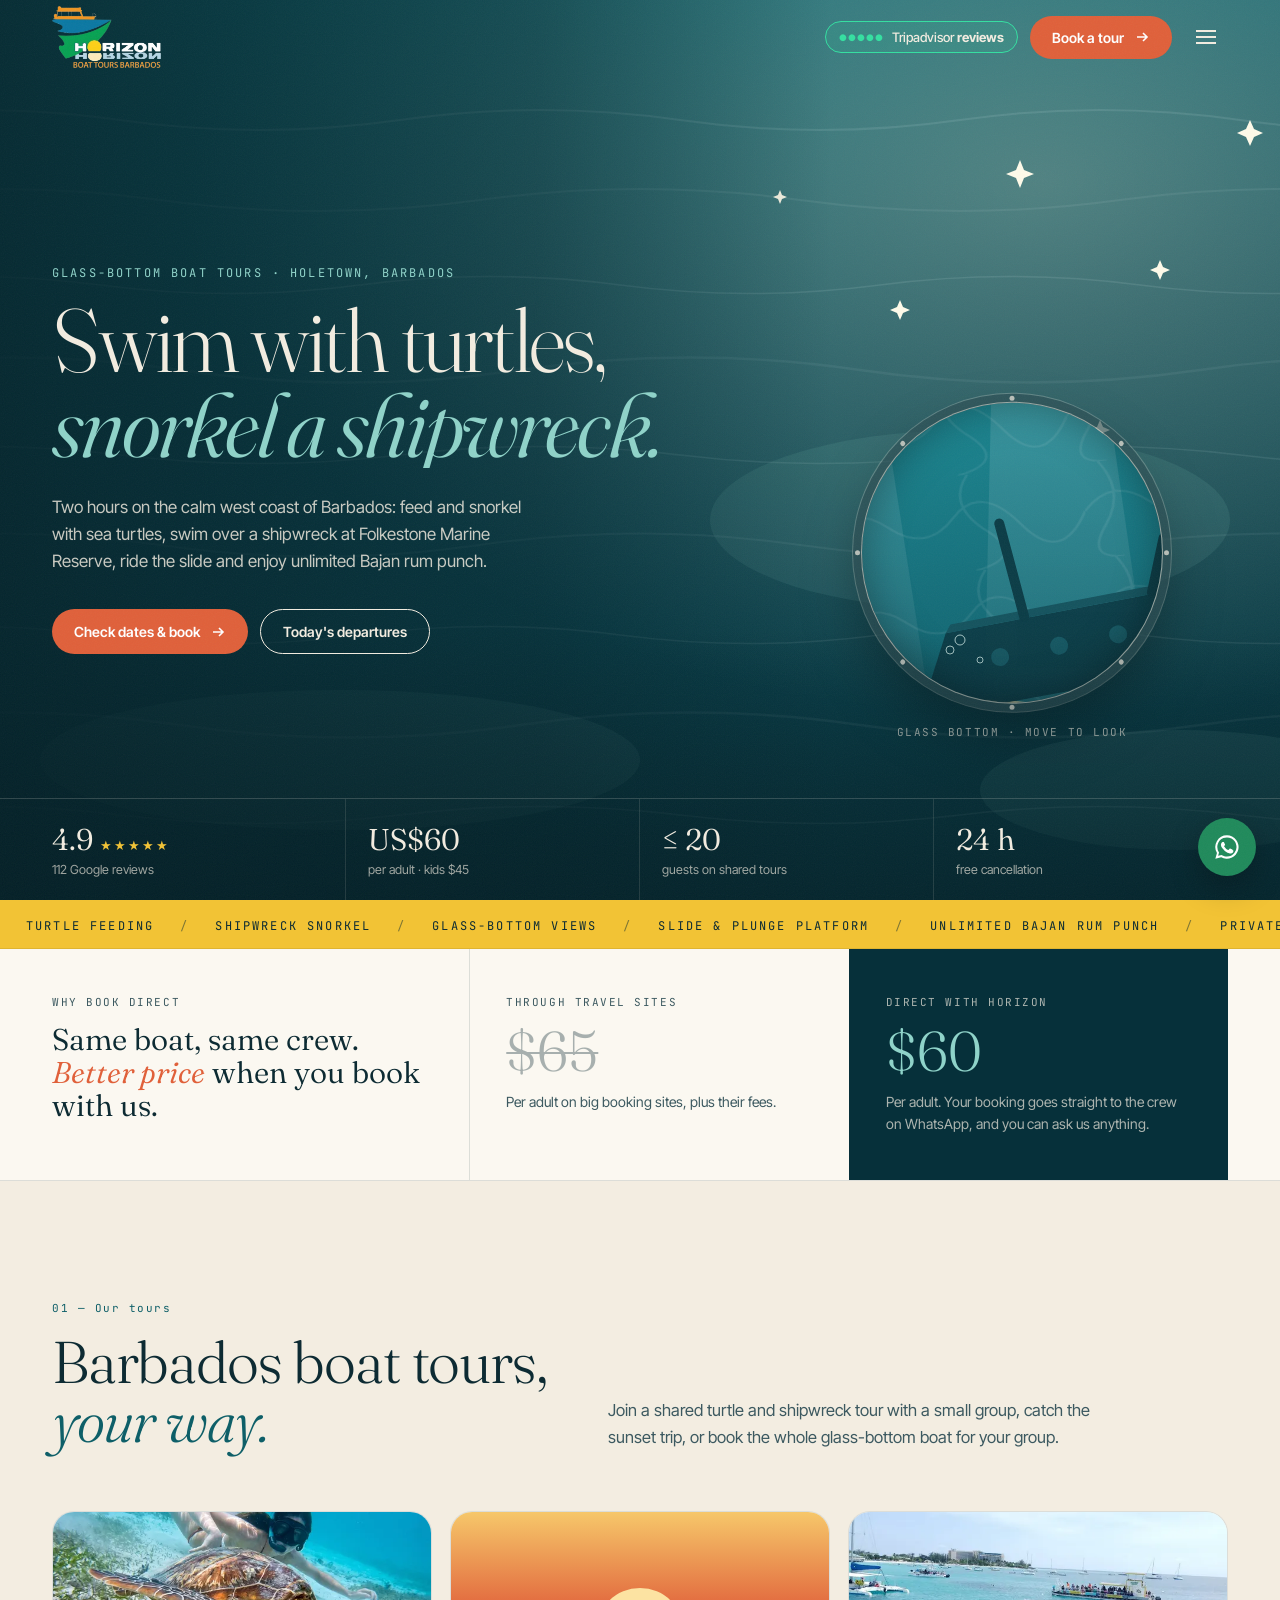
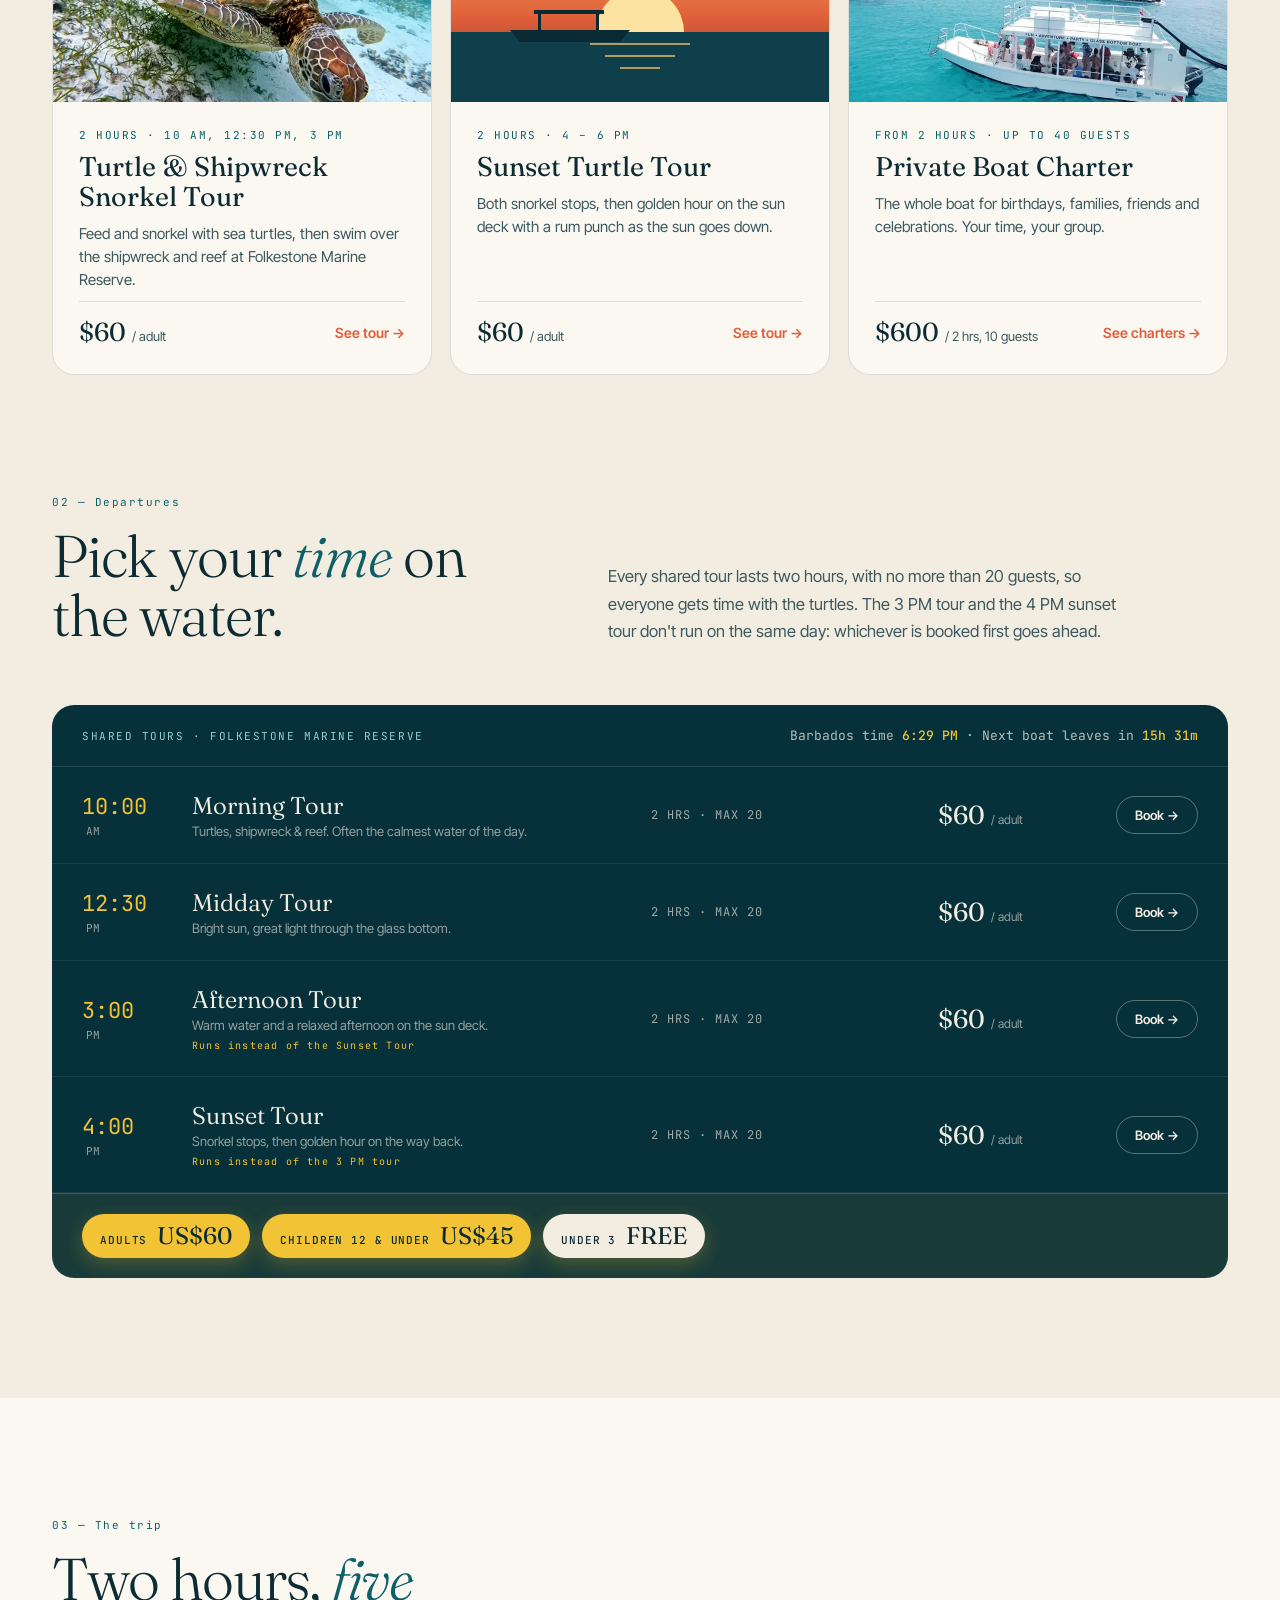
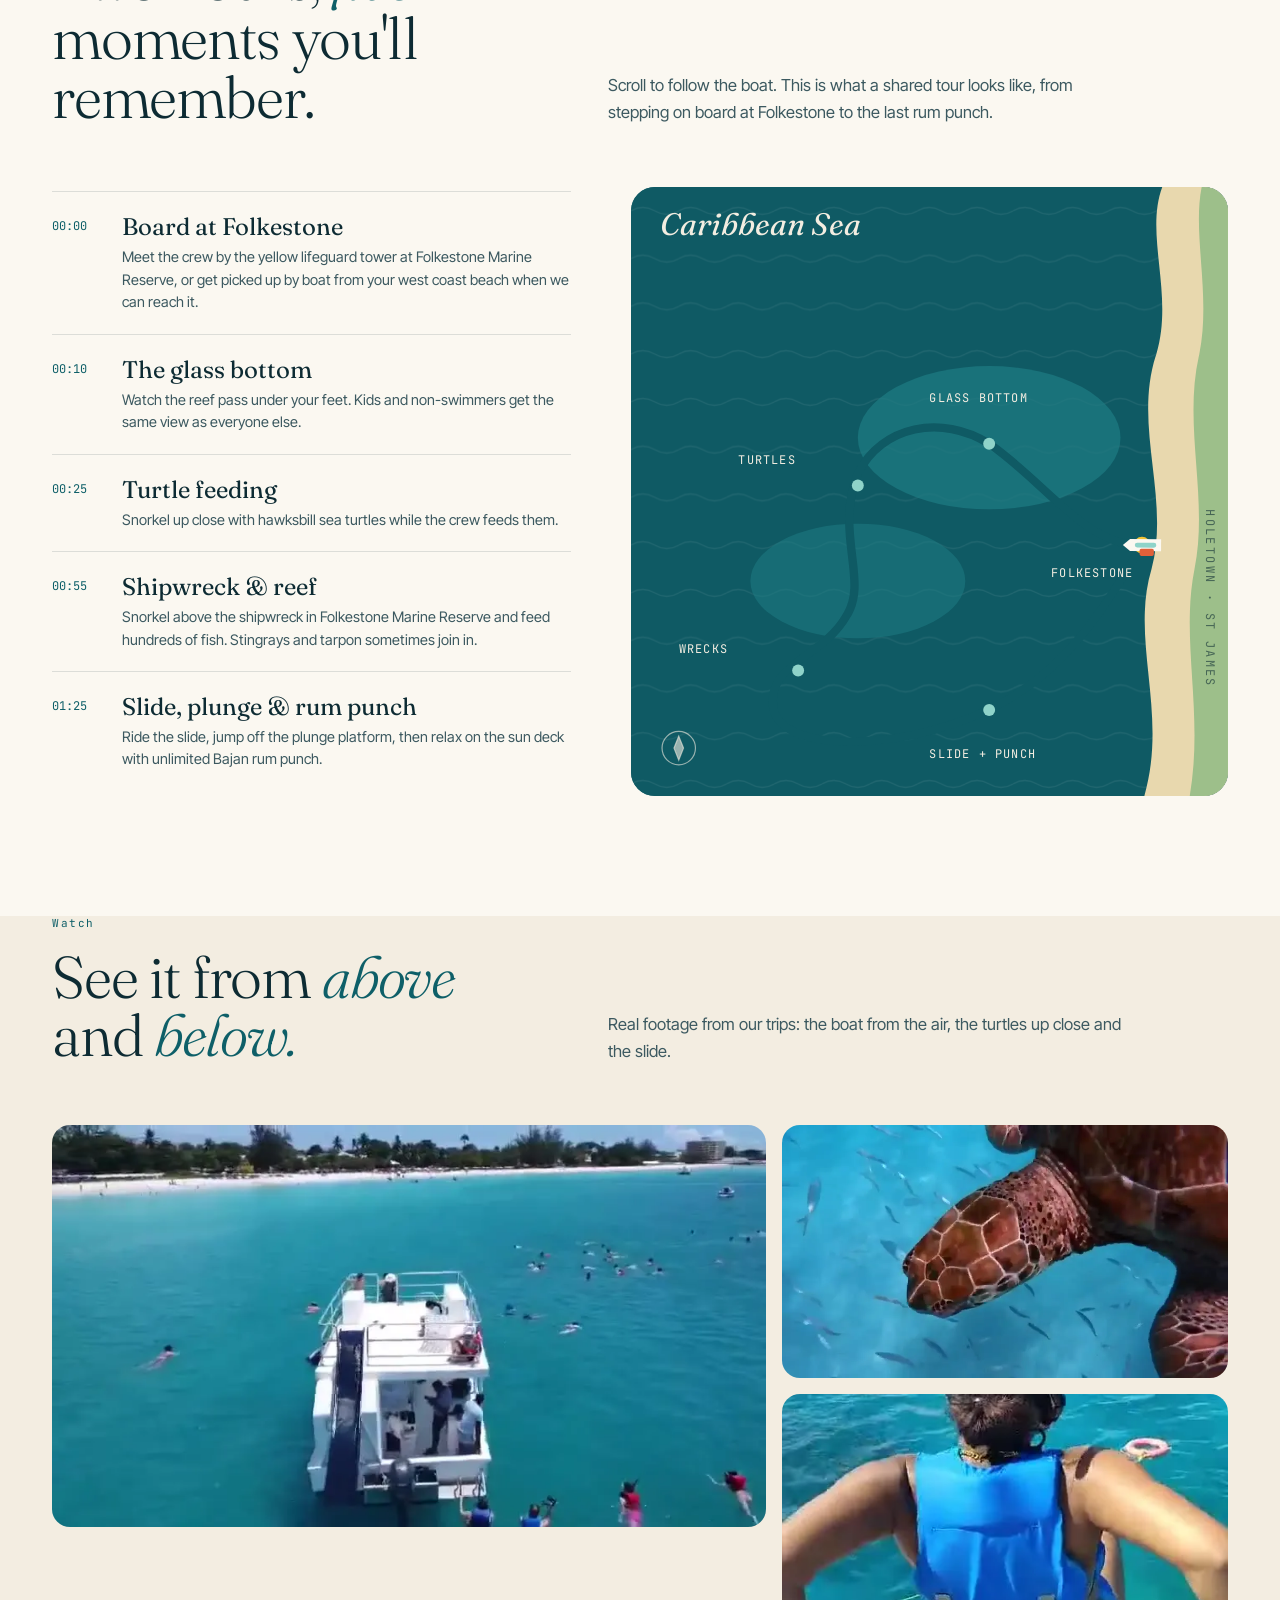
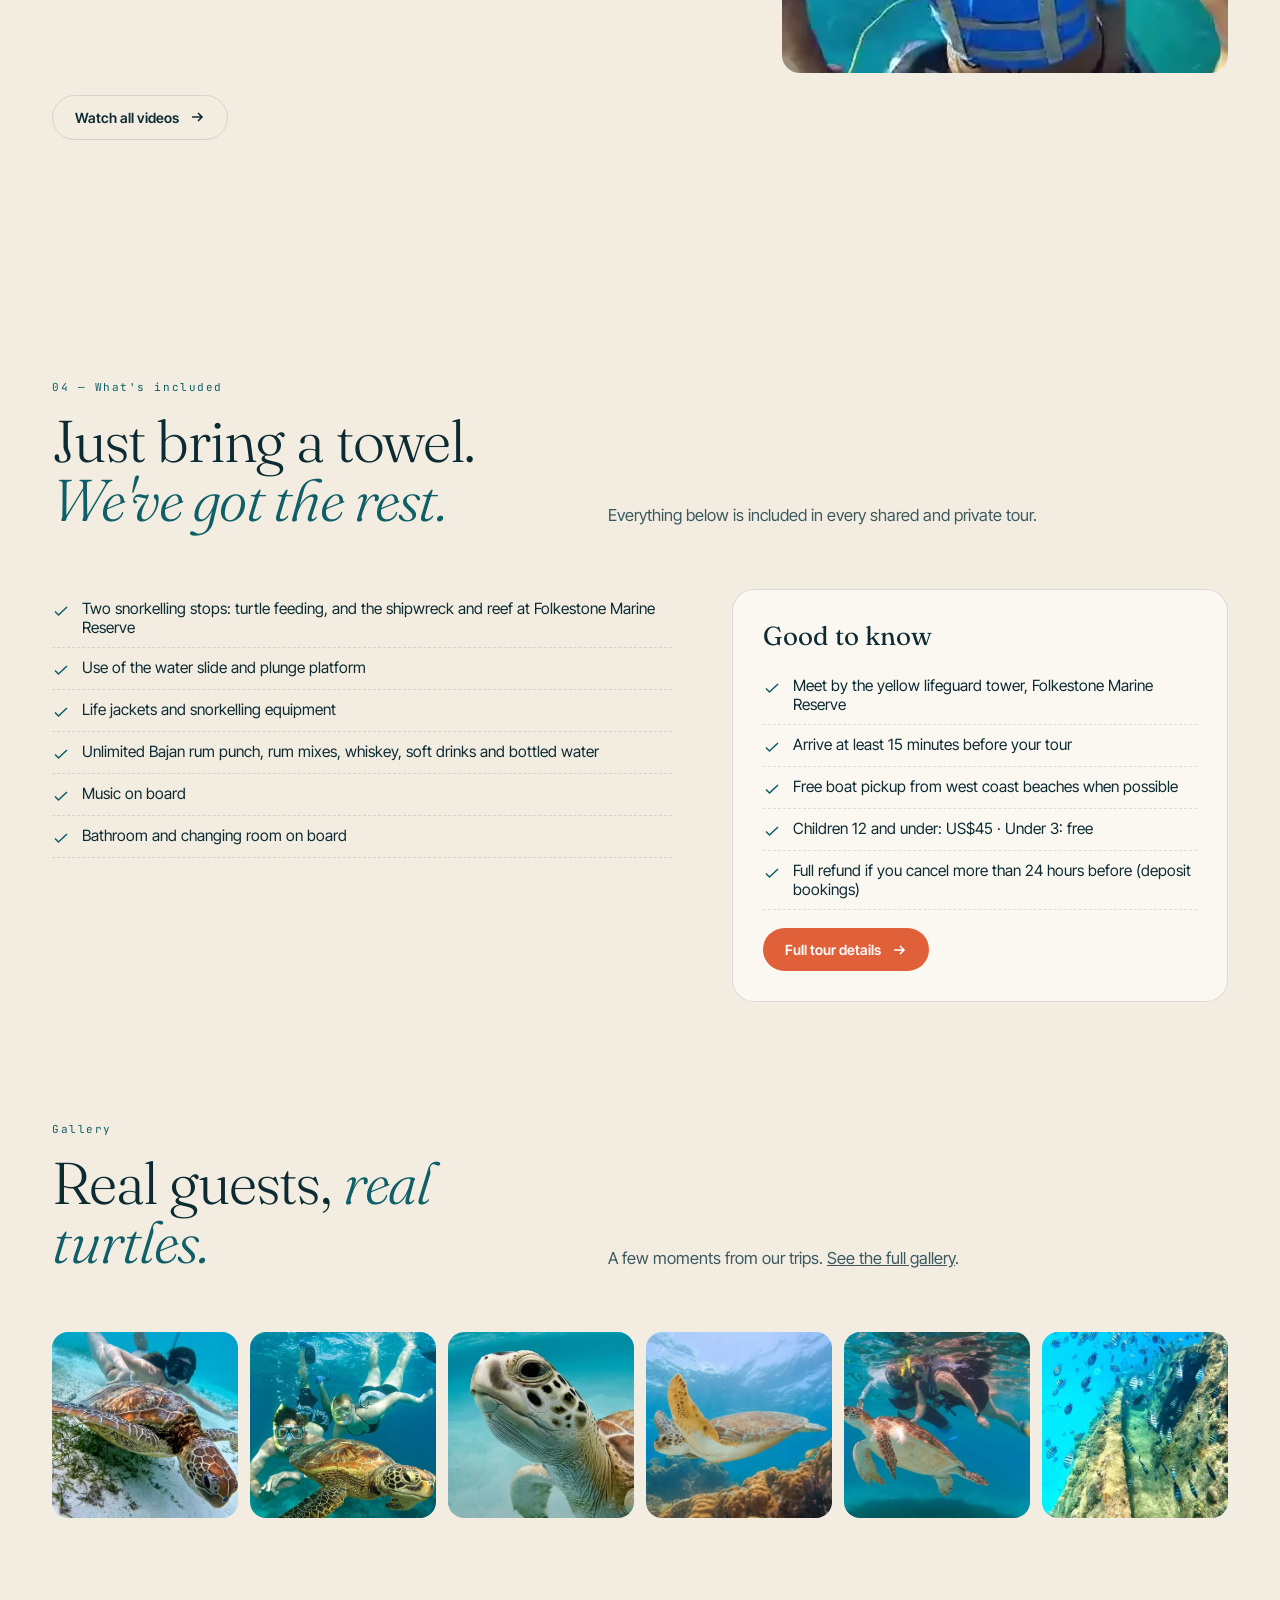
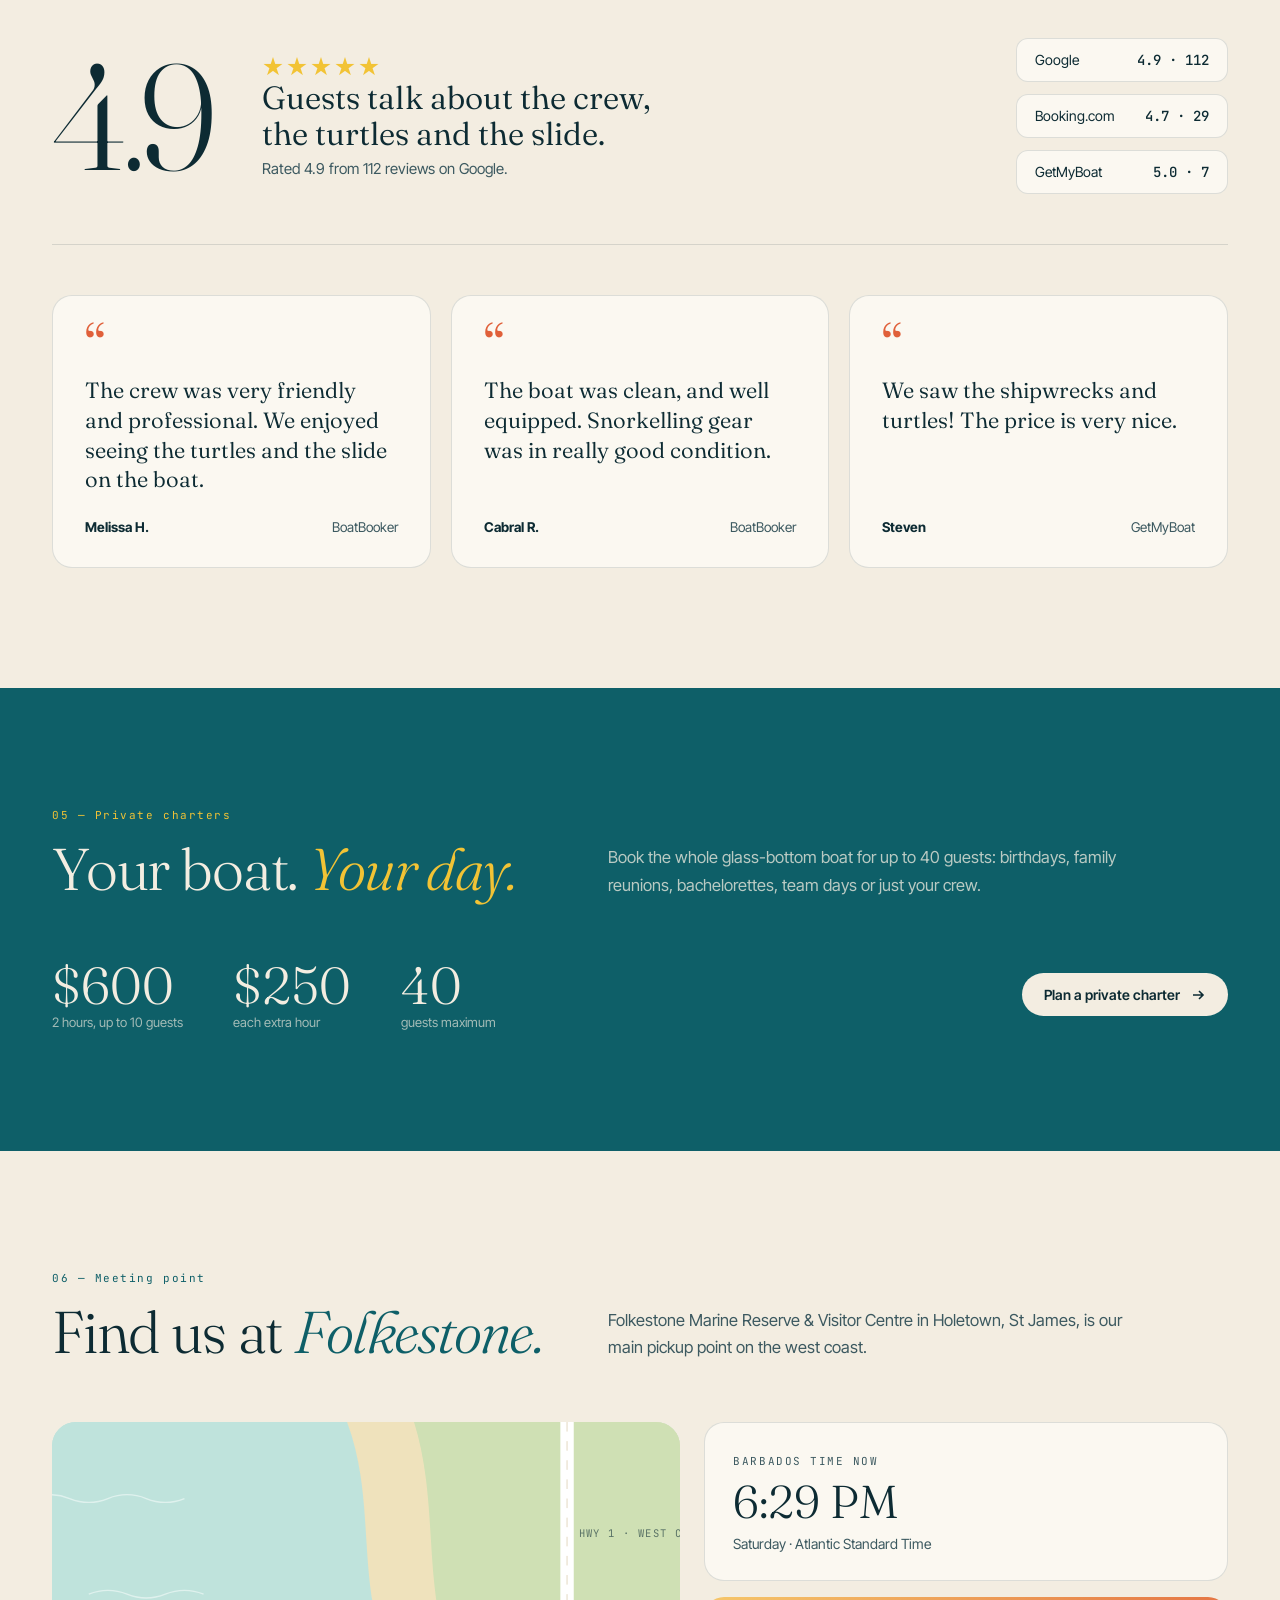
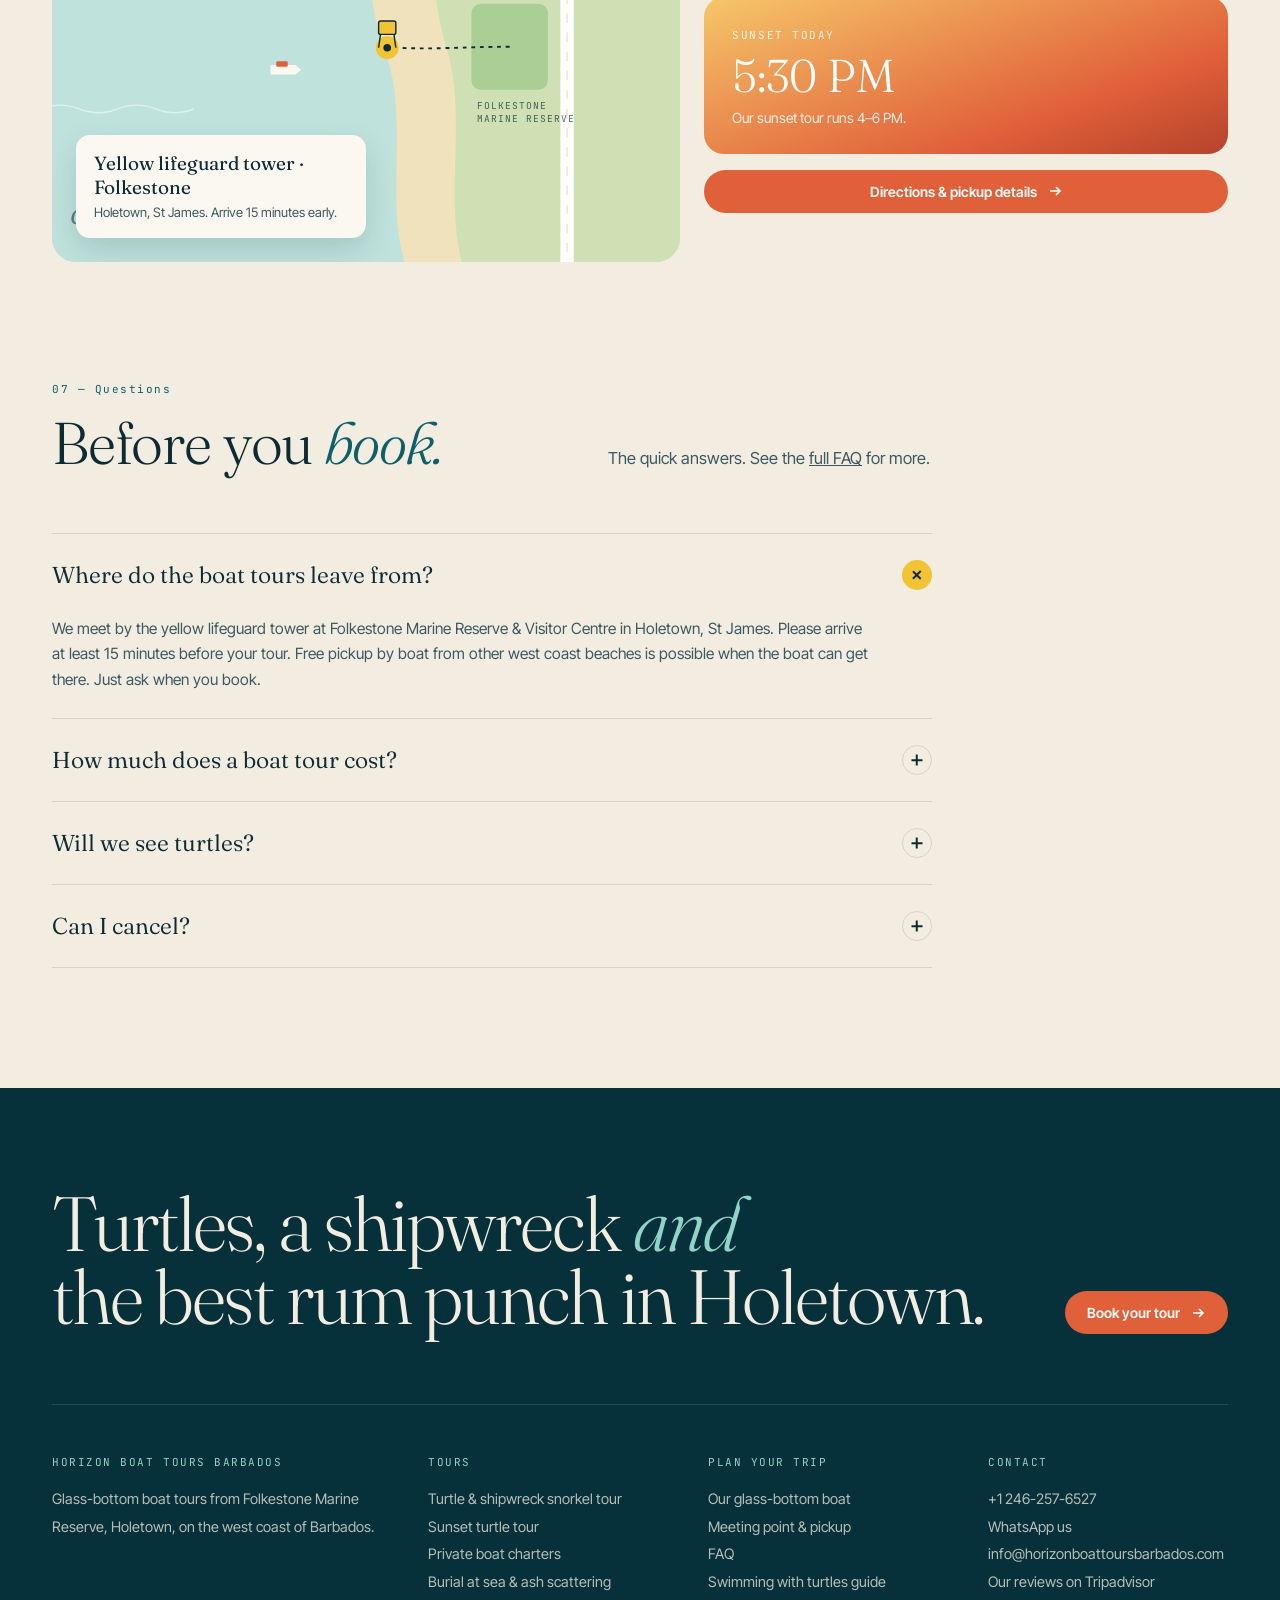
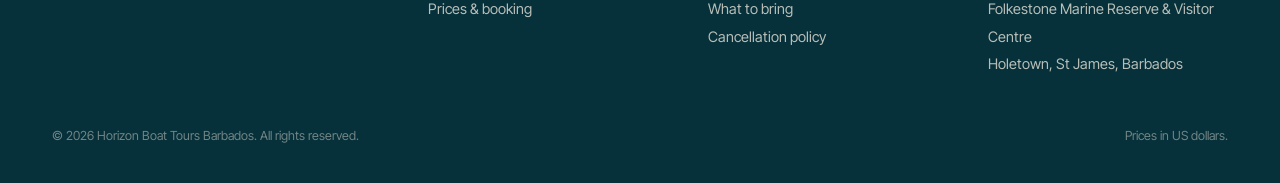
==== commit 37de0e2c: "Add files via upload" ====
--- a/index.html
+++ b/index.html
@@ -3,78 +3,329 @@
 <head>
 <meta charset="UTF-8">
 <meta name="viewport" content="width=device-width, initial-scale=1">
-<title>Glass Bottom Boat Barbados | Two Decks &amp; Water Slide | Horizon</title>
-<meta name="description" content="Meet Horizon&#x27;s glass-bottom boat in Holetown, Barbados: two decks, water slide, plunge platform and bathroom. Small-group turtle and snorkel tours.">
+<title>Barbados Boat Tours | Turtle &amp; Shipwreck Snorkeling | Horizon</title>
+<meta name="description" content="Glass-bottom boat tours in Holetown, Barbados. Swim with turtles, snorkel a shipwreck at Folkestone Marine Reserve, sunset tours &amp; private charters. From $60.">
 <meta name="robots" content="noindex,follow">
-<link rel="canonical" href="https://www.horizonboattoursbarbados.com/glass-bottom-boat-barbados/">
+<link rel="canonical" href="https://www.horizonboattoursbarbados.com/">
 <meta property="og:type" content="website">
 <meta property="og:site_name" content="Horizon Boat Tours Barbados">
-<meta property="og:title" content="Glass Bottom Boat Barbados | Two Decks &amp; Water Slide | Horizon">
-<meta property="og:description" content="Meet Horizon&#x27;s glass-bottom boat in Holetown, Barbados: two decks, water slide, plunge platform and bathroom. Small-group turtle and snorkel tours.">
-<meta property="og:url" content="https://www.horizonboattoursbarbados.com/glass-bottom-boat-barbados/">
+<meta property="og:title" content="Barbados Boat Tours | Turtle &amp; Shipwreck Snorkeling | Horizon">
+<meta property="og:description" content="Glass-bottom boat tours in Holetown, Barbados. Swim with turtles, snorkel a shipwreck at Folkestone Marine Reserve, sunset tours &amp; private charters. From $60.">
+<meta property="og:url" content="https://www.horizonboattoursbarbados.com/">
 <meta property="og:image" content="https://www.horizonboattoursbarbados.com/assets/img/og-horizon-boat-tours-barbados.jpg">
 <meta property="og:locale" content="en_US">
 <meta name="twitter:card" content="summary_large_image">
 <meta name="theme-color" content="#06303A">
-<link rel="icon" href="../favicon.ico" sizes="any">
-<link rel="icon" type="image/png" sizes="32x32" href="../assets/img/icon-32.png">
-<link rel="apple-touch-icon" href="../assets/img/icon-180.png">
-<link rel="manifest" href="../site.webmanifest">
+<link rel="icon" href="./favicon.ico" sizes="any">
+<link rel="icon" type="image/png" sizes="32x32" href="./assets/img/icon-32.png">
+<link rel="apple-touch-icon" href="./assets/img/icon-180.png">
+<link rel="manifest" href="./site.webmanifest">
 <link rel="preconnect" href="https://fonts.googleapis.com">
 <link rel="preconnect" href="https://fonts.gstatic.com" crossorigin>
 <link href="https://fonts.googleapis.com/css2?family=Fraunces:ital,opsz,wght@0,9..144,300;0,9..144,350;0,9..144,400;1,9..144,300;1,9..144,350;1,9..144,400&family=Inter+Tight:wght@400;500;600&family=JetBrains+Mono:wght@400;500&display=swap" rel="stylesheet">
-<link rel="stylesheet" href="../assets/css/style.css">
-<script type="application/ld+json">{"@context": "https://schema.org", "@graph": [{"@type": "LocalBusiness", "@id": "https://www.horizonboattoursbarbados.com/#business", "name": "Horizon Boat Tours Barbados", "url": "https://www.horizonboattoursbarbados.com/", "logo": "https://www.horizonboattoursbarbados.com/assets/img/horizon-boat-tours-barbados-logo.png", "image": ["https://www.horizonboattoursbarbados.com/assets/img/glass-bottom-boat-holetown-barbados.jpg"], "description": "Glass-bottom boat tours in Holetown, Barbados: turtle feeding, shipwreck and reef snorkelling, sunset tours and private boat charters for up to 40 guests.", "telephone": "+12462576527", "email": "info@horizonboattoursbarbados.com", "priceRange": "$$", "address": {"@type": "PostalAddress", "streetAddress": "Folkestone Marine Reserve & Visitor Centre", "addressLocality": "Holetown", "addressRegion": "St James", "addressCountry": "BB"}, "geo": {"@type": "GeoCoordinates", "latitude": 13.1856, "longitude": -59.6406}, "areaServed": "West coast of Barbados"}, {"@type": "BreadcrumbList", "itemListElement": [{"@type": "ListItem", "position": 1, "name": "Home", "item": "https://www.horizonboattoursbarbados.com/"}, {"@type": "ListItem", "position": 2, "name": "Our Glass-Bottom Boat", "item": "https://www.horizonboattoursbarbados.com/glass-bottom-boat-barbados/"}]}, {"@type": "AboutPage", "name": "Our glass-bottom boat", "url": "https://www.horizonboattoursbarbados.com/glass-bottom-boat-barbados/", "about": {"@id": "https://www.horizonboattoursbarbados.com/#business"}}, {"@type": "VideoObject", "name": "Riding the water slide into the sea", "description": "A guest riding the Horizon boat water slide into the turquoise sea off Barbados.", "thumbnailUrl": "https://www.horizonboattoursbarbados.com/assets/video/water-slide-boat-tour-barbados.webp", "contentUrl": "https://www.horizonboattoursbarbados.com/assets/video/water-slide-boat-tour-barbados.mp4", "uploadDate": "2026-11-27", "duration": "PT6S"}, {"@type": "VideoObject", "name": "Jumping off the plunge platform on a Barbados boat tour", "description": "Guests jumping off the plunge platform of the Horizon boat into the Caribbean Sea in Barbados.", "thumbnailUrl": "https://www.horizonboattoursbarbados.com/assets/video/plunge-platform-jump-boat-barbados-part-1.webp", "contentUrl": "https://www.horizonboattoursbarbados.com/assets/video/plunge-platform-jump-boat-barbados-part-1.mp4", "uploadDate": "2026-11-27", "duration": "PT17S"}]}</script>
+<link rel="stylesheet" href="./assets/css/style.css">
+<script type="application/ld+json">{"@context": "https://schema.org", "@graph": [{"@type": "LocalBusiness", "@id": "https://www.horizonboattoursbarbados.com/#business", "name": "Horizon Boat Tours Barbados", "url": "https://www.horizonboattoursbarbados.com/", "logo": "https://www.horizonboattoursbarbados.com/assets/img/horizon-boat-tours-barbados-logo.png", "image": ["https://www.horizonboattoursbarbados.com/assets/img/glass-bottom-boat-holetown-barbados.jpg"], "description": "Glass-bottom boat tours in Holetown, Barbados: turtle feeding, shipwreck and reef snorkelling, sunset tours and private boat charters for up to 40 guests.", "telephone": "+12462576527", "email": "info@horizonboattoursbarbados.com", "priceRange": "$$", "address": {"@type": "PostalAddress", "streetAddress": "Folkestone Marine Reserve & Visitor Centre", "addressLocality": "Holetown", "addressRegion": "St James", "addressCountry": "BB"}, "geo": {"@type": "GeoCoordinates", "latitude": 13.1856, "longitude": -59.6406}, "areaServed": "West coast of Barbados"}, {"@type": "WebSite", "@id": "https://www.horizonboattoursbarbados.com/#website", "url": "https://www.horizonboattoursbarbados.com/", "name": "Horizon Boat Tours Barbados", "publisher": {"@id": "https://www.horizonboattoursbarbados.com/#business"}}, {"@type": "FAQPage", "mainEntity": [{"@type": "Question", "name": "Where do the boat tours leave from?", "acceptedAnswer": {"@type": "Answer", "text": "We meet by the yellow lifeguard tower at Folkestone Marine Reserve & Visitor Centre in Holetown, St James. Please arrive at least 15 minutes before your tour. Free pickup by boat from other west coast beaches is possible when the boat can get there. Just ask when you book."}}, {"@type": "Question", "name": "How much does a boat tour cost?", "acceptedAnswer": {"@type": "Answer", "text": "Shared tours are US$60 per adult and US$45 for children aged 12 and under. Children under 3 go free. Private charters start at US$600 for 2 hours for up to 10 guests."}}, {"@type": "Question", "name": "Will we see turtles?", "acceptedAnswer": {"@type": "Answer", "text": "Turtle feeding is one of our two snorkel stops on every tour. Sea turtles are wild animals, but the crew knows exactly where they like to feed."}}, {"@type": "Question", "name": "Can I cancel?", "acceptedAnswer": {"@type": "Answer", "text": "Yes. If you paid a deposit, cancel more than 24 hours before your tour for a full refund."}}]}, {"@type": "VideoObject", "name": "Drone view of the Horizon glass-bottom boat off Holetown, Barbados", "description": "Aerial drone footage of the Horizon glass-bottom boat anchored in clear turquoise water off Holetown on the west coast of Barbados.", "thumbnailUrl": "https://www.horizonboattoursbarbados.com/assets/video/glass-bottom-boat-snorkeling-drone-barbados-part-1.webp", "contentUrl": "https://www.horizonboattoursbarbados.com/assets/video/glass-bottom-boat-snorkeling-drone-barbados-part-1.mp4", "uploadDate": "2026-11-27", "duration": "PT42S"}, {"@type": "VideoObject", "name": "Swimming with sea turtles in Barbados", "description": "Underwater video of guests swimming with sea turtles on a Horizon boat tour on the west coast of Barbados.", "thumbnailUrl": "https://www.horizonboattoursbarbados.com/assets/video/swimming-with-sea-turtles-underwater-barbados-part-1.webp", "contentUrl": "https://www.horizonboattoursbarbados.com/assets/video/swimming-with-sea-turtles-underwater-barbados-part-1.mp4", "uploadDate": "2026-11-27", "duration": "PT35S"}, {"@type": "VideoObject", "name": "Riding the water slide into the sea", "description": "A guest riding the Horizon boat water slide into the turquoise sea off Barbados.", "thumbnailUrl": "https://www.horizonboattoursbarbados.com/assets/video/water-slide-boat-tour-barbados.webp", "contentUrl": "https://www.horizonboattoursbarbados.com/assets/video/water-slide-boat-tour-barbados.mp4", "uploadDate": "2026-11-27", "duration": "PT6S"}]}</script>
 </head>
 <body>
 <a class="skip" href="#main">Skip to content</a>
 <div class="toast" id="toast" role="status" aria-live="polite"></div>
 <nav id="nav" aria-label="Main"><div class="wrap nav-in">
-  <a href="../" class="nav-logo" aria-label="Horizon Boat Tours Barbados, home"><img class="lt" src="../assets/img/logo-light.webp" alt="Horizon Boat Tours Barbados" width="420" height="239"><img class="dk" src="../assets/img/logo.webp" alt="" width="420" height="239" aria-hidden="true"></a>
-  <div class="links"><a href="../">Home</a><a href="../barbados-turtle-snorkeling-tour/">Turtle & Shipwreck Tour</a><a href="../barbados-sunset-cruise/">Sunset Tour</a><a href="../private-boat-charter-barbados/">Private Charters</a><a href="../glass-bottom-boat-barbados/" aria-current="page">Our Boat</a><a href="../gallery/">Gallery</a><a href="../faq/">FAQ</a></div>
+  <a href="./" class="nav-logo" aria-label="Horizon Boat Tours Barbados, home"><img class="lt" src="./assets/img/logo-light.webp" alt="Horizon Boat Tours Barbados" width="420" height="239"><img class="dk" src="./assets/img/logo.webp" alt="" width="420" height="239" aria-hidden="true"></a>
+  <div class="links"><a href="./" aria-current="page">Home</a><a href="./barbados-turtle-snorkeling-tour/">Turtle & Shipwreck Tour</a><a href="./barbados-sunset-cruise/">Sunset Tour</a><a href="./private-boat-charter-barbados/">Private Charters</a><a href="./glass-bottom-boat-barbados/">Our Boat</a><a href="./gallery/">Gallery</a><a href="./faq/">FAQ</a></div>
   <div class="nav-r">
     <a class="ta-pill" href="https://www.tripadvisor.com/Search?q=Horizon%20Boat%20Tours%20Barbados" target="_blank" rel="noopener" aria-label="Read our reviews on Tripadvisor"><span class="dots" aria-hidden="true">●●●●●</span><span class="tx">Tripadvisor <b>reviews</b></span></a>
-    <a href="../book/" class="btn btn-coral">Book a tour <svg viewBox="0 0 16 16" fill="none" stroke="currentColor" stroke-width="1.6" aria-hidden="true"><path d="M3 8h10M9 4l4 4-4 4"/></svg></a>
+    <a href="./book/" class="btn btn-coral">Book a tour <svg viewBox="0 0 16 16" fill="none" stroke="currentColor" stroke-width="1.6" aria-hidden="true"><path d="M3 8h10M9 4l4 4-4 4"/></svg></a>
     <button class="burger" type="button" aria-label="Open menu" aria-expanded="false" aria-controls="mmenu"><i></i><i></i><i></i></button>
   </div>
 </div></nav>
-<div class="mmenu" id="mmenu"><a href="../">Home</a><a href="../barbados-turtle-snorkeling-tour/">Turtle & Shipwreck Tour</a><a href="../barbados-sunset-cruise/">Sunset Tour</a><a href="../private-boat-charter-barbados/">Private Charters</a><a href="../glass-bottom-boat-barbados/">Our Boat</a><a href="../gallery/">Gallery</a><a href="../faq/">FAQ</a><a href="../folkestone-marine-reserve-meeting-point/">Meeting Point</a><a href="../burial-at-sea-barbados/">Burial at sea</a><a href="../guides/swimming-with-turtles-barbados/">Turtle guide</a><a href="https://www.tripadvisor.com/Search?q=Horizon%20Boat%20Tours%20Barbados" target="_blank" rel="noopener">Our Tripadvisor reviews</a><a href="../book/" class="btn btn-coral">Book a tour <svg viewBox="0 0 16 16" fill="none" stroke="currentColor" stroke-width="1.6" aria-hidden="true"><path d="M3 8h10M9 4l4 4-4 4"/></svg></a></div>
+<div class="mmenu" id="mmenu"><a href="./">Home</a><a href="./barbados-turtle-snorkeling-tour/">Turtle & Shipwreck Tour</a><a href="./barbados-sunset-cruise/">Sunset Tour</a><a href="./private-boat-charter-barbados/">Private Charters</a><a href="./glass-bottom-boat-barbados/">Our Boat</a><a href="./gallery/">Gallery</a><a href="./faq/">FAQ</a><a href="./folkestone-marine-reserve-meeting-point/">Meeting Point</a><a href="./burial-at-sea-barbados/">Burial at sea</a><a href="./guides/swimming-with-turtles-barbados/">Turtle guide</a><a href="https://www.tripadvisor.com/Search?q=Horizon%20Boat%20Tours%20Barbados" target="_blank" rel="noopener">Our Tripadvisor reviews</a><a href="./book/" class="btn btn-coral">Book a tour <svg viewBox="0 0 16 16" fill="none" stroke="currentColor" stroke-width="1.6" aria-hidden="true"><path d="M3 8h10M9 4l4 4-4 4"/></svg></a></div>
 <main id="main">
-<header class="phero"><svg class="bgw" viewBox="0 0 1440 160" preserveAspectRatio="none" aria-hidden="true"><path class="wave" d="M-60 90 C 180 50, 420 130, 660 90 S 1140 50, 1500 90 L1500 160 L-60 160 Z" fill="#0E5F68" opacity=".6"/><path class="wave" d="M-60 120 C 200 90, 460 150, 720 120 S 1200 90, 1500 120 L1500 160 L-60 160 Z" fill="#0A4A52"/></svg><svg class="deco-b" viewBox="0 0 1440 160" preserveAspectRatio="xMidYMax slice" aria-hidden="true"><g transform="translate(70 120) rotate(0) scale(1.2)" class=""><g class="sf"><path d="M0 40 L0 0 M0 14 L -16 -6 M-16 -6 L -20 -24 M-16 -6 L -30 -14 M0 4 L 14 -14 M14 -14 L 12 -32 M14 -14 L 28 -22 M0 -4 L 2 -28"/></g></g><g transform="translate(180 130) rotate(20) scale(0.8)" class=""><g class="sf"><polygon points="0.0,-30.0 7.1,-9.7 28.5,-9.3 11.4,3.7 17.6,24.3 0.0,12.0 -17.6,24.3 -11.4,3.7 -28.5,-9.3 -7.1,-9.7" stroke-linejoin="round"/><circle r="3"/><circle cx="0" cy="-16" r="1.4" fill="currentColor"/><circle cx="15" cy="-5" r="1.4" fill="currentColor"/><circle cx="9" cy="13" r="1.4" fill="currentColor"/><circle cx="-9" cy="13" r="1.4" fill="currentColor"/><circle cx="-15" cy="-5" r="1.4" fill="currentColor"/></g></g><g transform="translate(1290 126) rotate(-12) scale(0.8)" class=""><g class="sf"><path d="M0 30 L -34 -4 Q -30 -30 0 -36 Q 30 -30 34 -4 Z" stroke-linejoin="round"/><path d="M0 30 L -22 -28 M0 30 L -10 -34 M0 30 L 0 -36 M0 30 L 10 -34 M0 30 L 22 -28"/><path d="M-9 30 L 9 30 L 6 38 L -6 38 Z"/></g></g><g transform="translate(1370 118) rotate(0) scale(1)" class=""><g class="sf"><path d="M0 40 L0 0 M0 14 L -16 -6 M-16 -6 L -20 -24 M-16 -6 L -30 -14 M0 4 L 14 -14 M14 -14 L 12 -32 M14 -14 L 28 -22 M0 -4 L 2 -28"/></g></g><g transform="translate(1220 134) rotate(-8) scale(0.6)" class=""><g class="sf"><polygon points="0.0,-30.0 7.1,-9.7 28.5,-9.3 11.4,3.7 17.6,24.3 0.0,12.0 -17.6,24.3 -11.4,3.7 -28.5,-9.3 -7.1,-9.7" stroke-linejoin="round"/><circle r="3"/><circle cx="0" cy="-16" r="1.4" fill="currentColor"/><circle cx="15" cy="-5" r="1.4" fill="currentColor"/><circle cx="9" cy="13" r="1.4" fill="currentColor"/><circle cx="-9" cy="13" r="1.4" fill="currentColor"/><circle cx="-15" cy="-5" r="1.4" fill="currentColor"/></g></g></svg><div class="wrap"><div class="phero-grid"><div><nav class="bc" aria-label="Breadcrumb"><ol class="crumbs"><li><a href="../">Home</a></li><li aria-current="page">Our Glass-Bottom Boat</li></ol></nav><h1>Our <em>Glass-Bottom Boat</em> in Holetown</h1><p class="lede">A spacious two-deck glass-bottom boat built for fun: a water slide, a plunge platform, a sun deck and a bathroom on board. Meet the boat and the crew behind Horizon Boat Tours Barbados.</p><div class=ctas><a href="../book/" class="btn btn-coral">Book a tour <svg viewBox="0 0 16 16" fill="none" stroke="currentColor" stroke-width="1.6" aria-hidden="true"><path d="M3 8h10M9 4l4 4-4 4"/></svg></a></div></div><div class="phero-img rv"><img src="../assets/img/glass-bottom-boat-holetown-barbados-800.webp" alt="Guests on the Horizon glass-bottom boat at the beach in Holetown, Barbados" width="800" height="804" fetchpriority="high"></div></div></div></header><section class="sec"><div class="wrap two-col">
- <article class="prose">
-  <h2>Built for turtles, snorkelling and fun</h2>
-  <p>Our boat is a glass-bottom party boat with two decks: a shaded lower deck and an open sun deck up top. Through the glass bottom you can watch the reef and marine life pass beneath you, which makes it a great choice for families with young children and anyone who'd rather stay dry.</p>
-  <h2>On board</h2>
-  <ul class="ticks"><li><svg viewBox="0 0 18 18" fill="none" stroke="currentColor" stroke-width="1.6" aria-hidden="true"><path d="M3 9.5l3.5 3.5L15 5"/></svg><span>Glass-bottom viewing panel</span></li><li><svg viewBox="0 0 18 18" fill="none" stroke="currentColor" stroke-width="1.6" aria-hidden="true"><path d="M3 9.5l3.5 3.5L15 5"/></svg><span>Two decks: lower deck and sun deck</span></li><li><svg viewBox="0 0 18 18" fill="none" stroke="currentColor" stroke-width="1.6" aria-hidden="true"><path d="M3 9.5l3.5 3.5L15 5"/></svg><span>Water slide and plunge platform</span></li><li><svg viewBox="0 0 18 18" fill="none" stroke="currentColor" stroke-width="1.6" aria-hidden="true"><path d="M3 9.5l3.5 3.5L15 5"/></svg><span>Bathroom and changing room</span></li><li><svg viewBox="0 0 18 18" fill="none" stroke="currentColor" stroke-width="1.6" aria-hidden="true"><path d="M3 9.5l3.5 3.5L15 5"/></svg><span>Music on board</span></li><li><svg viewBox="0 0 18 18" fill="none" stroke="currentColor" stroke-width="1.6" aria-hidden="true"><path d="M3 9.5l3.5 3.5L15 5"/></svg><span>Life jackets and snorkelling equipment for every guest</span></li><li><svg viewBox="0 0 18 18" fill="none" stroke="currentColor" stroke-width="1.6" aria-hidden="true"><path d="M3 9.5l3.5 3.5L15 5"/></svg><span>Room for up to 40 guests on private charters, and a maximum of 20 on shared tours</span></li></ul>
-  <div class="v2"><figure class="vid vert "><video controls playsinline preload="none" poster="../assets/video/water-slide-boat-tour-barbados.webp" width="478" height="850" aria-label="Riding the water slide into the sea"><source src="../assets/video/water-slide-boat-tour-barbados.mp4" type="video/mp4"></video></figure><figure class="vid vert "><video controls playsinline preload="none" poster="../assets/video/plunge-platform-jump-boat-barbados-part-1.webp" width="478" height="850" aria-label="Jumping off the plunge platform on a Barbados boat tour"><source src="../assets/video/plunge-platform-jump-boat-barbados-part-1.mp4" type="video/mp4"></video></figure></div>
-  <h2>Small groups, personal service</h2>
-  <p>We specialise in intimate, personal tours. Shared trips are capped at 20 guests, even though the boat holds 40, so the crew can look after everyone, help nervous snorkellers and make sure each guest gets the full experience.</p>
-  <h2>Where we're based</h2>
-  <p>We operate from <a href="../folkestone-marine-reserve-meeting-point/">Folkestone Marine Reserve in Holetown, St James</a>, right on the calm west coast of Barbados, home to some of the island's best snorkelling.</p>
- </article>
- <aside class="side">
-  <figure class="photo rv"><img src="../assets/img/gallery/looking-through-glass-bottom-boat.webp" alt="Guests looking through the glass bottom of the Horizon boat" width="1400" height="630" loading="lazy"><figcaption>Watching the reef through the glass bottom.</figcaption></figure>
-  <div class="card rv"><h3>Book your trip</h3><ul class="ticks"><li><svg viewBox="0 0 18 18" fill="none" stroke="currentColor" stroke-width="1.6" aria-hidden="true"><path d="M3 9.5l3.5 3.5L15 5"/></svg><span>Shared tours from US$60</span></li><li><svg viewBox="0 0 18 18" fill="none" stroke="currentColor" stroke-width="1.6" aria-hidden="true"><path d="M3 9.5l3.5 3.5L15 5"/></svg><span>Private charters from US$600</span></li><li><svg viewBox="0 0 18 18" fill="none" stroke="currentColor" stroke-width="1.6" aria-hidden="true"><path d="M3 9.5l3.5 3.5L15 5"/></svg><span>Full refund 24 hours+ before (deposit bookings)</span></li></ul><p style="margin-top:16px"><a class="btn btn-coral" href="../book/">See prices &amp; book <svg viewBox="0 0 16 16" fill="none" stroke="currentColor" stroke-width="1.6" aria-hidden="true"><path d="M3 8h10M9 4l4 4-4 4"/></svg></a></p></div>
- </aside>
-</div></section><section class="sec" style="padding-top:0"><div class="wrap"><h2 class="sr" style="font-family:var(--serif);font-weight:350;font-size:32px;margin-bottom:22px">Plan your day on the water</h2><div class="related"><a href="../barbados-turtle-snorkeling-tour/"><small>Tour</small><b>Turtle &amp; Shipwreck Snorkel Tour</b></a><a href="../private-boat-charter-barbados/"><small>Private</small><b>Private boat charter prices</b></a><a href="../folkestone-marine-reserve-meeting-point/"><small>Find us</small><b>Meeting point &amp; pickup</b></a></div></div></section>
+<header class="hero" id="top">
+  <!-- surface -->
+  <svg class="layer" viewBox="0 0 1440 900" preserveAspectRatio="xMidYMid slice" aria-hidden="true">
+    <defs>
+      <linearGradient id="sg" x1="0" y1="0" x2=".3" y2="1"><stop offset="0" stop-color="#11707A"/><stop offset=".55" stop-color="#0B4C58"/><stop offset="1" stop-color="#073640"/></linearGradient>
+      <radialGradient id="sun" cx=".78" cy=".2" r=".6"><stop offset="0" stop-color="#FFF4D6" stop-opacity=".28"/><stop offset="1" stop-color="#FFF4D6" stop-opacity="0"/></radialGradient>
+    </defs>
+    <rect width="1440" height="900" fill="url(#sg)"/>
+    <rect width="1440" height="900" fill="url(#sun)"/>
+    <g opacity=".09" fill="#9FE0D4">
+      <ellipse cx="1050" cy="520" rx="260" ry="90"/><ellipse cx="420" cy="760" rx="300" ry="70"/><ellipse cx="1260" cy="790" rx="200" ry="60"/>
+    </g>
+    <g fill="none" stroke="#E8FFF9" stroke-linecap="round">
+      <g class="wave" stroke-opacity=".10" stroke-width="2"><path d="M-80 120 Q 60 100 200 120 T 480 120 T 760 120 T 1040 120 T 1320 120 T 1600 120"/></g>
+      <g class="wave" stroke-opacity=".07" stroke-width="2"><path d="M-80 200 Q 80 178 240 200 T 560 200 T 880 200 T 1200 200 T 1520 200"/></g>
+      <g class="wave" stroke-opacity=".10" stroke-width="1.6"><path d="M-80 285 Q 50 268 180 285 T 440 285 T 700 285 T 960 285 T 1220 285 T 1480 285"/></g>
+      <g class="wave" stroke-opacity=".06" stroke-width="2.4"><path d="M-80 370 Q 90 345 260 370 T 600 370 T 940 370 T 1280 370 T 1620 370"/></g>
+      <g class="wave" stroke-opacity=".09" stroke-width="1.6"><path d="M-80 455 Q 60 438 200 455 T 480 455 T 760 455 T 1040 455 T 1320 455 T 1600 455"/></g>
+      <g class="wave" stroke-opacity=".06" stroke-width="2"><path d="M-80 545 Q 80 522 240 545 T 560 545 T 880 545 T 1200 545 T 1520 545"/></g>
+      <g class="wave" stroke-opacity=".08" stroke-width="1.6"><path d="M-80 635 Q 50 618 180 635 T 440 635 T 700 635 T 960 635 T 1220 635 T 1480 635"/></g>
+      <g class="wave" stroke-opacity=".06" stroke-width="2.4"><path d="M-80 725 Q 90 700 260 725 T 600 725 T 940 725 T 1280 725 T 1620 725"/></g>
+      <g class="wave" stroke-opacity=".08" stroke-width="1.6"><path d="M-80 815 Q 60 798 200 815 T 480 815 T 760 815 T 1040 815 T 1320 815 T 1600 815"/></g>
+    </g>
+    <g fill="#FFFBEA">
+      <path class="glint" style="animation-delay:0s" d="M1100 160 l4 10 l10 4 l-10 4 l-4 10 l-4 -10 l-10 -4 l10 -4z"/>
+      <path class="glint" style="animation-delay:.8s" d="M1240 260 l3 7 l7 3 l-7 3 l-3 7 l-3 -7 l-7 -3 l7 -3z"/>
+      <path class="glint" style="animation-delay:1.6s" d="M980 300 l3 7 l7 3 l-7 3 l-3 7 l-3 -7 l-7 -3 l7 -3z"/>
+      <path class="glint" style="animation-delay:2.3s" d="M1330 120 l4 9 l9 4 l-9 4 l-4 9 l-4 -9 l-9 -4 l9 -4z"/>
+      <path class="glint" style="animation-delay:1.1s" d="M860 190 l2 5 l5 2 l-5 2 l-2 5 l-2 -5 l-5 -2 l5 -2z"/>
+      <path class="glint" style="animation-delay:2.9s" d="M1180 420 l3 7 l7 3 l-7 3 l-3 7 l-3 -7 l-7 -3 l7 -3z"/>
+    </g>
+  </svg>
+
+  <!-- underwater, revealed by glass -->
+  <svg class="layer under" id="under" viewBox="0 0 1440 900" preserveAspectRatio="xMidYMid slice" aria-hidden="true">
+    <defs>
+      <linearGradient id="ug" x1="0" y1="0" x2="0" y2="1"><stop offset="0" stop-color="#5CC8BE"/><stop offset=".45" stop-color="#1B8590"/><stop offset="1" stop-color="#0A4A57"/></linearGradient>
+      <linearGradient id="sand" x1="0" y1="0" x2="0" y2="1"><stop offset="0" stop-color="#E4D3A2"/><stop offset="1" stop-color="#B49E68"/></linearGradient>
+      <linearGradient id="rayg" x1="0" y1="0" x2="0" y2="1"><stop offset="0" stop-color="#fff" stop-opacity=".22"/><stop offset="1" stop-color="#fff" stop-opacity="0"/></linearGradient>
+      <pattern id="cp" width="120" height="60" patternUnits="userSpaceOnUse" patternTransform="scale(2.2 1.6) rotate(-8)">
+        <path d="M0 30 Q 15 10 30 28 T 60 26 T 90 34 T 120 30 M10 0 Q 20 20 8 40 T 14 60 M70 0 Q 58 18 74 36 T 66 60" fill="none" stroke="#fff" stroke-width="1.2" stroke-opacity=".08"/>
+      </pattern>
+      <linearGradient id="shell" x1="0" y1="0" x2="1" y2="1"><stop offset="0" stop-color="#9C6A32"/><stop offset="1" stop-color="#5A3A1A"/></linearGradient>
+      <g id="fishS"><path d="M0 0 C 10 -7 22 -7 30 0 C 22 7 10 7 0 0 Z M30 0 L 40 -7 L 38 0 L 40 7 Z" fill="#F4D35E"/><circle cx="7" cy="-1" r="1.4" fill="#0A3640"/></g>
+    </defs>
+    <rect width="1440" height="900" fill="url(#ug)"/>
+    <g class="caus"><rect x="-200" y="-100" width="1900" height="1100" fill="url(#cp)"/></g>
+    <g fill="url(#rayg)">
+      <polygon class="ray" points="820,0 900,0 1040,900 760,900"/>
+      <polygon class="ray" points="1080,0 1130,0 1260,900 1060,900"/>
+      <polygon class="ray" points="560,0 600,0 680,900 470,900"/>
+    </g>
+    <!-- sea floor -->
+    <path d="M0 740 Q 200 700 420 728 T 860 715 T 1260 735 T 1440 720 V900 H0 Z" fill="url(#sand)"/>
+    <g fill="none" stroke="#9C8654" stroke-opacity=".5" stroke-width="2">
+      <path d="M60 790 q30 -8 60 0 t60 0"/><path d="M320 820 q30 -8 60 0 t60 0 t60 0"/><path d="M700 800 q30 -8 60 0 t60 0"/><path d="M1120 830 q30 -8 60 0 t60 0 t60 0"/>
+    </g>
+    <!-- shipwreck -->
+    <g transform="translate(980 600) rotate(-9)" fill="#0B3C46">
+      <path d="M0 120 L 40 40 L 360 30 L 420 110 Z" opacity=".95"/>
+      <path d="M40 40 L 360 30 L 352 22 L 46 32 Z" fill="#14535E"/>
+      <g stroke="#0B3C46" stroke-width="10" stroke-linecap="round"><line x1="120" y1="36" x2="110" y2="-60"/><line x1="250" y1="32" x2="270" y2="-20"/></g>
+      <g fill="#1A6470" opacity=".7"><circle cx="90" cy="72" r="9"/><circle cx="150" cy="70" r="9"/><circle cx="210" cy="68" r="9"/><circle cx="270" cy="66" r="9"/></g>
+      <path d="M300 30 l 30 -50 l 18 8 l -24 44z" fill="#0E4752"/>
+    </g>
+    <!-- reef -->
+    <g>
+      <path class="fan" d="M180 760 C 150 690 170 640 200 600 C 230 640 250 690 220 760 Z" fill="#E38A6B"/>
+      <path class="fan" style="animation-delay:-2s" d="M240 765 C 230 720 250 690 270 670 C 290 690 300 725 285 765 Z" fill="#C7678C"/>
+      <ellipse cx="140" cy="760" rx="60" ry="26" fill="#D9A15A"/>
+      <ellipse cx="320" cy="768" rx="40" ry="18" fill="#7FBF8E"/>
+      <path class="fan" style="animation-delay:-1s" d="M640 740 C 620 680 640 650 660 630 C 680 650 690 690 672 740 Z" fill="#E7B04B"/>
+      <ellipse cx="690" cy="742" rx="46" ry="18" fill="#C7678C" opacity=".85"/>
+      <path class="fan" style="animation-delay:-3s" d="M1340 735 C 1320 670 1340 640 1365 615 C 1390 640 1400 680 1378 735 Z" fill="#E38A6B"/>
+    </g>
+    <!-- far turtle -->
+    <g class="turtle2" opacity=".45"><g transform="translate(0 330) scale(.55)">
+      <use href="#tt"/>
+    </g></g>
+    <!-- turtle (hawksbill) -->
+    <g class="turtle"><g transform="translate(0 420)"><g class="bob" id="tt">
+      <path class="flip-f" d="M120 -30 C 150 -90 210 -110 240 -100 C 210 -70 170 -40 140 -20 Z" fill="#6E7F55"/>
+      <path class="flip-b" d="M40 -18 C 20 -50 0 -60 -18 -56 C -5 -38 15 -24 34 -10 Z" fill="#6E7F55"/>
+      <path class="flip-f" style="animation-delay:-.4s" d="M120 30 C 150 90 210 110 240 100 C 210 70 170 40 140 20 Z" fill="#5C6C45"/>
+      <path class="flip-b" style="animation-delay:-.4s" d="M40 18 C 20 50 0 60 -18 56 C -5 38 15 24 34 10 Z" fill="#5C6C45"/>
+      <path d="M180 0 C 196 -16 226 -16 236 0 C 226 16 196 16 180 0 Z" fill="#7E8E60"/>
+      <circle cx="222" cy="-4" r="3" fill="#0A2A30"/>
+      <ellipse cx="100" cy="0" rx="92" ry="58" fill="url(#shell)"/>
+      <g fill="none" stroke="#2E1E0C" stroke-width="2.4" stroke-opacity=".7">
+        <path d="M60 -20 L 100 -32 L 140 -20 L 140 20 L 100 32 L 60 20 Z"/>
+        <path d="M60 -20 L 30 -36 M140 -20 L 168 -34 M60 20 L 30 36 M140 20 L 168 34 M100 -32 L 100 -56 M100 32 L 100 56 M60 -20 L 20 0 L 60 20 M140 -20 L 184 0 L 140 20"/>
+      </g>
+      <g fill="#E7B05E" opacity=".35"><circle cx="85" cy="-8" r="9"/><circle cx="118" cy="10" r="7"/><circle cx="45" cy="-34" r="5"/><circle cx="150" cy="30" r="5"/></g>
+    </g></g></g>
+    <!-- fish school -->
+    <g class="school"><g transform="translate(0 250)">
+      <g class="fish"><use href="#fishS" transform="translate(0 0)"/></g>
+      <g class="fish" style="animation-delay:-.3s"><use href="#fishS" transform="translate(50 -24)"/></g>
+      <g class="fish" style="animation-delay:-.6s"><use href="#fishS" transform="translate(62 22)"/></g>
+      <g class="fish" style="animation-delay:-.2s"><use href="#fishS" transform="translate(104 -6)"/></g>
+      <g class="fish" style="animation-delay:-.8s"><use href="#fishS" transform="translate(120 -40)"/></g>
+      <g class="fish" style="animation-delay:-.5s"><use href="#fishS" transform="translate(150 26)"/></g>
+      <g class="fish" style="animation-delay:-.1s"><use href="#fishS" transform="translate(178 -18)"/></g>
+      <g class="fish" style="animation-delay:-.7s"><use href="#fishS" transform="translate(212 8)"/></g>
+    </g></g>
+    <!-- bubbles -->
+    <g fill="none" stroke="#E8FFFA" stroke-opacity=".7">
+      <circle class="bub" cx="1040" cy="640" r="5"/><circle class="bub" style="animation-delay:-2s" cx="1060" cy="660" r="3"/><circle class="bub" style="animation-delay:-4s" cx="1030" cy="650" r="4"/>
+      <circle class="bub" style="animation-delay:-1s" cx="240" cy="700" r="4"/><circle class="bub" style="animation-delay:-3.5s" cx="255" cy="720" r="2.5"/>
+      <circle class="bub" style="animation-delay:-5s" cx="1250" cy="700" r="4"/>
+    </g>
+  </svg>
+
+  <div class="ring" id="ring"><span class="tag mono">Glass bottom · move to look</span></div>
+  <div class="hero-shade"></div>
+
+  
+  <div class="wrap hero-in">
+    <h1><span class="kick">Glass-bottom boat tours · Holetown, Barbados</span><span class="ln"><span>Swim with turtles,</span></span><span class="ln"><span><em>snorkel a shipwreck.</em></span></span></h1>
+    <p class="lede">Two hours on the calm west coast of Barbados: feed and snorkel with sea turtles, swim over a shipwreck at Folkestone Marine Reserve, ride the slide and enjoy unlimited Bajan rum punch.</p>
+    <div class="ctas"><a href="./book/" class="btn btn-coral">Check dates &amp; book <svg viewBox="0 0 16 16" fill="none" stroke="currentColor" stroke-width="1.6" aria-hidden="true"><path d="M3 8h10M9 4l4 4-4 4"/></svg></a><a href="#departures" class="btn btn-line">Today's departures</a></div>
+  </div>
+  <div class="hero-stats"><div class="wrap">
+    <div class="hs"><b><span class="cnt" data-to="4.9" data-dec="1">4.9</span> <span class="stars">★★★★★</span></b><span>112 Google reviews</span></div>
+    <div class="hs"><b>US$60</b><span>per adult · kids $45</span></div>
+    <div class="hs"><b>≤ <span class="cnt" data-to="20">20</span></b><span>guests on shared tours</span></div>
+    <div class="hs"><b>24 h</b><span>free cancellation</span></div>
+  </div></div>
+</header>
+<div class="marq" aria-hidden="true"><div><span>Turtle feeding</span><span class="s">/</span><span>Shipwreck snorkel</span><span class="s">/</span><span>Glass-bottom views</span><span class="s">/</span><span>Slide &amp; plunge platform</span><span class="s">/</span><span>Unlimited Bajan rum punch</span><span class="s">/</span><span>Private charters up to 40</span><span class="s">/</span><span>Turtle feeding</span><span class="s">/</span><span>Shipwreck snorkel</span><span class="s">/</span><span>Glass-bottom views</span><span class="s">/</span><span>Slide &amp; plunge platform</span><span class="s">/</span><span>Unlimited Bajan rum punch</span><span class="s">/</span><span>Private charters up to 40</span><span class="s">/</span></div></div>
+
+<section class="direct"><div class="wrap">
+  <div class="dc rv"><span class="mono">Why book direct</span><h2 style="font-family:var(--serif);font-weight:350;font-size:30px;line-height:1.1">Same boat, same crew. <em style="color:var(--coral)">Better price</em> when you book with us.</h2></div>
+  <div class="dc rv"><span class="mono">Through travel sites</span><div class="price"><s>$65</s></div><p>Per adult on big booking sites, plus their fees.</p></div>
+  <div class="dc win rv"><span class="mono">Direct with Horizon</span><div class="price">$60</div><p>Per adult. Your booking goes straight to the crew on WhatsApp, and you can ask us anything.</p></div>
+</div></section>
+
+<section class="sec" id="tours"><div class="wrap">
+  <div class="sh"><div class="rv"><span class="num">01 — Our tours</span><h2>Barbados boat tours, <em>your way.</em></h2></div><p class="rv">Join a shared turtle and shipwreck tour with a small group, catch the sunset trip, or book the whole glass-bottom boat for your group.</p></div>
+  <div class="tour-cards">
+    <a class="tc rv" href="./barbados-turtle-snorkeling-tour/"><div class="art"><img src="./assets/img/gallery/snorkeling-with-sea-turtle-barbados-640.webp" alt="Snorkeller swimming with a sea turtle in Barbados" width="640" height="427" loading="lazy"></div><div class="bd"><span class="mono">2 hours · 10 AM, 12:30 PM, 3 PM</span><h3>Turtle &amp; Shipwreck Snorkel Tour</h3><p>Feed and snorkel with sea turtles, then swim over the shipwreck and reef at Folkestone Marine Reserve.</p><div class="ft"><b>$60 <small>/ adult</small></b><span>See tour →</span></div></div></a>
+    <a class="tc rv" href="./barbados-sunset-cruise/"><div class="art"><svg viewBox="0 0 400 190" preserveAspectRatio="xMidYMid slice" aria-hidden="true"><defs><linearGradient id="gs" x1="0" y1="0" x2="0" y2="1"><stop offset="0" stop-color="#F6C76A"/><stop offset=".55" stop-color="#E0603A"/><stop offset="1" stop-color="#7A2E2A"/></linearGradient></defs><rect width="400" height="190" fill="url(#gs)"/><circle cx="200" cy="120" r="44" fill="#FCE3A2"/><rect y="120" width="400" height="70" fill="#0E3F4A"/><g stroke="#F6C76A" stroke-width="2" opacity=".7"><line x1="150" y1="132" x2="250" y2="132"/><line x1="165" y1="144" x2="235" y2="144"/><line x1="180" y1="156" x2="220" y2="156"/></g><g fill="#0A2A33" transform="translate(70 96)"><path d="M0 22 L120 22 L110 34 L10 34 Z"/><rect x="24" y="2" width="70" height="4"/><rect x="28" y="6" width="3" height="16"/><rect x="86" y="6" width="3" height="16"/></g></svg></div><div class="bd"><span class="mono">2 hours · 4 – 6 PM</span><h3>Sunset Turtle Tour</h3><p>Both snorkel stops, then golden hour on the sun deck with a rum punch as the sun goes down.</p><div class="ft"><b>$60 <small>/ adult</small></b><span>See tour →</span></div></div></a>
+    <a class="tc rv" href="./private-boat-charter-barbados/"><div class="art"><img src="./assets/img/gallery/glass-bottom-boat-with-guests-barbados-640.webp" alt="Horizon glass-bottom boat full of guests on a private charter in Barbados" width="640" height="360" loading="lazy"></div><div class="bd"><span class="mono">From 2 hours · up to 40 guests</span><h3>Private Boat Charter</h3><p>The whole boat for birthdays, families, friends and celebrations. Your time, your group.</p><div class="ft"><b>$600 <small>/ 2 hrs, 10 guests</small></b><span>See charters →</span></div></div></a>
+  </div>
+</div></section>
+
+<section class="sec" id="departures" style="padding-top:0"><div class="wrap">
+  <div class="sh"><div class="rv"><span class="num">02 — Departures</span><h2>Pick your <em>time</em> on the water.</h2></div><p class="rv">Every shared tour lasts two hours, with no more than 20 guests, so everyone gets time with the turtles. The 3 PM tour and the 4 PM sunset tour don't run on the same day: whichever is booked first goes ahead.</p></div>
+  <div class="board rv">
+    <div class="board-top"><span class="mono">Shared tours · Folkestone Marine Reserve</span><span class="clock">Barbados time <b data-bbtime>--:--</b> · Next boat leaves in <b data-nextin>--</b></span></div>
+    <div id="rows"></div>
+    <div class="board-foot price-tags"><span class="pt"><small>Adults</small><b>US$60</b></span><span class="pt"><small>Children 12 &amp; under</small><b>US$45</b></span><span class="pt free"><small>Under 3</small><b>FREE</b></span></div>
+  </div>
+</div></section>
+
+<section class="sec route" id="trip"><div class="wrap">
+  <div class="sh"><div class="rv"><span class="num">03 — The trip</span><h2>Two hours, <em>five</em> moments you'll remember.</h2></div><p class="rv">Scroll to follow the boat. This is what a shared tour looks like, from stepping on board at Folkestone to the last rum punch.</p></div>
+  <div class="route-grid">
+    <ol class="steps" id="steps">
+      <li><span class="n">00:00</span><div><h3 style="font-family:var(--serif);font-weight:400;font-size:24px">Board at Folkestone</h3><p>Meet the crew by the yellow lifeguard tower at Folkestone Marine Reserve, or get picked up by boat from your west coast beach when we can reach it.</p></div></li>
+      <li><span class="n">00:10</span><div><h3 style="font-family:var(--serif);font-weight:400;font-size:24px">The glass bottom</h3><p>Watch the reef pass under your feet. Kids and non-swimmers get the same view as everyone else.</p></div></li>
+      <li><span class="n">00:25</span><div><h3 style="font-family:var(--serif);font-weight:400;font-size:24px">Turtle feeding</h3><p>Snorkel up close with hawksbill sea turtles while the crew feeds them.</p></div></li>
+      <li><span class="n">00:55</span><div><h3 style="font-family:var(--serif);font-weight:400;font-size:24px">Shipwreck &amp; reef</h3><p>Snorkel above the shipwreck in Folkestone Marine Reserve and feed hundreds of fish. Stingrays and tarpon sometimes join in.</p></div></li>
+      <li><span class="n">01:25</span><div><h3 style="font-family:var(--serif);font-weight:400;font-size:24px">Slide, plunge &amp; rum punch</h3><p>Ride the slide, jump off the plunge platform, then relax on the sun deck with unlimited Bajan rum punch.</p></div></li>
+    </ol>
+    <div class="map rv">
+      <svg viewBox="0 0 500 510" id="routeSvg">
+        <defs>
+          <pattern id="mp" width="40" height="40" patternUnits="userSpaceOnUse"><path d="M0 20 q10 -6 20 0 t20 0" fill="none" stroke="#fff" stroke-opacity=".07" stroke-width="1.2"/></pattern>
+        </defs>
+        <rect width="500" height="510" fill="#0F5A64"/>
+        <rect width="500" height="510" fill="url(#mp)"/>
+        <ellipse cx="300" cy="210" rx="110" ry="60" fill="#1E7C84" opacity=".7"/>
+        <ellipse cx="190" cy="330" rx="90" ry="48" fill="#1E7C84" opacity=".55"/>
+        <path d="M500 0 V510 H430 C 450 440 418 380 436 320 C 452 260 420 200 440 140 C 455 90 430 40 445 0 Z" fill="#E8D8AE"/>
+        <path d="M500 0 V510 H468 C 480 440 460 380 472 320 C 484 260 462 200 476 140 C 486 90 470 40 478 0 Z" fill="#9DBF8A"/>
+        <text x="482" y="270" font-family="JetBrains Mono" font-size="10" fill="#0D2B33" opacity=".6" transform="rotate(90 482 270)" letter-spacing="2">HOLETOWN · ST JAMES</text>
+        <path id="rp" d="M428 300 C 380 300 350 250 300 215 C 260 190 210 200 190 240 C 170 290 200 330 180 360 C 160 395 110 400 120 440 C 135 480 260 470 330 420 C 380 385 410 330 428 300" fill="none" stroke="#F2C335" stroke-width="3" stroke-dasharray="7 8" stroke-linecap="round"/>
+        <path id="rpMask" d="M428 300 C 380 300 350 250 300 215 C 260 190 210 200 190 240 C 170 290 200 330 180 360 C 160 395 110 400 120 440 C 135 480 260 470 330 420 C 380 385 410 330 428 300" fill="none" stroke="#0F5A64" stroke-width="7"/>
+        <g font-family="JetBrains Mono" font-size="10" fill="#F3EDE1" letter-spacing="1">
+          <g><circle cx="428" cy="300" r="7" fill="#F2C335"/><text x="352" y="327">FOLKESTONE</text></g>
+          <g><circle cx="300" cy="215" r="5" fill="#8FD3C9"/><text x="250" y="180">GLASS BOTTOM</text></g>
+          <g><circle cx="190" cy="250" r="5" fill="#8FD3C9"/><text x="90" y="232">TURTLES</text></g>
+          <g><circle cx="140" cy="405" r="5" fill="#8FD3C9"/><text x="40" y="390">WRECKS</text></g>
+          <g><circle cx="300" cy="438" r="5" fill="#8FD3C9"/><text x="250" y="478">SLIDE + PUNCH</text></g>
+        </g>
+        <g id="boat"><g transform="translate(-16 -9)">
+          <path d="M0 4 L 26 4 L 32 9 L 26 14 L 0 14 Z" fill="#FBF8F1"/>
+          <rect x="6" y="0" width="12" height="6" rx="1.5" fill="#E0603A"/>
+          <rect x="4" y="7" width="18" height="4" rx="2" fill="#8FD3C9"/>
+        </g></g>
+        <text x="24" y="40" font-family="Fraunces" font-style="italic" font-size="26" fill="#F3EDE1">Caribbean Sea</text>
+        <g transform="translate(40 470)" stroke="#F3EDE1" stroke-opacity=".6" fill="none"><circle r="14"/><path d="M0 -10 L 4 0 L 0 10 L -4 0 Z" fill="#F3EDE1" fill-opacity=".6"/></g>
+      </svg></div>
+  </div>
+</div></section>
+
+<section class="sec" id="watch" style="padding-top:0"><div class="wrap">
+  <div class="sh"><div class="rv"><span class="num">Watch</span><h2>See it from <em>above</em> and <em>below.</em></h2></div><p class="rv">Real footage from our trips: the boat from the air, the turtles up close and the slide.</p></div>
+  <div class="vgrid"><div class="rv"><figure class="vid hor big"><video data-auto muted loop playsinline preload="none" poster="./assets/video/glass-bottom-boat-snorkeling-drone-barbados-part-1.webp" width="848" height="478" aria-label="Drone view of the Horizon glass-bottom boat off Holetown, Barbados"><source src="./assets/video/glass-bottom-boat-snorkeling-drone-barbados-part-1.mp4" type="video/mp4"></video></figure></div>
+  <div class="vside"><div class="rv"><figure class="vid hor "><video data-auto muted loop playsinline preload="none" poster="./assets/video/swimming-with-sea-turtles-underwater-barbados-part-1.webp" width="848" height="480" aria-label="Swimming with sea turtles in Barbados"><source src="./assets/video/swimming-with-sea-turtles-underwater-barbados-part-1.mp4" type="video/mp4"></video></figure></div><div class="rv"><figure class="vid vert short"><video data-auto muted loop playsinline preload="none" poster="./assets/video/water-slide-boat-tour-barbados.webp" width="478" height="850" aria-label="Riding the water slide into the sea"><source src="./assets/video/water-slide-boat-tour-barbados.mp4" type="video/mp4"></video></figure></div></div></div>
+  <p style="margin-top:22px"><a href="./gallery/#videos" class="btn btn-line" style="color:var(--ink);border-color:var(--line)">Watch all videos <svg viewBox="0 0 16 16" fill="none" stroke="currentColor" stroke-width="1.6" aria-hidden="true"><path d="M3 8h10M9 4l4 4-4 4"/></svg></a></p>
+</div></section>
+
+<section class="sec"><div class="wrap">
+  <div class="sh"><div class="rv"><span class="num">04 — What's included</span><h2>Just bring a towel. <em>We've got the rest.</em></h2></div><p class="rv">Everything below is included in every shared and private tour.</p></div>
+  <div class="two-col"><div class="rv"><ul class="ticks"><li><svg viewBox="0 0 18 18" fill="none" stroke="currentColor" stroke-width="1.6" aria-hidden="true"><path d="M3 9.5l3.5 3.5L15 5"/></svg><span>Two snorkelling stops: turtle feeding, and the shipwreck and reef at Folkestone Marine Reserve</span></li><li><svg viewBox="0 0 18 18" fill="none" stroke="currentColor" stroke-width="1.6" aria-hidden="true"><path d="M3 9.5l3.5 3.5L15 5"/></svg><span>Use of the water slide and plunge platform</span></li><li><svg viewBox="0 0 18 18" fill="none" stroke="currentColor" stroke-width="1.6" aria-hidden="true"><path d="M3 9.5l3.5 3.5L15 5"/></svg><span>Life jackets and snorkelling equipment</span></li><li><svg viewBox="0 0 18 18" fill="none" stroke="currentColor" stroke-width="1.6" aria-hidden="true"><path d="M3 9.5l3.5 3.5L15 5"/></svg><span>Unlimited Bajan rum punch, rum mixes, whiskey, soft drinks and bottled water</span></li><li><svg viewBox="0 0 18 18" fill="none" stroke="currentColor" stroke-width="1.6" aria-hidden="true"><path d="M3 9.5l3.5 3.5L15 5"/></svg><span>Music on board</span></li><li><svg viewBox="0 0 18 18" fill="none" stroke="currentColor" stroke-width="1.6" aria-hidden="true"><path d="M3 9.5l3.5 3.5L15 5"/></svg><span>Bathroom and changing room on board</span></li></ul></div>
+  <div class="card rv"><h3>Good to know</h3><ul class="ticks"><li><svg viewBox="0 0 18 18" fill="none" stroke="currentColor" stroke-width="1.6" aria-hidden="true"><path d="M3 9.5l3.5 3.5L15 5"/></svg><span>Meet by the yellow lifeguard tower, Folkestone Marine Reserve</span></li><li><svg viewBox="0 0 18 18" fill="none" stroke="currentColor" stroke-width="1.6" aria-hidden="true"><path d="M3 9.5l3.5 3.5L15 5"/></svg><span>Arrive at least 15 minutes before your tour</span></li><li><svg viewBox="0 0 18 18" fill="none" stroke="currentColor" stroke-width="1.6" aria-hidden="true"><path d="M3 9.5l3.5 3.5L15 5"/></svg><span>Free boat pickup from west coast beaches when possible</span></li><li><svg viewBox="0 0 18 18" fill="none" stroke="currentColor" stroke-width="1.6" aria-hidden="true"><path d="M3 9.5l3.5 3.5L15 5"/></svg><span>Children 12 and under: US$45 · Under 3: free</span></li><li><svg viewBox="0 0 18 18" fill="none" stroke="currentColor" stroke-width="1.6" aria-hidden="true"><path d="M3 9.5l3.5 3.5L15 5"/></svg><span>Full refund if you cancel more than 24 hours before (deposit bookings)</span></li></ul><p style="margin-top:18px"><a class="btn btn-coral" href="./barbados-turtle-snorkeling-tour/">Full tour details <svg viewBox="0 0 16 16" fill="none" stroke="currentColor" stroke-width="1.6" aria-hidden="true"><path d="M3 8h10M9 4l4 4-4 4"/></svg></a></p></div></div>
+</div></section>
+
+<section class="sec" id="photos" style="padding-top:0"><div class="wrap">
+  <div class="sh"><div class="rv"><span class="num">Gallery</span><h2>Real guests, <em>real turtles.</em></h2></div><p class="rv">A few moments from our trips. <a href="./gallery/" style="text-decoration:underline">See the full gallery</a>.</p></div>
+  <div class="gstrip"><a href="./gallery/" class="gs rv"><img src="./assets/img/gallery/snorkeling-with-sea-turtle-barbados-640.webp" alt="Snorkeller swimming beside a sea turtle over the sand in Barbados" width="640" height="427" loading="lazy"></a><a href="./gallery/" class="gs rv"><img src="./assets/img/gallery/couple-swimming-with-turtle-holetown-640.webp" alt="Couple snorkelling with a sea turtle on a Horizon boat tour, Holetown" width="640" height="534" loading="lazy"></a><a href="./gallery/" class="gs rv"><img src="./assets/img/gallery/sea-turtle-close-up-barbados-640.webp" alt="Close-up of a curious sea turtle in clear Barbados water" width="640" height="640" loading="lazy"></a><a href="./gallery/" class="gs rv"><img src="./assets/img/gallery/green-turtle-over-coral-reef-barbados-640.webp" alt="Green sea turtle swimming over the coral reef in Barbados" width="640" height="414" loading="lazy"></a><a href="./gallery/" class="gs rv"><img src="./assets/img/gallery/snorkeler-with-sea-turtle-barbados-640.webp" alt="Snorkellers swimming alongside a sea turtle in Barbados" width="640" height="444" loading="lazy"></a><a href="./gallery/" class="gs rv"><img src="./assets/img/gallery/shipwreck-fish-folkestone-marine-reserve-640.webp" alt="Schools of fish around the shipwreck at Folkestone Marine Reserve, Barbados" width="640" height="427" loading="lazy"></a></div>
+</div></section>
+
+<section class="sec" id="reviews" style="padding-top:0"><div class="wrap">
+  <div class="rev-top rv">
+    <div class="score">4.9</div>
+    <div class="score-meta"><div class="stars">★★★★★</div><h2 style="font-family:var(--serif);font-weight:350;font-size:32px;line-height:1.1;max-width:440px">Guests talk about the crew, the turtles and the slide.</h2><p>Rated 4.9 from 112 reviews on Google.</p></div>
+    <div class="plat"><div>Google <b>4.9 · 112</b></div><div>Booking.com <b>4.7 · 29</b></div><div>GetMyBoat <b>5.0 · 7</b></div></div>
+  </div>
+  <div class="rev-grid">
+    <div class="rc rv"><blockquote>The crew was very friendly and professional. We enjoyed seeing the turtles and the slide on the boat.</blockquote><div class="who"><b>Melissa H.</b><span>BoatBooker</span></div></div>
+    <div class="rc rv"><blockquote>The boat was clean, and well equipped. Snorkelling gear was in really good condition.</blockquote><div class="who"><b>Cabral R.</b><span>BoatBooker</span></div></div>
+    <div class="rc rv"><blockquote>We saw the shipwrecks and turtles! The price is very nice.</blockquote><div class="who"><b>Steven</b><span>GetMyBoat</span></div></div>
+  </div>
+</div></section>
+
+<section class="sec priv"><div class="wrap">
+  <div class="sh"><div class="rv"><span class="num" style="color:var(--tower)">05 — Private charters</span><h2>Your boat. <em>Your day.</em></h2></div><p class="rv">Book the whole glass-bottom boat for up to 40 guests: birthdays, family reunions, bachelorettes, team days or just your crew.</p></div>
+  <div class="priv-band rv"><div class="fig"><div><b>$600</b><span>2 hours, up to 10 guests</span></div><div><b>$250</b><span>each extra hour</span></div><div><b>40</b><span>guests maximum</span></div></div>
+  <a href="./private-boat-charter-barbados/" class="btn" style="background:var(--sand);color:var(--ink)">Plan a private charter <svg viewBox="0 0 16 16" fill="none" stroke="currentColor" stroke-width="1.6" aria-hidden="true"><path d="M3 8h10M9 4l4 4-4 4"/></svg></a></div>
+</div></section>
+
+<section class="sec"><div class="wrap">
+  <div class="sh"><div class="rv"><span class="num">06 — Meeting point</span><h2>Find us at <em>Folkestone.</em></h2></div><p class="rv">Folkestone Marine Reserve &amp; Visitor Centre in Holetown, St James, is our main pickup point on the west coast.</p></div>
+  <div class="meet-grid"><div class="mapcard rv">
+      <svg viewBox="0 0 700 460" preserveAspectRatio="xMidYMid slice">
+        <rect width="700" height="460" fill="#BFE3DC"/>
+        <g fill="none" stroke="#fff" stroke-opacity=".5" stroke-width="1.4"><path d="M0 80 q20 -8 40 0 t40 0 t40 0 t40 0"/><path d="M60 180 q20 -8 40 0 t40 0 t40 0"/><path d="M10 300 q20 -8 40 0 t40 0 t40 0 t40 0"/></g>
+        <path d="M330 0 C 360 80 340 160 370 240 C 395 310 370 390 390 460 H700 V0 Z" fill="#EFE2BC"/>
+        <path d="M400 0 C 425 80 410 160 435 240 C 455 310 432 390 450 460 H700 V0 Z" fill="#CFE0B4"/>
+        <path d="M560 0 V460" stroke="#fff" stroke-width="14"/>
+        <path d="M560 0 V460" stroke="#E2D7BE" stroke-width="1" stroke-dasharray="10 10"/>
+        <text x="572" y="120" font-family="JetBrains Mono" font-size="11" fill="#0D2B33" opacity=".6" letter-spacing="1.5">HWY 1 · WEST COAST RD</text>
+        <rect x="460" y="190" width="80" height="90" rx="10" fill="#A9CF95"/>
+        <text x="466" y="300" font-family="JetBrains Mono" font-size="10" fill="#0D2B33" opacity=".7" letter-spacing="1">FOLKESTONE</text>
+        <text x="466" y="314" font-family="JetBrains Mono" font-size="10" fill="#0D2B33" opacity=".7" letter-spacing="1">MARINE RESERVE</text>
+        <path d="M500 235 C 450 235 420 238 384 236" stroke="#0D2B33" stroke-width="2" stroke-dasharray="4 5" fill="none"/>
+        <circle class="pulse" cx="372" cy="236" r="12" fill="#F2C335"/>
+        <g transform="translate(372 236)">
+          <rect x="-9" y="-28" width="18" height="14" rx="2" fill="#F2C335" stroke="#0D2B33" stroke-width="1.5"/>
+          <path d="M-7 -14 L -9 0 M7 -14 L 9 0" stroke="#0D2B33" stroke-width="1.5"/>
+          <circle r="4" fill="#0D2B33"/>
+        </g>
+        <g transform="translate(250 250)"><path d="M0 4 L 26 4 L 32 9 L 26 14 L 0 14 Z" fill="#FBF8F1"/><rect x="6" y="0" width="12" height="6" rx="1.5" fill="#E0603A"/></g>
+        <text x="40" y="420" font-family="Fraunces" font-style="italic" font-size="22" fill="#0D2B33" opacity=".55">Caribbean Sea</text>
+      </svg><div class="lbl"><b>Yellow lifeguard tower · Folkestone</b><span>Holetown, St James. Arrive 15 minutes early.</span></div></div>
+  <div class="info"><div class="ic rv"><span class="mono">Barbados time now</span><div class="big" data-bbtime>--:--</div><p><span data-bbday></span> · Atlantic Standard Time</p></div>
+  <div class="ic sunset rv"><span class="mono">Sunset today</span><div class="big" data-sunset>--:--</div><p>Our sunset tour runs 4–6 PM.</p></div>
+  <a class="btn btn-coral rv" href="./folkestone-marine-reserve-meeting-point/" style="justify-content:center">Directions &amp; pickup details <svg viewBox="0 0 16 16" fill="none" stroke="currentColor" stroke-width="1.6" aria-hidden="true"><path d="M3 8h10M9 4l4 4-4 4"/></svg></a></div></div>
+</div></section>
+
+<section class="sec" style="padding-top:0"><div class="wrap">
+  <div class="sh"><div class="rv"><span class="num">07 — Questions</span><h2>Before you <em>book.</em></h2></div><p class="rv">The quick answers. See the <a href="./faq/" style="text-decoration:underline">full FAQ</a> for more.</p></div>
+  <div class="faq"><div class="qa"><button type="button">Where do the boat tours leave from?<i aria-hidden="true"></i></button><div class="a"><div><p>We meet by the yellow lifeguard tower at Folkestone Marine Reserve &amp; Visitor Centre in Holetown, St James. Please arrive at least 15 minutes before your tour. Free pickup by boat from other west coast beaches is possible when the boat can get there. Just ask when you book.</p></div></div></div><div class="qa"><button type="button">How much does a boat tour cost?<i aria-hidden="true"></i></button><div class="a"><div><p>Shared tours are US$60 per adult and US$45 for children aged 12 and under. Children under 3 go free. Private charters start at US$600 for 2 hours for up to 10 guests.</p></div></div></div><div class="qa"><button type="button">Will we see turtles?<i aria-hidden="true"></i></button><div class="a"><div><p>Turtle feeding is one of our two snorkel stops on every tour. Sea turtles are wild animals, but the crew knows exactly where they like to feed.</p></div></div></div><div class="qa"><button type="button">Can I cancel?<i aria-hidden="true"></i></button><div class="a"><div><p>Yes. If you paid a deposit, cancel more than 24 hours before your tour for a full refund.</p></div></div></div></div>
+</div></section>
+
 </main>
 <footer><div class="wrap">
   <div class="f-cta"><h2>Turtles, a shipwreck <em>and</em><br>the best rum punch in Holetown.</h2>
-    <a href="../book/" class="btn btn-coral">Book your tour <svg viewBox="0 0 16 16" fill="none" stroke="currentColor" stroke-width="1.6" aria-hidden="true"><path d="M3 8h10M9 4l4 4-4 4"/></svg></a></div>
+    <a href="./book/" class="btn btn-coral">Book your tour <svg viewBox="0 0 16 16" fill="none" stroke="currentColor" stroke-width="1.6" aria-hidden="true"><path d="M3 8h10M9 4l4 4-4 4"/></svg></a></div>
   <div class="f-grid">
     <div><h5>Horizon Boat Tours Barbados</h5><p>Glass-bottom boat tours from Folkestone Marine Reserve, Holetown, on the west coast of Barbados.</p></div>
-    <div><h5>Tours</h5><a href="../barbados-turtle-snorkeling-tour/">Turtle &amp; shipwreck snorkel tour</a><a href="../barbados-sunset-cruise/">Sunset turtle tour</a><a href="../private-boat-charter-barbados/">Private boat charters</a><a href="../burial-at-sea-barbados/">Burial at sea &amp; ash scattering</a><a href="../book/">Prices &amp; booking</a></div>
-    <div><h5>Plan your trip</h5><a href="../glass-bottom-boat-barbados/">Our glass-bottom boat</a><a href="../folkestone-marine-reserve-meeting-point/">Meeting point &amp; pickup</a><a href="../faq/">FAQ</a><a href="../guides/swimming-with-turtles-barbados/">Swimming with turtles guide</a><a href="../guides/what-to-bring-on-a-boat-tour-in-barbados/">What to bring</a><a href="../cancellation-policy/">Cancellation policy</a></div>
+    <div><h5>Tours</h5><a href="./barbados-turtle-snorkeling-tour/">Turtle &amp; shipwreck snorkel tour</a><a href="./barbados-sunset-cruise/">Sunset turtle tour</a><a href="./private-boat-charter-barbados/">Private boat charters</a><a href="./burial-at-sea-barbados/">Burial at sea &amp; ash scattering</a><a href="./book/">Prices &amp; booking</a></div>
+    <div><h5>Plan your trip</h5><a href="./glass-bottom-boat-barbados/">Our glass-bottom boat</a><a href="./folkestone-marine-reserve-meeting-point/">Meeting point &amp; pickup</a><a href="./faq/">FAQ</a><a href="./guides/swimming-with-turtles-barbados/">Swimming with turtles guide</a><a href="./guides/what-to-bring-on-a-boat-tour-in-barbados/">What to bring</a><a href="./cancellation-policy/">Cancellation policy</a></div>
     <div><h5>Contact</h5><a href="tel:+12462576527">+1 246-257-6527</a><a href="#" data-wa>WhatsApp us</a><a href="mailto:info@horizonboattoursbarbados.com">info@horizonboattoursbarbados.com</a><a href="https://www.tripadvisor.com/Search?q=Horizon%20Boat%20Tours%20Barbados" target="_blank" rel="noopener">Our reviews on Tripadvisor</a><p>Folkestone Marine Reserve &amp; Visitor Centre<br>Holetown, St James, Barbados</p></div>
   </div>
   <div class="f-bot"><span>© 2026 Horizon Boat Tours Barbados. All rights reserved.</span><span>Prices in US dollars.</span></div>
 </div></footer>
 <a class="fab" href="#" data-wa aria-label="Chat with us on WhatsApp"><svg viewBox="0 0 24 24" fill="currentColor" aria-hidden="true"><path d="M12 2a10 10 0 0 0-8.6 15.1L2 22l5-1.3A10 10 0 1 0 12 2zm0 18.2c-1.5 0-3-.4-4.3-1.2l-.3-.2-3 .8.8-2.9-.2-.3A8.2 8.2 0 1 1 12 20.2zm4.5-6.1c-.2-.1-1.5-.7-1.7-.8-.2-.1-.4-.1-.6.1l-.8 1c-.1.2-.3.2-.5.1a6.7 6.7 0 0 1-3.3-2.9c-.3-.4.2-.4.7-1.3.1-.2 0-.3 0-.4l-.8-1.8c-.2-.5-.4-.4-.6-.4h-.5a1 1 0 0 0-.7.3 3 3 0 0 0-.9 2.2 5.2 5.2 0 0 0 1.1 2.7 11.8 11.8 0 0 0 4.5 4c1.7.7 2.3.8 3.2.6.5-.1 1.5-.6 1.7-1.2.2-.6.2-1.1.2-1.2-.1-.1-.3-.2-.5-.3z"/></svg></a>
 <div class="mbar">
-  <a href="../book/" class="p"><svg viewBox="0 0 20 20" fill="none" stroke="currentColor" stroke-width="1.6" aria-hidden="true"><rect x="3" y="4" width="14" height="13" rx="2"/><path d="M3 8h14M7 2v4M13 2v4"/></svg>Book</a>
+  <a href="./book/" class="p"><svg viewBox="0 0 20 20" fill="none" stroke="currentColor" stroke-width="1.6" aria-hidden="true"><rect x="3" y="4" width="14" height="13" rx="2"/><path d="M3 8h14M7 2v4M13 2v4"/></svg>Book</a>
   <a href="#" data-wa class="w"><svg viewBox="0 0 24 24" fill="currentColor" aria-hidden="true"><path d="M12 2a10 10 0 0 0-8.6 15.1L2 22l5-1.3A10 10 0 1 0 12 2zm0 18.2c-1.5 0-3-.4-4.3-1.2l-.3-.2-3 .8.8-2.9-.2-.3A8.2 8.2 0 1 1 12 20.2zm4.5-6.1c-.2-.1-1.5-.7-1.7-.8-.2-.1-.4-.1-.6.1l-.8 1c-.1.2-.3.2-.5.1a6.7 6.7 0 0 1-3.3-2.9c-.3-.4.2-.4.7-1.3.1-.2 0-.3 0-.4l-.8-1.8c-.2-.5-.4-.4-.6-.4h-.5a1 1 0 0 0-.7.3 3 3 0 0 0-.9 2.2 5.2 5.2 0 0 0 1.1 2.7 11.8 11.8 0 0 0 4.5 4c1.7.7 2.3.8 3.2.6.5-.1 1.5-.6 1.7-1.2.2-.6.2-1.1.2-1.2-.1-.1-.3-.2-.5-.3z"/></svg>WhatsApp</a>
   <a href="tel:+12462576527"><svg viewBox="0 0 20 20" fill="none" stroke="currentColor" stroke-width="1.6" aria-hidden="true"><path d="M5 2h3l1.5 4-2 1.5a10 10 0 0 0 5 5l1.5-2 4 1.5v3a2 2 0 0 1-2 2A15 15 0 0 1 3 4a2 2 0 0 1 2-2z"/></svg>Call</a>
 </div>
-<script src="../assets/js/main.js" defer></script>
+<script src="./assets/js/main.js" defer></script>
 </body>
 </html>
